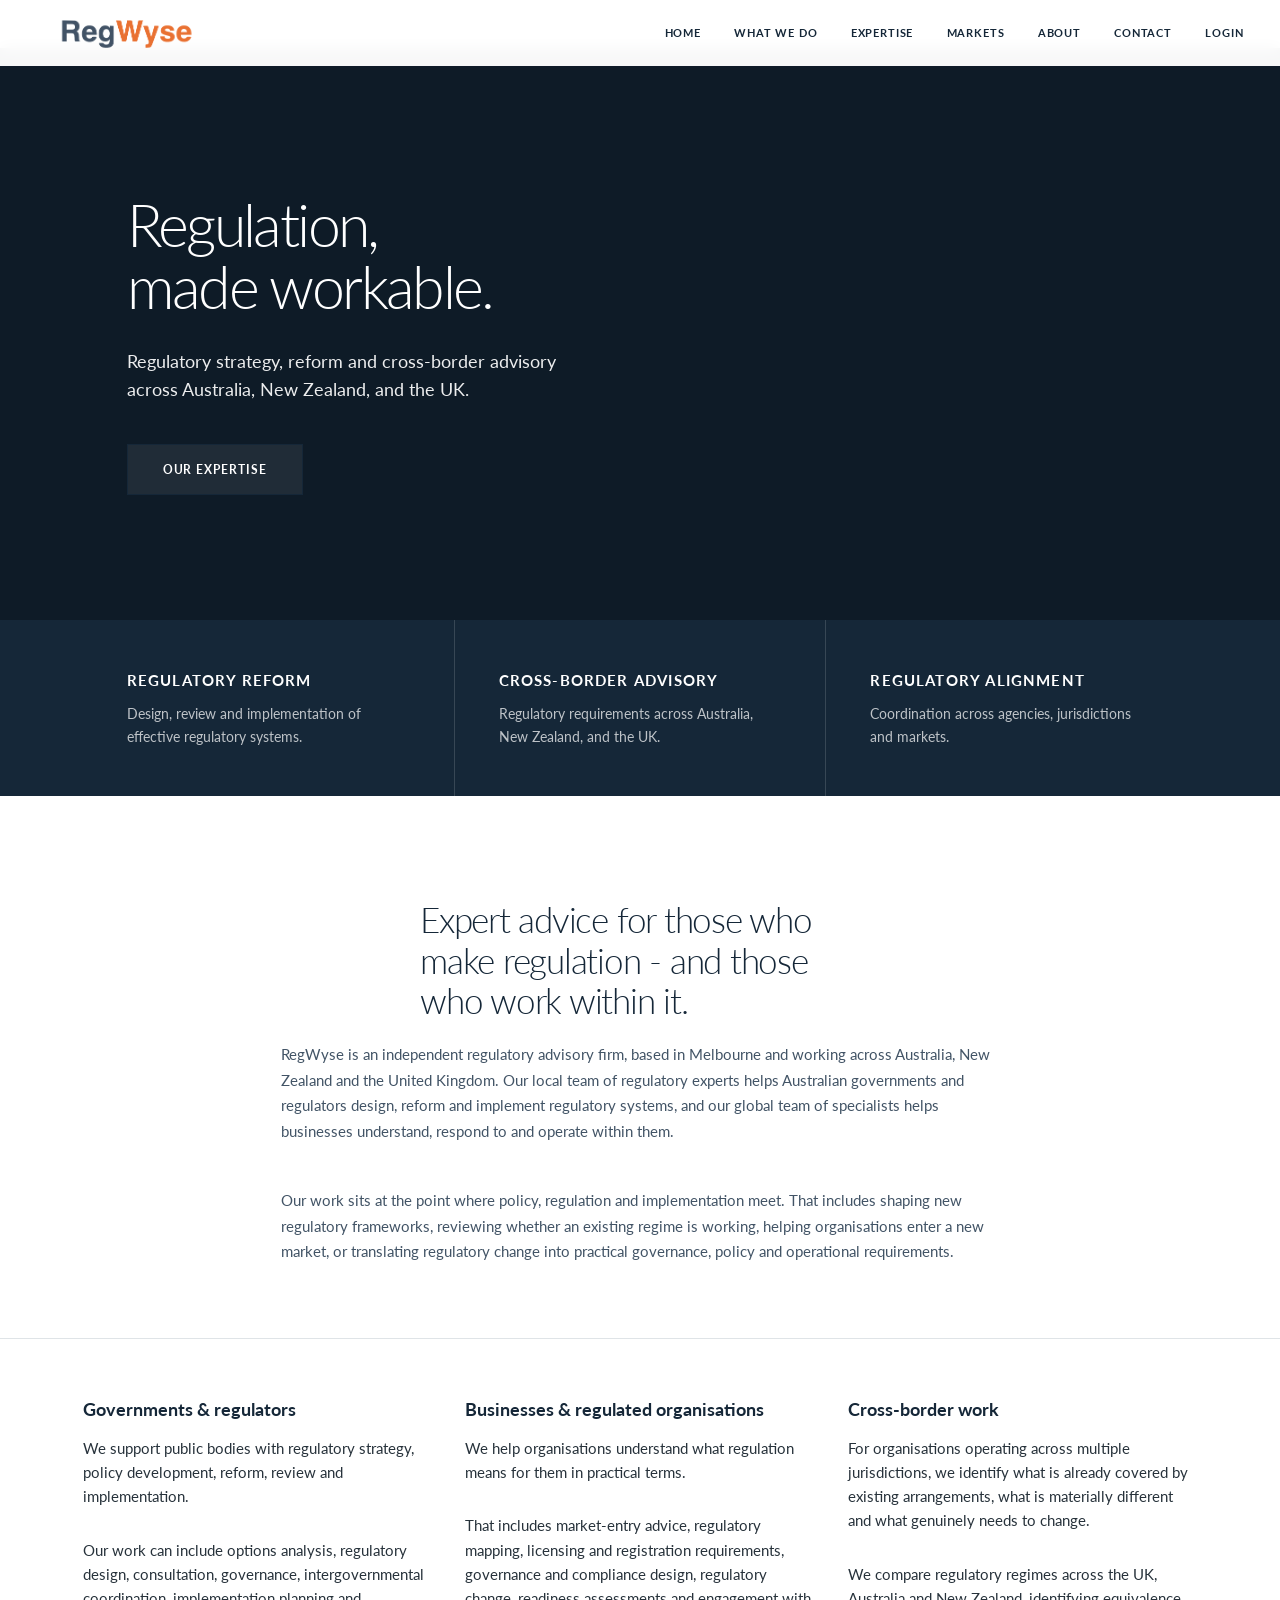
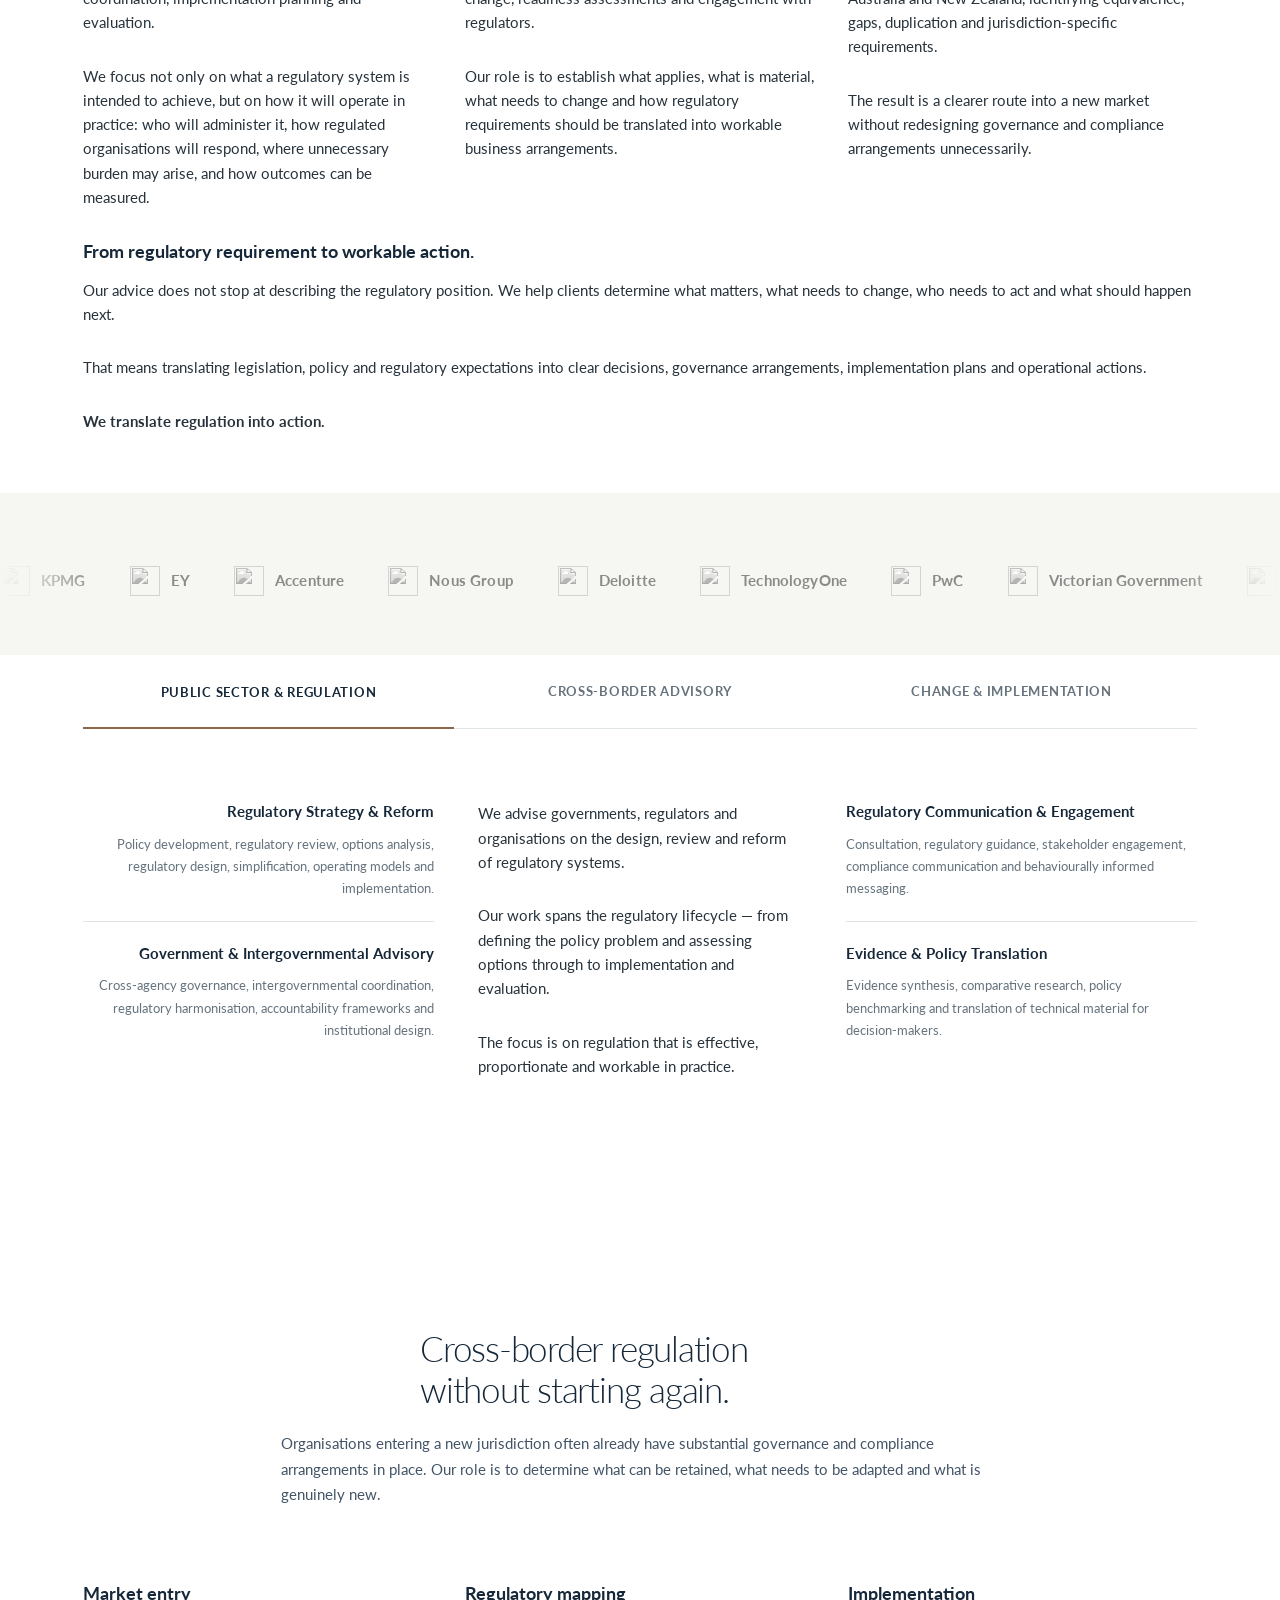
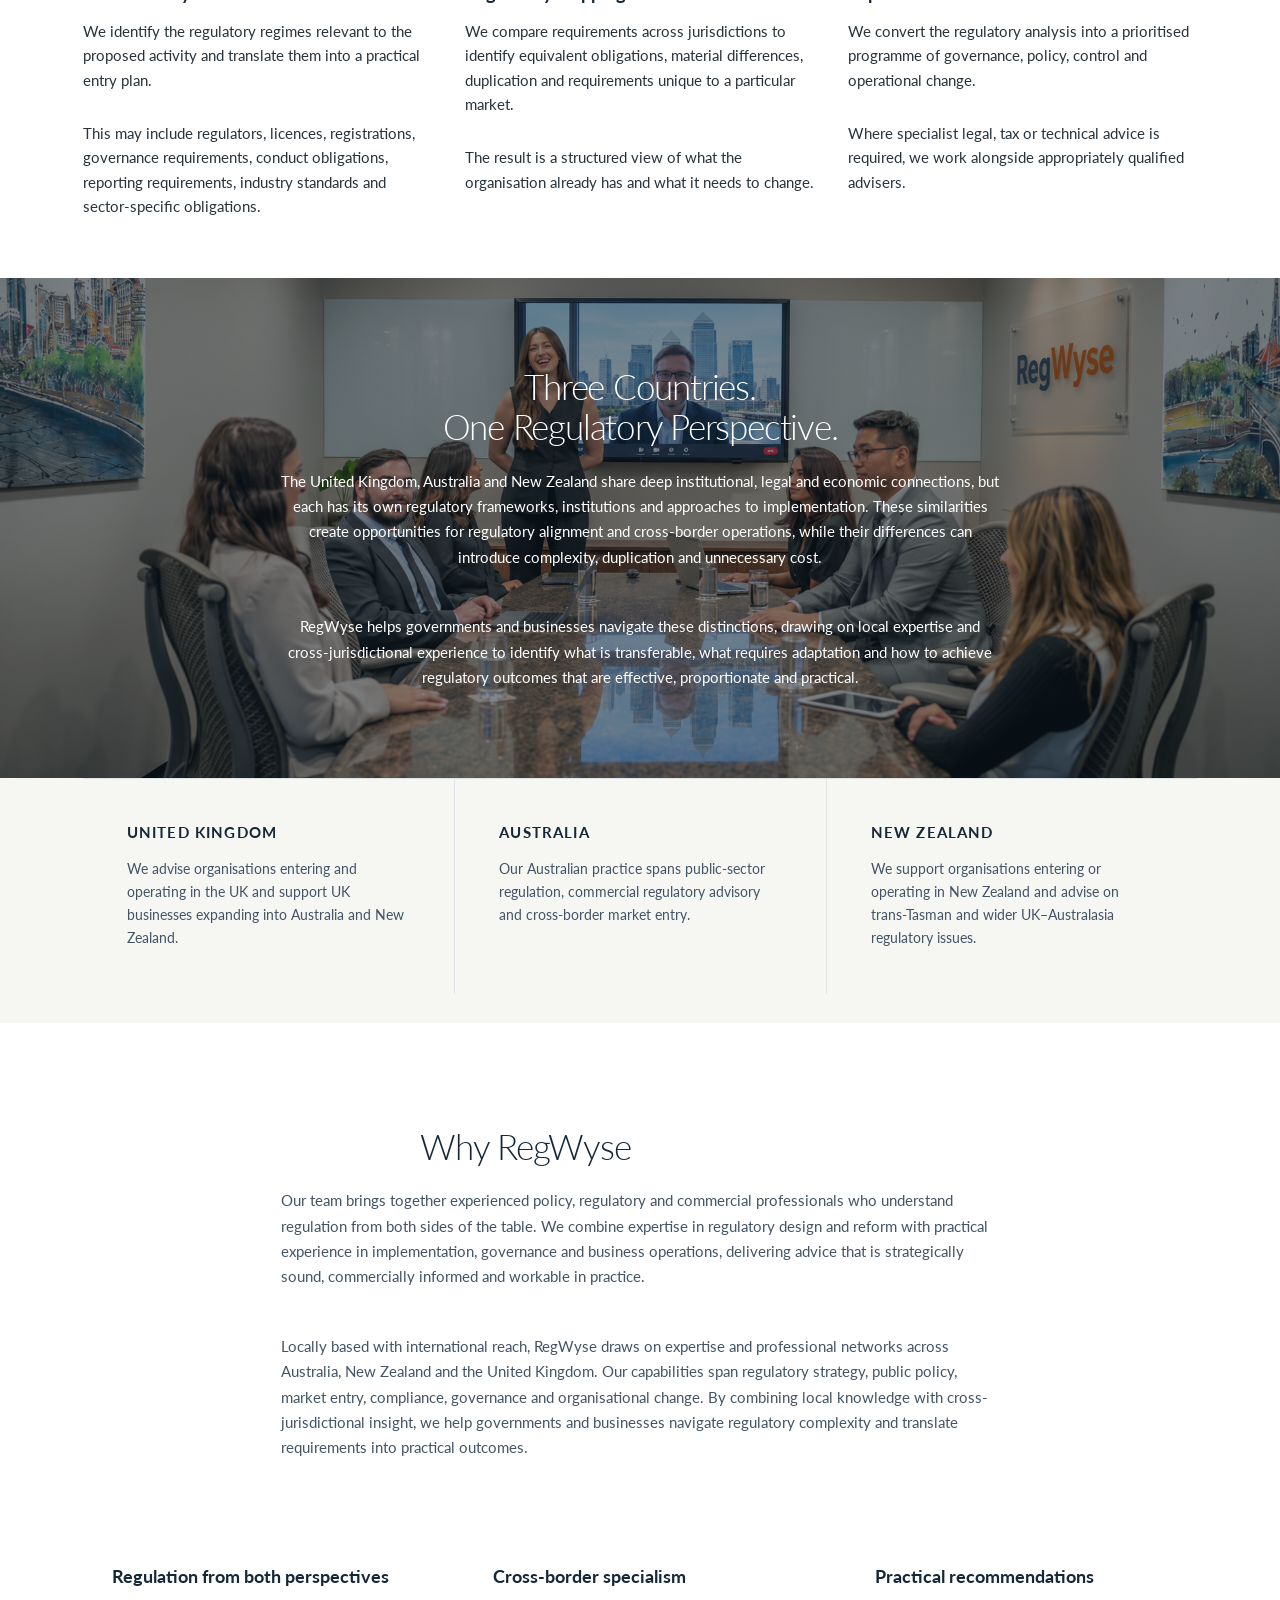
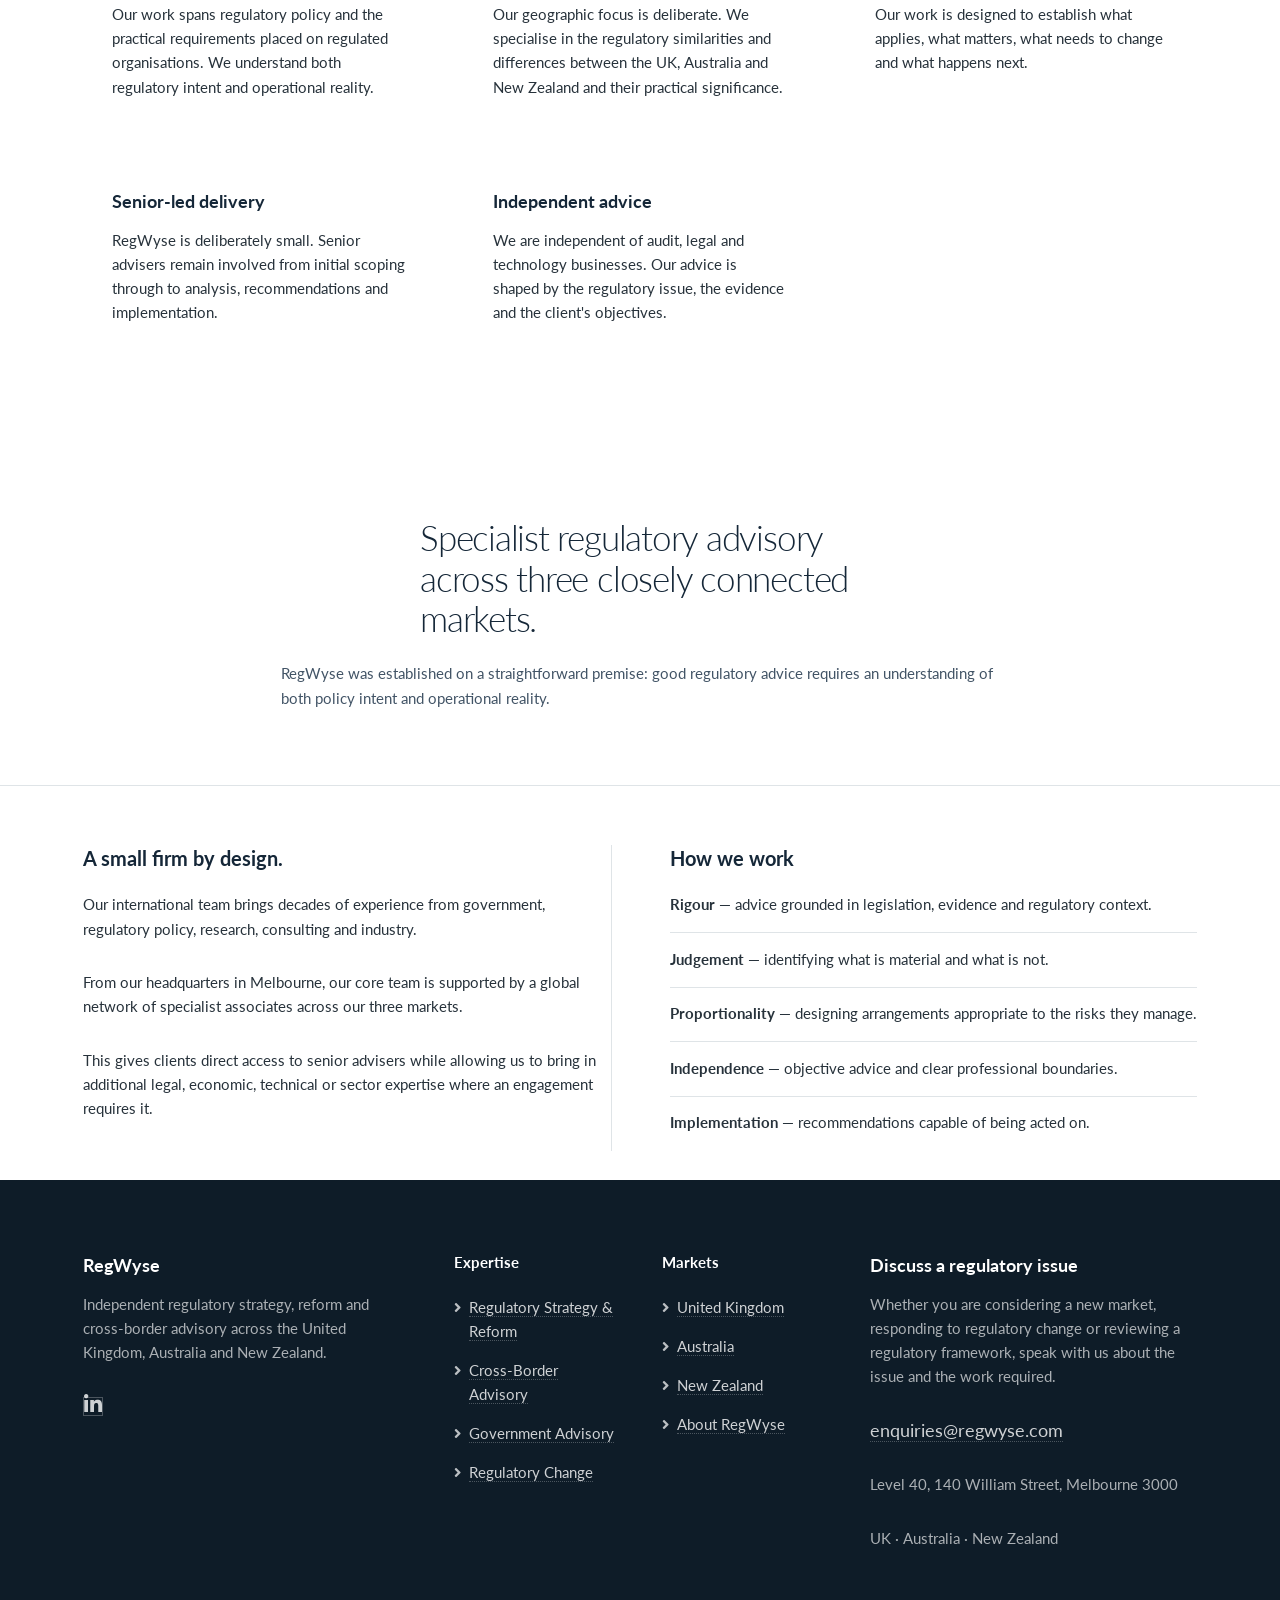
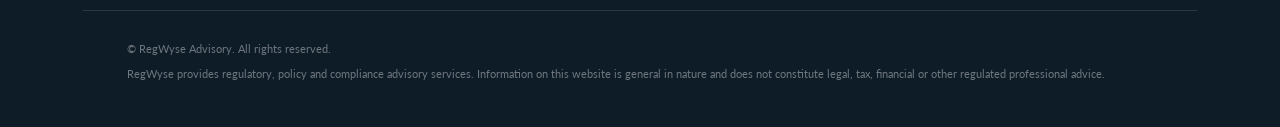
==== index.html @ 13fc2e84 "BG pic office meet, spacing, text" ====
<!DOCTYPE HTML>

<html lang="en-GB">
	<head>
		<title>RegWyse | Regulatory Strategy & Advisory</title>

		<meta charset="utf-8" />
		<meta name="viewport" content="width=device-width, initial-scale=1, user-scalable=no" />

		<meta
			name="description"
			content="RegWyse is an independent regulatory advisory firm specialising in regulatory strategy, reform and cross-border advisory across the UK, Australia and New Zealand."
		/>

		<meta name="theme-color" content="#152738" />

		<link rel="stylesheet" href="assets/css/main.css" />
	</head>

	<body class="is-preload">

		<!-- Wrapper -->
		<div id="wrapper">

			<!-- Header -->
			<header id="header">

				<!-- Logo -->
				<div class="logo">
					<a href="#banner" class="scrolly" aria-label="RegWyse home">
						<img src="images/RegWyseLogoWhite.png" alt="RegWyse" />
					</a>
				</div>

				<!-- Navigation -->
				<nav id="nav">
					<ul>
						<li class="current">
							<a href="#banner" class="scrolly">Home</a>
						</li>

						<li>
							<a href="#what-we-do" class="scrolly">What we do</a>
						</li>

						<li>
							<a href="#expertise" class="scrolly">Expertise</a>
						</li>

						<li>
							<a href="#markets" class="scrolly">Markets</a>
						</li>

						<li>
							<a href="#about" class="scrolly">About</a>
						</li>

						<li>
							<a href="#footer" class="scrolly">Contact</a>
						</li>

						<li>
							<a href="#login-modal">Login</a>
						</li>
					</ul>
				</nav>

			</header>


			<!-- Banner -->
			<section id="banner">
				<video
					class="banner-video"
					autoplay
					muted
					loop
					playsinline
					preload="metadata"
				>
					<source src="assets/Video/banner2c.mp4" type="video/mp4" />
				</video>
				<div class="content primary">
					<header>
						<h1>
							Regulation,<br />
							made workable.
						</h1>

						<p>
							Regulatory strategy, reform and cross-border advisory<br>
							across Australia, New Zealand, and the UK.
						</p>
					</header>

					<ul class="actions">
						<li>
							<a href="#what-we-do" class="button large wide scrolly">
								Our expertise
							</a>
						</li>
					</ul>
				</div>


				<div class="content secondary">
					<div class="inner">

						<div class="features">

							<section>
								<h3>Regulatory Reform</h3>
								<p>
									Design, review and implementation of effective
									regulatory systems.
								</p>
							</section>

							<section>
								<h3>Cross-Border Advisory</h3>
								<p>
									Regulatory requirements across Australia, New Zealand, and the UK.
								</p>
							</section>

							<section>
								<h3>Regulatory Alignment</h3>
								<p>
									Coordination across agencies, jurisdictions
									and markets.
								</p>
							</section>

						</div>

					</div>
				</div>

			</section>


			<!-- What We Do -->
<section id="what-we-do" class="main">

	<header class="accent1">

		<h2>
			Expert advice for those who make regulation
			- and those who work within it.
		</h2>

		<p>
			RegWyse is an independent regulatory advisory firm, based in Melbourne and working
			across Australia, New Zealand and the United Kingdom.
		
			Our local team of regulatory experts helps Australian governments and regulators design, reform and implement
			regulatory systems, and our global team of specialists helps businesses understand, respond
			to and operate within them.
		</p>

		<p>
			Our work sits at the point where policy, regulation and
			implementation meet. That includes shaping new regulatory
			frameworks, reviewing whether an existing regime is working,
			helping organisations enter a new market, or translating
			regulatory change into practical governance, policy and
			operational requirements.
		</p>

	</header>


	<div class="inner">

		<div class="row gtr-150">

			<div class="col-4 col-12-medium">

				<h3>Governments &amp; regulators</h3>

				<p>
					We support public bodies with regulatory strategy,
					policy development, reform, review and implementation.
				</p>

				<p>
					Our work can include options analysis, regulatory design,
					consultation, governance, intergovernmental coordination,
					implementation planning and evaluation.
				</p>

				<p>
					We focus not only on what a regulatory system is intended
					to achieve, but on how it will operate in practice:
					who will administer it, how regulated organisations will
					respond, where unnecessary burden may arise, and how
					outcomes can be measured.
				</p>

			</div>


			<div class="col-4 col-12-medium">

				<h3>Businesses &amp; regulated organisations</h3>

				<p>
					We help organisations understand what regulation means
					for them in practical terms.
				</p>

				<p>
					That includes market-entry advice, regulatory mapping,
					licensing and registration requirements, governance and
					compliance design, regulatory change, readiness
					assessments and engagement with regulators.
				</p>

				<p>
					Our role is to establish what applies, what is material,
					what needs to change and how regulatory requirements
					should be translated into workable business arrangements.
				</p>

			</div>


			<div class="col-4 col-12-medium">

				<h3>Cross-border work</h3>

				<p>
					For organisations operating across multiple jurisdictions,
					we identify what is already covered by existing
					arrangements, what is materially different and what
					genuinely needs to change.
				</p>

				<p>
					We compare regulatory regimes across the UK, Australia
					and New Zealand, identifying equivalence, gaps,
					duplication and jurisdiction-specific requirements.
				</p>

				<p>
					The result is a clearer route into a new market without
					redesigning governance and compliance arrangements
					unnecessarily.
				</p>

			</div>

		</div>


		<div class="row">

			<div class="col-12">

				<h3>From regulatory requirement to workable action.</h3>

				<p>
					Our advice does not stop at describing the regulatory
					position. We help clients determine what matters, what
					needs to change, who needs to act and what should happen
					next.
				</p>

				<p>
					That means translating legislation, policy and regulatory
					expectations into clear decisions, governance arrangements,
					implementation plans and operational actions.
				</p>

				<p>
					<strong>We translate regulation into action.</strong>
				</p>

			</div>

		</div>

	</div>
<!-- Organisations Carousel -->
<section id="organisations" class="rw-organisations">

    <div class="rw-organisations-inner">


        <div class="rw-carousel" aria-label="Illustrative organisations across regulated markets">

            <div class="rw-carousel-track">

                <div class="rw-carousel-group">

                    <a href="https://kpmg.com/au/en.html" target="_blank" rel="noopener noreferrer">
                        <img src="https://www.google.com/s2/favicons?domain=kpmg.com&sz=64" alt="">
                        <span>KPMG</span>
                    </a>

                    <a href="https://www.ey.com/en_au" target="_blank" rel="noopener noreferrer">
                        <img src="https://www.google.com/s2/favicons?domain=ey.com&sz=64" alt="">
                        <span>EY</span>
                    </a>

                    <a href="https://www.accenture.com/au-en" target="_blank" rel="noopener noreferrer">
                        <img src="https://www.google.com/s2/favicons?domain=accenture.com&sz=64" alt="">
                        <span>Accenture</span>
                    </a>

                    <a href="https://nousgroup.com/" target="_blank" rel="noopener noreferrer">
                        <img src="https://www.google.com/s2/favicons?domain=nousgroup.com&sz=64" alt="">
                        <span>Nous Group</span>
                    </a>

                    <a href="https://www.deloitte.com/au/en.html" target="_blank" rel="noopener noreferrer">
                        <img src="https://www.google.com/s2/favicons?domain=deloitte.com&sz=64" alt="">
                        <span>Deloitte</span>
                    </a>

                    <a href="https://www.technologyonecorp.com/" target="_blank" rel="noopener noreferrer">
                        <img src="https://www.google.com/s2/favicons?domain=technologyonecorp.com&sz=64" alt="">
                        <span>TechnologyOne</span>
                    </a>

                    <a href="https://www.pwc.com.au/" target="_blank" rel="noopener noreferrer">
                        <img src="https://www.google.com/s2/favicons?domain=pwc.com&sz=64" alt="">
                        <span>PwC</span>
                    </a>

                    <a href="https://www.vic.gov.au/" target="_blank" rel="noopener noreferrer">
                        <img src="https://www.google.com/s2/favicons?domain=vic.gov.au&sz=64" alt="">
                        <span>Victorian Government</span>
                    </a>

                    <a href="https://www.nsw.gov.au/" target="_blank" rel="noopener noreferrer">
                        <img src="https://www.google.com/s2/favicons?domain=nsw.gov.au&sz=64" alt="">
                        <span>NSW Government</span>
                    </a>

                    <a href="https://www.beca.com/" target="_blank" rel="noopener noreferrer">
                        <img src="https://www.google.com/s2/favicons?domain=beca.com&sz=64" alt="">
                        <span>Beca</span>
                    </a>

                    <a href="https://www.aurecongroup.com/" target="_blank" rel="noopener noreferrer">
                        <img src="https://www.google.com/s2/favicons?domain=aurecongroup.com&sz=64" alt="">
                        <span>Aurecon</span>
                    </a>

                    <a href="https://www.ghd.com/" target="_blank" rel="noopener noreferrer">
                        <img src="https://www.google.com/s2/favicons?domain=ghd.com&sz=64" alt="">
                        <span>GHD</span>
                    </a>

					<a href="https://www.qld.gov.au/" target="_blank" rel="noopener noreferrer">
                        <img src="https://www.google.com/s2/favicons?domain=qld.gov.au&sz=64" alt="">
                        <span>Queensland Government</span>
                    </a>

                    <a href="https://datacom.com/" target="_blank" rel="noopener noreferrer">
                        <img src="https://www.google.com/s2/favicons?domain=datacom.com&sz=64" alt="">
                        <span>Datacom</span>
                    </a>

                    <a href="https://www.xero.com/" target="_blank" rel="noopener noreferrer">
                        <img src="https://www.google.com/s2/favicons?domain=xero.com&sz=64" alt="">
                        <span>Xero</span>
                    </a>

                    <a href="https://www.wisetechglobal.com/" target="_blank" rel="noopener noreferrer">
                        <img src="https://www.google.com/s2/favicons?domain=wisetechglobal.com&sz=64" alt="">
                        <span>WiseTech Global</span>
                    </a>

                    <a href="https://www.atlassian.com/" target="_blank" rel="noopener noreferrer">
                        <img src="https://www.google.com/s2/favicons?domain=atlassian.com&sz=64" alt="">
                        <span>Atlassian</span>
                    </a>

                    <a href="https://www.canva.com/" target="_blank" rel="noopener noreferrer">
                        <img src="https://www.google.com/s2/favicons?domain=canva.com&sz=64" alt="">
                        <span>Canva</span>
                    </a>

                    <a href="https://www.seek.com.au/" target="_blank" rel="noopener noreferrer">
                        <img src="https://www.google.com/s2/favicons?domain=seek.com.au&sz=64" alt="">
                        <span>SEEK</span>
                    </a>

                    <a href="https://www.airwallex.com/" target="_blank" rel="noopener noreferrer">
                        <img src="https://www.google.com/s2/favicons?domain=airwallex.com&sz=64" alt="">
                        <span>Airwallex</span>
                    </a>

                </div>

            </div>

        </div>

       

    </div>

</section>
				<!-- Expertise tabs -->
				<ul id="expertise" class="tabs">

					<li>

						<h3>
							Public Sector
							<span class="extra">&amp; Regulation</span>
						</h3>

						<div class="spotlight">

							<ul>

								<li>
									<h4>Regulatory Strategy &amp; Reform</h4>

									<p>
										Policy development, regulatory review,
										options analysis, regulatory design,
										simplification, operating models and
										implementation.
									</p>
								</li>

								<li>
									<h4>Government &amp; Intergovernmental Advisory</h4>

									<p>
										Cross-agency governance, intergovernmental
										coordination, regulatory harmonisation,
										accountability frameworks and institutional
										design.
									</p>
								</li>

							</ul>


							<div class="content">

								<h3>Better regulation starts with better design.</h3>

								<p>
									We advise governments, regulators and organisations
									on the design, review and reform of regulatory
									systems.
								</p>

								<p>
									Our work spans the regulatory lifecycle — from
									defining the policy problem and assessing options
									through to implementation and evaluation.
								</p>

								<p>
									The focus is on regulation that is effective,
									proportionate and workable in practice.
								</p>

							</div>


							<ul>

								<li>
									<h4>Regulatory Communication &amp; Engagement</h4>

									<p>
										Consultation, regulatory guidance, stakeholder
										engagement, compliance communication and
										behaviourally informed messaging.
									</p>
								</li>

								<li>
									<h4>Evidence &amp; Policy Translation</h4>

									<p>
										Evidence synthesis, comparative research,
										policy benchmarking and translation of
										technical material for decision-makers.
									</p>
								</li>

							</ul>

						</div>

					</li>


					<li>

						<h3>
							Cross-Border
							<span class="extra">Advisory</span>
						</h3>

						<div class="spotlight">

							<ul>

								<li>
									<h4>Market Entry</h4>

									<p>
										Assessment of applicable regulatory regimes,
										regulators, licences, registrations,
										governance requirements and operational
										obligations.
									</p>
								</li>

								<li>
									<h4>Regulatory Mapping</h4>

									<p>
										Comparison of requirements across jurisdictions
										to identify equivalence, material differences
										and unnecessary duplication.
									</p>
								</li>

							</ul>


							<div class="content">

								<h3>Three markets. One view.</h3>

								<p>
									We advise organisations entering or operating
									across the UK, Australia and New Zealand.
								</p>

								<p>
									Rather than examining each jurisdiction in
									isolation, we assess how existing arrangements
									translate and identify what genuinely needs
									to change.
								</p>

								<p>
									<strong>
										What is already covered. What is different.
										What needs to be done.
									</strong>
								</p>

							</div>


							<ul>

								<li>
									<h4>Regulatory Gap Analysis</h4>

									<p>
										Assessment of existing governance, policies,
										systems and controls against new or changed
										regulatory requirements.
									</p>
								</li>

								<li>
									<h4>Compliance &amp; Governance Design</h4>

									<p>
										Proportionate governance, policies, controls,
										monitoring, reporting and accountability
										arrangements.
									</p>
								</li>

							</ul>

						</div>

					</li>


					<li>

						<h3>
							Change
							<span class="extra">&amp; Implementation</span>
						</h3>

						<div class="spotlight">

							<ul>

								<li>
									<h4>Regulatory Change</h4>

									<p>
										Horizon scanning, impact analysis, executive
										briefings, readiness reviews and implementation
										planning.
									</p>
								</li>

								<li>
									<h4>Licensing &amp; Regulatory Readiness</h4>

									<p>
										Preparation for licensing, registration or
										approval, including governance review and
										coordination of implementation workstreams.
									</p>
								</li>

							</ul>


							<div class="content">

								<h3>From requirement to implementation.</h3>

								<p>
									Good regulatory advice does not stop at describing
									the regulatory position.
								</p>

								<p>
									We work with clients to determine what matters,
									establish priorities and translate regulatory
									requirements into governance, policy, process
									and operational change.
								</p>

							</div>


							<ul>

								<li>
									<h4>Regulator &amp; Stakeholder Engagement</h4>

									<p>
										Engagement strategy, meeting preparation,
										regulatory submissions, consultation responses
										and briefing materials.
									</p>
								</li>

								<li>
									<h4>Facilitation &amp; Co-design</h4>

									<p>
										Structured workshops, stakeholder roundtables,
										implementation planning and cross-agency
										processes for difficult regulatory problems.
									</p>
								</li>

							</ul>

						</div>

					</li>

				</ul>

			</section>


			<!-- Cross-Border Detail -->
			<section id="cross-border" class="main alt">

				<header>

					<h2>Cross-border regulation without starting again.</h2>

					<p>
						Organisations entering a new jurisdiction often already have
						substantial governance and compliance arrangements in place.
						Our role is to determine what can be retained, what needs to
						be adapted and what is genuinely new.
					</p>

				</header>


				<div class="inner">

					<div class="row gtr-150">

						<div class="col-4 col-12-medium">

							<h3>Market entry</h3>

							<p>
								We identify the regulatory regimes relevant to the
								proposed activity and translate them into a practical
								entry plan.
							</p>

							<p>
								This may include regulators, licences, registrations,
								governance requirements, conduct obligations,
								reporting requirements, industry standards and
								sector-specific obligations.
							</p>

						</div>


						<div class="col-4 col-12-medium">

							<h3>Regulatory mapping</h3>

							<p>
								We compare requirements across jurisdictions to
								identify equivalent obligations, material differences,
								duplication and requirements unique to a particular
								market.
							</p>

							<p>
								The result is a structured view of what the organisation
								already has and what it needs to change.
							</p>

						</div>


						<div class="col-4 col-12-medium">

							<h3>Implementation</h3>

							<p>
								We convert the regulatory analysis into a prioritised
								programme of governance, policy, control and operational
								change.
							</p>

							<p>
								Where specialist legal, tax or technical advice is
								required, we work alongside appropriately qualified
								advisers.
							</p>

						</div>

					</div>

				</div>

			</section>


			<!-- Markets -->
			<section id="markets" class="main accent2">

				<header>

					<h2>Three Countries. <BR>One Regulatory Perspective.</h2>

					<p>
						The United Kingdom, Australia and New Zealand share deep institutional, legal and economic connections, but each has its own regulatory frameworks, institutions and approaches to implementation. These similarities create opportunities for regulatory alignment and cross-border operations, while their differences can introduce complexity, duplication and unnecessary cost. 
					</p>
					<p>
						RegWyse helps governments and businesses navigate these distinctions, drawing on local expertise and cross-jurisdictional experience to identify what is transferable, what requires adaptation and how to achieve regulatory outcomes that are effective, proportionate and practical.
					</p>

				</header>


				<div class="inner">

					<div class="features">

						<section>

							<h3>United Kingdom</h3>

							<p>
								We advise organisations entering and operating in
								the UK and support UK businesses expanding into
								Australia and New Zealand.
							</p>

						</section>


						<section>

							<h3>Australia</h3>

							<p>
								Our Australian practice spans public-sector regulation,
								commercial regulatory advisory and cross-border
								market entry.
							</p>

						</section>


						<section>

							<h3>New Zealand</h3>

							<p>
								We support organisations entering or operating in
								New Zealand and advise on trans-Tasman and wider
								UK–Australasia regulatory issues.
							</p>

						</section>

					</div>

				</div>

			</section>


			<!-- Why RegWyse -->
			<section id="why-regwyse" class="main alt">

				<header>

					<h2>Why RegWyse</h2>

					<p>
						Our team brings together experienced policy, regulatory and commercial professionals who understand regulation from both sides of the table. We combine expertise in regulatory design and reform with practical experience in implementation, governance and business operations, delivering advice that is strategically sound, commercially informed and workable in practice.
					</p>
					<p>
						Locally based with international reach, RegWyse draws on expertise and professional networks across Australia, New Zealand and the United Kingdom. Our capabilities span regulatory strategy, public policy, market entry, compliance, governance and organisational change. By combining local knowledge with cross-jurisdictional insight, we help governments and businesses navigate regulatory complexity and translate requirements into practical outcomes.
					</p>

				</header>


				<div class="inner">

					<div class="posts">

						<div>

							<article>
								<div class="content">

									<h3>Regulation from both perspectives</h3>

									<p>
										Our work spans regulatory policy and the
										practical requirements placed on regulated
										organisations. We understand both regulatory
										intent and operational reality.
									</p>

								</div>
							</article>


							<article>
								<div class="content">

									<h3>Senior-led delivery</h3>

									<p>
										RegWyse is deliberately small. Senior advisers
										remain involved from initial scoping through
										to analysis, recommendations and implementation.
									</p>

								</div>
							</article>

						</div>


						<div>

							<article>
								<div class="content">

									<h3>Cross-border specialism</h3>

									<p>
										Our geographic focus is deliberate. We
										specialise in the regulatory similarities and
										differences between the UK, Australia and
										New Zealand and their practical significance.
									</p>

								</div>
							</article>


							<article>
								<div class="content">

									<h3>Independent advice</h3>

									<p>
										We are independent of audit, legal and
										technology businesses. Our advice is shaped
										by the regulatory issue, the evidence and
										the client's objectives.
									</p>

								</div>
							</article>

						</div>


						<div>

							<article>
								<div class="content">

									<h3>Practical recommendations</h3>

									<p>
										Our work is designed to establish what applies,
										what matters, what needs to change and what
										happens next.
									</p>

								</div>
							</article>

						</div>

					</div>

				</div>

			</section>


			<!-- About -->
			<section id="about" class="main">

				<header class="accent1">

					<h2>
						Specialist regulatory advisory across three
						closely connected markets.
					</h2>

					<p>
						RegWyse was established on a straightforward premise:
						good regulatory advice requires an understanding of both
						policy intent and operational reality.
					</p>

				</header>


				<div class="inner">

					<div class="row">

						<div class="col-6 col-12-medium">

							<h3>A small firm by design.</h3>

							<p>
								Our international team brings decades of experience from government,
								regulatory policy, research, consulting and industry.
							</p>

							<p>
								From our headquarters in Melbourne, our core team is
								supported by a global network of specialist associates across our three
								markets.
							</p>

							<p>
								This gives clients direct access to senior advisers
								while allowing us to bring in additional legal,
								economic, technical or sector expertise where an
								engagement requires it.
							</p>

						</div>


						<div class="col-6 col-12-medium">

							<h3>How we work</h3>

							<ul>
								<li>
									<strong>Rigour</strong> — advice grounded in
									legislation, evidence and regulatory context.
								</li>

								<li>
									<strong>Judgement</strong> — identifying what
									is material and what is not.
								</li>

								<li>
									<strong>Proportionality</strong> — designing
									arrangements appropriate to the risks they manage.
								</li>

								<li>
									<strong>Independence</strong> — objective advice
									and clear professional boundaries.
								</li>

								<li>
									<strong>Implementation</strong> — recommendations
									capable of being acted on.
								</li>
							</ul>

						</div>

					</div>

				</div>

			</section>


		<div id="close-modal"></div>

<!-- Login Modal -->
<div id="login-modal" class="login-modal">

	<a
		href="#banner"
		class="login-modal__backdrop"
		aria-label="Close login"
	></a>

	<div
		class="login-modal__dialog"
		role="dialog"
		aria-modal="true"
		aria-labelledby="login-title"
	>

		<a
			href="#banner"
			class="login-modal__close"
			aria-label="Close login"
		>
			&times;
		</a>

		<h2 id="login-title">Client login</h2>

		<p>Access the RegWyse client portal.</p>

		<form action="#" method="post">

			<div class="field">
				<label for="login-email">Email address</label>

				<input
					type="email"
					id="login-email"
					name="email"
					autocomplete="email"
					required
				/>
			</div>

			<div class="field">
				<label for="login-password">Password</label>

				<input
					type="password"
					id="login-password"
					name="password"
					autocomplete="current-password"
					required
				/>
			</div>

			<ul class="actions">
				<li>
					<button type="submit" class="button primary">
						Log in
					</button>
				</li>
			</ul>

			<p class="login-modal__help">
				<a href="#">Forgotten your password?</a>
			</p>

		</form>

	</div>

</div>


			<!-- Contact / Footer -->
			<footer id="footer">

				<div class="inner">

					<section>

						<h3>RegWyse</h3>

						<p>
							Independent regulatory strategy, reform and cross-border
							advisory across the United Kingdom, Australia and
							New Zealand.
						</p>

						<ul class="icons">
							<li>
								<a href="#" class="icon brands fa-linkedin-in">
									<span class="label">LinkedIn</span>
								</a>
							</li>
						</ul>

					</section>


					<section class="narrow">

						<h4>Expertise</h4>

						<ul class="links">
							<li>
								<a href="#expertise">
									Regulatory Strategy &amp; Reform
								</a>
							</li>

							<li>
								<a href="#expertise">
									Cross-Border Advisory
								</a>
							</li>

							<li>
								<a href="#expertise">
									Government Advisory
								</a>
							</li>

							<li>
								<a href="#expertise">
									Regulatory Change
								</a>
							</li>
						</ul>

					</section>


					<section class="narrow">

						<h4>Markets</h4>

						<ul class="links">
							<li>
								<a href="#markets">United Kingdom</a>
							</li>

							<li>
								<a href="#markets">Australia</a>
							</li>

							<li>
								<a href="#markets">New Zealand</a>
							</li>

							<li>
								<a href="#about">About RegWyse</a>
							</li>
						</ul>

					</section>


					<section>

						<h3>Discuss a regulatory issue</h3>

						<p>
							Whether you are considering a new market, responding
							to regulatory change or reviewing a regulatory framework,
							speak with us about the issue and the work required.
						</p>

						<p>
							<a
								href="mailto:enquiries@regwyse.com"
								class="major"
							>
								enquiries@regwyse.com
							</a>
						</p>

						<p>
							Level 40, 140 William Street, Melbourne 3000<br />
						</p>
						<p>
							UK · Australia · New Zealand
						</p>

					</section>

				</div>


				<div class="copyright">

					<p>
						&copy; RegWyse Advisory. All rights reserved.
					</p>

					<p>
						RegWyse provides regulatory, policy and compliance advisory
						services. Information on this website is general in nature
						and does not constitute legal, tax, financial or other
						regulated professional advice.
					</p>

				</div>

			</footer>

		</div>


		<!-- Scripts -->
		<script src="assets/js/jquery.min.js"></script>
		<script src="assets/js/jquery.dropotron.min.js"></script>
		<script src="assets/js/jquery.selectorr.min.js"></script>
		<script src="assets/js/jquery.scrollex.min.js"></script>
		<script src="assets/js/jquery.scrolly.min.js"></script>
		<script src="assets/js/browser.min.js"></script>
		<script src="assets/js/breakpoints.min.js"></script>
		<script src="assets/js/util.js"></script>
		<script src="assets/js/main.js"></script>

		<script>
			(function () {
				'use strict';

				var modal = document.getElementById('login-modal');

				if (!modal) {
					console.error('RegWyse: login modal not found.');
					return;
				}

				function openLoginModal() {
					modal.classList.add('is-open');
					modal.setAttribute('aria-hidden', 'false');
					document.body.classList.add('login-modal-open');

					var email = document.getElementById('login-email');

					if (email) {
						window.setTimeout(function () {
							email.focus();
						}, 50);
					}
				}

				function closeLoginModal() {
					modal.classList.remove('is-open');
					modal.setAttribute('aria-hidden', 'true');
					document.body.classList.remove('login-modal-open');
				}

				document.addEventListener('click', function (event) {

					var openTrigger = event.target.closest('[data-login-open]');

					if (openTrigger) {
						event.preventDefault();
						openLoginModal();
						return;
					}

					var closeTrigger = event.target.closest('[data-login-close]');

					if (closeTrigger) {
						event.preventDefault();
						closeLoginModal();
					}

				});

				document.addEventListener('keydown', function (event) {
					if (
						event.key === 'Escape' &&
						modal.classList.contains('is-open')
					) {
						closeLoginModal();
					}
				});

			})();
		</script>
<script>
document.addEventListener('DOMContentLoaded', function () {

    const track = document.querySelector('.rw-carousel-track');
    const group = track?.querySelector('.rw-carousel-group');

    if (!track || !group) return;

    // Duplicate the list for seamless scrolling
    const clone = group.cloneNode(true);

    // Hide duplicate content from screen readers
    clone.setAttribute('aria-hidden', 'true');

    // Prevent keyboard focus on duplicate links
    clone.querySelectorAll('a').forEach(function (link) {
        link.setAttribute('tabindex', '-1');
    });

    track.appendChild(clone);

});
</script>
	</body>
</html>
---- assets/css/main.css ----
@import url(fontawesome-all.min.css);
@import url("https://fonts.googleapis.com/css?family=Lato:300,400,700,300i,400i,700i");

/*
	Hypothesis by Pixelarity
	pixelarity.com | hello@pixelarity.com
	License: pixelarity.com/license
*/

html, body, div, span, applet, object,
iframe, h1, h2, h3, h4, h5, h6, p, blockquote,
pre, a, abbr, acronym, address, big, cite,
code, del, dfn, em, img, ins, kbd, q, s, samp,
small, strike, strong, sub, sup, tt, var, b,
u, i, center, dl, dt, dd, ol, ul, li, fieldset,
form, label, legend, table, caption, tbody,
tfoot, thead, tr, th, td, article, aside,
canvas, details, embed, figure, figcaption,
footer, header, hgroup, menu, nav, output, ruby,
section, summary, time, mark, audio, video {
	margin: 0;
	padding: 0;
	border: 0;
	font-size: 100%;
	font: inherit;
	vertical-align: baseline;}

article, aside, details, figcaption, figure,
footer, header, hgroup, menu, nav, section {
	display: block;}

body {
	line-height: 1;
}

ol, ul {
	list-style: none;
}

blockquote, q {
	quotes: none;
}

	blockquote:before, blockquote:after, q:before, q:after {
		content: '';
		content: none;
	}

table {
	border-collapse: collapse;
	border-spacing: 0;
}

body {
	-webkit-text-size-adjust: none;
}

mark {
	background-color: transparent;
	color: inherit;
}

input::-moz-focus-inner {
	border: 0;
	padding: 0;
}

input, select, textarea {
	-moz-appearance: none;
	-webkit-appearance: none;
	-ms-appearance: none;
	appearance: none;
}

/* Basic */

	@-ms-viewport {
		width: device-width;
	}

	body {
		-ms-overflow-style: scrollbar;
	}

	@media screen and (max-width: 480px) {

		html, body {
			min-width: 320px;
		}

	}

	html {
		box-sizing: border-box;
	}

	*, *:before, *:after {
		box-sizing: inherit;
	}

	body {
		background: #ffffff;
	}

		body.is-preload *, body.is-preload *:before, body.is-preload *:after {
			-moz-animation: none !important;
			-webkit-animation: none !important;
			-ms-animation: none !important;
			animation: none !important;
			-moz-transition: none !important;
			-webkit-transition: none !important;
			-ms-transition: none !important;
			transition: none !important;
		}

/* Type */

	html {
		font-size: 15pt;
	}

		@media screen and (max-width: 1680px) {

			html {
				font-size: 12pt;
			}

		}

		@media screen and (max-width: 1280px) {

			html {
				font-size: 11pt;
			}

		}

		@media screen and (max-width: 980px) {

			html {
				font-size: 12pt;
			}

		}

		@media screen and (max-width: 736px) {

			html {
				font-size: 11pt;
			}

		}

		@media screen and (max-width: 360px) {

			html {
				font-size: 10pt;
			}

		}

	body {
		background-color: #ffffff;
		color: #3b3b3b;
	}

	body, input, select, textarea {
		font-family: "Lato", Arial, Helvetica, sans-serif;
		font-weight: 200;
		font-size: 1rem;
		line-height: 1.65;
	}

	a {
		-moz-transition: background-color 0.2s ease-in-out, border-bottom-color 0.2s ease-in-out, color 0.2s ease-in-out;
		-webkit-transition: background-color 0.2s ease-in-out, border-bottom-color 0.2s ease-in-out, color 0.2s ease-in-out;
		-ms-transition: background-color 0.2s ease-in-out, border-bottom-color 0.2s ease-in-out, color 0.2s ease-in-out;
		transition: background-color 0.2s ease-in-out, border-bottom-color 0.2s ease-in-out, color 0.2s ease-in-out;
		text-decoration: none;
		border-bottom: dotted 1px;
	}

		a strong {
			-moz-transition: color 0.2s ease-in-out;
			-webkit-transition: color 0.2s ease-in-out;
			-ms-transition: color 0.2s ease-in-out;
			transition: color 0.2s ease-in-out;
		}

		a:hover {
			text-decoration: none;
			border-bottom-color: transparent;
			color: #23b1ec !important;
		}

			a:hover strong {
				color: inherit;
			}

		a.major {
			font-size: 2.25rem;
			font-weight: 200;
			line-height: 1.3;
			margin: 0 0 1.5rem 0;
			letter-spacing: -0.025rem;
		}

		@media screen and (max-width: 736px) {

			a.major {
				font-size: 1.75rem;
				letter-spacing: 0;
			}

		}

	strong, b {
		font-weight: 400;
	}

	em, i {
		font-style: italic;
	}

	p {
		margin: 0 0 2rem 0;
	}

	h1, h2, h3, h4, h5, h6 {
		font-weight: 400;
		line-height: 1.5;
		margin: 0 0 1rem 0;
	}

		h1 a, h2 a, h3 a, h4 a, h5 a, h6 a {
			color: inherit;
			text-decoration: none;
		}

	h1 {
		font-size: 3.25rem;
		font-weight: 200;
		line-height: 1.3;
		margin: 0 0 3rem 0;
		letter-spacing: -0.05rem;
	}

	h2 {
		font-size: 2.25rem;
		font-weight: 200;
		line-height: 1.3;
		margin: 0 0 1.5rem 0;
		letter-spacing: -0.025rem;
	}

	h3 {
		font-size: 1.35rem;
	}

	h4 {
		font-size: 1.1rem;
		margin: 0 0 0.65rem 0;
	}

	h5 {
		font-size: 0.9rem;
	}

	h6 {
		font-size: 0.7rem;
	}

	@media screen and (max-width: 736px) {

		h1 {
			font-size: 2.25rem;
			letter-spacing: -0.025rem;
		}

			h1 br {
				display: none;
			}

		h2 {
			font-size: 1.5rem;
			letter-spacing: -0.0125rem;
		}

			h2 br {
				display: none;
			}

		h3 {
			font-size: 1.25rem;
		}

	}

	sub {
		font-size: 0.8rem;
		position: relative;
		top: 0.5rem;
	}

	sup {
		font-size: 0.8rem;
		position: relative;
		top: -0.5rem;
	}

	blockquote {
		border-left: solid 4px;
		font-style: italic;
		margin: 0 0 2rem 0;
		padding: 0.5rem 0 0.5rem 2rem;
	}

	code {
		border-radius: 0.5rem;
		border: solid 1px;
		font-family: "Courier New", monospace;
		font-size: 0.9rem;
		margin: 0 0.25rem;
		padding: 0.25rem 0.65rem;
	}

	pre {
		-webkit-overflow-scrolling: touch;
		font-family: "Courier New", monospace;
		font-size: 0.9rem;
		margin: 0 0 2rem 0;
	}

		pre code {
			display: block;
			line-height: 1.75;
			padding: 1rem 1.5rem;
			overflow-x: auto;
		}

	hr {
		border: 0;
		border-bottom: solid 1px;
		margin: 2rem 0;
	}

		hr.major {
			margin: 3rem 0;
		}

	.align-left {
		text-align: left;
	}

	.align-center {
		text-align: center;
	}

	.align-right {
		text-align: right;
	}

	input, select, textarea {
		color: #3b3b3b;
	}

	a {
		color: #3b3b3b;
	}

	strong, b {
		color: #3b3b3b;
	}

	h1, h2, h3, h4, h5, h6 {
		color: #3b3b3b;
	}

	blockquote {
		border-left-color: #eeeeee;
	}

	code {
		background: rgba(144, 144, 144, 0.075);
		border-color: #eeeeee;
	}

	hr {
		border-bottom-color: #eeeeee;
	}

/* Row */

	.row {
		display: flex;
		flex-wrap: wrap;
		box-sizing: border-box;
		align-items: stretch;
	}

		.row > * {
			box-sizing: border-box;
		}

		.row.gtr-uniform > * > :last-child {
			margin-bottom: 0;
		}

		.row.aln-left {
			justify-content: flex-start;
		}

		.row.aln-center {
			justify-content: center;
		}

		.row.aln-right {
			justify-content: flex-end;
		}

		.row.aln-top {
			align-items: flex-start;
		}

		.row.aln-middle {
			align-items: center;
		}

		.row.aln-bottom {
			align-items: flex-end;
		}

		.row > .imp {
			order: -1;
		}

		.row > .col-1 {
			width: 8.33333%;
		}

		.row > .off-1 {
			margin-left: 8.33333%;
		}

		.row > .col-2 {
			width: 16.66667%;
		}

		.row > .off-2 {
			margin-left: 16.66667%;
		}

		.row > .col-3 {
			width: 25%;
		}

		.row > .off-3 {
			margin-left: 25%;
		}

		.row > .col-4 {
			width: 33.33333%;
		}

		.row > .off-4 {
			margin-left: 33.33333%;
		}

		.row > .col-5 {
			width: 41.66667%;
		}

		.row > .off-5 {
			margin-left: 41.66667%;
		}

		.row > .col-6 {
			width: 50%;
		}

		.row > .off-6 {
			margin-left: 50%;
		}

		.row > .col-7 {
			width: 58.33333%;
		}

		.row > .off-7 {
			margin-left: 58.33333%;
		}

		.row > .col-8 {
			width: 66.66667%;
		}

		.row > .off-8 {
			margin-left: 66.66667%;
		}

		.row > .col-9 {
			width: 75%;
		}

		.row > .off-9 {
			margin-left: 75%;
		}

		.row > .col-10 {
			width: 83.33333%;
		}

		.row > .off-10 {
			margin-left: 83.33333%;
		}

		.row > .col-11 {
			width: 91.66667%;
		}

		.row > .off-11 {
			margin-left: 91.66667%;
		}

		.row > .col-12 {
			width: 100%;
		}

		.row > .off-12 {
			margin-left: 100%;
		}

		.row.gtr-0 {
			margin-top: 0;
			margin-left: 0rem;
		}

			.row.gtr-0 > * {
				padding: 0 0 0 0rem;
			}

			.row.gtr-0.gtr-uniform {
				margin-top: 0rem;
			}

				.row.gtr-0.gtr-uniform > * {
					padding-top: 0rem;
				}

		.row.gtr-25 {
			margin-top: 0;
			margin-left: -0.375rem;
		}

			.row.gtr-25 > * {
				padding: 0 0 0 0.375rem;
			}

			.row.gtr-25.gtr-uniform {
				margin-top: -0.375rem;
			}

				.row.gtr-25.gtr-uniform > * {
					padding-top: 0.375rem;
				}

		.row.gtr-50 {
			margin-top: 0;
			margin-left: -0.75rem;
		}

			.row.gtr-50 > * {
				padding: 0 0 0 0.75rem;
			}

			.row.gtr-50.gtr-uniform {
				margin-top: -0.75rem;
			}

				.row.gtr-50.gtr-uniform > * {
					padding-top: 0.75rem;
				}

		.row {
			margin-top: 0;
			margin-left: -1.5rem;
		}

			.row > * {
				padding: 0 0 0 1.5rem;
			}

			.row.gtr-uniform {
				margin-top: -1.5rem;
			}

				.row.gtr-uniform > * {
					padding-top: 1.5rem;
				}

		.row.gtr-150 {
			margin-top: 0;
			margin-left: -2.25rem;
		}

			.row.gtr-150 > * {
				padding: 0 0 0 2.25rem;
			}

			.row.gtr-150.gtr-uniform {
				margin-top: -2.25rem;
			}

				.row.gtr-150.gtr-uniform > * {
					padding-top: 2.25rem;
				}

		.row.gtr-200 {
			margin-top: 0;
			margin-left: -3rem;
		}

			.row.gtr-200 > * {
				padding: 0 0 0 3rem;
			}

			.row.gtr-200.gtr-uniform {
				margin-top: -3rem;
			}

				.row.gtr-200.gtr-uniform > * {
					padding-top: 3rem;
				}

		@media screen and (max-width: 1680px) {

			.row {
				display: flex;
				flex-wrap: wrap;
				box-sizing: border-box;
				align-items: stretch;
			}

				.row > * {
					box-sizing: border-box;
				}

				.row.gtr-uniform > * > :last-child {
					margin-bottom: 0;
				}

				.row.aln-left {
					justify-content: flex-start;
				}

				.row.aln-center {
					justify-content: center;
				}

				.row.aln-right {
					justify-content: flex-end;
				}

				.row.aln-top {
					align-items: flex-start;
				}

				.row.aln-middle {
					align-items: center;
				}

				.row.aln-bottom {
					align-items: flex-end;
				}

				.row > .imp-xlarge {
					order: -1;
				}

				.row > .col-1-xlarge {
					width: 8.33333%;
				}

				.row > .off-1-xlarge {
					margin-left: 8.33333%;
				}

				.row > .col-2-xlarge {
					width: 16.66667%;
				}

				.row > .off-2-xlarge {
					margin-left: 16.66667%;
				}

				.row > .col-3-xlarge {
					width: 25%;
				}

				.row > .off-3-xlarge {
					margin-left: 25%;
				}

				.row > .col-4-xlarge {
					width: 33.33333%;
				}

				.row > .off-4-xlarge {
					margin-left: 33.33333%;
				}

				.row > .col-5-xlarge {
					width: 41.66667%;
				}

				.row > .off-5-xlarge {
					margin-left: 41.66667%;
				}

				.row > .col-6-xlarge {
					width: 50%;
				}

				.row > .off-6-xlarge {
					margin-left: 50%;
				}

				.row > .col-7-xlarge {
					width: 58.33333%;
				}

				.row > .off-7-xlarge {
					margin-left: 58.33333%;
				}

				.row > .col-8-xlarge {
					width: 66.66667%;
				}

				.row > .off-8-xlarge {
					margin-left: 66.66667%;
				}

				.row > .col-9-xlarge {
					width: 75%;
				}

				.row > .off-9-xlarge {
					margin-left: 75%;
				}

				.row > .col-10-xlarge {
					width: 83.33333%;
				}

				.row > .off-10-xlarge {
					margin-left: 83.33333%;
				}

				.row > .col-11-xlarge {
					width: 91.66667%;
				}

				.row > .off-11-xlarge {
					margin-left: 91.66667%;
				}

				.row > .col-12-xlarge {
					width: 100%;
				}

				.row > .off-12-xlarge {
					margin-left: 100%;
				}

				.row.gtr-0 {
					margin-top: 0;
					margin-left: 0rem;
				}

					.row.gtr-0 > * {
						padding: 0 0 0 0rem;
					}

					.row.gtr-0.gtr-uniform {
						margin-top: 0rem;
					}

						.row.gtr-0.gtr-uniform > * {
							padding-top: 0rem;
						}

				.row.gtr-25 {
					margin-top: 0;
					margin-left: -0.375rem;
				}

					.row.gtr-25 > * {
						padding: 0 0 0 0.375rem;
					}

					.row.gtr-25.gtr-uniform {
						margin-top: -0.375rem;
					}

						.row.gtr-25.gtr-uniform > * {
							padding-top: 0.375rem;
						}

				.row.gtr-50 {
					margin-top: 0;
					margin-left: -0.75rem;
				}

					.row.gtr-50 > * {
						padding: 0 0 0 0.75rem;
					}

					.row.gtr-50.gtr-uniform {
						margin-top: -0.75rem;
					}

						.row.gtr-50.gtr-uniform > * {
							padding-top: 0.75rem;
						}

				.row {
					margin-top: 0;
					margin-left: -1.5rem;
				}

					.row > * {
						padding: 0 0 0 1.5rem;
					}

					.row.gtr-uniform {
						margin-top: -1.5rem;
					}

						.row.gtr-uniform > * {
							padding-top: 1.5rem;
						}

				.row.gtr-150 {
					margin-top: 0;
					margin-left: -2.25rem;
				}

					.row.gtr-150 > * {
						padding: 0 0 0 2.25rem;
					}

					.row.gtr-150.gtr-uniform {
						margin-top: -2.25rem;
					}

						.row.gtr-150.gtr-uniform > * {
							padding-top: 2.25rem;
						}

				.row.gtr-200 {
					margin-top: 0;
					margin-left: -3rem;
				}

					.row.gtr-200 > * {
						padding: 0 0 0 3rem;
					}

					.row.gtr-200.gtr-uniform {
						margin-top: -3rem;
					}

						.row.gtr-200.gtr-uniform > * {
							padding-top: 3rem;
						}

		}

		@media screen and (max-width: 1280px) {

			.row {
				display: flex;
				flex-wrap: wrap;
				box-sizing: border-box;
				align-items: stretch;
			}

				.row > * {
					box-sizing: border-box;
				}

				.row.gtr-uniform > * > :last-child {
					margin-bottom: 0;
				}

				.row.aln-left {
					justify-content: flex-start;
				}

				.row.aln-center {
					justify-content: center;
				}

				.row.aln-right {
					justify-content: flex-end;
				}

				.row.aln-top {
					align-items: flex-start;
				}

				.row.aln-middle {
					align-items: center;
				}

				.row.aln-bottom {
					align-items: flex-end;
				}

				.row > .imp-large {
					order: -1;
				}

				.row > .col-1-large {
					width: 8.33333%;
				}

				.row > .off-1-large {
					margin-left: 8.33333%;
				}

				.row > .col-2-large {
					width: 16.66667%;
				}

				.row > .off-2-large {
					margin-left: 16.66667%;
				}

				.row > .col-3-large {
					width: 25%;
				}

				.row > .off-3-large {
					margin-left: 25%;
				}

				.row > .col-4-large {
					width: 33.33333%;
				}

				.row > .off-4-large {
					margin-left: 33.33333%;
				}

				.row > .col-5-large {
					width: 41.66667%;
				}

				.row > .off-5-large {
					margin-left: 41.66667%;
				}

				.row > .col-6-large {
					width: 50%;
				}

				.row > .off-6-large {
					margin-left: 50%;
				}

				.row > .col-7-large {
					width: 58.33333%;
				}

				.row > .off-7-large {
					margin-left: 58.33333%;
				}

				.row > .col-8-large {
					width: 66.66667%;
				}

				.row > .off-8-large {
					margin-left: 66.66667%;
				}

				.row > .col-9-large {
					width: 75%;
				}

				.row > .off-9-large {
					margin-left: 75%;
				}

				.row > .col-10-large {
					width: 83.33333%;
				}

				.row > .off-10-large {
					margin-left: 83.33333%;
				}

				.row > .col-11-large {
					width: 91.66667%;
				}

				.row > .off-11-large {
					margin-left: 91.66667%;
				}

				.row > .col-12-large {
					width: 100%;
				}

				.row > .off-12-large {
					margin-left: 100%;
				}

				.row.gtr-0 {
					margin-top: 0;
					margin-left: 0rem;
				}

					.row.gtr-0 > * {
						padding: 0 0 0 0rem;
					}

					.row.gtr-0.gtr-uniform {
						margin-top: 0rem;
					}

						.row.gtr-0.gtr-uniform > * {
							padding-top: 0rem;
						}

				.row.gtr-25 {
					margin-top: 0;
					margin-left: -0.375rem;
				}

					.row.gtr-25 > * {
						padding: 0 0 0 0.375rem;
					}

					.row.gtr-25.gtr-uniform {
						margin-top: -0.375rem;
					}

						.row.gtr-25.gtr-uniform > * {
							padding-top: 0.375rem;
						}

				.row.gtr-50 {
					margin-top: 0;
					margin-left: -0.75rem;
				}

					.row.gtr-50 > * {
						padding: 0 0 0 0.75rem;
					}

					.row.gtr-50.gtr-uniform {
						margin-top: -0.75rem;
					}

						.row.gtr-50.gtr-uniform > * {
							padding-top: 0.75rem;
						}

				.row {
					margin-top: 0;
					margin-left: -1.5rem;
				}

					.row > * {
						padding: 0 0 0 1.5rem;
					}

					.row.gtr-uniform {
						margin-top: -1.5rem;
					}

						.row.gtr-uniform > * {
							padding-top: 1.5rem;
						}

				.row.gtr-150 {
					margin-top: 0;
					margin-left: -2.25rem;
				}

					.row.gtr-150 > * {
						padding: 0 0 0 2.25rem;
					}

					.row.gtr-150.gtr-uniform {
						margin-top: -2.25rem;
					}

						.row.gtr-150.gtr-uniform > * {
							padding-top: 2.25rem;
						}

				.row.gtr-200 {
					margin-top: 0;
					margin-left: -3rem;
				}

					.row.gtr-200 > * {
						padding: 0 0 0 3rem;
					}

					.row.gtr-200.gtr-uniform {
						margin-top: -3rem;
					}

						.row.gtr-200.gtr-uniform > * {
							padding-top: 3rem;
						}

		}

		@media screen and (max-width: 980px) {

			.row {
				display: flex;
				flex-wrap: wrap;
				box-sizing: border-box;
				align-items: stretch;
			}

				.row > * {
					box-sizing: border-box;
				}

				.row.gtr-uniform > * > :last-child {
					margin-bottom: 0;
				}

				.row.aln-left {
					justify-content: flex-start;
				}

				.row.aln-center {
					justify-content: center;
				}

				.row.aln-right {
					justify-content: flex-end;
				}

				.row.aln-top {
					align-items: flex-start;
				}

				.row.aln-middle {
					align-items: center;
				}

				.row.aln-bottom {
					align-items: flex-end;
				}

				.row > .imp-medium {
					order: -1;
				}

				.row > .col-1-medium {
					width: 8.33333%;
				}

				.row > .off-1-medium {
					margin-left: 8.33333%;
				}

				.row > .col-2-medium {
					width: 16.66667%;
				}

				.row > .off-2-medium {
					margin-left: 16.66667%;
				}

				.row > .col-3-medium {
					width: 25%;
				}

				.row > .off-3-medium {
					margin-left: 25%;
				}

				.row > .col-4-medium {
					width: 33.33333%;
				}

				.row > .off-4-medium {
					margin-left: 33.33333%;
				}

				.row > .col-5-medium {
					width: 41.66667%;
				}

				.row > .off-5-medium {
					margin-left: 41.66667%;
				}

				.row > .col-6-medium {
					width: 50%;
				}

				.row > .off-6-medium {
					margin-left: 50%;
				}

				.row > .col-7-medium {
					width: 58.33333%;
				}

				.row > .off-7-medium {
					margin-left: 58.33333%;
				}

				.row > .col-8-medium {
					width: 66.66667%;
				}

				.row > .off-8-medium {
					margin-left: 66.66667%;
				}

				.row > .col-9-medium {
					width: 75%;
				}

				.row > .off-9-medium {
					margin-left: 75%;
				}

				.row > .col-10-medium {
					width: 83.33333%;
				}

				.row > .off-10-medium {
					margin-left: 83.33333%;
				}

				.row > .col-11-medium {
					width: 91.66667%;
				}

				.row > .off-11-medium {
					margin-left: 91.66667%;
				}

				.row > .col-12-medium {
					width: 100%;
				}

				.row > .off-12-medium {
					margin-left: 100%;
				}

				.row.gtr-0 {
					margin-top: 0;
					margin-left: 0rem;
				}

					.row.gtr-0 > * {
						padding: 0 0 0 0rem;
					}

					.row.gtr-0.gtr-uniform {
						margin-top: 0rem;
					}

						.row.gtr-0.gtr-uniform > * {
							padding-top: 0rem;
						}

				.row.gtr-25 {
					margin-top: 0;
					margin-left: -0.375rem;
				}

					.row.gtr-25 > * {
						padding: 0 0 0 0.375rem;
					}

					.row.gtr-25.gtr-uniform {
						margin-top: -0.375rem;
					}

						.row.gtr-25.gtr-uniform > * {
							padding-top: 0.375rem;
						}

				.row.gtr-50 {
					margin-top: 0;
					margin-left: -0.75rem;
				}

					.row.gtr-50 > * {
						padding: 0 0 0 0.75rem;
					}

					.row.gtr-50.gtr-uniform {
						margin-top: -0.75rem;
					}

						.row.gtr-50.gtr-uniform > * {
							padding-top: 0.75rem;
						}

				.row {
					margin-top: 0;
					margin-left: -1.5rem;
				}

					.row > * {
						padding: 0 0 0 1.5rem;
					}

					.row.gtr-uniform {
						margin-top: -1.5rem;
					}

						.row.gtr-uniform > * {
							padding-top: 1.5rem;
						}

				.row.gtr-150 {
					margin-top: 0;
					margin-left: -2.25rem;
				}

					.row.gtr-150 > * {
						padding: 0 0 0 2.25rem;
					}

					.row.gtr-150.gtr-uniform {
						margin-top: -2.25rem;
					}

						.row.gtr-150.gtr-uniform > * {
							padding-top: 2.25rem;
						}

				.row.gtr-200 {
					margin-top: 0;
					margin-left: -3rem;
				}

					.row.gtr-200 > * {
						padding: 0 0 0 3rem;
					}

					.row.gtr-200.gtr-uniform {
						margin-top: -3rem;
					}

						.row.gtr-200.gtr-uniform > * {
							padding-top: 3rem;
						}

		}

		@media screen and (max-width: 736px) {

			.row {
				display: flex;
				flex-wrap: wrap;
				box-sizing: border-box;
				align-items: stretch;
			}

				.row > * {
					box-sizing: border-box;
				}

				.row.gtr-uniform > * > :last-child {
					margin-bottom: 0;
				}

				.row.aln-left {
					justify-content: flex-start;
				}

				.row.aln-center {
					justify-content: center;
				}

				.row.aln-right {
					justify-content: flex-end;
				}

				.row.aln-top {
					align-items: flex-start;
				}

				.row.aln-middle {
					align-items: center;
				}

				.row.aln-bottom {
					align-items: flex-end;
				}

				.row > .imp-small {
					order: -1;
				}

				.row > .col-1-small {
					width: 8.33333%;
				}

				.row > .off-1-small {
					margin-left: 8.33333%;
				}

				.row > .col-2-small {
					width: 16.66667%;
				}

				.row > .off-2-small {
					margin-left: 16.66667%;
				}

				.row > .col-3-small {
					width: 25%;
				}

				.row > .off-3-small {
					margin-left: 25%;
				}

				.row > .col-4-small {
					width: 33.33333%;
				}

				.row > .off-4-small {
					margin-left: 33.33333%;
				}

				.row > .col-5-small {
					width: 41.66667%;
				}

				.row > .off-5-small {
					margin-left: 41.66667%;
				}

				.row > .col-6-small {
					width: 50%;
				}

				.row > .off-6-small {
					margin-left: 50%;
				}

				.row > .col-7-small {
					width: 58.33333%;
				}

				.row > .off-7-small {
					margin-left: 58.33333%;
				}

				.row > .col-8-small {
					width: 66.66667%;
				}

				.row > .off-8-small {
					margin-left: 66.66667%;
				}

				.row > .col-9-small {
					width: 75%;
				}

				.row > .off-9-small {
					margin-left: 75%;
				}

				.row > .col-10-small {
					width: 83.33333%;
				}

				.row > .off-10-small {
					margin-left: 83.33333%;
				}

				.row > .col-11-small {
					width: 91.66667%;
				}

				.row > .off-11-small {
					margin-left: 91.66667%;
				}

				.row > .col-12-small {
					width: 100%;
				}

				.row > .off-12-small {
					margin-left: 100%;
				}

				.row.gtr-0 {
					margin-top: 0;
					margin-left: 0rem;
				}

					.row.gtr-0 > * {
						padding: 0 0 0 0rem;
					}

					.row.gtr-0.gtr-uniform {
						margin-top: 0rem;
					}

						.row.gtr-0.gtr-uniform > * {
							padding-top: 0rem;
						}

				.row.gtr-25 {
					margin-top: 0;
					margin-left: -0.375rem;
				}

					.row.gtr-25 > * {
						padding: 0 0 0 0.375rem;
					}

					.row.gtr-25.gtr-uniform {
						margin-top: -0.375rem;
					}

						.row.gtr-25.gtr-uniform > * {
							padding-top: 0.375rem;
						}

				.row.gtr-50 {
					margin-top: 0;
					margin-left: -0.75rem;
				}

					.row.gtr-50 > * {
						padding: 0 0 0 0.75rem;
					}

					.row.gtr-50.gtr-uniform {
						margin-top: -0.75rem;
					}

						.row.gtr-50.gtr-uniform > * {
							padding-top: 0.75rem;
						}

				.row {
					margin-top: 0;
					margin-left: -1.5rem;
				}

					.row > * {
						padding: 0 0 0 1.5rem;
					}

					.row.gtr-uniform {
						margin-top: -1.5rem;
					}

						.row.gtr-uniform > * {
							padding-top: 1.5rem;
						}

				.row.gtr-150 {
					margin-top: 0;
					margin-left: -2.25rem;
				}

					.row.gtr-150 > * {
						padding: 0 0 0 2.25rem;
					}

					.row.gtr-150.gtr-uniform {
						margin-top: -2.25rem;
					}

						.row.gtr-150.gtr-uniform > * {
							padding-top: 2.25rem;
						}

				.row.gtr-200 {
					margin-top: 0;
					margin-left: -3rem;
				}

					.row.gtr-200 > * {
						padding: 0 0 0 3rem;
					}

					.row.gtr-200.gtr-uniform {
						margin-top: -3rem;
					}

						.row.gtr-200.gtr-uniform > * {
							padding-top: 3rem;
						}

		}

		@media screen and (max-width: 480px) {

			.row {
				display: flex;
				flex-wrap: wrap;
				box-sizing: border-box;
				align-items: stretch;
			}

				.row > * {
					box-sizing: border-box;
				}

				.row.gtr-uniform > * > :last-child {
					margin-bottom: 0;
				}

				.row.aln-left {
					justify-content: flex-start;
				}

				.row.aln-center {
					justify-content: center;
				}

				.row.aln-right {
					justify-content: flex-end;
				}

				.row.aln-top {
					align-items: flex-start;
				}

				.row.aln-middle {
					align-items: center;
				}

				.row.aln-bottom {
					align-items: flex-end;
				}

				.row > .imp-xsmall {
					order: -1;
				}

				.row > .col-1-xsmall {
					width: 8.33333%;
				}

				.row > .off-1-xsmall {
					margin-left: 8.33333%;
				}

				.row > .col-2-xsmall {
					width: 16.66667%;
				}

				.row > .off-2-xsmall {
					margin-left: 16.66667%;
				}

				.row > .col-3-xsmall {
					width: 25%;
				}

				.row > .off-3-xsmall {
					margin-left: 25%;
				}

				.row > .col-4-xsmall {
					width: 33.33333%;
				}

				.row > .off-4-xsmall {
					margin-left: 33.33333%;
				}

				.row > .col-5-xsmall {
					width: 41.66667%;
				}

				.row > .off-5-xsmall {
					margin-left: 41.66667%;
				}

				.row > .col-6-xsmall {
					width: 50%;
				}

				.row > .off-6-xsmall {
					margin-left: 50%;
				}

				.row > .col-7-xsmall {
					width: 58.33333%;
				}

				.row > .off-7-xsmall {
					margin-left: 58.33333%;
				}

				.row > .col-8-xsmall {
					width: 66.66667%;
				}

				.row > .off-8-xsmall {
					margin-left: 66.66667%;
				}

				.row > .col-9-xsmall {
					width: 75%;
				}

				.row > .off-9-xsmall {
					margin-left: 75%;
				}

				.row > .col-10-xsmall {
					width: 83.33333%;
				}

				.row > .off-10-xsmall {
					margin-left: 83.33333%;
				}

				.row > .col-11-xsmall {
					width: 91.66667%;
				}

				.row > .off-11-xsmall {
					margin-left: 91.66667%;
				}

				.row > .col-12-xsmall {
					width: 100%;
				}

				.row > .off-12-xsmall {
					margin-left: 100%;
				}

				.row.gtr-0 {
					margin-top: 0;
					margin-left: 0rem;
				}

					.row.gtr-0 > * {
						padding: 0 0 0 0rem;
					}

					.row.gtr-0.gtr-uniform {
						margin-top: 0rem;
					}

						.row.gtr-0.gtr-uniform > * {
							padding-top: 0rem;
						}

				.row.gtr-25 {
					margin-top: 0;
					margin-left: -0.375rem;
				}

					.row.gtr-25 > * {
						padding: 0 0 0 0.375rem;
					}

					.row.gtr-25.gtr-uniform {
						margin-top: -0.375rem;
					}

						.row.gtr-25.gtr-uniform > * {
							padding-top: 0.375rem;
						}

				.row.gtr-50 {
					margin-top: 0;
					margin-left: -0.75rem;
				}

					.row.gtr-50 > * {
						padding: 0 0 0 0.75rem;
					}

					.row.gtr-50.gtr-uniform {
						margin-top: -0.75rem;
					}

						.row.gtr-50.gtr-uniform > * {
							padding-top: 0.75rem;
						}

				.row {
					margin-top: 0;
					margin-left: -1.5rem;
				}

					.row > * {
						padding: 0 0 0 1.5rem;
					}

					.row.gtr-uniform {
						margin-top: -1.5rem;
					}

						.row.gtr-uniform > * {
							padding-top: 1.5rem;
						}

				.row.gtr-150 {
					margin-top: 0;
					margin-left: -2.25rem;
				}

					.row.gtr-150 > * {
						padding: 0 0 0 2.25rem;
					}

					.row.gtr-150.gtr-uniform {
						margin-top: -2.25rem;
					}

						.row.gtr-150.gtr-uniform > * {
							padding-top: 2.25rem;
						}

				.row.gtr-200 {
					margin-top: 0;
					margin-left: -3rem;
				}

					.row.gtr-200 > * {
						padding: 0 0 0 3rem;
					}

					.row.gtr-200.gtr-uniform {
						margin-top: -3rem;
					}

						.row.gtr-200.gtr-uniform > * {
							padding-top: 3rem;
						}

		}

/* Box */

	.box {
		border-radius: 0.5rem;
		border: solid 1px;
		margin-bottom: 2rem;
		padding: 1.5rem;
	}

		.box > :last-child,
		.box > :last-child > :last-child,
		.box > :last-child > :last-child > :last-child {
			margin-bottom: 0;
		}

		.box.alt {
			border: 0;
			border-radius: 0;
			padding: 0;
		}

	.box {
		border-color: #eeeeee;
	}

/* Button */

	input[type="submit"],
	input[type="reset"],
	input[type="button"],
	button,
	.button {
		-moz-appearance: none;
		-webkit-appearance: none;
		-ms-appearance: none;
		appearance: none;
		-moz-transition: background-color 0.2s ease-in-out, color 0.2s ease-in-out;
		-webkit-transition: background-color 0.2s ease-in-out, color 0.2s ease-in-out;
		-ms-transition: background-color 0.2s ease-in-out, color 0.2s ease-in-out;
		transition: background-color 0.2s ease-in-out, color 0.2s ease-in-out;
		border-radius: 0.5rem;
		border: 0;
		cursor: pointer;
		display: inline-block;
		font-weight: 700;
		height: 2.75rem;
		line-height: 2.75rem;
		border-radius: 2.75rem;
		padding: 0 1.625rem;
		text-align: center;
		text-decoration: none;
		white-space: nowrap;
		font-size: 0.875rem;
		outline: 0;
	}

		input[type="submit"].icon:before,
		input[type="reset"].icon:before,
		input[type="button"].icon:before,
		button.icon:before,
		.button.icon:before {
			font-size: 0.8rem;
			line-height: 1.2rem;
			margin-right: 0.5rem;
		}

		input[type="submit"].fit,
		input[type="reset"].fit,
		input[type="button"].fit,
		button.fit,
		.button.fit {
			width: 100%;
		}

		input[type="submit"].small,
		input[type="reset"].small,
		input[type="button"].small,
		button.small,
		.button.small {
			font-size: 0.7rem;
			height: 2.0625rem;
			line-height: 2.0625rem;
			border-radius: 2.0625rem;
			padding: 0 1.25rem;
		}

		input[type="submit"].large,
		input[type="reset"].large,
		input[type="button"].large,
		button.large,
		.button.large {
			font-size: 1rem;
			height: 3.4375rem;
			line-height: 3.4375rem;
			border-radius: 3.4375rem;
			padding: 0 2rem;
		}

		input[type="submit"].wide,
		input[type="reset"].wide,
		input[type="button"].wide,
		button.wide,
		.button.wide {
			min-width: 12rem;
		}

		input[type="submit"].disabled, input[type="submit"]:disabled,
		input[type="reset"].disabled,
		input[type="reset"]:disabled,
		input[type="button"].disabled,
		input[type="button"]:disabled,
		button.disabled,
		button:disabled,
		.button.disabled,
		.button:disabled {
			pointer-events: none;
			opacity: 0.25;
		}

	input[type="submit"],
	input[type="reset"],
	input[type="button"],
	button,
	.button {
		background-color: transparent;
		box-shadow: inset 0 0 0 3px #23b1ec;
		color: #23b1ec !important;
	}

		input[type="submit"]:hover,
		input[type="reset"]:hover,
		input[type="button"]:hover,
		button:hover,
		.button:hover {
			background-color: rgba(35, 177, 236, 0.1);
		}

			input[type="submit"]:hover:active,
			input[type="reset"]:hover:active,
			input[type="button"]:hover:active,
			button:hover:active,
			.button:hover:active {
				background-color: rgba(35, 177, 236, 0.25);
			}

		input[type="submit"].primary,
		input[type="reset"].primary,
		input[type="button"].primary,
		button.primary,
		.button.primary {
			background-color: #23b1ec;
			box-shadow: none;
			color: #ffffff !important;
		}

			input[type="submit"].primary:hover,
			input[type="reset"].primary:hover,
			input[type="button"].primary:hover,
			button.primary:hover,
			.button.primary:hover {
				background-color: #49beef;
			}

			input[type="submit"].primary:active,
			input[type="reset"].primary:active,
			input[type="button"].primary:active,
			button.primary:active,
			.button.primary:active {
				background-color: #13a2dd;
			}

/* Form */

	form {
		margin: 0 0 2rem 0;
	}

	label {
		display: block;
		font-size: 0.9rem;
		font-weight: 400;
		margin: 0 0 1rem 0;
	}

	input[type="text"],
	input[type="password"],
	input[type="email"],
	select,
	textarea {
		-moz-appearance: none;
		-webkit-appearance: none;
		-ms-appearance: none;
		appearance: none;
		border-radius: 0.5rem;
		border: none;
		border: solid 1px;
		color: inherit;
		display: block;
		outline: 0;
		padding: 0 1rem;
		text-decoration: none;
		width: 100%;
	}

		input[type="text"]:invalid,
		input[type="password"]:invalid,
		input[type="email"]:invalid,
		select:invalid,
		textarea:invalid {
			box-shadow: none;
		}

	select {
		background-size: 1.25rem;
		background-repeat: no-repeat;
		background-position: calc(100% - 1rem) center;
		height: 2.75rem;
		padding-right: 2.75rem;
		text-overflow: ellipsis;
	}

		select:focus::-ms-value {
			background-color: transparent;
		}

		select::-ms-expand {
			display: none;
		}

	input[type="text"],
	input[type="password"],
	input[type="email"],
	select {
		height: 2.75rem;
	}

	textarea {
		padding: 0.75rem 1rem;
	}

	input[type="checkbox"],
	input[type="radio"] {
		-moz-appearance: none;
		-webkit-appearance: none;
		-ms-appearance: none;
		appearance: none;
		display: block;
		float: left;
		margin-right: -2rem;
		opacity: 0;
		width: 1rem;
		z-index: -1;
	}

		input[type="checkbox"] + label,
		input[type="radio"] + label {
			text-decoration: none;
			cursor: pointer;
			display: inline-block;
			font-size: 1rem;
			font-weight: 200;
			padding-left: 2.4rem;
			padding-right: 0.75rem;
			position: relative;
		}

			input[type="checkbox"] + label:before,
			input[type="radio"] + label:before {
				-moz-osx-font-smoothing: grayscale;
				-webkit-font-smoothing: antialiased;
				display: inline-block;
				font-style: normal;
				font-variant: normal;
				text-rendering: auto;
				line-height: 1;
				text-transform: none !important;
				font-family: 'Font Awesome 5 Free';
				font-weight: 900;
			}

			input[type="checkbox"] + label:before,
			input[type="radio"] + label:before {
				border-radius: 0.5rem;
				border: solid 1px;
				content: '';
				display: inline-block;
				font-size: 0.8rem;
				height: 1.65rem;
				left: 0;
				line-height: 1.58125rem;
				position: absolute;
				text-align: center;
				top: 0;
				width: 1.65rem;
			}

		input[type="checkbox"]:checked + label:before,
		input[type="radio"]:checked + label:before {
			content: '\f00c';
		}

	input[type="checkbox"] + label:before {
		border-radius: 0.5rem;
	}

	input[type="radio"] + label:before {
		border-radius: 100%;
	}

	::-webkit-input-placeholder {
		opacity: 1.0;
	}

	:-moz-placeholder {
		opacity: 1.0;
	}

	::-moz-placeholder {
		opacity: 1.0;
	}

	:-ms-input-placeholder {
		opacity: 1.0;
	}

	label {
		color: #3b3b3b;
	}

	input[type="text"],
	input[type="password"],
	input[type="email"],
	select,
	textarea {
		border-color: #eeeeee;
	}

		input[type="text"]:focus,
		input[type="password"]:focus,
		input[type="email"]:focus,
		select:focus,
		textarea:focus {
			border-color: #23b1ec;
			box-shadow: inset 0 0 0 1px #23b1ec;
		}

	select {
		background-image: url("data:image/svg+xml;charset=utf8,%3Csvg xmlns='http://www.w3.org/2000/svg' width='40' height='40' preserveAspectRatio='none' viewBox='0 0 40 40'%3E%3Cpath d='M9.4,12.3l10.4,10.4l10.4-10.4c0.2-0.2,0.5-0.4,0.9-0.4c0.3,0,0.6,0.1,0.9,0.4l3.3,3.3c0.2,0.2,0.4,0.5,0.4,0.9 c0,0.4-0.1,0.6-0.4,0.9L20.7,31.9c-0.2,0.2-0.5,0.4-0.9,0.4c-0.3,0-0.6-0.1-0.9-0.4L4.3,17.3c-0.2-0.2-0.4-0.5-0.4-0.9 c0-0.4,0.1-0.6,0.4-0.9l3.3-3.3c0.2-0.2,0.5-0.4,0.9-0.4S9.1,12.1,9.4,12.3z' fill='%23eeeeee' /%3E%3C/svg%3E");
	}

		select option {
			color: #3b3b3b;
			background: #ffffff;
		}

	input[type="checkbox"] + label,
	input[type="radio"] + label {
		color: #3b3b3b;
	}

		input[type="checkbox"] + label:before,
		input[type="radio"] + label:before {
			border-color: #eeeeee;
		}

	input[type="checkbox"]:checked + label:before,
	input[type="radio"]:checked + label:before {
		background-color: #23b1ec;
		border-color: #23b1ec;
		color: #ffffff;
	}

	input[type="checkbox"]:focus + label:before,
	input[type="radio"]:focus + label:before {
		border-color: #23b1ec;
		box-shadow: 0 0 0 1px #23b1ec;
	}

	::-webkit-input-placeholder {
		color: #acacac !important;
	}

	:-moz-placeholder {
		color: #acacac !important;
	}

	::-moz-placeholder {
		color: #acacac !important;
	}

	:-ms-input-placeholder {
		color: #acacac !important;
	}

	.formerize-placeholder {
		color: #acacac !important;
	}

/* Icon */

	.icon {
		text-decoration: none;
		border-bottom: none;
		position: relative;
	}

		.icon:before {
			-moz-osx-font-smoothing: grayscale;
			-webkit-font-smoothing: antialiased;
			display: inline-block;
			font-style: normal;
			font-variant: normal;
			text-rendering: auto;
			line-height: 1;
			text-transform: none !important;
			font-family: 'Font Awesome 5 Free';
			font-weight: 400;
		}

		.icon > .label {
			display: none;
		}

		.icon.solid:before {
			font-weight: 900;
		}

		.icon.brands:before {
			font-family: 'Font Awesome 5 Brands';
		}

		.icon.major {
			display: block;
			margin: 0 0 1.25rem 0;
		}

			.icon.major:before {
				display: inline-block;
				width: 4.5rem;
				height: 4.5rem;
				line-height: 4.5rem;
				border-radius: 4.5rem;
				font-size: 1.75rem;
				text-align: center;
			}

	.icon.major:before {
		box-shadow: inset 0 0 0 3px #23b1ec;
		color: #23b1ec;
	}

/* Image */

	.image {
		border: 0;
		display: inline-block;
		position: relative;
	}

		.image img {
			display: block;
		}

		.image.left, .image.right {
			max-width: 40%;
		}

			.image.left img, .image.right img {
				width: 100%;
			}

		.image.left {
			float: left;
			margin: 0 1.5rem 1rem 0;
			top: 0.25rem;
			max-width: 35%;
		}

		.image.right {
			float: right;
			margin: 0 0 1rem 1.5rem;
			top: 0.25rem;
			max-width: 35%;
		}

		.image.fit {
			display: block;
			margin: 0 0 2rem 0;
			width: 100%;
		}

			.image.fit img {
				width: 100%;
			}

		.image.main {
			display: block;
			margin: 0 0 3rem 0;
			width: 100%;
		}

			.image.main img {
				width: 100%;
			}

			@media screen and (max-width: 736px) {

				.image.main {
					margin: 0 0 2rem 0;
				}

			}

	a.image {
		overflow: hidden;
	}

		a.image img {
			-moz-transition: -moz-transform 0.2s ease-in-out;
			-webkit-transition: -webkit-transform 0.2s ease-in-out;
			-ms-transition: -ms-transform 0.2s ease-in-out;
			transition: transform 0.2s ease-in-out;
			width: 100%;
		}

		a.image:hover img {
			-moz-transform: scale(1.05);
			-webkit-transform: scale(1.05);
			-ms-transform: scale(1.05);
			transform: scale(1.05);
		}

/* List */

	ol {
		list-style: decimal;
		margin: 0 0 2rem 0;
		padding-left: 1.25rem;
	}

		ol li {
			padding-left: 0.25rem;
		}

	ul {
		list-style: disc;
		margin: 0 0 2rem 0;
		padding-left: 1rem;
	}

		ul li {
			padding-left: 0.5rem;
		}

		ul.alt {
			list-style: none;
			padding-left: 0;
		}

			ul.alt li {
				border-top: solid 1px;
				padding: 0.5rem 0;
			}

				ul.alt li:first-child {
					border-top: 0;
					padding-top: 0;
				}

	dl {
		margin: 0 0 2rem 0;
	}

		dl dt {
			display: block;
			font-weight: 400;
			margin: 0 0 1rem 0;
		}

		dl dd {
			margin-left: 2rem;
		}

	ul.alt li {
		border-top-color: #eeeeee;
	}

/* Actions */

	ul.actions {
		display: -moz-flex;
		display: -webkit-flex;
		display: -ms-flex;
		display: flex;
		cursor: default;
		list-style: none;
		margin-left: -1rem;
		padding-left: 0;
	}

		ul.actions li {
			padding: 0 0 0 1rem;
			vertical-align: middle;
		}

		ul.actions.special {
			-moz-justify-content: center;
			-webkit-justify-content: center;
			-ms-justify-content: center;
			justify-content: center;
			width: 100%;
			margin-left: 0;
		}

			ul.actions.special li:first-child {
				padding-left: 0;
			}

		ul.actions.stacked {
			-moz-flex-direction: column;
			-webkit-flex-direction: column;
			-ms-flex-direction: column;
			flex-direction: column;
			margin-left: 0;
		}

			ul.actions.stacked li {
				padding: 1.3rem 0 0 0;
			}

				ul.actions.stacked li:first-child {
					padding-top: 0;
				}

		ul.actions.fit {
			width: calc(100% + 1rem);
		}

			ul.actions.fit li {
				-moz-flex-grow: 1;
				-webkit-flex-grow: 1;
				-ms-flex-grow: 1;
				flex-grow: 1;
				-moz-flex-shrink: 1;
				-webkit-flex-shrink: 1;
				-ms-flex-shrink: 1;
				flex-shrink: 1;
				width: 100%;
			}

				ul.actions.fit li > * {
					width: 100%;
				}

			ul.actions.fit.stacked {
				width: 100%;
			}

/* Icons */

	ul.icons {
		cursor: default;
		list-style: none;
		padding-left: 0;
	}

		ul.icons li {
			display: inline-block;
			padding: 0 1.25rem 0 0;
		}

			ul.icons li:last-child {
				padding-right: 0;
			}

			ul.icons li .icon:before {
				font-size: 1.4rem;
			}

/* Links */

	ul.links {
		list-style: none;
		padding-left: 0;
	}

		ul.links li {
			text-decoration: none;
			margin-top: 1rem;
			position: relative;
			padding-left: 1rem;
		}

			ul.links li:before {
				-moz-osx-font-smoothing: grayscale;
				-webkit-font-smoothing: antialiased;
				display: inline-block;
				font-style: normal;
				font-variant: normal;
				text-rendering: auto;
				line-height: 1;
				text-transform: none !important;
				font-family: 'Font Awesome 5 Free';
				font-weight: 900;
			}

			ul.links li:before {
				content: '\f105';
				position: absolute;
				top: 0;
				left: 0;
				line-height: inherit;
			}

			ul.links li:first-child {
				margin-top: 0;
			}

/* Section/Article */

	section.special, article.special {
		text-align: center;
	}

	header h1 + p {
		font-size: 1.5rem;
		margin: -2rem 0 4rem 0;
	}

	header h2 + p {
		font-size: 1.25rem;
		margin: 0 0 3rem 0;
	}

	@media screen and (max-width: 736px) {

		header h1 + p {
			font-size: 1.25rem;
		}

		header h2 + p {
			font-size: 1rem;
		}

	}

/* Table */

	.table-wrapper {
		-webkit-overflow-scrolling: touch;
		overflow-x: auto;
	}

	table {
		margin: 0 0 2rem 0;
		width: 100%;
	}

		table tbody tr {
			border: solid 1px;
			border-left: 0;
			border-right: 0;
		}

		table td {
			padding: 0.75rem 0.75rem;
		}

		table th {
			font-size: 0.9rem;
			font-weight: 400;
			padding: 0 0.75rem 0.75rem 0.75rem;
			text-align: left;
		}

		table thead {
			border-bottom: solid 2px;
		}

		table tfoot {
			border-top: solid 2px;
		}

		table.alt {
			border-collapse: separate;
		}

			table.alt tbody tr td {
				border: solid 1px;
				border-left-width: 0;
				border-top-width: 0;
			}

				table.alt tbody tr td:first-child {
					border-left-width: 1px;
				}

			table.alt tbody tr:first-child td {
				border-top-width: 1px;
			}

			table.alt thead {
				border-bottom: 0;
			}

			table.alt tfoot {
				border-top: 0;
			}

	table tbody tr {
		border-color: #eeeeee;
	}

		table tbody tr:nth-child(2n + 1) {
			background-color: rgba(144, 144, 144, 0.075);
		}

	table th {
		color: #3b3b3b;
	}

	table thead {
		border-bottom-color: #eeeeee;
	}

	table tfoot {
		border-top-color: #eeeeee;
	}

	table.alt tbody tr td {
		border-color: #eeeeee;
	}

/* Spotlight */

	.spotlight {
		display: -moz-flex;
		display: -webkit-flex;
		display: -ms-flex;
		display: flex;
		-moz-align-items: center;
		-webkit-align-items: center;
		-ms-align-items: center;
		align-items: center;
		margin: 0 0 2rem 0;
	}

		.spotlight > * {
			-moz-flex-grow: 1;
			-webkit-flex-grow: 1;
			-ms-flex-grow: 1;
			flex-grow: 1;
			-moz-flex-shrink: 1;
			-webkit-flex-shrink: 1;
			-ms-flex-shrink: 1;
			flex-shrink: 1;
			width: 100%;
		}

		.spotlight > ul {
			list-style: none;
			margin: 0;
			padding: 0;
		}

			.spotlight > ul > li {
				border-top: solid 1px #eeeeee;
				margin: 2rem 0 0 0;
				padding: 2rem 0 0 0;
			}

				.spotlight > ul > li > :last-child {
					margin-bottom: 0;
				}

				.spotlight > ul > li:first-child {
					border-top: 0;
					margin-top: 0;
					padding-top: 0;
				}

			.spotlight > ul:first-child {
				text-align: right;
			}

			.spotlight > ul:last-child {
				text-align: left;
			}

		.spotlight > .image {
			margin: 0 4rem;
		}

			.spotlight > .image img {
				border-radius: 100%;
				width: 100%;
			}

		@media screen and (max-width: 980px) {

			.spotlight {
				-moz-flex-wrap: wrap;
				-webkit-flex-wrap: wrap;
				-ms-flex-wrap: wrap;
				flex-wrap: wrap;
			}

				.spotlight > ul {
					-moz-order: 2;
					-webkit-order: 2;
					-ms-order: 2;
					order: 2;
					width: calc(50% - 1rem);
				}

					.spotlight > ul:first-child {
						text-align: center;
						margin-right: 1rem;
					}

					.spotlight > ul:last-child {
						text-align: center;
						margin-left: 1rem;
					}

				.spotlight > .image {
					-moz-order: 1;
					-webkit-order: 1;
					-ms-order: 1;
					order: 1;
					margin: 0 0 3rem 0;
					width: 100%;
				}

					.spotlight > .image img {
						width: 18rem;
						margin-left: auto;
						margin-right: auto;
					}

		}

		@media screen and (max-width: 736px) {

			.spotlight > .image {
				margin: 0 0 2rem 0;
			}

				.spotlight > .image img {
					width: 14rem;
				}

		}

		@media screen and (max-width: 480px) {

			.spotlight > ul {
				width: 100%;
			}

				.spotlight > ul > li:first-child {
					border-top: solid 1px #eeeeee;
					margin-top: 2rem;
					padding-top: 2rem;
				}

				.spotlight > ul:first-child {
					margin-right: 0;
				}

					.spotlight > ul:first-child > li:first-child {
						border-top: 0;
						margin-top: 0;
						padding-top: 0;
					}

				.spotlight > ul:last-child {
					margin-left: 0;
				}

		}

/* Posts */

	.posts {
		display: -moz-flex;
		display: -webkit-flex;
		display: -ms-flex;
		display: flex;
		-moz-flex-wrap: wrap;
		-webkit-flex-wrap: wrap;
		-ms-flex-wrap: wrap;
		flex-wrap: wrap;
		-moz-align-items: -moz-stretch;
		-webkit-align-items: -webkit-stretch;
		-ms-align-items: -ms-stretch;
		align-items: stretch;
		margin: 0 0 2rem 0;
	}

		.posts > * {
			-moz-flex-shrink: 1;
			-webkit-flex-shrink: 1;
			-ms-flex-shrink: 1;
			flex-shrink: 1;
			-moz-flex-grow: 0;
			-webkit-flex-grow: 0;
			-ms-flex-grow: 0;
			flex-grow: 0;
		}

		.posts > * {
			width: 33.33333%;
		}

		.posts > * {
			padding: 1.5rem;
			width: calc(33.33333% + 1rem);
		}

		.posts > :nth-child(-n + 3) {
			padding-top: 0;
		}

		.posts > :nth-last-child(-n + 3) {
			padding-bottom: 0;
		}

		.posts > :nth-child(3n + 1) {
			padding-left: 0;
		}

		.posts > :nth-child(3n) {
			padding-right: 0;
		}

		.posts > :nth-child(3n + 1),
		.posts > :nth-child(3n) {
			width: calc(33.33333% + -0.5rem);
		}

		.posts > div > article {
			background-color: #ffffff;
			margin: 0 0 3rem 0;
		}

			.posts > div > article > .image {
				width: 100%;
			}

				.posts > div > article > .image img {
					width: 100%;
				}

			.posts > div > article > .content {
				padding: 2rem 2rem 0.1rem 2rem ;
			}

			.posts > div > article:last-child {
				margin-bottom: 0;
			}

		@media screen and (max-width: 1280px) {

			.posts {
				display: -moz-flex;
				display: -webkit-flex;
				display: -ms-flex;
				display: flex;
				-moz-flex-wrap: wrap;
				-webkit-flex-wrap: wrap;
				-ms-flex-wrap: wrap;
				flex-wrap: wrap;
				-moz-align-items: -moz-stretch;
				-webkit-align-items: -webkit-stretch;
				-ms-align-items: -ms-stretch;
				align-items: stretch;
			}

				.posts > * {
					-moz-flex-shrink: 1;
					-webkit-flex-shrink: 1;
					-ms-flex-shrink: 1;
					flex-shrink: 1;
					-moz-flex-grow: 0;
					-webkit-flex-grow: 0;
					-ms-flex-grow: 0;
					flex-grow: 0;
				}

				.posts > * {
					width: 33.33333%;
				}

				.posts > * {
					padding: 1rem;
					width: calc(33.33333% + 0.66667rem);
				}

				.posts > :nth-child(-n + 3) {
					padding-top: 0;
				}

				.posts > :nth-last-child(-n + 3) {
					padding-bottom: 0;
				}

				.posts > :nth-child(3n + 1) {
					padding-left: 0;
				}

				.posts > :nth-child(3n) {
					padding-right: 0;
				}

				.posts > :nth-child(3n + 1),
				.posts > :nth-child(3n) {
					width: calc(33.33333% + -0.33333rem);
				}

				.posts > div > article {
					margin: 0 0 2rem 0;
				}

		}

		@media screen and (max-width: 980px) {

			.posts {
				display: -moz-flex;
				display: -webkit-flex;
				display: -ms-flex;
				display: flex;
				-moz-flex-wrap: wrap;
				-webkit-flex-wrap: wrap;
				-ms-flex-wrap: wrap;
				flex-wrap: wrap;
				-moz-align-items: -moz-stretch;
				-webkit-align-items: -webkit-stretch;
				-ms-align-items: -ms-stretch;
				align-items: stretch;
				text-align: center;
			}

				.posts > * {
					-moz-flex-shrink: 1;
					-webkit-flex-shrink: 1;
					-ms-flex-shrink: 1;
					flex-shrink: 1;
					-moz-flex-grow: 0;
					-webkit-flex-grow: 0;
					-ms-flex-grow: 0;
					flex-grow: 0;
				}

				.posts > * {
					width: 100%;
				}

				.posts > * {
					padding: 1rem;
					width: calc(100% + 2rem);
				}

				.posts > :nth-child(-n + 1) {
					padding-top: 0;
				}

				.posts > :nth-last-child(-n + 1) {
					padding-bottom: 0;
				}

				.posts > :nth-child(1n + 1) {
					padding-left: 0;
				}

				.posts > :nth-child(1n) {
					padding-right: 0;
				}

				.posts > :nth-child(1n + 1),
				.posts > :nth-child(1n) {
					width: calc(100% + 1rem);
				}

				.posts ul.actions {
					-moz-justify-content: center;
					-webkit-justify-content: center;
					-ms-justify-content: center;
					justify-content: center;
					width: 100%;
					margin-left: 0;
				}

					.posts ul.actions li:first-child {
						padding-left: 0;
					}

				.posts > div > article {
					margin: 0 auto 2rem auto;
					max-width: 30rem;
				}

					.posts > div > article:last-child {
						margin-bottom: 2rem;
					}

				.posts > div:last-child > article:last-child {
					margin-bottom: 0;
				}

		}

		@media screen and (max-width: 736px) {

			.posts {
				display: -moz-flex;
				display: -webkit-flex;
				display: -ms-flex;
				display: flex;
				-moz-flex-wrap: wrap;
				-webkit-flex-wrap: wrap;
				-ms-flex-wrap: wrap;
				flex-wrap: wrap;
				-moz-align-items: -moz-stretch;
				-webkit-align-items: -webkit-stretch;
				-ms-align-items: -ms-stretch;
				align-items: stretch;
			}

				.posts > * {
					-moz-flex-shrink: 1;
					-webkit-flex-shrink: 1;
					-ms-flex-shrink: 1;
					flex-shrink: 1;
					-moz-flex-grow: 0;
					-webkit-flex-grow: 0;
					-ms-flex-grow: 0;
					flex-grow: 0;
				}

				.posts > * {
					width: 100%;
				}

				.posts > * {
					padding: 0.75rem;
					width: calc(100% + 1.5rem);
				}

				.posts > :nth-child(-n + 1) {
					padding-top: 0;
				}

				.posts > :nth-last-child(-n + 1) {
					padding-bottom: 0;
				}

				.posts > :nth-child(1n + 1) {
					padding-left: 0;
				}

				.posts > :nth-child(1n) {
					padding-right: 0;
				}

				.posts > :nth-child(1n + 1),
				.posts > :nth-child(1n) {
					width: calc(100% + 0.75rem);
				}

				.posts > div > article {
					margin: 0 auto 1.5rem auto;
					max-width: 22rem;
				}

					.posts > div > article:last-child {
						margin-bottom: 1.5rem;
					}

				.posts > div:last-child > article:last-child {
					margin-bottom: 0;
				}

		}

/* Header */

	@-moz-keyframes reveal-header {
		0% {
			top: -4em;
			opacity: 0;
		}

		100% {
			top: 0;
			opacity: 1;
		}
	}

	@-webkit-keyframes reveal-header {
		0% {
			top: -4em;
			opacity: 0;
		}

		100% {
			top: 0;
			opacity: 1;
		}
	}

	@-ms-keyframes reveal-header {
		0% {
			top: -4em;
			opacity: 0;
		}

		100% {
			top: 0;
			opacity: 1;
		}
	}

	@keyframes reveal-header {
		0% {
			top: -4em;
			opacity: 0;
		}

		100% {
			top: 0;
			opacity: 1;
		}
	}

	body {
		padding-top: 3.25rem;
	}

		@media screen and (max-width: 736px) {

			body {
				padding-top: 44px;
			}

		}

	#header {
		position: fixed;
		top: 0;
		left: 0;
		width: 100%;
		height: 3.25rem;
		line-height: 3.25rem;
		background-color: #ffffff;
		box-shadow: 0 0 0.5rem 0 rgba(0, 0, 0, 0.125);
		cursor: default;
		z-index: 10000;
	}

		#header a {
			display: block;
			height: inherit;
			line-height: inherit;
			border-bottom: 0;
		}

		#header > .logo {
			position: absolute;
			left: 1rem;
		}

			#header > .logo strong {
				font-weight: 700;
			}

		#header > nav {
			position: absolute;
			right: 0;
		}

			#header > nav > ul {
				list-style: none;
				padding: 0;
				margin: 0;
			}

				#header > nav > ul > li {
					position: relative;
					display: inline-block;
					margin: 0 1.5rem;
					padding: 0;
				}

					#header > nav > ul > li > a {
						overflow: hidden;
					}

						#header > nav > ul > li > a.icon:before {
							float: right;
							margin-left: 0.75rem;
							line-height: inherit;
							color: #acacac;
						}

						#header > nav > ul > li > a.icon:hover:before {
							color: inherit;
						}

					#header > nav > ul > li > ul {
						display: none;
					}

					#header > nav > ul > li.current:after {
						content: '';
						display: block;
						position: absolute;
						bottom: 0;
						left: 0;
						width: 100%;
						height: 3px;
						background-color: #23b1ec;
					}

					#header > nav > ul > li.current > a {
						font-weight: 400;
					}

					#header > nav > ul > li.active > a {
						color: #23b1ec;
					}

			.dropotron {
				background-color: #ffffff;
				border-radius: 0.5rem;
				box-shadow: 0 0.075rem 0.75rem 0 rgba(0, 0, 0, 0.125);
				list-style-type: none;
				margin: -0.5rem 0 0 1px;
				min-width: 10rem;
				padding: 0.5rem 0;
			}

				.dropotron.level-0 {
					margin-top: 1.125rem;
					margin-left: 0;
				}

					.dropotron.level-0:before {
						-moz-transform: rotate(45deg);
						-webkit-transform: rotate(45deg);
						-ms-transform: rotate(45deg);
						transform: rotate(45deg);
						background-color: #ffffff;
						box-shadow: -2px -2px 3px -1px rgba(0, 0, 0, 0.1);
						content: '';
						position: absolute;
						top: -0.375rem;
						right: 2rem;
						width: 0.75rem;
						height: 0.75rem;
					}

				.dropotron li {
					border-top: solid 1px #eeeeee;
					padding: 0;
					position: relative;
				}

					.dropotron li:first-child {
						border-top: none;
					}

					.dropotron li.active > a {
						color: #23b1ec;
					}

				.dropotron a {
					color: #3b3b3b;
					padding: 0.5rem 1rem;
					text-decoration: none !important;
					border: 0;
				}

					.dropotron a:active, .dropotron a:hover, .dropotron a:focus {
						color: #23b1ec;
					}

		#header.reveal {
			-moz-animation: reveal-header 0.5s ease;
			-webkit-animation: reveal-header 0.5s ease;
			-ms-animation: reveal-header 0.5s ease;
			animation: reveal-header 0.5s ease;
		}

		#header.alt {
			-moz-animation: none;
			-webkit-animation: none;
			-ms-animation: none;
			animation: none;
			box-shadow: none;
			background-color: transparent;
			position: absolute;
		}

			#header.alt > .logo {
				top: 1rem;
				left: 2rem;
			}

			#header.alt > nav {
				top: 1rem;
				right: 1rem;
			}

			#header.alt > .navPanelToggle {
				top: 1rem;
				right: 1rem;
			}

		#header > .navPanelToggle {
			-moz-transition: background-color 0.2s ease-in-out, color 0.2s ease-in-out, top 0.2s ease-in-out, right 0.2s ease-in-out;
			-webkit-transition: background-color 0.2s ease-in-out, color 0.2s ease-in-out, top 0.2s ease-in-out, right 0.2s ease-in-out;
			-ms-transition: background-color 0.2s ease-in-out, color 0.2s ease-in-out, top 0.2s ease-in-out, right 0.2s ease-in-out;
			transition: background-color 0.2s ease-in-out, color 0.2s ease-in-out, top 0.2s ease-in-out, right 0.2s ease-in-out;
			text-decoration: none;
			display: none;
			position: absolute;
			top: 0;
			right: 0;
			height: inherit;
			line-height: inherit;
			padding: 0 1rem;
			outline: 0;
		}

			#header > .navPanelToggle:before {
				-moz-osx-font-smoothing: grayscale;
				-webkit-font-smoothing: antialiased;
				display: inline-block;
				font-style: normal;
				font-variant: normal;
				text-rendering: auto;
				line-height: 1;
				text-transform: none !important;
				font-family: 'Font Awesome 5 Free';
				font-weight: 900;
			}

			#header > .navPanelToggle:before {
				content: '\f0c9';
				line-height: inherit;
				margin: 0 0 0 0.625rem;
				float: right;
			}

		@media screen and (max-width: 980px) {

			#header > nav {
				display: none;
			}

			#header > .navPanelToggle {
				display: block;
			}

		}

		@media screen and (max-width: 736px) {

			#header {
				height: 44px;
				line-height: 44px;
			}

				#header > .logo {
					left: 1rem;
				}

					#header > .logo .extra {
						display: none;
					}

		}

		@media screen and (max-width: 480px) {

			#header.alt > .logo {
				top: 0;
				left: 1rem;
			}

			#header.alt > .navPanelToggle {
				top: 0;
				right: 0;
			}

		}

/* Banner */

	#banner {
		position: relative;
		cursor: default;
	}

		#banner:after {
			-moz-transition: opacity 3s ease-in-out;
			-webkit-transition: opacity 3s ease-in-out;
			-ms-transition: opacity 3s ease-in-out;
			transition: opacity 3s ease-in-out;
			-moz-transition-delay: 0.5s;
			-webkit-transition-delay: 0.5s;
			-ms-transition-delay: 0.5s;
			transition-delay: 0.5s;
			content: '';
			position: absolute;
			top: 0;
			left: 0;
			width: 100%;
			height: 100%;
			background-color: #f7f7f7;
			opacity: 0.5;
		}

		#banner video {
			-moz-object-fit: cover;
			-webkit-object-fit: cover;
			-ms-object-fit: cover;
			object-fit: cover;
			-moz-object-position: center;
			-webkit-object-position: center;
			-ms-object-position: center;
			object-position: center;
			position: fixed;
			top: 0;
			left: 0;
			width: 100vw;
			height: 100vh;
			overflow: hidden;
			z-index: -1;
		}

		#banner header p {
			margin-bottom: 2rem;
		}

		#banner .content {
			padding: 11rem 0 5.5rem 0 ;
			text-align: center;
			position: relative;
			z-index: 1;
		}

			#banner .content.primary {
				-moz-transition: -moz-transform 0.75s ease-out, opacity 1.25s ease;
				-webkit-transition: -webkit-transform 0.75s ease-out, opacity 1.25s ease;
				-ms-transition: -ms-transform 0.75s ease-out, opacity 1.25s ease;
				transition: transform 0.75s ease-out, opacity 1.25s ease;
			}

			#banner .content.secondary {
				padding: 4.5rem 0 2.5rem 0 ;
				background-color: rgba(255, 255, 255, 0.85);
			}

		#banner .features {
			display: -moz-flex;
			display: -webkit-flex;
			display: -ms-flex;
			display: flex;
		}

			#banner .features > section {
				padding: 0 2rem;
			}

		#header + #banner {
			margin-top: -3.25rem;
		}

		body.is-preload #banner:after {
			opacity: 1;
		}

		body.is-preload #banner .content.primary {
			-moz-transform: translateY(0.5rem);
			-webkit-transform: translateY(0.5rem);
			-ms-transform: translateY(0.5rem);
			transform: translateY(0.5rem);
			opacity: 0;
		}

		@media screen and (max-width: 1280px) {

			#banner .content {
				padding: 8.5rem 0 3rem 0 ;
			}

				#banner .content.secondary {
					padding: 3rem 0 1rem 0 ;
				}

		}

		@media screen and (max-width: 980px) {

			#banner .content {
				padding: 11.5rem 0 6rem 0 ;
			}

				#banner .content.secondary {
					padding: 3rem 0 1rem 0 ;
				}

			#banner .features > section {
				padding: 0 1rem;
			}

		}

		@media screen and (max-width: 736px) {

			#banner .content {
				padding: 6.5rem 1.5rem 1rem 1.5rem ;
			}

				#banner .content.secondary {
					padding: 2.25rem 0 0.25rem 0 ;
				}

			#banner .features > section {
				padding: 0 0.5rem;
			}

		}

		@media screen and (max-width: 480px) {

			#banner .content {
				padding: 9.5rem 1.5rem 4rem 1.5rem ;
			}

				#banner .content.secondary {
					padding: 3rem 0 1rem 0 ;
				}

			#banner .features {
				display: block;
			}

				#banner .features > section {
					border-top: solid 1px #eeeeee;
					margin: 2rem 0 0 0;
					padding: 2rem 1rem 0 1rem;
				}

					#banner .features > section:first-child {
						border-top: 0;
						margin-top: 0;
						padding-top: 0;
					}

		}

/* Wrapper */

	.inner {
		margin: 0 auto;
		width: 68rem;
		max-width: calc(100% - 6rem);
	}

	@-moz-keyframes tab-title {
		0% {
			-moz-transform: translateY(0.325rem);
			-webkit-transform: translateY(0.325rem);
			-ms-transform: translateY(0.325rem);
			transform: translateY(0.325rem);
		}

		100% {
			-moz-transform: translateY(1px);
			-webkit-transform: translateY(1px);
			-ms-transform: translateY(1px);
			transform: translateY(1px);
		}
	}

	@-webkit-keyframes tab-title {
		0% {
			-moz-transform: translateY(0.325rem);
			-webkit-transform: translateY(0.325rem);
			-ms-transform: translateY(0.325rem);
			transform: translateY(0.325rem);
		}

		100% {
			-moz-transform: translateY(1px);
			-webkit-transform: translateY(1px);
			-ms-transform: translateY(1px);
			transform: translateY(1px);
		}
	}

	@-ms-keyframes tab-title {
		0% {
			-moz-transform: translateY(0.325rem);
			-webkit-transform: translateY(0.325rem);
			-ms-transform: translateY(0.325rem);
			transform: translateY(0.325rem);
		}

		100% {
			-moz-transform: translateY(1px);
			-webkit-transform: translateY(1px);
			-ms-transform: translateY(1px);
			transform: translateY(1px);
		}
	}

	@keyframes tab-title {
		0% {
			-moz-transform: translateY(0.325rem);
			-webkit-transform: translateY(0.325rem);
			-ms-transform: translateY(0.325rem);
			transform: translateY(0.325rem);
		}

		100% {
			-moz-transform: translateY(1px);
			-webkit-transform: translateY(1px);
			-ms-transform: translateY(1px);
			transform: translateY(1px);
		}
	}

	#wrapper > .main {
		background-color: #ffffff;
	}

		#wrapper > .main > header {
			padding: 6rem 0 4rem 0 ;
			text-align: center;
			cursor: default;
		}

			#wrapper > .main > header > * {
				width: 42.5rem;
				max-width: calc(100% - 6rem);
				margin-left: auto;
				margin-right: auto;
			}

			#wrapper > .main > header > :last-child {
				margin-bottom: 2rem;
			}

			#wrapper > .main > header.accent1 {
				background-color: #23b1ec;
				color: rgba(255, 255, 255, 0.75);
			}

				#wrapper > .main > header.accent1 input, #wrapper > .main > header.accent1 select, #wrapper > .main > header.accent1 textarea {
					color: #ffffff;
				}

				#wrapper > .main > header.accent1 a {
					color: #23b1ec;
				}

				#wrapper > .main > header.accent1 strong, #wrapper > .main > header.accent1 b {
					color: #ffffff;
				}

				#wrapper > .main > header.accent1 h1, #wrapper > .main > header.accent1 h2, #wrapper > .main > header.accent1 h3, #wrapper > .main > header.accent1 h4, #wrapper > .main > header.accent1 h5, #wrapper > .main > header.accent1 h6 {
					color: #ffffff;
				}

				#wrapper > .main > header.accent1 blockquote {
					border-left-color: rgba(255, 255, 255, 0.25);
				}

				#wrapper > .main > header.accent1 code {
					background: rgba(255, 255, 255, 0.075);
					border-color: rgba(255, 255, 255, 0.25);
				}

				#wrapper > .main > header.accent1 hr {
					border-bottom-color: rgba(255, 255, 255, 0.25);
				}

				#wrapper > .main > header.accent1 .box {
					border-color: rgba(255, 255, 255, 0.25);
				}

				#wrapper > .main > header.accent1 input[type="submit"],
				#wrapper > .main > header.accent1 input[type="reset"],
				#wrapper > .main > header.accent1 input[type="button"],
				#wrapper > .main > header.accent1 button,
				#wrapper > .main > header.accent1 .button {
					background-color: transparent;
					box-shadow: inset 0 0 0 3px #ffffff;
					color: #ffffff !important;
				}

					#wrapper > .main > header.accent1 input[type="submit"]:hover,
					#wrapper > .main > header.accent1 input[type="reset"]:hover,
					#wrapper > .main > header.accent1 input[type="button"]:hover,
					#wrapper > .main > header.accent1 button:hover,
					#wrapper > .main > header.accent1 .button:hover {
						background-color: rgba(255, 255, 255, 0.1);
					}

						#wrapper > .main > header.accent1 input[type="submit"]:hover:active,
						#wrapper > .main > header.accent1 input[type="reset"]:hover:active,
						#wrapper > .main > header.accent1 input[type="button"]:hover:active,
						#wrapper > .main > header.accent1 button:hover:active,
						#wrapper > .main > header.accent1 .button:hover:active {
							background-color: rgba(255, 255, 255, 0.25);
						}

					#wrapper > .main > header.accent1 input[type="submit"].primary,
					#wrapper > .main > header.accent1 input[type="reset"].primary,
					#wrapper > .main > header.accent1 input[type="button"].primary,
					#wrapper > .main > header.accent1 button.primary,
					#wrapper > .main > header.accent1 .button.primary {
						background-color: #ffffff;
						box-shadow: none;
						color: #23b1ec !important;
					}

						#wrapper > .main > header.accent1 input[type="submit"].primary:hover,
						#wrapper > .main > header.accent1 input[type="reset"].primary:hover,
						#wrapper > .main > header.accent1 input[type="button"].primary:hover,
						#wrapper > .main > header.accent1 button.primary:hover,
						#wrapper > .main > header.accent1 .button.primary:hover {
							background-color: rgba(255, 255, 255, 0.9);
						}

						#wrapper > .main > header.accent1 input[type="submit"].primary:active,
						#wrapper > .main > header.accent1 input[type="reset"].primary:active,
						#wrapper > .main > header.accent1 input[type="button"].primary:active,
						#wrapper > .main > header.accent1 button.primary:active,
						#wrapper > .main > header.accent1 .button.primary:active {
							background-color: rgba(255, 255, 255, 0.75);
						}

				#wrapper > .main > header.accent1 label {
					color: #ffffff;
				}

				#wrapper > .main > header.accent1 input[type="text"],
				#wrapper > .main > header.accent1 input[type="password"],
				#wrapper > .main > header.accent1 input[type="email"],
				#wrapper > .main > header.accent1 select,
				#wrapper > .main > header.accent1 textarea {
					border-color: rgba(255, 255, 255, 0.25);
				}

					#wrapper > .main > header.accent1 input[type="text"]:focus,
					#wrapper > .main > header.accent1 input[type="password"]:focus,
					#wrapper > .main > header.accent1 input[type="email"]:focus,
					#wrapper > .main > header.accent1 select:focus,
					#wrapper > .main > header.accent1 textarea:focus {
						border-color: #ffffff;
						box-shadow: inset 0 0 0 1px #ffffff;
					}

				#wrapper > .main > header.accent1 select {
					background-image: url("data:image/svg+xml;charset=utf8,%3Csvg xmlns='http://www.w3.org/2000/svg' width='40' height='40' preserveAspectRatio='none' viewBox='0 0 40 40'%3E%3Cpath d='M9.4,12.3l10.4,10.4l10.4-10.4c0.2-0.2,0.5-0.4,0.9-0.4c0.3,0,0.6,0.1,0.9,0.4l3.3,3.3c0.2,0.2,0.4,0.5,0.4,0.9 c0,0.4-0.1,0.6-0.4,0.9L20.7,31.9c-0.2,0.2-0.5,0.4-0.9,0.4c-0.3,0-0.6-0.1-0.9-0.4L4.3,17.3c-0.2-0.2-0.4-0.5-0.4-0.9 c0-0.4,0.1-0.6,0.4-0.9l3.3-3.3c0.2-0.2,0.5-0.4,0.9-0.4S9.1,12.1,9.4,12.3z' fill='rgba(255, 255, 255, 0.25)' /%3E%3C/svg%3E");
				}

					#wrapper > .main > header.accent1 select option {
						color: #ffffff;
						background: #23b1ec;
					}

				#wrapper > .main > header.accent1 input[type="checkbox"] + label,
				#wrapper > .main > header.accent1 input[type="radio"] + label {
					color: rgba(255, 255, 255, 0.75);
				}

					#wrapper > .main > header.accent1 input[type="checkbox"] + label:before,
					#wrapper > .main > header.accent1 input[type="radio"] + label:before {
						border-color: rgba(255, 255, 255, 0.25);
					}

				#wrapper > .main > header.accent1 input[type="checkbox"]:checked + label:before,
				#wrapper > .main > header.accent1 input[type="radio"]:checked + label:before {
					background-color: #ffffff;
					border-color: #ffffff;
					color: #23b1ec;
				}

				#wrapper > .main > header.accent1 input[type="checkbox"]:focus + label:before,
				#wrapper > .main > header.accent1 input[type="radio"]:focus + label:before {
					border-color: #ffffff;
					box-shadow: 0 0 0 1px #ffffff;
				}

				#wrapper > .main > header.accent1 ::-webkit-input-placeholder {
					color: rgba(255, 255, 255, 0.5) !important;
				}

				#wrapper > .main > header.accent1 :-moz-placeholder {
					color: rgba(255, 255, 255, 0.5) !important;
				}

				#wrapper > .main > header.accent1 ::-moz-placeholder {
					color: rgba(255, 255, 255, 0.5) !important;
				}

				#wrapper > .main > header.accent1 :-ms-input-placeholder {
					color: rgba(255, 255, 255, 0.5) !important;
				}

				#wrapper > .main > header.accent1 .formerize-placeholder {
					color: rgba(255, 255, 255, 0.5) !important;
				}

				#wrapper > .main > header.accent1 .icon.major:before {
					box-shadow: inset 0 0 0 3px #ffffff;
					color: #ffffff;
				}

				#wrapper > .main > header.accent1 ul.alt li {
					border-top-color: rgba(255, 255, 255, 0.25);
				}

				#wrapper > .main > header.accent1 table tbody tr {
					border-color: rgba(255, 255, 255, 0.25);
				}

					#wrapper > .main > header.accent1 table tbody tr:nth-child(2n + 1) {
						background-color: rgba(255, 255, 255, 0.075);
					}

				#wrapper > .main > header.accent1 table th {
					color: #ffffff;
				}

				#wrapper > .main > header.accent1 table thead {
					border-bottom-color: rgba(255, 255, 255, 0.25);
				}

				#wrapper > .main > header.accent1 table tfoot {
					border-top-color: rgba(255, 255, 255, 0.25);
				}

				#wrapper > .main > header.accent1 table.alt tbody tr td {
					border-color: rgba(255, 255, 255, 0.25);
				}

				#wrapper > .main > header.accent1 + .inner {
					padding-top: 6rem;
				}

				#wrapper > .main > header.accent1 + .tabs > .titles {
					background-color: #23b1ec;
				}

					#wrapper > .main > header.accent1 + .tabs > .titles:before {
						background-color: #23b1ec;
					}

					#wrapper > .main > header.accent1 + .tabs > .titles > .title {
						color: #ffffff;
					}

						#wrapper > .main > header.accent1 + .tabs > .titles > .title.active {
							color: #23b1ec;
							background-color: #ffffff;
							box-shadow: none;
						}

			#wrapper > .main > header.accent2 {
				background-color: #80bb2d;
				color: rgba(255, 255, 255, 0.75);
			}

				#wrapper > .main > header.accent2 input, #wrapper > .main > header.accent2 select, #wrapper > .main > header.accent2 textarea {
					color: #ffffff;
				}

				#wrapper > .main > header.accent2 a {
					color: #23b1ec;
				}

				#wrapper > .main > header.accent2 strong, #wrapper > .main > header.accent2 b {
					color: #ffffff;
				}

				#wrapper > .main > header.accent2 h1, #wrapper > .main > header.accent2 h2, #wrapper > .main > header.accent2 h3, #wrapper > .main > header.accent2 h4, #wrapper > .main > header.accent2 h5, #wrapper > .main > header.accent2 h6 {
					color: #ffffff;
				}

				#wrapper > .main > header.accent2 blockquote {
					border-left-color: rgba(255, 255, 255, 0.25);
				}

				#wrapper > .main > header.accent2 code {
					background: rgba(255, 255, 255, 0.075);
					border-color: rgba(255, 255, 255, 0.25);
				}

				#wrapper > .main > header.accent2 hr {
					border-bottom-color: rgba(255, 255, 255, 0.25);
				}

				#wrapper > .main > header.accent2 .box {
					border-color: rgba(255, 255, 255, 0.25);
				}

				#wrapper > .main > header.accent2 input[type="submit"],
				#wrapper > .main > header.accent2 input[type="reset"],
				#wrapper > .main > header.accent2 input[type="button"],
				#wrapper > .main > header.accent2 button,
				#wrapper > .main > header.accent2 .button {
					background-color: transparent;
					box-shadow: inset 0 0 0 3px #ffffff;
					color: #ffffff !important;
				}

					#wrapper > .main > header.accent2 input[type="submit"]:hover,
					#wrapper > .main > header.accent2 input[type="reset"]:hover,
					#wrapper > .main > header.accent2 input[type="button"]:hover,
					#wrapper > .main > header.accent2 button:hover,
					#wrapper > .main > header.accent2 .button:hover {
						background-color: rgba(255, 255, 255, 0.1);
					}

						#wrapper > .main > header.accent2 input[type="submit"]:hover:active,
						#wrapper > .main > header.accent2 input[type="reset"]:hover:active,
						#wrapper > .main > header.accent2 input[type="button"]:hover:active,
						#wrapper > .main > header.accent2 button:hover:active,
						#wrapper > .main > header.accent2 .button:hover:active {
							background-color: rgba(255, 255, 255, 0.25);
						}

					#wrapper > .main > header.accent2 input[type="submit"].primary,
					#wrapper > .main > header.accent2 input[type="reset"].primary,
					#wrapper > .main > header.accent2 input[type="button"].primary,
					#wrapper > .main > header.accent2 button.primary,
					#wrapper > .main > header.accent2 .button.primary {
						background-color: #ffffff;
						box-shadow: none;
						color: #80bb2d !important;
					}

						#wrapper > .main > header.accent2 input[type="submit"].primary:hover,
						#wrapper > .main > header.accent2 input[type="reset"].primary:hover,
						#wrapper > .main > header.accent2 input[type="button"].primary:hover,
						#wrapper > .main > header.accent2 button.primary:hover,
						#wrapper > .main > header.accent2 .button.primary:hover {
							background-color: rgba(255, 255, 255, 0.9);
						}

						#wrapper > .main > header.accent2 input[type="submit"].primary:active,
						#wrapper > .main > header.accent2 input[type="reset"].primary:active,
						#wrapper > .main > header.accent2 input[type="button"].primary:active,
						#wrapper > .main > header.accent2 button.primary:active,
						#wrapper > .main > header.accent2 .button.primary:active {
							background-color: rgba(255, 255, 255, 0.75);
						}

				#wrapper > .main > header.accent2 label {
					color: #ffffff;
				}

				#wrapper > .main > header.accent2 input[type="text"],
				#wrapper > .main > header.accent2 input[type="password"],
				#wrapper > .main > header.accent2 input[type="email"],
				#wrapper > .main > header.accent2 select,
				#wrapper > .main > header.accent2 textarea {
					border-color: rgba(255, 255, 255, 0.25);
				}

					#wrapper > .main > header.accent2 input[type="text"]:focus,
					#wrapper > .main > header.accent2 input[type="password"]:focus,
					#wrapper > .main > header.accent2 input[type="email"]:focus,
					#wrapper > .main > header.accent2 select:focus,
					#wrapper > .main > header.accent2 textarea:focus {
						border-color: #ffffff;
						box-shadow: inset 0 0 0 1px #ffffff;
					}

				#wrapper > .main > header.accent2 select {
					background-image: url("data:image/svg+xml;charset=utf8,%3Csvg xmlns='http://www.w3.org/2000/svg' width='40' height='40' preserveAspectRatio='none' viewBox='0 0 40 40'%3E%3Cpath d='M9.4,12.3l10.4,10.4l10.4-10.4c0.2-0.2,0.5-0.4,0.9-0.4c0.3,0,0.6,0.1,0.9,0.4l3.3,3.3c0.2,0.2,0.4,0.5,0.4,0.9 c0,0.4-0.1,0.6-0.4,0.9L20.7,31.9c-0.2,0.2-0.5,0.4-0.9,0.4c-0.3,0-0.6-0.1-0.9-0.4L4.3,17.3c-0.2-0.2-0.4-0.5-0.4-0.9 c0-0.4,0.1-0.6,0.4-0.9l3.3-3.3c0.2-0.2,0.5-0.4,0.9-0.4S9.1,12.1,9.4,12.3z' fill='rgba(255, 255, 255, 0.25)' /%3E%3C/svg%3E");
				}

					#wrapper > .main > header.accent2 select option {
						color: #ffffff;
						background: #80bb2d;
					}

				#wrapper > .main > header.accent2 input[type="checkbox"] + label,
				#wrapper > .main > header.accent2 input[type="radio"] + label {
					color: rgba(255, 255, 255, 0.75);
				}

					#wrapper > .main > header.accent2 input[type="checkbox"] + label:before,
					#wrapper > .main > header.accent2 input[type="radio"] + label:before {
						border-color: rgba(255, 255, 255, 0.25);
					}

				#wrapper > .main > header.accent2 input[type="checkbox"]:checked + label:before,
				#wrapper > .main > header.accent2 input[type="radio"]:checked + label:before {
					background-color: #ffffff;
					border-color: #ffffff;
					color: #80bb2d;
				}

				#wrapper > .main > header.accent2 input[type="checkbox"]:focus + label:before,
				#wrapper > .main > header.accent2 input[type="radio"]:focus + label:before {
					border-color: #ffffff;
					box-shadow: 0 0 0 1px #ffffff;
				}

				#wrapper > .main > header.accent2 ::-webkit-input-placeholder {
					color: rgba(255, 255, 255, 0.5) !important;
				}

				#wrapper > .main > header.accent2 :-moz-placeholder {
					color: rgba(255, 255, 255, 0.5) !important;
				}

				#wrapper > .main > header.accent2 ::-moz-placeholder {
					color: rgba(255, 255, 255, 0.5) !important;
				}

				#wrapper > .main > header.accent2 :-ms-input-placeholder {
					color: rgba(255, 255, 255, 0.5) !important;
				}

				#wrapper > .main > header.accent2 .formerize-placeholder {
					color: rgba(255, 255, 255, 0.5) !important;
				}

				#wrapper > .main > header.accent2 .icon.major:before {
					box-shadow: inset 0 0 0 3px #ffffff;
					color: #ffffff;
				}

				#wrapper > .main > header.accent2 ul.alt li {
					border-top-color: rgba(255, 255, 255, 0.25);
				}

				#wrapper > .main > header.accent2 table tbody tr {
					border-color: rgba(255, 255, 255, 0.25);
				}

					#wrapper > .main > header.accent2 table tbody tr:nth-child(2n + 1) {
						background-color: rgba(255, 255, 255, 0.075);
					}

				#wrapper > .main > header.accent2 table th {
					color: #ffffff;
				}

				#wrapper > .main > header.accent2 table thead {
					border-bottom-color: rgba(255, 255, 255, 0.25);
				}

				#wrapper > .main > header.accent2 table tfoot {
					border-top-color: rgba(255, 255, 255, 0.25);
				}

				#wrapper > .main > header.accent2 table.alt tbody tr td {
					border-color: rgba(255, 255, 255, 0.25);
				}

				#wrapper > .main > header.accent2 + .inner {
					padding-top: 6rem;
				}

				#wrapper > .main > header.accent2 + .tabs > .titles:before {
					background-color: #80bb2d;
				}

				#wrapper > .main > header.accent2 + .tabs > .titles > .title {
					color: #ffffff;
				}

					#wrapper > .main > header.accent2 + .tabs > .titles > .title.active {
						color: #80bb2d;
						background-color: #ffffff;
						box-shadow: none;
					}

		#wrapper > .main > .inner {
			padding: 0rem 0 4rem 0 ;
		}

			#wrapper > .main > .inner > .image.main:last-child {
				margin-bottom: -4rem;
			}

			#wrapper > .main > .inner > .content {
				padding: 3rem 3rem 1rem 3rem ;
				background-color: #ffffff;
			}

				#wrapper > .main > .inner > .content > .image.main:first-child {
					margin-top: -3rem;
					margin-left: -3rem;
					width: calc(100% + 6rem);
				}

			#wrapper > .main > .inner.alt {
				padding: 3rem 0 !important;
			}

		#wrapper > .main > .tabs {
			width: 68rem;
			margin: -1.95rem auto 0 auto;
			max-width: calc(100% - 6rem);
		}

			#wrapper > .main > .tabs > .titles {
				display: -moz-flex;
				display: -webkit-flex;
				display: -ms-flex;
				display: flex;
				-moz-user-select: none;
				-webkit-user-select: none;
				-ms-user-select: none;
				user-select: none;
				list-style: none;
				padding: 0;
				margin: 0;
			}

				#wrapper > .main > .tabs > .titles:before {
					content: '';
					display: block;
					left: 0;
					width: 100%;
					height: 5.5rem;
					position: absolute;
					z-index: 0;
				}

				#wrapper > .main > .tabs > .titles > .title {
					-moz-transition-property: color, background-color, box-shadow;
					-webkit-transition-property: color, background-color, box-shadow;
					-ms-transition-property: color, background-color, box-shadow;
					transition-property: color, background-color, box-shadow;
					-moz-transition-duration: 0.2s;
					-webkit-transition-duration: 0.2s;
					-ms-transition-duration: 0.2s;
					transition-duration: 0.2s;
					-moz-flex-grow: 1;
					-webkit-flex-grow: 1;
					-ms-flex-grow: 1;
					flex-grow: 1;
					-moz-flex-shrink: 1;
					-webkit-flex-shrink: 1;
					-ms-flex-shrink: 1;
					flex-shrink: 1;
					padding: 0;
					width: 100%;
					text-align: center;
					height: 5.5rem;
					line-height: 5.5rem;
					font-weight: 400;
					font-size: 1.35rem;
					position: relative;
					z-index: 1;
				}

					#wrapper > .main > .tabs > .titles > .title.active {
						box-shadow: 0 3px 0 0 #23b1ec;
						-moz-animation: tab-title 0.5s ease forwards;
						-webkit-animation: tab-title 0.5s ease forwards;
						-ms-animation: tab-title 0.5s ease forwards;
						animation: tab-title 0.5s ease forwards;
					}

			#wrapper > .main > .tabs > .panels > .panel {
				padding: 6rem 0 4rem 0 ;
				-moz-transition: opacity 0.2s ease-in-out;
				-webkit-transition: opacity 0.2s ease-in-out;
				-ms-transition: opacity 0.2s ease-in-out;
				transition: opacity 0.2s ease-in-out;
				opacity: 0;
			}

				#wrapper > .main > .tabs > .panels > .panel.active {
					opacity: 1;
				}

		#wrapper > .main.accent1 {
			background-color: #23b1ec;
			color: rgba(255, 255, 255, 0.75);
		}

			#wrapper > .main.accent1 input, #wrapper > .main.accent1 select, #wrapper > .main.accent1 textarea {
				color: #ffffff;
			}

			#wrapper > .main.accent1 a {
				color: #23b1ec;
			}

			#wrapper > .main.accent1 strong, #wrapper > .main.accent1 b {
				color: #ffffff;
			}

			#wrapper > .main.accent1 h1, #wrapper > .main.accent1 h2, #wrapper > .main.accent1 h3, #wrapper > .main.accent1 h4, #wrapper > .main.accent1 h5, #wrapper > .main.accent1 h6 {
				color: #ffffff;
			}

			#wrapper > .main.accent1 blockquote {
				border-left-color: rgba(255, 255, 255, 0.25);
			}

			#wrapper > .main.accent1 code {
				background: rgba(255, 255, 255, 0.075);
				border-color: rgba(255, 255, 255, 0.25);
			}

			#wrapper > .main.accent1 hr {
				border-bottom-color: rgba(255, 255, 255, 0.25);
			}

			#wrapper > .main.accent1 .box {
				border-color: rgba(255, 255, 255, 0.25);
			}

			#wrapper > .main.accent1 input[type="submit"],
			#wrapper > .main.accent1 input[type="reset"],
			#wrapper > .main.accent1 input[type="button"],
			#wrapper > .main.accent1 button,
			#wrapper > .main.accent1 .button {
				background-color: transparent;
				box-shadow: inset 0 0 0 3px #ffffff;
				color: #ffffff !important;
			}

				#wrapper > .main.accent1 input[type="submit"]:hover,
				#wrapper > .main.accent1 input[type="reset"]:hover,
				#wrapper > .main.accent1 input[type="button"]:hover,
				#wrapper > .main.accent1 button:hover,
				#wrapper > .main.accent1 .button:hover {
					background-color: rgba(255, 255, 255, 0.1);
				}

					#wrapper > .main.accent1 input[type="submit"]:hover:active,
					#wrapper > .main.accent1 input[type="reset"]:hover:active,
					#wrapper > .main.accent1 input[type="button"]:hover:active,
					#wrapper > .main.accent1 button:hover:active,
					#wrapper > .main.accent1 .button:hover:active {
						background-color: rgba(255, 255, 255, 0.25);
					}

				#wrapper > .main.accent1 input[type="submit"].primary,
				#wrapper > .main.accent1 input[type="reset"].primary,
				#wrapper > .main.accent1 input[type="button"].primary,
				#wrapper > .main.accent1 button.primary,
				#wrapper > .main.accent1 .button.primary {
					background-color: #ffffff;
					box-shadow: none;
					color: #23b1ec !important;
				}

					#wrapper > .main.accent1 input[type="submit"].primary:hover,
					#wrapper > .main.accent1 input[type="reset"].primary:hover,
					#wrapper > .main.accent1 input[type="button"].primary:hover,
					#wrapper > .main.accent1 button.primary:hover,
					#wrapper > .main.accent1 .button.primary:hover {
						background-color: rgba(255, 255, 255, 0.9);
					}

					#wrapper > .main.accent1 input[type="submit"].primary:active,
					#wrapper > .main.accent1 input[type="reset"].primary:active,
					#wrapper > .main.accent1 input[type="button"].primary:active,
					#wrapper > .main.accent1 button.primary:active,
					#wrapper > .main.accent1 .button.primary:active {
						background-color: rgba(255, 255, 255, 0.75);
					}

			#wrapper > .main.accent1 label {
				color: #ffffff;
			}

			#wrapper > .main.accent1 input[type="text"],
			#wrapper > .main.accent1 input[type="password"],
			#wrapper > .main.accent1 input[type="email"],
			#wrapper > .main.accent1 select,
			#wrapper > .main.accent1 textarea {
				border-color: rgba(255, 255, 255, 0.25);
			}

				#wrapper > .main.accent1 input[type="text"]:focus,
				#wrapper > .main.accent1 input[type="password"]:focus,
				#wrapper > .main.accent1 input[type="email"]:focus,
				#wrapper > .main.accent1 select:focus,
				#wrapper > .main.accent1 textarea:focus {
					border-color: #ffffff;
					box-shadow: inset 0 0 0 1px #ffffff;
				}

			#wrapper > .main.accent1 select {
				background-image: url("data:image/svg+xml;charset=utf8,%3Csvg xmlns='http://www.w3.org/2000/svg' width='40' height='40' preserveAspectRatio='none' viewBox='0 0 40 40'%3E%3Cpath d='M9.4,12.3l10.4,10.4l10.4-10.4c0.2-0.2,0.5-0.4,0.9-0.4c0.3,0,0.6,0.1,0.9,0.4l3.3,3.3c0.2,0.2,0.4,0.5,0.4,0.9 c0,0.4-0.1,0.6-0.4,0.9L20.7,31.9c-0.2,0.2-0.5,0.4-0.9,0.4c-0.3,0-0.6-0.1-0.9-0.4L4.3,17.3c-0.2-0.2-0.4-0.5-0.4-0.9 c0-0.4,0.1-0.6,0.4-0.9l3.3-3.3c0.2-0.2,0.5-0.4,0.9-0.4S9.1,12.1,9.4,12.3z' fill='rgba(255, 255, 255, 0.25)' /%3E%3C/svg%3E");
			}

				#wrapper > .main.accent1 select option {
					color: #ffffff;
					background: #23b1ec;
				}

			#wrapper > .main.accent1 input[type="checkbox"] + label,
			#wrapper > .main.accent1 input[type="radio"] + label {
				color: rgba(255, 255, 255, 0.75);
			}

				#wrapper > .main.accent1 input[type="checkbox"] + label:before,
				#wrapper > .main.accent1 input[type="radio"] + label:before {
					border-color: rgba(255, 255, 255, 0.25);
				}

			#wrapper > .main.accent1 input[type="checkbox"]:checked + label:before,
			#wrapper > .main.accent1 input[type="radio"]:checked + label:before {
				background-color: #ffffff;
				border-color: #ffffff;
				color: #23b1ec;
			}

			#wrapper > .main.accent1 input[type="checkbox"]:focus + label:before,
			#wrapper > .main.accent1 input[type="radio"]:focus + label:before {
				border-color: #ffffff;
				box-shadow: 0 0 0 1px #ffffff;
			}

			#wrapper > .main.accent1 ::-webkit-input-placeholder {
				color: rgba(255, 255, 255, 0.5) !important;
			}

			#wrapper > .main.accent1 :-moz-placeholder {
				color: rgba(255, 255, 255, 0.5) !important;
			}

			#wrapper > .main.accent1 ::-moz-placeholder {
				color: rgba(255, 255, 255, 0.5) !important;
			}

			#wrapper > .main.accent1 :-ms-input-placeholder {
				color: rgba(255, 255, 255, 0.5) !important;
			}

			#wrapper > .main.accent1 .formerize-placeholder {
				color: rgba(255, 255, 255, 0.5) !important;
			}

			#wrapper > .main.accent1 .icon.major:before {
				box-shadow: inset 0 0 0 3px #ffffff;
				color: #ffffff;
			}

			#wrapper > .main.accent1 ul.alt li {
				border-top-color: rgba(255, 255, 255, 0.25);
			}

			#wrapper > .main.accent1 table tbody tr {
				border-color: rgba(255, 255, 255, 0.25);
			}

				#wrapper > .main.accent1 table tbody tr:nth-child(2n + 1) {
					background-color: rgba(255, 255, 255, 0.075);
				}

			#wrapper > .main.accent1 table th {
				color: #ffffff;
			}

			#wrapper > .main.accent1 table thead {
				border-bottom-color: rgba(255, 255, 255, 0.25);
			}

			#wrapper > .main.accent1 table tfoot {
				border-top-color: rgba(255, 255, 255, 0.25);
			}

			#wrapper > .main.accent1 table.alt tbody tr td {
				border-color: rgba(255, 255, 255, 0.25);
			}

			#wrapper > .main.accent1 > .tabs > .titles > .title.active {
				box-shadow: 0 3px 0 0 #ffffff;
			}

		#wrapper > .main.accent2 {
			background-color: #80bb2d;
			color: rgba(255, 255, 255, 0.75);
		}

			#wrapper > .main.accent2 input, #wrapper > .main.accent2 select, #wrapper > .main.accent2 textarea {
				color: #ffffff;
			}

			#wrapper > .main.accent2 a {
				color: #23b1ec;
			}

			#wrapper > .main.accent2 strong, #wrapper > .main.accent2 b {
				color: #ffffff;
			}

			#wrapper > .main.accent2 h1, #wrapper > .main.accent2 h2, #wrapper > .main.accent2 h3, #wrapper > .main.accent2 h4, #wrapper > .main.accent2 h5, #wrapper > .main.accent2 h6 {
				color: #ffffff;
			}

			#wrapper > .main.accent2 blockquote {
				border-left-color: rgba(255, 255, 255, 0.25);
			}

			#wrapper > .main.accent2 code {
				background: rgba(255, 255, 255, 0.075);
				border-color: rgba(255, 255, 255, 0.25);
			}

			#wrapper > .main.accent2 hr {
				border-bottom-color: rgba(255, 255, 255, 0.25);
			}

			#wrapper > .main.accent2 .box {
				border-color: rgba(255, 255, 255, 0.25);
			}

			#wrapper > .main.accent2 input[type="submit"],
			#wrapper > .main.accent2 input[type="reset"],
			#wrapper > .main.accent2 input[type="button"],
			#wrapper > .main.accent2 button,
			#wrapper > .main.accent2 .button {
				background-color: transparent;
				box-shadow: inset 0 0 0 3px #ffffff;
				color: #ffffff !important;
			}

				#wrapper > .main.accent2 input[type="submit"]:hover,
				#wrapper > .main.accent2 input[type="reset"]:hover,
				#wrapper > .main.accent2 input[type="button"]:hover,
				#wrapper > .main.accent2 button:hover,
				#wrapper > .main.accent2 .button:hover {
					background-color: rgba(255, 255, 255, 0.1);
				}

					#wrapper > .main.accent2 input[type="submit"]:hover:active,
					#wrapper > .main.accent2 input[type="reset"]:hover:active,
					#wrapper > .main.accent2 input[type="button"]:hover:active,
					#wrapper > .main.accent2 button:hover:active,
					#wrapper > .main.accent2 .button:hover:active {
						background-color: rgba(255, 255, 255, 0.25);
					}

				#wrapper > .main.accent2 input[type="submit"].primary,
				#wrapper > .main.accent2 input[type="reset"].primary,
				#wrapper > .main.accent2 input[type="button"].primary,
				#wrapper > .main.accent2 button.primary,
				#wrapper > .main.accent2 .button.primary {
					background-color: #ffffff;
					box-shadow: none;
					color: #80bb2d !important;
				}

					#wrapper > .main.accent2 input[type="submit"].primary:hover,
					#wrapper > .main.accent2 input[type="reset"].primary:hover,
					#wrapper > .main.accent2 input[type="button"].primary:hover,
					#wrapper > .main.accent2 button.primary:hover,
					#wrapper > .main.accent2 .button.primary:hover {
						background-color: rgba(255, 255, 255, 0.9);
					}

					#wrapper > .main.accent2 input[type="submit"].primary:active,
					#wrapper > .main.accent2 input[type="reset"].primary:active,
					#wrapper > .main.accent2 input[type="button"].primary:active,
					#wrapper > .main.accent2 button.primary:active,
					#wrapper > .main.accent2 .button.primary:active {
						background-color: rgba(255, 255, 255, 0.75);
					}

			#wrapper > .main.accent2 label {
				color: #ffffff;
			}

			#wrapper > .main.accent2 input[type="text"],
			#wrapper > .main.accent2 input[type="password"],
			#wrapper > .main.accent2 input[type="email"],
			#wrapper > .main.accent2 select,
			#wrapper > .main.accent2 textarea {
				border-color: rgba(255, 255, 255, 0.25);
			}

				#wrapper > .main.accent2 input[type="text"]:focus,
				#wrapper > .main.accent2 input[type="password"]:focus,
				#wrapper > .main.accent2 input[type="email"]:focus,
				#wrapper > .main.accent2 select:focus,
				#wrapper > .main.accent2 textarea:focus {
					border-color: #ffffff;
					box-shadow: inset 0 0 0 1px #ffffff;
				}

			#wrapper > .main.accent2 select {
				background-image: url("data:image/svg+xml;charset=utf8,%3Csvg xmlns='http://www.w3.org/2000/svg' width='40' height='40' preserveAspectRatio='none' viewBox='0 0 40 40'%3E%3Cpath d='M9.4,12.3l10.4,10.4l10.4-10.4c0.2-0.2,0.5-0.4,0.9-0.4c0.3,0,0.6,0.1,0.9,0.4l3.3,3.3c0.2,0.2,0.4,0.5,0.4,0.9 c0,0.4-0.1,0.6-0.4,0.9L20.7,31.9c-0.2,0.2-0.5,0.4-0.9,0.4c-0.3,0-0.6-0.1-0.9-0.4L4.3,17.3c-0.2-0.2-0.4-0.5-0.4-0.9 c0-0.4,0.1-0.6,0.4-0.9l3.3-3.3c0.2-0.2,0.5-0.4,0.9-0.4S9.1,12.1,9.4,12.3z' fill='rgba(255, 255, 255, 0.25)' /%3E%3C/svg%3E");
			}

				#wrapper > .main.accent2 select option {
					color: #ffffff;
					background: #80bb2d;
				}

			#wrapper > .main.accent2 input[type="checkbox"] + label,
			#wrapper > .main.accent2 input[type="radio"] + label {
				color: rgba(255, 255, 255, 0.75);
			}

				#wrapper > .main.accent2 input[type="checkbox"] + label:before,
				#wrapper > .main.accent2 input[type="radio"] + label:before {
					border-color: rgba(255, 255, 255, 0.25);
				}

			#wrapper > .main.accent2 input[type="checkbox"]:checked + label:before,
			#wrapper > .main.accent2 input[type="radio"]:checked + label:before {
				background-color: #ffffff;
				border-color: #ffffff;
				color: #80bb2d;
			}

			#wrapper > .main.accent2 input[type="checkbox"]:focus + label:before,
			#wrapper > .main.accent2 input[type="radio"]:focus + label:before {
				border-color: #ffffff;
				box-shadow: 0 0 0 1px #ffffff;
			}

			#wrapper > .main.accent2 ::-webkit-input-placeholder {
				color: rgba(255, 255, 255, 0.5) !important;
			}

			#wrapper > .main.accent2 :-moz-placeholder {
				color: rgba(255, 255, 255, 0.5) !important;
			}

			#wrapper > .main.accent2 ::-moz-placeholder {
				color: rgba(255, 255, 255, 0.5) !important;
			}

			#wrapper > .main.accent2 :-ms-input-placeholder {
				color: rgba(255, 255, 255, 0.5) !important;
			}

			#wrapper > .main.accent2 .formerize-placeholder {
				color: rgba(255, 255, 255, 0.5) !important;
			}

			#wrapper > .main.accent2 .icon.major:before {
				box-shadow: inset 0 0 0 3px #ffffff;
				color: #ffffff;
			}

			#wrapper > .main.accent2 ul.alt li {
				border-top-color: rgba(255, 255, 255, 0.25);
			}

			#wrapper > .main.accent2 table tbody tr {
				border-color: rgba(255, 255, 255, 0.25);
			}

				#wrapper > .main.accent2 table tbody tr:nth-child(2n + 1) {
					background-color: rgba(255, 255, 255, 0.075);
				}

			#wrapper > .main.accent2 table th {
				color: #ffffff;
			}

			#wrapper > .main.accent2 table thead {
				border-bottom-color: rgba(255, 255, 255, 0.25);
			}

			#wrapper > .main.accent2 table tfoot {
				border-top-color: rgba(255, 255, 255, 0.25);
			}

			#wrapper > .main.accent2 table.alt tbody tr td {
				border-color: rgba(255, 255, 255, 0.25);
			}

			#wrapper > .main.accent2 > .tabs > .titles > .title.active {
				box-shadow: 0 3px 0 0 #ffffff;
			}

		#wrapper > .main.alt {
			background-color: #f7f7f7;
		}

	@media screen and (max-width: 1280px) {

		.inner {
			max-width: calc(100% - 4rem);
		}

		#wrapper > .main > header {
			padding: 4rem 0 2rem 0 ;
		}

			#wrapper > .main > header > * {
				max-width: calc(100% - 4rem);
			}

			#wrapper > .main > header.accent1 + .inner {
				padding-top: 4rem;
			}

			#wrapper > .main > header.accent2 + .inner {
				padding-top: 4rem;
			}

			#wrapper > .main > header.alt {
				background-color: #f7f7f7;
			}

		#wrapper > .main > .inner {
			padding: 0rem 0 2rem 0 ;
		}

			#wrapper > .main > .inner > .image.main:last-child {
				margin-bottom: -2rem;
			}

			#wrapper > .main > .inner > .content {
				padding: 2rem 2rem 0.1rem 2rem ;
			}

				#wrapper > .main > .inner > .content > .image.main:first-child {
					margin-top: -2rem;
					margin-left: -2rem;
					width: calc(100% + 4rem);
				}

			#wrapper > .main > .inner.alt {
				padding: 2rem 0 !important;
			}

		#wrapper > .main > .tabs {
			margin: -1.3rem auto 0 auto;
			max-width: calc(100% - 4rem);
		}

			#wrapper > .main > .tabs > .panels > .panel {
				padding: 4rem 0 2rem 0 ;
			}

	}

	@media screen and (max-width: 980px) {

		.inner {
			max-width: calc(100% - 4rem);
		}

		#wrapper > .main > header {
			padding: 4rem 0 2rem 0 ;
		}

			#wrapper > .main > header > * {
				max-width: calc(100% - 4rem);
			}

			#wrapper > .main > header.accent1 + .inner {
				padding-top: 4rem;
			}

			#wrapper > .main > header.accent2 + .inner {
				padding-top: 4rem;
			}

			#wrapper > .main > header.alt {
				background-color: #f7f7f7;
			}

		#wrapper > .main > .inner {
			padding: 0rem 0 2rem 0 ;
		}

			#wrapper > .main > .inner > .image.main:last-child {
				margin-bottom: -2rem;
			}

			#wrapper > .main > .inner > .content {
				padding: 2rem 2rem 0.1rem 2rem ;
			}

				#wrapper > .main > .inner > .content > .image.main:first-child {
					margin-top: -2rem;
					margin-left: -2rem;
					width: calc(100% + 4rem);
				}

			#wrapper > .main > .inner.alt {
				padding: 2rem 0 !important;
			}

		#wrapper > .main > .tabs {
			margin: -1.3rem auto 0 auto;
			max-width: calc(100% - 4rem);
		}

			#wrapper > .main > .tabs > .titles:before {
				height: 4.125rem;
			}

			#wrapper > .main > .tabs > .titles > .title {
				height: 4.125rem;
				line-height: 4.125rem;
				font-size: 1.25rem;
			}

			#wrapper > .main > .tabs > .panels > .panel {
				padding: 4rem 0 2rem 0 ;
			}

	}

	@media screen and (max-width: 736px) {

		.inner {
			max-width: calc(100% - 3rem);
		}

		#wrapper > .main > header {
			padding: 3rem 0 1rem 0 ;
		}

			#wrapper > .main > header > * {
				max-width: calc(100% - 3rem);
			}

			#wrapper > .main > header.accent1 + .inner {
				padding-top: 3rem;
			}

			#wrapper > .main > header.accent2 + .inner {
				padding-top: 3rem;
			}

			#wrapper > .main > header.alt {
				background-color: #f7f7f7;
			}

		#wrapper > .main > .inner {
			padding: 0rem 0 1rem 0 ;
		}

			#wrapper > .main > .inner > .image.main:last-child {
				margin-bottom: -1rem;
			}

			#wrapper > .main > .inner > .content {
				padding: 1.5rem 1.5rem 0.1rem 1.5rem ;
			}

				#wrapper > .main > .inner > .content > .image.main:first-child {
					margin-top: -1.5rem;
					margin-left: -1.5rem;
					width: calc(100% + 3rem);
				}

			#wrapper > .main > .inner.alt {
				padding: 1.5rem 0 !important;
			}

		#wrapper > .main > .tabs {
			margin: -0.9375rem auto 0 auto;
			max-width: calc(100% - 3rem);
		}

			#wrapper > .main > .tabs > .titles:before {
				height: 3.4375rem;
			}

			#wrapper > .main > .tabs > .titles > .title {
				height: 3.4375rem;
				line-height: 3.4375rem;
				font-size: 1rem;
				letter-spacing: 0;
			}

				#wrapper > .main > .tabs > .titles > .title .extra {
					display: none;
				}

			#wrapper > .main > .tabs > .panels > .panel {
				padding: 3rem 0 1rem 0 ;
			}

	}

	@media screen and (max-width: 480px) {

		#wrapper > .main > .tabs > .titles {
			-moz-justify-content: center;
			-webkit-justify-content: center;
			-ms-justify-content: center;
			justify-content: center;
		}

			#wrapper > .main > .tabs > .titles > .title {
				width: auto;
				-moz-flex-grow: 0;
				-webkit-flex-grow: 0;
				-ms-flex-grow: 0;
				flex-grow: 0;
				-moz-flex-shrink: 0;
				-webkit-flex-shrink: 0;
				-ms-flex-shrink: 0;
				flex-shrink: 0;
				padding: 0 1.5rem;
			}

	}

/* Footer */

	#footer {
		padding: 6rem 0 4rem 0 ;
		background-color: #ffffff;
	}

		#footer > .inner {
			display: -moz-flex;
			display: -webkit-flex;
			display: -ms-flex;
			display: flex;
		}

			#footer > .inner h4 {
				margin: 0 0 1.5rem 0;
			}

			#footer > .inner > * {
				-moz-flex-grow: 1;
				-webkit-flex-grow: 1;
				-ms-flex-grow: 1;
				flex-grow: 1;
				-moz-flex-shrink: 1;
				-webkit-flex-shrink: 1;
				-ms-flex-shrink: 1;
				flex-shrink: 1;
				width: 30%;
				margin: 0 1rem;
			}

				#footer > .inner > * > :last-child {
					margin-bottom: 0;
				}

				#footer > .inner > *.narrow {
					width: 15%;
				}

			#footer > .inner > :first-child {
				margin-left: 0;
			}

			#footer > .inner > :last-child {
				margin-right: 0;
			}

		#footer .copyright {
			color: #acacac;
			margin-top: 4.5rem;
			text-align: center;
		}

		@media screen and (max-width: 1280px) {

			#footer {
				padding: 4rem 0 2rem 0 ;
			}

				#footer .copyright {
					margin-top: 3rem;
				}

		}

		@media screen and (max-width: 980px) {

			#footer {
				padding: 4rem 0 2rem 0 ;
				text-align: center;
			}

				#footer > .inner {
					-moz-flex-wrap: wrap;
					-webkit-flex-wrap: wrap;
					-ms-flex-wrap: wrap;
					flex-wrap: wrap;
				}

					#footer > .inner ul.links li {
						padding-left: 0;
					}

						#footer > .inner ul.links li:before {
							display: none;
						}

					#footer > .inner > * {
						width: 100%;
						margin: 0 0 3rem 0;
					}

						#footer > .inner > *.narrow {
							width: 50%;
						}

				#footer .copyright {
					margin-top: 3rem;
				}

		}

		@media screen and (max-width: 736px) {

			#footer {
				padding: 3rem 0 1rem 0 ;
			}

				#footer > .inner > * {
					margin: 0 0 2.25rem 0;
				}

				#footer .copyright {
					margin-top: 2.25rem;
				}

		}

		@media screen and (max-width: 480px) {

			#footer > .inner > * {
				border-bottom: solid 1px #eeeeee;
				padding-bottom: 2.25rem;
			}

				#footer > .inner > *.narrow {
					width: 100%;
				}

				#footer > .inner > *:last-child {
					border-bottom: 0;
					padding-bottom: 0;
				}

		}

/* Nav Panel */

	#wrapper {
		-moz-transition: opacity 0.5s ease;
		-webkit-transition: opacity 0.5s ease;
		-ms-transition: opacity 0.5s ease;
		transition: opacity 0.5s ease;
	}

	#navPanel {
		-moz-transform: translateX(100%);
		-webkit-transform: translateX(100%);
		-ms-transform: translateX(100%);
		transform: translateX(100%);
		-moz-transition: -moz-transform 0.5s ease, box-shadow 0.5s ease, visibility 0.5s;
		-webkit-transition: -webkit-transform 0.5s ease, box-shadow 0.5s ease, visibility 0.5s;
		-ms-transition: -ms-transform 0.5s ease, box-shadow 0.5s ease, visibility 0.5s;
		transition: transform 0.5s ease, box-shadow 0.5s ease, visibility 0.5s;
		-webkit-overflow-scrolling: touch;
		background: #23b1ec;
		box-shadow: none;
		color: rgba(255, 255, 255, 0.75);
		height: 100%;
		max-width: 80%;
		overflow-y: auto;
		position: fixed;
		right: 0;
		top: 0;
		visibility: hidden;
		width: 20em;
		z-index: 10002;
	}

		#navPanel nav {
			padding: 3em 2em;
		}

		#navPanel .link {
			-moz-transition: color 0.2s;
			-webkit-transition: color 0.2s;
			-ms-transition: color 0.2s;
			transition: color 0.2s;
			border-top: solid 1px rgba(255, 255, 255, 0.25);
			border-bottom: 0;
			color: inherit !important;
			display: block;
			padding: 0.75em 0;
			text-decoration: none;
		}

			#navPanel .link:first-child {
				border-top: 0;
			}

			#navPanel .link.depth-0 {
				color: #ffffff !important;
				font-weight: 400;
			}

			#navPanel .link:active, #navPanel .link:focus, #navPanel .link:hover {
				color: #ffffff !important;
			}

			#navPanel .link .indent-1 {
				display: inline-block;
				width: 1.25em;
			}

			#navPanel .link .indent-2 {
				display: inline-block;
				width: 2.5em;
			}

		#navPanel .close {
			text-decoration: none;
			-moz-transition: color 0.2s ease-in-out;
			-webkit-transition: color 0.2s ease-in-out;
			-ms-transition: color 0.2s ease-in-out;
			transition: color 0.2s ease-in-out;
			-webkit-tap-highlight-color: rgba(0, 0, 0, 0);
			border: 0;
			color: rgba(255, 255, 255, 0.5);
			cursor: pointer;
			display: block;
			height: 3.25em;
			line-height: 3.25em;
			padding-right: 1.25em;
			position: absolute;
			right: 0;
			text-align: right;
			top: 0;
			vertical-align: middle;
			width: 7em;
		}

			#navPanel .close:before {
				-moz-osx-font-smoothing: grayscale;
				-webkit-font-smoothing: antialiased;
				display: inline-block;
				font-style: normal;
				font-variant: normal;
				text-rendering: auto;
				line-height: 1;
				text-transform: none !important;
				font-family: 'Font Awesome 5 Free';
				font-weight: 900;
			}

			#navPanel .close:before {
				content: '\f00d';
				font-size: 1.25em;
			}

			#navPanel .close:hover {
				color: #ffffff !important;
			}

			@media screen and (max-width: 736px) {

				#navPanel .close {
					height: 4em;
					line-height: 4em;
				}

			}

		@media screen and (max-width: 736px) {

			#navPanel nav {
				padding: 2.5em 1.75em;
			}

		}

	body.is-navPanel-visible #wrapper {
		pointer-events: none;
		cursor: default;
		opacity: 0.25;
	}

	body.is-navPanel-visible #navPanel {
		-moz-transform: translateX(0);
		-webkit-transform: translateX(0);
		-ms-transform: translateX(0);
		transform: translateX(0);
		visibility: visible;
	}
	/* ============================================================
   REGWYSE
   Visual overrides for Pixelarity Hypothesis
   ============================================================ */

:root {
	--rw-navy: #152738;
	--rw-navy-dark: #0e1c28;
	--rw-slate: #425466;
	--rw-text: #27323b;
	--rw-muted: #66737d;
	--rw-border: #dfe4e7;
	--rw-paper: #f6f6f3;
	--rw-paper-alt: #eeefeb;
	--rw-white: #ffffff;
	--rw-accent: #8d6748;
}


/* ------------------------------------------------------------
   BASE
   ------------------------------------------------------------ */

html {
	scroll-behavior: smooth;
	scroll-padding-top: 5rem;
}

body {
	background: var(--rw-white);
	color: var(--rw-text);
}

body,
input,
select,
textarea {
	font-family: "Lato", Arial, Helvetica, sans-serif;
	font-weight: 400;
	line-height: 1.65;
}

p {
	color: var(--rw-text);
}

strong,
b {
	font-weight: 700;
	color: inherit;
}

h1,
h2,
h3,
h4,
h5,
h6 {
	color: var(--rw-navy);
	font-weight: 400;
}

h1 {
	font-size: 4rem;
	line-height: 1.05;
	letter-spacing: -0.045em;
	font-weight: 300;
}

h2 {
	font-size: 2.4rem;
	line-height: 1.15;
	letter-spacing: -0.035em;
	font-weight: 300;
}

h3 {
	font-size: 1.25rem;
	line-height: 1.35;
	font-weight: 700;
}

h4 {
	font-size: 1rem;
	line-height: 1.4;
	font-weight: 700;
}

a {
	color: var(--rw-navy);
	border-bottom-color: rgba(21, 39, 56, 0.25);
}

a:hover {
	color: var(--rw-accent) !important;
	border-bottom-color: transparent;
}


/* ------------------------------------------------------------
   BUTTONS
   ------------------------------------------------------------ */

input[type="submit"],
input[type="reset"],
input[type="button"],
button,
.button {
	border-radius: 0;
	box-shadow: inset 0 0 0 1px var(--rw-navy);
	color: var(--rw-navy) !important;
	font-size: 0.8rem;
	font-weight: 700;
	letter-spacing: 0.08em;
	text-transform: uppercase;
	height: 3.25rem;
	line-height: 3.25rem;
	padding: 0 1.8rem;
}

input[type="submit"]:hover,
input[type="reset"]:hover,
input[type="button"]:hover,
button:hover,
.button:hover {
	background: var(--rw-navy);
	color: var(--rw-white) !important;
}

.button.large {
	border-radius: 0;
	height: 3.5rem;
	line-height: 3.5rem;
	padding: 0 2.1rem;
	font-size: 0.8rem;
}


/* ------------------------------------------------------------
   HEADER / NAVIGATION
   ------------------------------------------------------------ */

#header,
#header.alt {
	position: fixed;
	top: 0;
	left: 0;
	width: 100%;
	height: 4.5rem;
	line-height: 4.5rem;
	background: rgba(255, 255, 255, 0.97);
	box-shadow: 0 1px 0 rgba(21, 39, 56, 0.12);
	backdrop-filter: blur(8px);
	-webkit-backdrop-filter: blur(8px);
	z-index: 10000;
}

#header.alt > .logo,
#header > .logo {
	top: 0;
	left: 2.5rem;
}

#header.alt > nav,
#header > nav {
	top: 0;
	right: 1.5rem;
}

#header > .logo a {
	color: var(--rw-navy);
	letter-spacing: 0;
}

#header > .logo strong {
	font-size: 1.3rem;
	font-weight: 700;
	letter-spacing: -0.025em;
}

#header > .logo .extra {
	color: var(--rw-muted);
	font-size: 0.72rem;
	font-weight: 400;
	letter-spacing: 0.08em;
	margin-left: 0.6rem;
	text-transform: uppercase;
}

#header > nav > ul > li {
	margin: 0 1rem;
}

#header > nav > ul > li > a {
	color: var(--rw-navy);
	font-size: 0.75rem;
	font-weight: 700;
	letter-spacing: 0.075em;
	text-transform: uppercase;
}

#header > nav > ul > li.current:after {
	display: none;
}

#header > nav > ul > li.current > a {
	font-weight: 700;
}

#header > nav > ul > li > a:hover,
#header > nav > ul > li.active > a {
	color: var(--rw-accent) !important;
}


/* ------------------------------------------------------------
   HERO
   ------------------------------------------------------------ */

#header + #banner {
	margin-top: 0;
}

#banner {
	background: var(--rw-paper);
	min-height: auto;
	overflow: hidden;
}

#banner:after {
	display: none;
}

#banner video {
	display: none !important;
}

#banner .content.primary {
	padding: 12rem 3rem 8rem;
	text-align: left;
	max-width: 76rem;
	margin: 0 auto;
}

#banner .content.primary header {
	max-width: 60rem;
}

#banner .content.primary h1 {
	max-width: 15ch;
	margin-bottom: 2rem;
	color: var(--rw-navy);
}

#banner .content.primary header p {
	max-width: 42rem;
	margin: 0 0 2.75rem;
	font-size: 1.25rem;
	line-height: 1.55;
	color: var(--rw-slate);
}

#banner .actions.special {
	text-align: left;
}

#banner .content.secondary {
	background: var(--rw-navy);
	padding: 0;
}

#banner .content.secondary > .inner {
	max-width: 76rem;
	margin: 0 auto;
}

#banner .features {
	display: flex;
	align-items: stretch;
}

#banner .features > section {
	flex: 1;
	padding: 3.5rem 3rem 3.25rem;
	text-align: left;
	border-left: 1px solid rgba(255, 255, 255, 0.15);
}

#banner .features > section:first-child {
	border-left: 0;
}

#banner .features .icon {
	display: none;
}

#banner .features h3 {
	color: var(--rw-white);
	margin-bottom: 0.8rem;
	font-size: 1rem;
	text-transform: uppercase;
	letter-spacing: 0.08em;
}

#banner .features p {
	color: rgba(255, 255, 255, 0.72);
	font-size: 0.95rem;
	line-height: 1.65;
	margin-bottom: 0;
}


/* ------------------------------------------------------------
   COMMON SECTION STRUCTURE
   ------------------------------------------------------------ */

.inner {
	width: 76rem;
	max-width: calc(100% - 6rem);
}

#wrapper > .main {
	background: var(--rw-white);
}

#wrapper > .main > header {
	padding: 7rem 3rem 5rem;
	text-align: left;
}

#wrapper > .main > header > * {
	width: 76rem;
	max-width: 100%;
	margin-left: auto;
	margin-right: auto;
}

#wrapper > .main > header h2 {
	max-width: 22ch;
	margin-left: auto;
	margin-right: auto;
}

#wrapper > .main > header p {
	max-width: 49rem;
	margin-left: auto;
	margin-right: auto;
	font-size: 1.05rem;
	color: var(--rw-slate);
}

#wrapper > .main > header > :last-child {
	margin-bottom: 0;
}


/* Replace Hypothesis cyan accent */
#wrapper > .main > header.accent1 {
	background: var(--rw-white);
	color: var(--rw-text);
	border-bottom: 1px solid var(--rw-border);
}

#wrapper > .main > header.accent1 h1,
#wrapper > .main > header.accent1 h2,
#wrapper > .main > header.accent1 h3,
#wrapper > .main > header.accent1 h4,
#wrapper > .main > header.accent1 h5,
#wrapper > .main > header.accent1 h6 {
	color: var(--rw-navy);
}

#wrapper > .main > header.accent1 p,
#wrapper > .main > header.accent1 strong,
#wrapper > .main > header.accent1 b {
	color: var(--rw-slate);
}


/* ------------------------------------------------------------
   EXPERTISE TABS
   ------------------------------------------------------------ */

#wrapper > .main > .tabs {
	width: 76rem;
	max-width: calc(100% - 6rem);
	margin: 0 auto;
}

#wrapper > .main > header.accent1 + .tabs > .titles,
#wrapper > .main > .tabs > .titles {
	background: var(--rw-white);
	border-bottom: 1px solid var(--rw-border);
}

#wrapper > .main > header.accent1 + .tabs > .titles:before,
#wrapper > .main > .tabs > .titles:before {
	background: transparent;
}

#wrapper > .main > .tabs > .titles > .title {
	height: 5rem;
	line-height: 5rem;
	color: var(--rw-muted) !important;
	font-size: 0.9rem;
	font-weight: 700;
	letter-spacing: 0.055em;
	text-transform: uppercase;
}

#wrapper > .main > .tabs > .titles > .title.active,
#wrapper > .main > header.accent1 + .tabs > .titles > .title.active {
	background: transparent;
	color: var(--rw-navy) !important;
	box-shadow: inset 0 -2px 0 var(--rw-accent);
}

#wrapper > .main > .tabs > .panels > .panel {
	padding: 5rem 0 6rem;
}


/* Spotlight used inside expertise */
.spotlight {
	align-items: flex-start;
}

.spotlight > ul {
	padding-top: 0;
}

.spotlight > ul li {
	border-top: 1px solid var(--rw-border);
	padding-top: 1.5rem;
	margin-top: 1.5rem;
}

.spotlight > ul li:first-child {
	margin-top: 0;
}

.spotlight h4 {
	color: var(--rw-navy);
}

.spotlight p {
	color: var(--rw-muted);
	font-size: 0.92rem;
}

.spotlight > .content {
	padding: 0 3rem;
}

.spotlight > .content h3 {
	font-size: 1.8rem;
	line-height: 1.25;
	font-weight: 300;
	color: var(--rw-navy);
	margin-bottom: 1.5rem;
}

.spotlight > .content p {
	font-size: 1rem;
	color: var(--rw-text);
}


/* ------------------------------------------------------------
   MARKETS
   ------------------------------------------------------------ */

#markets {
	background: var(--rw-paper);
}

#wrapper > .main.accent2 {
	background: var(--rw-paper);
	color: var(--rw-text);
}

#wrapper > .main.accent2 > header,
#wrapper > .main > header.accent2 {
	background: var(--rw-paper);
	color: var(--rw-text);
}

#wrapper > .main.accent2 h1,
#wrapper > .main.accent2 h2,
#wrapper > .main.accent2 h3,
#wrapper > .main.accent2 h4,
#wrapper > .main > header.accent2 h1,
#wrapper > .main > header.accent2 h2,
#wrapper > .main > header.accent2 h3 {
	color: var(--rw-navy);
}

#wrapper > .main.accent2 p,
#wrapper > .main > header.accent2 p {
	color: var(--rw-slate);
}

#markets > .inner {
	padding: 0 0 7rem;
}

#markets .features {
	display: grid;
	grid-template-columns: repeat(3, 1fr);
	border-top: 1px solid var(--rw-border);
}

#markets .features section {
	padding: 3rem;
	border-left: 1px solid var(--rw-border);
}

#markets .features section:first-child {
	border-left: 0;
}

#markets .features h3 {
	font-size: 1rem;
	letter-spacing: 0.08em;
	text-transform: uppercase;
}

#markets .features p {
	font-size: 0.95rem;
	margin-bottom: 0;
	color: var(--rw-muted);
}


/* ------------------------------------------------------------
   WHY REGWYSE
   ------------------------------------------------------------ */

#wrapper > .main.alt,
#three {
	background: var(--rw-white);
}

#three .posts {
	border-top: 1px solid var(--rw-border);
}

#three .posts article {
	background: transparent;
	border: 0;
	border-bottom: 1px solid var(--rw-border);
	box-shadow: none;
}

#three .posts article .content {
	padding: 2.5rem;
}

#three .posts article h3 {
	font-size: 1.15rem;
}

#three .posts article p {
	color: var(--rw-muted);
	margin-bottom: 0;
}


/* ------------------------------------------------------------
   ABOUT
   ------------------------------------------------------------ */

#about {
	background: var(--rw-paper);
}

#about > header.accent1 {
	background: var(--rw-navy);
	border: 0;
}

#about > header.accent1 h2 {
	color: var(--rw-white);
}

#about > header.accent1 p {
	color: rgba(255, 255, 255, 0.72);
}

#about > .inner {
	padding: 5.5rem 0 6rem;
}

#about .row {
	margin-left: -4rem;
}

#about .row > * {
	padding-left: 4rem;
}

#about .row > * + * {
	border-left: 1px solid var(--rw-border);
}

#about h3 {
	margin-bottom: 1.5rem;
	font-size: 1.35rem;
}

#about ul {
	list-style: none;
	margin: 0;
	padding: 0;
}

#about ul li {
	padding: 1rem 0;
	border-top: 1px solid var(--rw-border);
}

#about ul li:first-child {
	border-top: 0;
	padding-top: 0;
}


/* ------------------------------------------------------------
   FOOTER
   ------------------------------------------------------------ */

#footer {
	background: var(--rw-navy-dark);
	color: rgba(255, 255, 255, 0.72);
	padding: 5rem 0 2.5rem;
}

#footer h3,
#footer h4,
#footer strong,
#footer b {
	color: var(--rw-white);
}

#footer p {
	color: rgba(255, 255, 255, 0.65);
}

#footer a {
	color: rgba(255, 255, 255, 0.8);
	border-bottom-color: rgba(255, 255, 255, 0.25);
}

#footer a:hover {
	color: var(--rw-white) !important;
}

#footer > .inner {
	width: 76rem;
	max-width: calc(100% - 6rem);
}

#footer > .inner > * {
	margin: 0 1.5rem;
}

#footer ul.links li {
	border-color: rgba(255, 255, 255, 0.12);
}

#footer .icons a {
	border: 1px solid rgba(255, 255, 255, 0.25);
	border-radius: 0;
}

#footer .copyright {
	border-top: 1px solid rgba(255, 255, 255, 0.12);
	margin: 4rem auto 0;
	padding: 2rem 3rem 0;
	max-width: 76rem;
	color: rgba(255, 255, 255, 0.4);
	text-align: left;
}

#footer .copyright p {
	color: rgba(255, 255, 255, 0.4);
	font-size: 0.75rem;
	line-height: 1.6;
	margin-bottom: 0.5rem;
}

#footer a.major {
	font-size: 1.25rem;
	font-weight: 400;
	letter-spacing: 0;
}


/* ------------------------------------------------------------
   RESPONSIVE
   ------------------------------------------------------------ */

@media screen and (max-width: 1280px) {

	#banner .content.primary {
		padding: 10rem 3rem 6.5rem;
	}

	#header.alt > .logo,
	#header > .logo {
		left: 2rem;
	}

}


@media screen and (max-width: 980px) {

	#header,
	#header.alt {
		height: 4rem;
		line-height: 4rem;
	}

	#header.alt > .logo,
	#header > .logo {
		left: 1.5rem;
		top: 0;
	}

	#header > .logo .extra {
		display: none;
	}

	#banner .content.primary {
		padding: 9rem 2rem 5.5rem;
	}

	#banner .features > section {
		padding: 2.75rem 2rem;
	}

	#wrapper > .main > header {
		padding: 5rem 2rem 3.5rem;
	}

	#markets .features section {
		padding: 2.25rem;
	}

	#about .row {
		margin-left: -2.5rem;
	}

	#about .row > * {
		padding-left: 2.5rem;
	}

}


@media screen and (max-width: 736px) {

	html {
		scroll-padding-top: 4rem;
	}

	h1 {
		font-size: 2.75rem;
	}

	h2 {
		font-size: 1.8rem;
	}

	.inner,
	#wrapper > .main > .tabs,
	#footer > .inner {
		max-width: calc(100% - 3rem);
	}

	#banner .content.primary {
		padding: 7.5rem 1.5rem 4.5rem;
	}

	#banner .content.primary header p {
		font-size: 1.05rem;
	}

	#banner .features {
		display: block;
	}

	#banner .features > section {
		padding: 2rem 1.5rem;
		border-left: 0;
		border-top: 1px solid rgba(255, 255, 255, 0.15);
	}

	#banner .features > section:first-child {
		border-top: 0;
	}

	#wrapper > .main > header {
		padding: 4rem 1.5rem 3rem;
	}

	#wrapper > .main > .tabs {
		margin-top: 0;
	}

	#wrapper > .main > .tabs > .titles > .title {
		font-size: 0.75rem;
		letter-spacing: 0.03em;
	}

	.spotlight > .content {
		padding: 2rem 0;
	}

	#markets .features {
		display: block;
	}

	#markets .features section {
		padding: 2rem 0;
		border-left: 0;
		border-top: 1px solid var(--rw-border);
	}

	#about > .inner {
		padding: 4rem 0;
	}

	#about .row {
		margin-left: 0;
	}

	#about .row > * {
		padding-left: 0;
	}

	#about .row > * + * {
		border-left: 0;
		border-top: 1px solid var(--rw-border);
		margin-top: 2.5rem;
		padding-top: 2.5rem;
	}

	#footer {
		text-align: left;
	}

	#footer .copyright {
		padding-left: 1.5rem;
		padding-right: 1.5rem;
	}

}


@media screen and (max-width: 480px) {

	h1 {
		font-size: 2.4rem;
	}

	#header > .logo strong {
		font-size: 1.15rem;
	}

	#banner .content.primary {
		padding-top: 7rem;
	}

	#wrapper > .main > .tabs > .titles {
		display: block;
	}

	#wrapper > .main > .tabs > .titles > .title {
		height: 3.5rem;
		line-height: 3.5rem;
		text-align: left;
		border-bottom: 1px solid var(--rw-border);
	}

	#wrapper > .main > .tabs > .titles > .title.active {
		box-shadow: inset 3px 0 0 var(--rw-accent);
		padding-left: 1rem;
	}

}
/* ------------------------------------------------------------
   LOGIN MODAL
   ------------------------------------------------------------ */

.login-modal {
	position: fixed;
	inset: 0;
	z-index: 30000;

	display: flex;
	align-items: center;
	justify-content: center;

	padding: 2rem;

	opacity: 0;
	visibility: hidden;
	pointer-events: none;

	transition:
		opacity 0.2s ease,
		visibility 0.2s ease;
}

.login-modal:target {
	opacity: 1;
	visibility: visible;
	pointer-events: auto;
}

.login-modal__backdrop {
	position: absolute;
	inset: 0;
	display: block;
	background: rgba(14, 28, 40, 0.76);
	-webkit-backdrop-filter: blur(4px);
	backdrop-filter: blur(4px);
	border: 0;
}

.login-modal__dialog {
	position: relative;
	z-index: 1;
	width: 100%;
	max-width: 28rem;
	padding: 2.75rem;
	background: #ffffff;
	box-shadow: 0 1.5rem 4rem rgba(0, 0, 0, 0.25);
}

.login-modal__dialog h2 {
	margin: 0 3rem 0.75rem 0;
	color: var(--rw-navy);
}

.login-modal__dialog > p,
#login-panel > p,
#password-reset-panel > p {
	margin-bottom: 2rem;
	color: var(--rw-muted);
}

.login-modal__close {
	position: absolute;
	top: 1rem;
	right: 1rem;
	display: flex;
	align-items: center;
	justify-content: center;
	width: 2.5rem;
	height: 2.5rem;
	border: 0;
	color: var(--rw-navy) !important;
	font-family: Arial, Helvetica, sans-serif;
	font-size: 1.75rem;
	font-weight: 300;
	line-height: 1;
	text-decoration: none;
}

.login-modal__close:hover {
	background: var(--rw-paper);
	color: var(--rw-navy) !important;
}

.login-modal .field {
	margin-bottom: 1.5rem;
}

.login-modal .field label {
	margin-bottom: 0.5rem;
	color: var(--rw-navy);
	font-weight: 700;
}

.login-modal input[type="email"],
.login-modal input[type="password"] {
	border-radius: 0;
	border: 1px solid var(--rw-border);
	background: #ffffff;
}

.login-modal input[type="email"]:focus,
.login-modal input[type="password"]:focus {
	border-color: var(--rw-navy);
	box-shadow: 0 0 0 1px var(--rw-navy);
}

.login-modal .actions {
	margin-top: 2rem;
}

.login-modal button.primary {
	border-radius: 0;
	background: var(--rw-navy);
	color: #ffffff !important;
}

.login-modal button.primary:hover {
	background: var(--rw-navy-dark);
}

.login-modal button:disabled {
	opacity: 0.65;
	cursor: wait;
}

.login-modal__help {
	margin: 1.5rem 0 0;
	font-size: 0.85rem;
	text-align: center;
}

.login-modal__help a {
	color: var(--rw-navy);
	font-weight: 600;
}

.login-modal__help a:hover {
	color: var(--rw-accent) !important;
}

.login-message {
	margin: 0 0 1.5rem;
	padding: 0.9rem 1rem;
	font-size: 0.9rem;
	line-height: 1.5;
}

.login-message--error {
	background: #f7eeee;
	border-left: 3px solid #9f4d4d;
	color: #713838;
}

.login-message--success {
	background: #eef3ef;
	border-left: 3px solid #57745f;
	color: #405646;
}

.login-modal [hidden] {
	display: none !important;
}

@media screen and (max-width: 736px) {
	.login-modal {
		padding: 1.25rem;
	}

	.login-modal__dialog {
		padding: 2.25rem 1.75rem;
	}
}

@media screen and (max-width: 480px) {
	.login-modal {
		padding: 1rem;
	}

	.login-modal__dialog {
		padding: 2rem 1.5rem;
	}
}

/* RegWyse logo positioning */

#header > .logo,
#header.alt > .logo {
	top: 50%;
	left: 2.5rem;
	transform: translateY(-50%);
	height: auto;
	line-height: 1;
}

#header > .logo a,
#header.alt > .logo a {
	display: flex;
	align-items: center;
	height: auto;
	line-height: 1;
}

#header > .logo img,
#header.alt > .logo img {
	display: block;
	width: 180px;
	height: auto;
	max-height: 2.4rem;
	object-fit: contain;
}

@media screen and (max-width: 980px) {
	#header > .logo,
	#header.alt > .logo {
		left: 1.5rem;
	}

	#header > .logo img,
	#header.alt > .logo img {
		width: 160px;
		max-height: 2.1rem;
	}
}

@media screen and (max-width: 480px) {
	#header > .logo,
	#header.alt > .logo {
		left: 1rem;
	}

	#header > .logo img,
	#header.alt > .logo img {
		width: 145px;
		max-height: 1.9rem;
	}
}
/* ------------------------------------------------------------
   REGWYSE HERO VIDEO
   ------------------------------------------------------------ */

#banner {
	position: relative;
	background: var(--rw-navy-dark);
	overflow: hidden;
}

/* Video */

#banner video.banner-video {
	display: block !important;
	position: absolute;
	inset: 0;

	width: 100%;
	height: 100%;

	object-fit: cover;
	object-position: center;

	/* Unified RegWyse colour treatment */
	filter:
		saturate(0.7)
		contrast(1.08)
		brightness(0.72);

	z-index: 0;
}

/* Navy colour wash */

#banner:after {
	content: "";
	display: block !important;

	position: absolute;
	inset: 0;

	width: 100%;
	height: 100%;

	background: rgba(14, 28, 40, 0.52);
	opacity: 1;

	z-index: 1;
	pointer-events: none;
}

/* Keep all banner text above video + overlay */

#banner .content {
	position: relative;
	z-index: 2;
}

/* Ensure hero text is readable */

#banner .content.primary h1,
#banner .content.primary h2,
#banner .content.primary h3,
#banner .content.primary p {
	color: #ffffff;
}

#banner .content.primary header p {
	color: rgba(255, 255, 255, 0.92) !important;
}


#banner .content.primary .button {
	color: #ffffff !important;
	border-color: rgba(255, 255, 255, 0.85) !important;
	background: rgba(255, 255, 255, 0.08);
}

#banner .content.primary .button:hover {
	background: #ffffff;
	color: var(--rw-navy) !important;
	border-color: #ffffff !important;
}
/* ------------------------------------------------------------
   REGWYSE — REMOVE HERO LOAD FLICKER
   ------------------------------------------------------------ */

#banner:after {
	transition: none !important;
	transition-delay: 0s !important;
}

#banner .content.primary {
	transition: none !important;
	transform: none !important;
	opacity: 1 !important;
}

body.is-preload #banner:after {
	opacity: 1;
}

body.is-preload #banner .content.primary {
	transform: none !important;
	opacity: 1 !important;
}
/* ------------------------------------------------------------
   REGWYSE — ORGANISATIONS CAROUSEL
   ------------------------------------------------------------ */

.rw-organisations {
    background: #F6F6F3;
    padding: 5rem 0 4rem;
    overflow: hidden;
}

.rw-organisations-inner {
    max-width: 90rem;
    margin: 0 auto;
}

.rw-organisations-header {
    text-align: center;
    padding: 0 2rem;
    margin-bottom: 3rem;
}

.rw-organisations-header h2 {
    color: #152738;
    font-size: 1.8rem;
    margin-bottom: 1rem;
}

.rw-organisations-header p {
    color: #66737D;
    font-size: 1rem;
    margin-bottom: 0;
}

/* Carousel container */

.rw-carousel {
    position: relative;
    width: 100%;
    overflow: hidden;

    -webkit-mask-image: linear-gradient(
        to right,
        transparent,
        black 8%,
        black 92%,
        transparent
    );

    mask-image: linear-gradient(
        to right,
        transparent,
        black 8%,
        black 92%,
        transparent
    );
}

/* Moving track */

.rw-carousel-track {
    display: flex;
    width: max-content;
    align-items: center;
    animation: rw-scroll 85s linear infinite;
}

/* Each complete set of organisations */

.rw-carousel-group {
    display: flex;
    flex: 0 0 auto;
    align-items: center;
    gap: 3rem;
    padding-right: 3rem;
}

/* Individual organisation */

.rw-carousel-group a {
    display: inline-flex;
    align-items: center;
    gap: 0.75rem;
    flex: 0 0 auto;

    color: #425466;
    text-decoration: none;
    border-bottom: none;

    opacity: 0.65;
    filter: grayscale(100%);

    transition:
        opacity 0.25s ease,
        filter 0.25s ease;
}

.rw-carousel-group a:hover {
    opacity: 1;
    filter: grayscale(0%);
}

/* Organisation icon */

.rw-carousel-group img {
    display: block;
    width: 30px;
    height: 30px;
    object-fit: contain;
}

/* Organisation name */

.rw-carousel-group span {
    display: inline-block;
    font-size: 1.05rem;
    font-weight: 700;
    white-space: nowrap;
    letter-spacing: 0.01em;
}

/* Stop scrolling when interacting */

.rw-carousel:hover .rw-carousel-track,
.rw-carousel:focus-within .rw-carousel-track {
    animation-play-state: paused;
}

/* Continuous movement */

@keyframes rw-scroll {
    from {
        transform: translateX(0);
    }

    to {
        transform: translateX(-50%);
    }
}

/* Disclaimer */

.rw-organisations-disclaimer {
    max-width: 50rem;
    margin: 2.5rem auto 0;
    padding: 0 2rem;

    text-align: center;
    font-size: 0.75rem;
    line-height: 1.6;
    color: #89939A;
}

/* Mobile */

@media screen and (max-width: 736px) {

    .rw-organisations {
        padding: 3.5rem 0 3rem;
    }

    .rw-organisations-header h2 {
        font-size: 1.45rem;
    }

    .rw-carousel-group {
        gap: 2rem;
        padding-right: 2rem;
    }

    .rw-carousel-group img {
        width: 24px;
        height: 24px;
    }

    .rw-carousel-group span {
        font-size: 0.9rem;
    }

    .rw-carousel-track {
        animation-duration: 65s;
    }

}

/* Accessibility: reduce motion */

@media (prefers-reduced-motion: reduce) {

    .rw-carousel {
        overflow-x: auto;
        mask-image: none;
        -webkit-mask-image: none;
    }

    .rw-carousel-track {
        animation: none;
    }

}
/* Image behind UK · Australia · New Zealand */
#wrapper > #markets.main.accent2 > header {
    background:
        linear-gradient(
            rgba(14, 28, 40, 0.52),
            rgba(14, 28, 40, 0.52)
        ),
        url("../../images/RegWyse_meet.png")
        center center / cover no-repeat;

    padding: 6rem 3rem;
    text-align: center;
}

/* White text over photograph */
#wrapper > #markets.main.accent2 > header h2,
#wrapper > #markets.main.accent2 > header p {
    color: #ffffff !important;
}

/* Retain original styling below the photograph */
#wrapper > #markets.main.accent2 > .inner {
    background: var(--rw-paper);
}

/* Mobile */
@media screen and (max-width: 736px) {

    #wrapper > #markets.main.accent2 > header {
        padding: 4rem 1.5rem;
        background-position: center;
    }

}
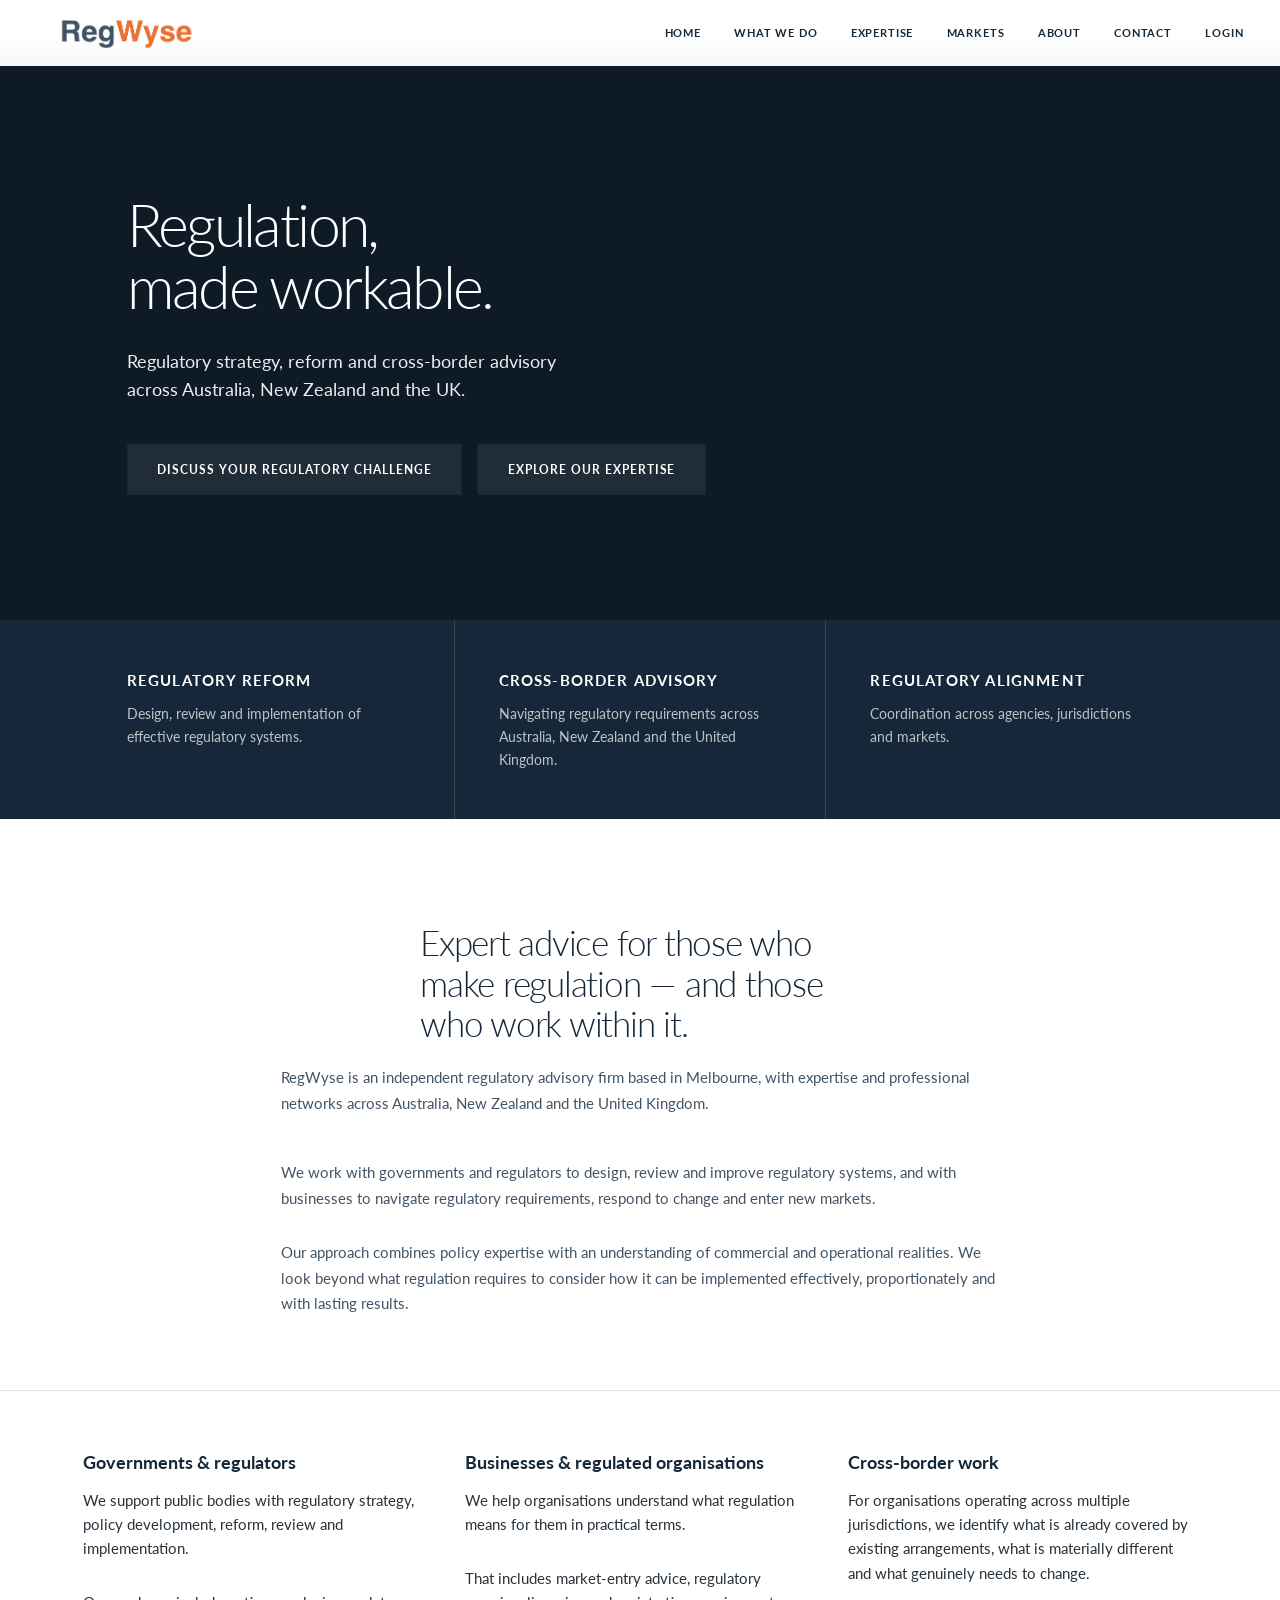
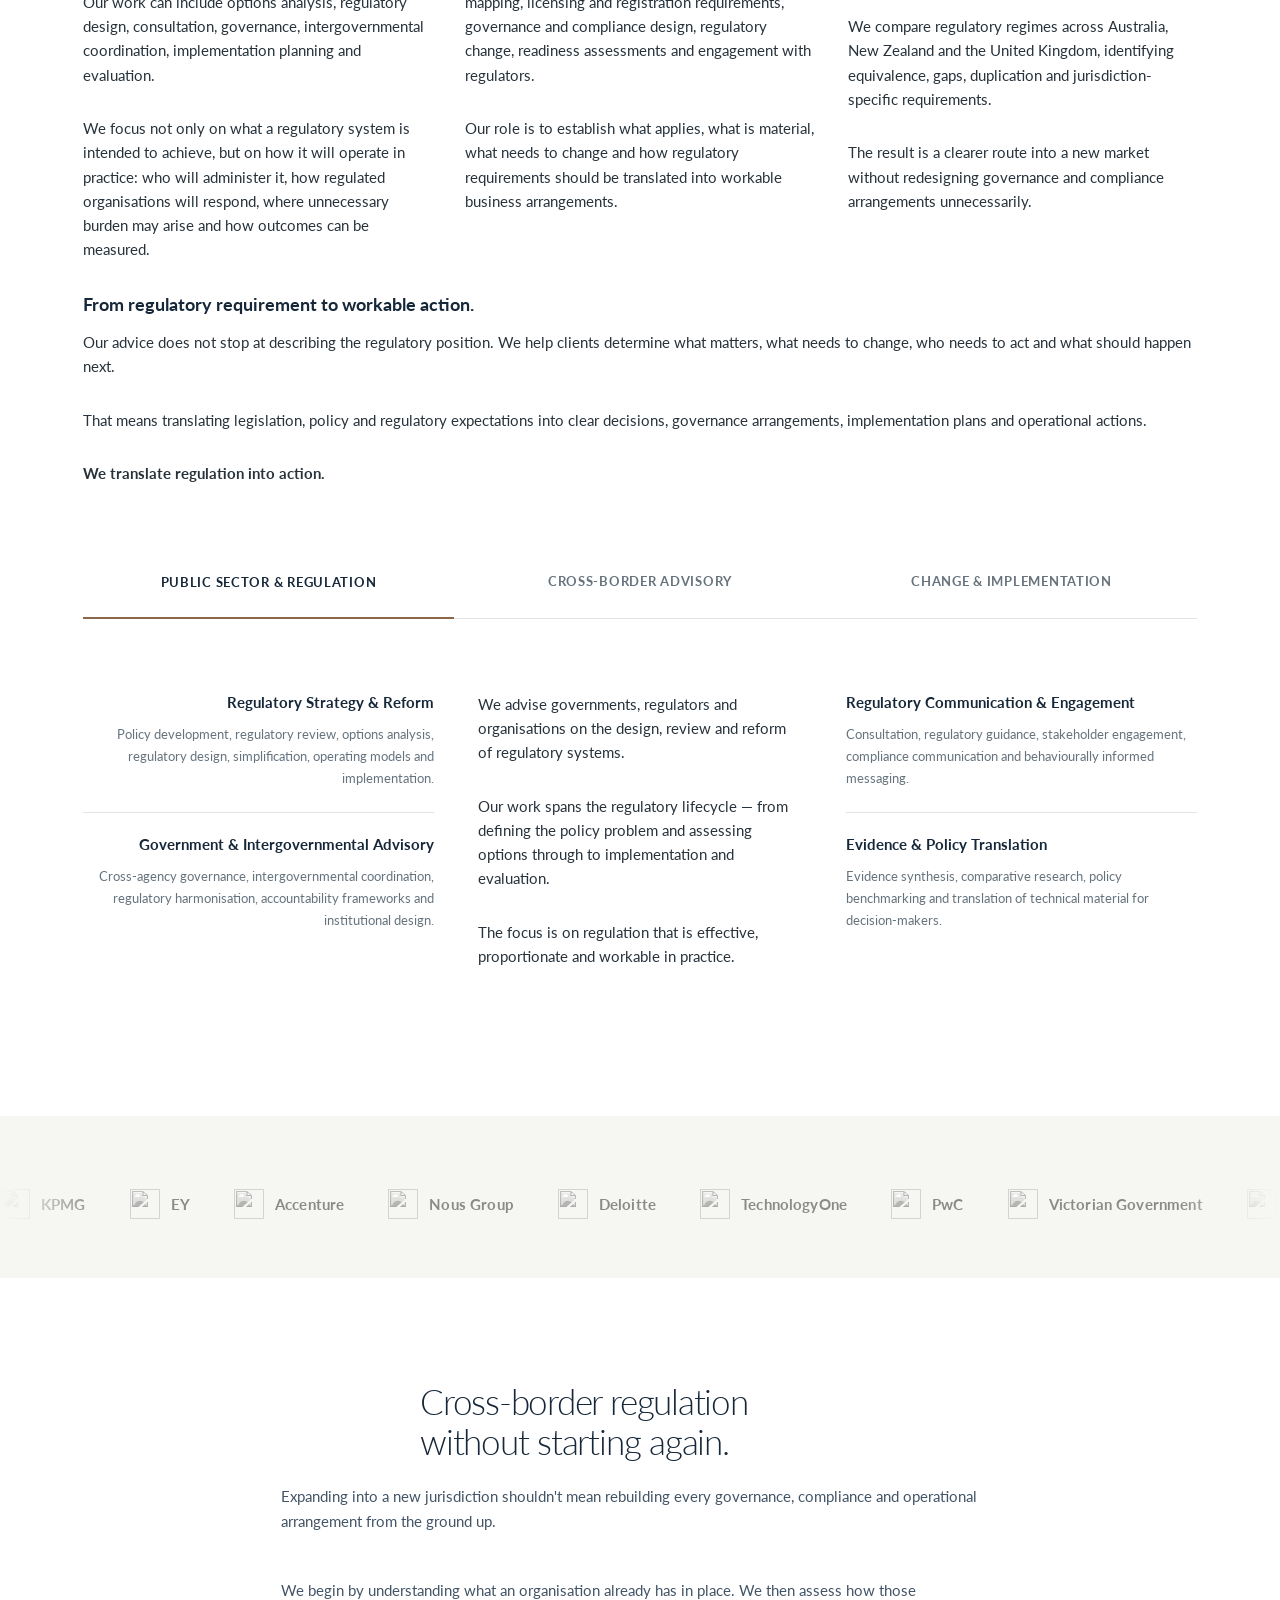
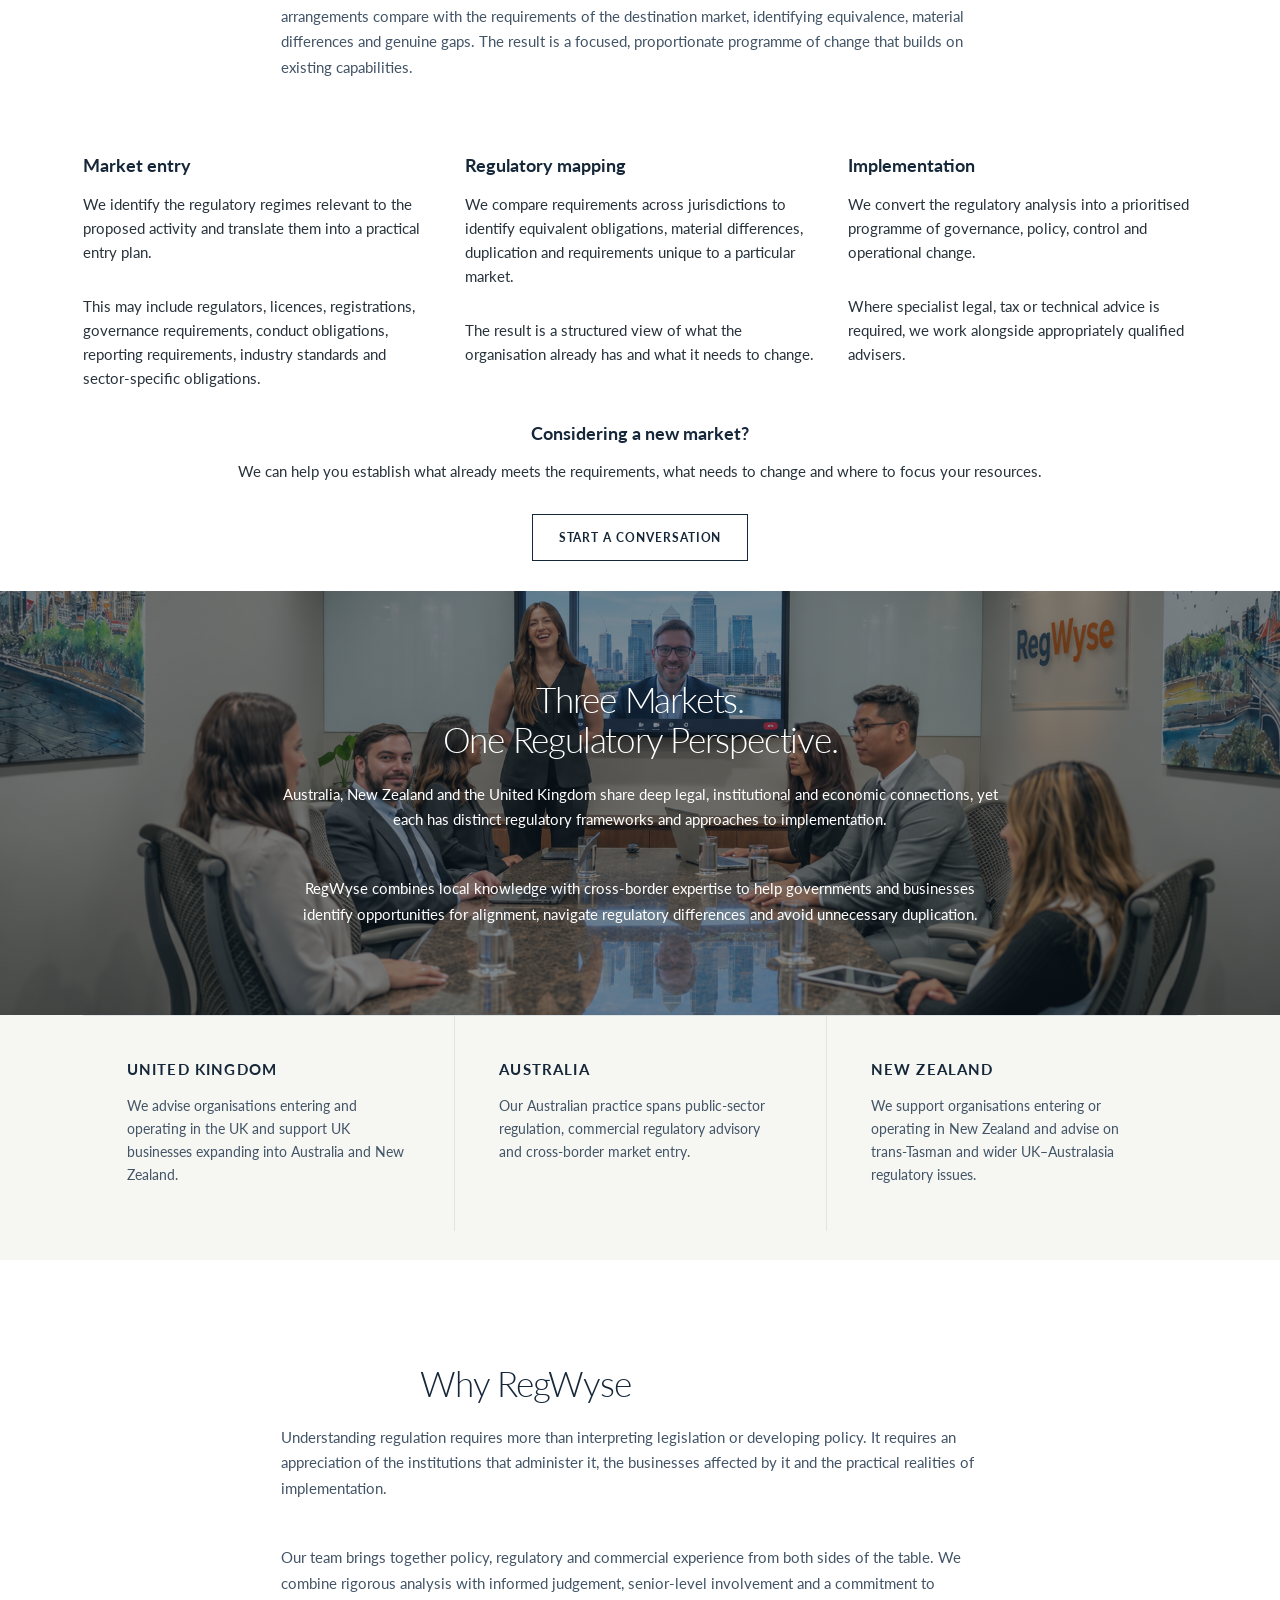
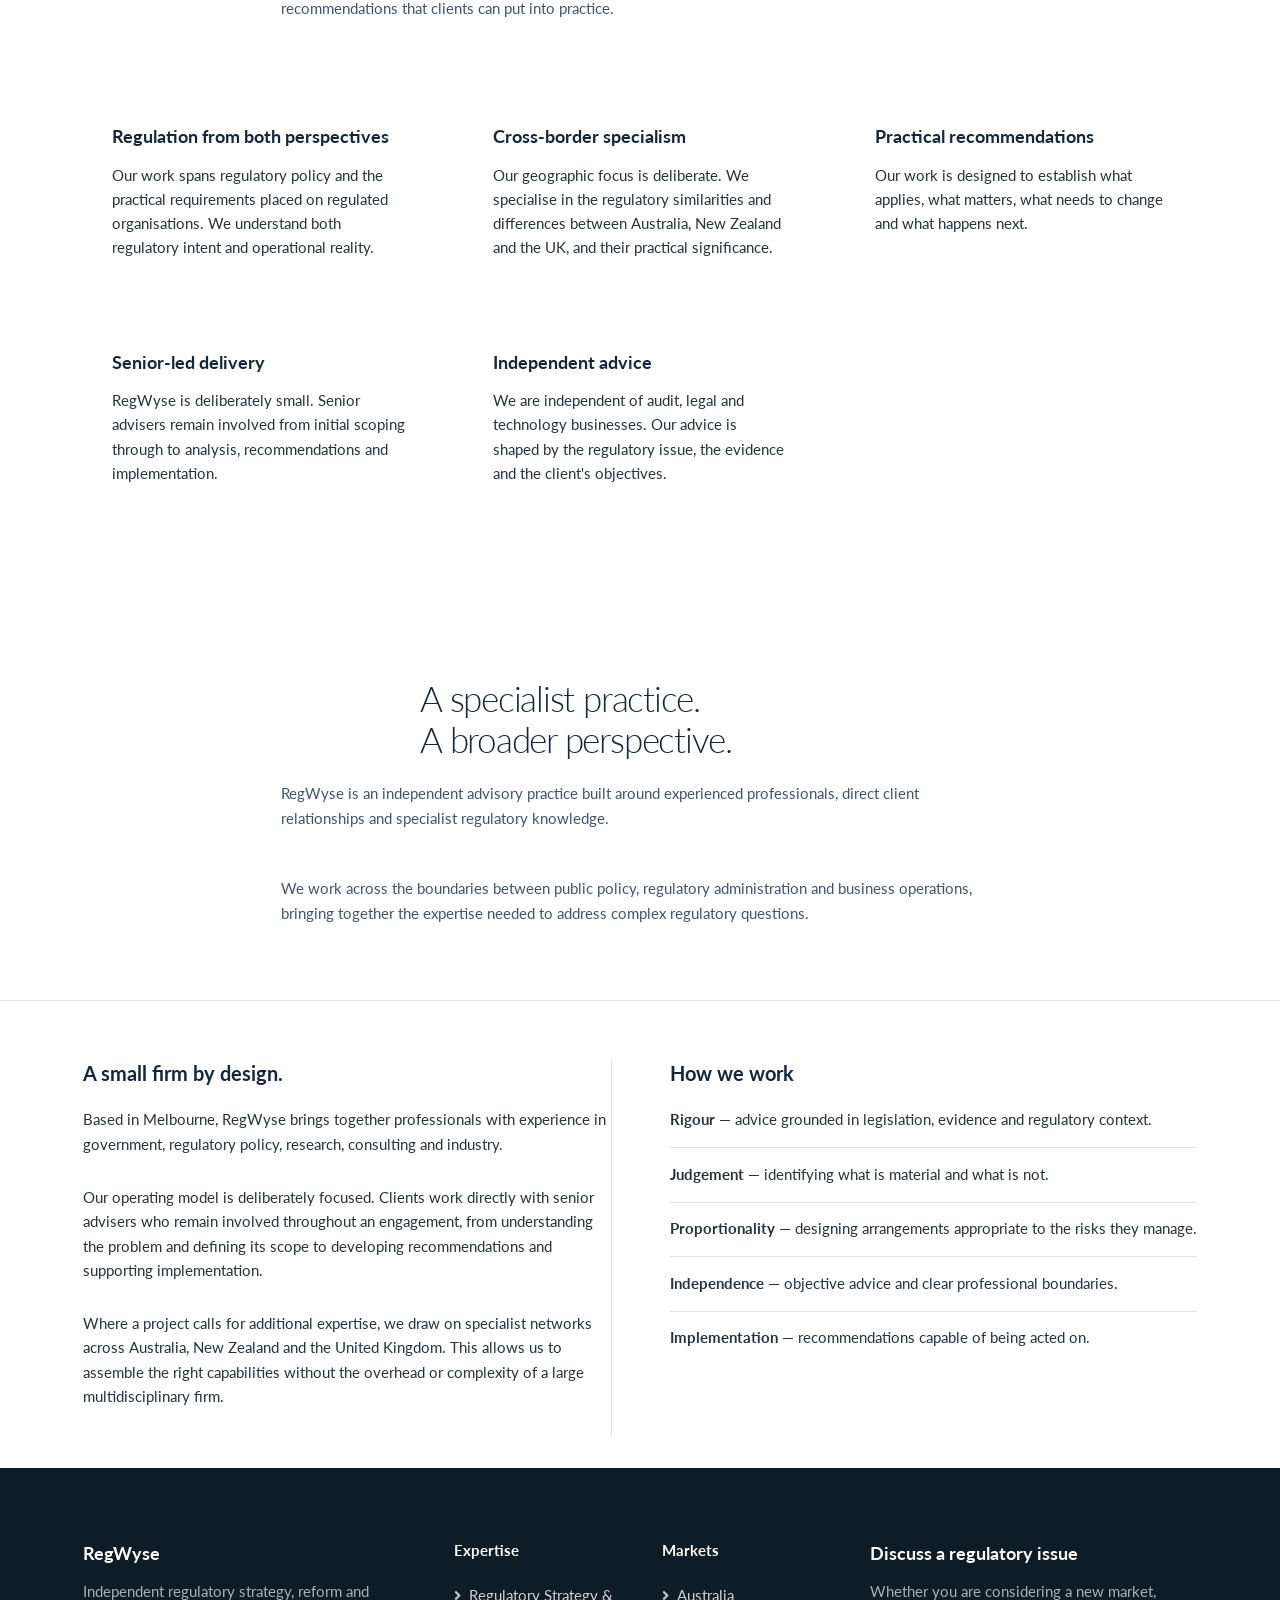
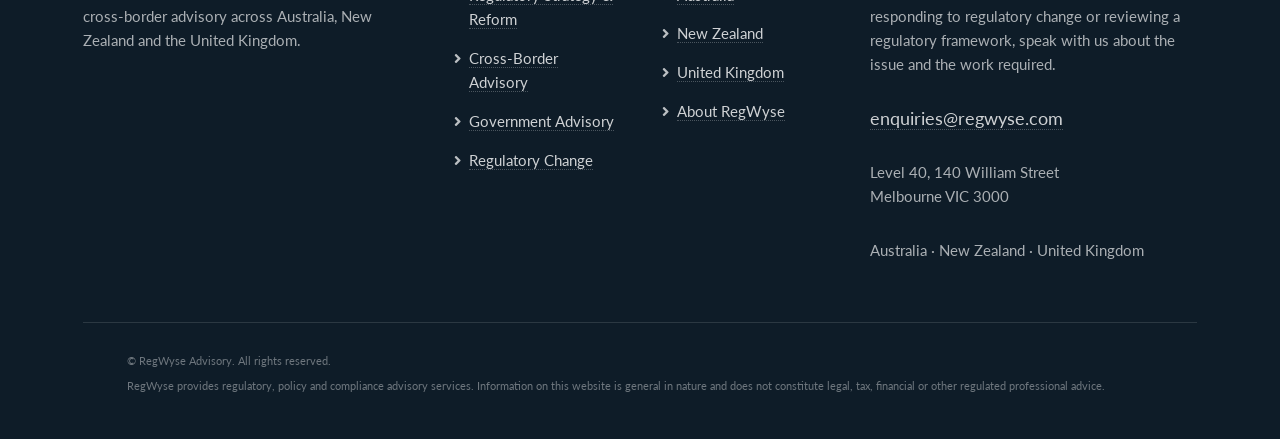
==== commit f3a55a8b: "significant text overhaul" ====
--- a/index.html
+++ b/index.html
@@ -1,1330 +1,1727 @@
 <!DOCTYPE HTML>
-
 <html lang="en-GB">
-	<head>
-		<title>RegWyse | Regulatory Strategy & Advisory</title>
-
-		<meta charset="utf-8" />
-		<meta name="viewport" content="width=device-width, initial-scale=1, user-scalable=no" />
-
-		<meta
-			name="description"
-			content="RegWyse is an independent regulatory advisory firm specialising in regulatory strategy, reform and cross-border advisory across the UK, Australia and New Zealand."
-		/>
-
-		<meta name="theme-color" content="#152738" />
-
-		<link rel="stylesheet" href="assets/css/main.css" />
-	</head>
-
-	<body class="is-preload">
-
-		<!-- Wrapper -->
-		<div id="wrapper">
-
-			<!-- Header -->
-			<header id="header">
-
-				<!-- Logo -->
-				<div class="logo">
-					<a href="#banner" class="scrolly" aria-label="RegWyse home">
-						<img src="images/RegWyseLogoWhite.png" alt="RegWyse" />
-					</a>
-				</div>
-
-				<!-- Navigation -->
-				<nav id="nav">
-					<ul>
-						<li class="current">
-							<a href="#banner" class="scrolly">Home</a>
-						</li>
-
-						<li>
-							<a href="#what-we-do" class="scrolly">What we do</a>
-						</li>
-
-						<li>
-							<a href="#expertise" class="scrolly">Expertise</a>
-						</li>
-
-						<li>
-							<a href="#markets" class="scrolly">Markets</a>
-						</li>
-
-						<li>
-							<a href="#about" class="scrolly">About</a>
-						</li>
-
-						<li>
-							<a href="#footer" class="scrolly">Contact</a>
-						</li>
-
-						<li>
-							<a href="#login-modal">Login</a>
-						</li>
-					</ul>
-				</nav>
-
-			</header>
-
-
-			<!-- Banner -->
-			<section id="banner">
-				<video
-					class="banner-video"
-					autoplay
-					muted
-					loop
-					playsinline
-					preload="metadata"
-				>
-					<source src="assets/Video/banner2c.mp4" type="video/mp4" />
-				</video>
-				<div class="content primary">
-					<header>
-						<h1>
-							Regulation,<br />
-							made workable.
-						</h1>
-
-						<p>
-							Regulatory strategy, reform and cross-border advisory<br>
-							across Australia, New Zealand, and the UK.
-						</p>
-					</header>
-
-					<ul class="actions">
-						<li>
-							<a href="#what-we-do" class="button large wide scrolly">
-								Our expertise
-							</a>
-						</li>
-					</ul>
-				</div>
-
-
-				<div class="content secondary">
-					<div class="inner">
-
-						<div class="features">
-
-							<section>
-								<h3>Regulatory Reform</h3>
-								<p>
-									Design, review and implementation of effective
-									regulatory systems.
-								</p>
-							</section>
-
-							<section>
-								<h3>Cross-Border Advisory</h3>
-								<p>
-									Regulatory requirements across Australia, New Zealand, and the UK.
-								</p>
-							</section>
-
-							<section>
-								<h3>Regulatory Alignment</h3>
-								<p>
-									Coordination across agencies, jurisdictions
-									and markets.
-								</p>
-							</section>
-
-						</div>
-
-					</div>
-				</div>
-
-			</section>
-
-
-			<!-- What We Do -->
-<section id="what-we-do" class="main">
-
-	<header class="accent1">
-
-		<h2>
-			Expert advice for those who make regulation
-			- and those who work within it.
-		</h2>
-
-		<p>
-			RegWyse is an independent regulatory advisory firm, based in Melbourne and working
-			across Australia, New Zealand and the United Kingdom.
-		
-			Our local team of regulatory experts helps Australian governments and regulators design, reform and implement
-			regulatory systems, and our global team of specialists helps businesses understand, respond
-			to and operate within them.
-		</p>
-
-		<p>
-			Our work sits at the point where policy, regulation and
-			implementation meet. That includes shaping new regulatory
-			frameworks, reviewing whether an existing regime is working,
-			helping organisations enter a new market, or translating
-			regulatory change into practical governance, policy and
-			operational requirements.
-		</p>
-
-	</header>
-
-
-	<div class="inner">
-
-		<div class="row gtr-150">
-
-			<div class="col-4 col-12-medium">
-
-				<h3>Governments &amp; regulators</h3>
-
-				<p>
-					We support public bodies with regulatory strategy,
-					policy development, reform, review and implementation.
-				</p>
-
-				<p>
-					Our work can include options analysis, regulatory design,
-					consultation, governance, intergovernmental coordination,
-					implementation planning and evaluation.
-				</p>
-
-				<p>
-					We focus not only on what a regulatory system is intended
-					to achieve, but on how it will operate in practice:
-					who will administer it, how regulated organisations will
-					respond, where unnecessary burden may arise, and how
-					outcomes can be measured.
-				</p>
-
-			</div>
-
-
-			<div class="col-4 col-12-medium">
-
-				<h3>Businesses &amp; regulated organisations</h3>
-
-				<p>
-					We help organisations understand what regulation means
-					for them in practical terms.
-				</p>
-
-				<p>
-					That includes market-entry advice, regulatory mapping,
-					licensing and registration requirements, governance and
-					compliance design, regulatory change, readiness
-					assessments and engagement with regulators.
-				</p>
-
-				<p>
-					Our role is to establish what applies, what is material,
-					what needs to change and how regulatory requirements
-					should be translated into workable business arrangements.
-				</p>
-
-			</div>
-
-
-			<div class="col-4 col-12-medium">
-
-				<h3>Cross-border work</h3>
-
-				<p>
-					For organisations operating across multiple jurisdictions,
-					we identify what is already covered by existing
-					arrangements, what is materially different and what
-					genuinely needs to change.
-				</p>
-
-				<p>
-					We compare regulatory regimes across the UK, Australia
-					and New Zealand, identifying equivalence, gaps,
-					duplication and jurisdiction-specific requirements.
-				</p>
-
-				<p>
-					The result is a clearer route into a new market without
-					redesigning governance and compliance arrangements
-					unnecessarily.
-				</p>
-
-			</div>
-
-		</div>
-
-
-		<div class="row">
-
-			<div class="col-12">
-
-				<h3>From regulatory requirement to workable action.</h3>
-
-				<p>
-					Our advice does not stop at describing the regulatory
-					position. We help clients determine what matters, what
-					needs to change, who needs to act and what should happen
-					next.
-				</p>
-
-				<p>
-					That means translating legislation, policy and regulatory
-					expectations into clear decisions, governance arrangements,
-					implementation plans and operational actions.
-				</p>
-
-				<p>
-					<strong>We translate regulation into action.</strong>
-				</p>
-
-			</div>
-
-		</div>
-
-	</div>
-<!-- Organisations Carousel -->
-<section id="organisations" class="rw-organisations">
-
-    <div class="rw-organisations-inner">
-
-
-        <div class="rw-carousel" aria-label="Illustrative organisations across regulated markets">
-
-            <div class="rw-carousel-track">
-
-                <div class="rw-carousel-group">
-
-                    <a href="https://kpmg.com/au/en.html" target="_blank" rel="noopener noreferrer">
-                        <img src="https://www.google.com/s2/favicons?domain=kpmg.com&sz=64" alt="">
-                        <span>KPMG</span>
+
+<head>
+    <title>RegWyse | Regulatory Strategy &amp; Advisory</title>
+
+    <meta charset="utf-8" />
+    <meta name="viewport" content="width=device-width, initial-scale=1" />
+
+    <meta
+        name="description"
+        content="RegWyse provides independent regulatory strategy, reform, implementation and cross-border advisory services across Australia, New Zealand and the United Kingdom."
+    />
+
+    <meta name="theme-color" content="#152738" />
+
+    <link rel="stylesheet" href="assets/css/main.css" />
+</head>
+
+<body class="is-preload">
+
+<div id="wrapper">
+
+    <!-- =========================================================
+         HEADER AND NAVIGATION
+         ========================================================= -->
+
+    <header id="header">
+
+        <div class="logo">
+            <a href="#banner" class="scrolly" aria-label="RegWyse home">
+                <img
+                    src="images/RegWyseLogoWhite.png"
+                    alt="RegWyse"
+                />
+            </a>
+        </div>
+
+        <nav id="nav">
+            <ul>
+                <li class="current">
+                    <a href="#banner" class="scrolly">Home</a>
+                </li>
+
+                <li>
+                    <a href="#what-we-do" class="scrolly">What we do</a>
+                </li>
+
+                <li>
+                    <a href="#expertise" class="scrolly">Expertise</a>
+                </li>
+
+                <li>
+                    <a href="#markets" class="scrolly">Markets</a>
+                </li>
+
+                <li>
+                    <a href="#about" class="scrolly">About</a>
+                </li>
+
+                <li>
+                    <a href="#footer" class="scrolly">Contact</a>
+                </li>
+
+                <li>
+                    <a href="#login-modal">Login</a>
+                </li>
+            </ul>
+        </nav>
+
+    </header>
+
+
+    <!-- =========================================================
+         HERO BANNER
+         ========================================================= -->
+
+    <section id="banner">
+
+        <video
+            class="banner-video"
+            autoplay
+            muted
+            loop
+            playsinline
+            preload="metadata"
+        >
+            <source
+                src="assets/Video/banner2c.mp4"
+                type="video/mp4"
+            />
+        </video>
+
+        <div class="content primary">
+
+            <header>
+
+                <h1>
+                    Regulation,<br />
+                    made workable.
+                </h1>
+
+                <p>
+                    Regulatory strategy, reform and cross-border advisory<br />
+                    across Australia, New Zealand and the UK.
+                </p>
+
+            </header>
+
+            <ul class="actions">
+
+                <li>
+                    <a
+                        href="#footer"
+                        class="button large wide scrolly"
+                    >
+                        Discuss your regulatory challenge
                     </a>
-
-                    <a href="https://www.ey.com/en_au" target="_blank" rel="noopener noreferrer">
-                        <img src="https://www.google.com/s2/favicons?domain=ey.com&sz=64" alt="">
-                        <span>EY</span>
+                </li>
+
+                <li>
+                    <a
+                        href="#expertise"
+                        class="button large wide scrolly"
+                    >
+                        Explore our expertise
                     </a>
-
-                    <a href="https://www.accenture.com/au-en" target="_blank" rel="noopener noreferrer">
-                        <img src="https://www.google.com/s2/favicons?domain=accenture.com&sz=64" alt="">
-                        <span>Accenture</span>
+                </li>
+
+            </ul>
+
+        </div>
+
+
+        <!-- Three headline capabilities -->
+
+        <div class="content secondary">
+
+            <div class="inner">
+
+                <div class="features">
+
+                    <section>
+                        <h3>Regulatory Reform</h3>
+                        <p>
+                            Design, review and implementation of effective
+                            regulatory systems.
+                        </p>
+                    </section>
+
+                    <section>
+                        <h3>Cross-Border Advisory</h3>
+                        <p>
+                            Navigating regulatory requirements across Australia,
+                            New Zealand and the United Kingdom.
+                        </p>
+                    </section>
+
+                    <section>
+                        <h3>Regulatory Alignment</h3>
+                        <p>
+                            Coordination across agencies, jurisdictions
+                            and markets.
+                        </p>
+                    </section>
+
+                </div>
+
+            </div>
+
+        </div>
+
+    </section>
+
+
+    <!-- =========================================================
+         WHAT WE DO
+         ========================================================= -->
+
+    <section id="what-we-do" class="main">
+
+        <header class="accent1">
+
+            <h2>
+                Expert advice for those who make regulation —
+                and those who work within it.
+            </h2>
+
+            <p>
+                RegWyse is an independent regulatory advisory firm based in
+                Melbourne, with expertise and professional networks across
+                Australia, New Zealand and the United Kingdom.
+            </p>
+
+            <p>
+                We work with governments and regulators to design, review
+                and improve regulatory systems, and with businesses to
+                navigate regulatory requirements, respond to change and
+                enter new markets.
+            </p>
+
+            <p>
+                Our approach combines policy expertise with an understanding
+                of commercial and operational realities. We look beyond
+                what regulation requires to consider how it can be
+                implemented effectively, proportionately and with
+                lasting results.
+            </p>
+
+        </header>
+
+
+        <div class="inner">
+
+            <div class="row gtr-150">
+
+                <!-- Governments -->
+
+                <div class="col-4 col-12-medium">
+
+                    <h3>Governments &amp; regulators</h3>
+
+                    <p>
+                        We support public bodies with regulatory strategy,
+                        policy development, reform, review and implementation.
+                    </p>
+
+                    <p>
+                        Our work can include options analysis, regulatory
+                        design, consultation, governance, intergovernmental
+                        coordination, implementation planning and evaluation.
+                    </p>
+
+                    <p>
+                        We focus not only on what a regulatory system is
+                        intended to achieve, but on how it will operate
+                        in practice: who will administer it, how regulated
+                        organisations will respond, where unnecessary burden
+                        may arise and how outcomes can be measured.
+                    </p>
+
+                </div>
+
+
+                <!-- Businesses -->
+
+                <div class="col-4 col-12-medium">
+
+                    <h3>Businesses &amp; regulated organisations</h3>
+
+                    <p>
+                        We help organisations understand what regulation
+                        means for them in practical terms.
+                    </p>
+
+                    <p>
+                        That includes market-entry advice, regulatory mapping,
+                        licensing and registration requirements, governance
+                        and compliance design, regulatory change, readiness
+                        assessments and engagement with regulators.
+                    </p>
+
+                    <p>
+                        Our role is to establish what applies, what is
+                        material, what needs to change and how regulatory
+                        requirements should be translated into workable
+                        business arrangements.
+                    </p>
+
+                </div>
+
+
+                <!-- Cross-border -->
+
+                <div class="col-4 col-12-medium">
+
+                    <h3>Cross-border work</h3>
+
+                    <p>
+                        For organisations operating across multiple
+                        jurisdictions, we identify what is already covered
+                        by existing arrangements, what is materially
+                        different and what genuinely needs to change.
+                    </p>
+
+                    <p>
+                        We compare regulatory regimes across Australia,
+                        New Zealand and the United Kingdom, identifying
+                        equivalence, gaps, duplication and
+                        jurisdiction-specific requirements.
+                    </p>
+
+                    <p>
+                        The result is a clearer route into a new market
+                        without redesigning governance and compliance
+                        arrangements unnecessarily.
+                    </p>
+
+                </div>
+
+            </div>
+
+
+            <!-- Practical delivery -->
+
+            <div class="row">
+
+                <div class="col-12">
+
+                    <h3>
+                        From regulatory requirement to workable action.
+                    </h3>
+
+                    <p>
+                        Our advice does not stop at describing the regulatory
+                        position. We help clients determine what matters,
+                        what needs to change, who needs to act and what
+                        should happen next.
+                    </p>
+
+                    <p>
+                        That means translating legislation, policy and
+                        regulatory expectations into clear decisions,
+                        governance arrangements, implementation plans
+                        and operational actions.
+                    </p>
+
+                    <p>
+                        <strong>
+                            We translate regulation into action.
+                        </strong>
+                    </p>
+
+                </div>
+
+            </div>
+
+        </div>
+
+
+        <!-- =====================================================
+             EXPERTISE TABS
+             These remain INSIDE the What We Do section.
+             ===================================================== -->
+
+        <ul id="expertise" class="tabs">
+
+            <!-- TAB ONE: PUBLIC SECTOR -->
+
+            <li>
+
+                <h3>
+                    Public Sector
+                    <span class="extra">&amp; Regulation</span>
+                </h3>
+
+                <div class="spotlight">
+
+                    <ul>
+
+                        <li>
+                            <h4>Regulatory Strategy &amp; Reform</h4>
+                            <p>
+                                Policy development, regulatory review,
+                                options analysis, regulatory design,
+                                simplification, operating models and
+                                implementation.
+                            </p>
+                        </li>
+
+                        <li>
+                            <h4>
+                                Government &amp; Intergovernmental Advisory
+                            </h4>
+                            <p>
+                                Cross-agency governance, intergovernmental
+                                coordination, regulatory harmonisation,
+                                accountability frameworks and
+                                institutional design.
+                            </p>
+                        </li>
+
+                    </ul>
+
+
+                    <div class="content">
+
+                        <h3>
+                            Better regulation starts with better design.
+                        </h3>
+
+                        <p>
+                            We advise governments, regulators and organisations
+                            on the design, review and reform of regulatory
+                            systems.
+                        </p>
+
+                        <p>
+                            Our work spans the regulatory lifecycle — from
+                            defining the policy problem and assessing options
+                            through to implementation and evaluation.
+                        </p>
+
+                        <p>
+                            The focus is on regulation that is effective,
+                            proportionate and workable in practice.
+                        </p>
+
+                    </div>
+
+
+                    <ul>
+
+                        <li>
+                            <h4>
+                                Regulatory Communication &amp; Engagement
+                            </h4>
+                            <p>
+                                Consultation, regulatory guidance,
+                                stakeholder engagement, compliance
+                                communication and behaviourally informed
+                                messaging.
+                            </p>
+                        </li>
+
+                        <li>
+                            <h4>Evidence &amp; Policy Translation</h4>
+                            <p>
+                                Evidence synthesis, comparative research,
+                                policy benchmarking and translation of
+                                technical material for decision-makers.
+                            </p>
+                        </li>
+
+                    </ul>
+
+                </div>
+
+            </li>
+
+
+            <!-- TAB TWO: CROSS-BORDER -->
+
+            <li>
+
+                <h3>
+                    Cross-Border
+                    <span class="extra">Advisory</span>
+                </h3>
+
+                <div class="spotlight">
+
+                    <ul>
+
+                        <li>
+                            <h4>Market Entry</h4>
+                            <p>
+                                Assessment of applicable regulatory regimes,
+                                regulators, licences, registrations,
+                                governance requirements and
+                                operational obligations.
+                            </p>
+                        </li>
+
+                        <li>
+                            <h4>Regulatory Mapping</h4>
+                            <p>
+                                Comparison of requirements across
+                                jurisdictions to identify equivalence,
+                                material differences and
+                                unnecessary duplication.
+                            </p>
+                        </li>
+
+                    </ul>
+
+
+                    <div class="content">
+
+                        <h3>Three markets. One view.</h3>
+
+                        <p>
+                            We advise organisations entering or operating
+                            across Australia, New Zealand and the
+                            United Kingdom.
+                        </p>
+
+                        <p>
+                            Rather than examining each jurisdiction in
+                            isolation, we assess how existing arrangements
+                            translate and identify what genuinely
+                            needs to change.
+                        </p>
+
+                        <p>
+                            <strong>
+                                What is already covered. What is different.
+                                What needs to be done.
+                            </strong>
+                        </p>
+
+                    </div>
+
+
+                    <ul>
+
+                        <li>
+                            <h4>Regulatory Gap Analysis</h4>
+                            <p>
+                                Assessment of existing governance, policies,
+                                systems and controls against new or changed
+                                regulatory requirements.
+                            </p>
+                        </li>
+
+                        <li>
+                            <h4>Compliance &amp; Governance Design</h4>
+                            <p>
+                                Proportionate governance, policies, controls,
+                                monitoring, reporting and accountability
+                                arrangements.
+                            </p>
+                        </li>
+
+                    </ul>
+
+                </div>
+
+            </li>
+
+
+            <!-- TAB THREE: IMPLEMENTATION -->
+
+            <li>
+
+                <h3>
+                    Change
+                    <span class="extra">&amp; Implementation</span>
+                </h3>
+
+                <div class="spotlight">
+
+                    <ul>
+
+                        <li>
+                            <h4>Regulatory Change</h4>
+                            <p>
+                                Horizon scanning, impact analysis, executive
+                                briefings, readiness reviews and
+                                implementation planning.
+                            </p>
+                        </li>
+
+                        <li>
+                            <h4>Licensing &amp; Regulatory Readiness</h4>
+                            <p>
+                                Preparation for licensing, registration or
+                                approval, including governance review and
+                                coordination of implementation workstreams.
+                            </p>
+                        </li>
+
+                    </ul>
+
+
+                    <div class="content">
+
+                        <h3>
+                            From requirement to implementation.
+                        </h3>
+
+                        <p>
+                            Good regulatory advice does not stop at
+                            describing the regulatory position.
+                        </p>
+
+                        <p>
+                            We work with clients to determine what matters,
+                            establish priorities and translate regulatory
+                            requirements into governance, policy, process
+                            and operational change.
+                        </p>
+
+                    </div>
+
+
+                    <ul>
+
+                        <li>
+                            <h4>
+                                Regulator &amp; Stakeholder Engagement
+                            </h4>
+                            <p>
+                                Engagement strategy, meeting preparation,
+                                regulatory submissions, consultation responses
+                                and briefing materials.
+                            </p>
+                        </li>
+
+                        <li>
+                            <h4>Facilitation &amp; Co-design</h4>
+                            <p>
+                                Structured workshops, stakeholder
+                                roundtables, implementation planning
+                                and cross-agency processes for difficult
+                                regulatory problems.
+                            </p>
+                        </li>
+
+                    </ul>
+
+                </div>
+
+            </li>
+
+        </ul>
+
+    </section>
+
+
+    <!-- =========================================================
+         ORGANISATIONS CAROUSEL
+         Now a separate section, outside What We Do.
+         ========================================================= -->
+
+    <section id="organisations" class="rw-organisations">
+
+        <div class="rw-organisations-inner">
+
+            <div
+                class="rw-carousel"
+                aria-label="Illustrative organisations across regulated markets"
+            >
+
+                <div class="rw-carousel-track">
+
+                    <div class="rw-carousel-group">
+
+                        <a href="https://kpmg.com/au/en.html" target="_blank" rel="noopener noreferrer">
+                            <img src="https://www.google.com/s2/favicons?domain=kpmg.com&amp;sz=64" alt="" />
+                            <span>KPMG</span>
+                        </a>
+
+                        <a href="https://www.ey.com/en_au" target="_blank" rel="noopener noreferrer">
+                            <img src="https://www.google.com/s2/favicons?domain=ey.com&amp;sz=64" alt="" />
+                            <span>EY</span>
+                        </a>
+
+                        <a href="https://www.accenture.com/au-en" target="_blank" rel="noopener noreferrer">
+                            <img src="https://www.google.com/s2/favicons?domain=accenture.com&amp;sz=64" alt="" />
+                            <span>Accenture</span>
+                        </a>
+
+                        <a href="https://nousgroup.com/" target="_blank" rel="noopener noreferrer">
+                            <img src="https://www.google.com/s2/favicons?domain=nousgroup.com&amp;sz=64" alt="" />
+                            <span>Nous Group</span>
+                        </a>
+
+                        <a href="https://www.deloitte.com/au/en.html" target="_blank" rel="noopener noreferrer">
+                            <img src="https://www.google.com/s2/favicons?domain=deloitte.com&amp;sz=64" alt="" />
+                            <span>Deloitte</span>
+                        </a>
+
+                        <a href="https://www.technologyonecorp.com/" target="_blank" rel="noopener noreferrer">
+                            <img src="https://www.google.com/s2/favicons?domain=technologyonecorp.com&amp;sz=64" alt="" />
+                            <span>TechnologyOne</span>
+                        </a>
+
+                        <a href="https://www.pwc.com.au/" target="_blank" rel="noopener noreferrer">
+                            <img src="https://www.google.com/s2/favicons?domain=pwc.com&amp;sz=64" alt="" />
+                            <span>PwC</span>
+                        </a>
+
+                        <a href="https://www.vic.gov.au/" target="_blank" rel="noopener noreferrer">
+                            <img src="https://www.google.com/s2/favicons?domain=vic.gov.au&amp;sz=64" alt="" />
+                            <span>Victorian Government</span>
+                        </a>
+
+                        <a href="https://www.nsw.gov.au/" target="_blank" rel="noopener noreferrer">
+                            <img src="https://www.google.com/s2/favicons?domain=nsw.gov.au&amp;sz=64" alt="" />
+                            <span>NSW Government</span>
+                        </a>
+
+                        <a href="https://www.beca.com/" target="_blank" rel="noopener noreferrer">
+                            <img src="https://www.google.com/s2/favicons?domain=beca.com&amp;sz=64" alt="" />
+                            <span>Beca</span>
+                        </a>
+
+                        <a href="https://www.aurecongroup.com/" target="_blank" rel="noopener noreferrer">
+                            <img src="https://www.google.com/s2/favicons?domain=aurecongroup.com&amp;sz=64" alt="" />
+                            <span>Aurecon</span>
+                        </a>
+
+                        <a href="https://www.ghd.com/" target="_blank" rel="noopener noreferrer">
+                            <img src="https://www.google.com/s2/favicons?domain=ghd.com&amp;sz=64" alt="" />
+                            <span>GHD</span>
+                        </a>
+
+                        <a href="https://www.qld.gov.au/" target="_blank" rel="noopener noreferrer">
+                            <img src="https://www.google.com/s2/favicons?domain=qld.gov.au&amp;sz=64" alt="" />
+                            <span>Queensland Government</span>
+                        </a>
+
+                        <a href="https://datacom.com/" target="_blank" rel="noopener noreferrer">
+                            <img src="https://www.google.com/s2/favicons?domain=datacom.com&amp;sz=64" alt="" />
+                            <span>Datacom</span>
+                        </a>
+
+                        <a href="https://www.xero.com/" target="_blank" rel="noopener noreferrer">
+                            <img src="https://www.google.com/s2/favicons?domain=xero.com&amp;sz=64" alt="" />
+                            <span>Xero</span>
+                        </a>
+
+                        <a href="https://www.wisetechglobal.com/" target="_blank" rel="noopener noreferrer">
+                            <img src="https://www.google.com/s2/favicons?domain=wisetechglobal.com&amp;sz=64" alt="" />
+                            <span>WiseTech Global</span>
+                        </a>
+
+                        <a href="https://www.atlassian.com/" target="_blank" rel="noopener noreferrer">
+                            <img src="https://www.google.com/s2/favicons?domain=atlassian.com&amp;sz=64" alt="" />
+                            <span>Atlassian</span>
+                        </a>
+
+                        <a href="https://www.canva.com/" target="_blank" rel="noopener noreferrer">
+                            <img src="https://www.google.com/s2/favicons?domain=canva.com&amp;sz=64" alt="" />
+                            <span>Canva</span>
+                        </a>
+
+                        <a href="https://www.seek.com.au/" target="_blank" rel="noopener noreferrer">
+                            <img src="https://www.google.com/s2/favicons?domain=seek.com.au&amp;sz=64" alt="" />
+                            <span>SEEK</span>
+                        </a>
+
+                        <a href="https://www.airwallex.com/" target="_blank" rel="noopener noreferrer">
+                            <img src="https://www.google.com/s2/favicons?domain=airwallex.com&amp;sz=64" alt="" />
+                            <span>Airwallex</span>
+                        </a>
+
+                    </div>
+
+                </div>
+
+            </div>
+
+        </div>
+
+    </section>
+
+
+    <!-- =========================================================
+         CROSS-BORDER ADVISORY
+         ========================================================= -->
+
+    <section id="cross-border" class="main alt">
+
+        <header>
+
+            <h2>
+                Cross-border regulation without starting again.
+            </h2>
+
+            <p>
+                Expanding into a new jurisdiction shouldn't mean
+                rebuilding every governance, compliance and operational
+                arrangement from the ground up.
+            </p>
+
+            <p>
+                We begin by understanding what an organisation already
+                has in place. We then assess how those arrangements
+                compare with the requirements of the destination market,
+                identifying equivalence, material differences and
+                genuine gaps. The result is a focused, proportionate
+                programme of change that builds on existing capabilities.
+            </p>
+
+        </header>
+
+
+        <div class="inner">
+
+            <div class="row gtr-150">
+
+                <!-- Market entry -->
+
+                <div class="col-4 col-12-medium">
+
+                    <h3>Market entry</h3>
+
+                    <p>
+                        We identify the regulatory regimes relevant to
+                        the proposed activity and translate them into
+                        a practical entry plan.
+                    </p>
+
+                    <p>
+                        This may include regulators, licences, registrations,
+                        governance requirements, conduct obligations,
+                        reporting requirements, industry standards and
+                        sector-specific obligations.
+                    </p>
+
+                </div>
+
+
+                <!-- Regulatory mapping -->
+
+                <div class="col-4 col-12-medium">
+
+                    <h3>Regulatory mapping</h3>
+
+                    <p>
+                        We compare requirements across jurisdictions
+                        to identify equivalent obligations, material
+                        differences, duplication and requirements
+                        unique to a particular market.
+                    </p>
+
+                    <p>
+                        The result is a structured view of what the
+                        organisation already has and what it needs
+                        to change.
+                    </p>
+
+                </div>
+
+
+                <!-- Implementation -->
+
+                <div class="col-4 col-12-medium">
+
+                    <h3>Implementation</h3>
+
+                    <p>
+                        We convert the regulatory analysis into a
+                        prioritised programme of governance, policy,
+                        control and operational change.
+                    </p>
+
+                    <p>
+                        Where specialist legal, tax or technical advice
+                        is required, we work alongside appropriately
+                        qualified advisers.
+                    </p>
+
+                </div>
+
+            </div>
+
+
+            <!-- Cross-border enquiry -->
+
+            <div class="row">
+
+                <div class="col-12 align-center">
+
+                    <h3>Considering a new market?</h3>
+
+                    <p>
+                        We can help you establish what already meets
+                        the requirements, what needs to change and
+                        where to focus your resources.
+                    </p>
+
+                    <a href="#footer" class="button scrolly">
+                        Start a conversation
                     </a>
 
-                    <a href="https://nousgroup.com/" target="_blank" rel="noopener noreferrer">
-                        <img src="https://www.google.com/s2/favicons?domain=nousgroup.com&sz=64" alt="">
-                        <span>Nous Group</span>
+                </div>
+
+            </div>
+
+        </div>
+
+    </section>
+
+
+    <!-- =========================================================
+         MARKETS
+         Photographic background is controlled by main.css.
+         ========================================================= -->
+
+    <section id="markets" class="main accent2">
+
+        <header>
+
+            <h2>
+                Three Markets.<br />
+                One Regulatory Perspective.
+            </h2>
+
+            <p>
+                Australia, New Zealand and the United Kingdom share
+                deep legal, institutional and economic connections,
+                yet each has distinct regulatory frameworks and
+                approaches to implementation.
+            </p>
+
+            <p>
+                RegWyse combines local knowledge with cross-border
+                expertise to help governments and businesses identify
+                opportunities for alignment, navigate regulatory
+                differences and avoid unnecessary duplication.
+            </p>
+
+        </header>
+
+
+        <div class="inner">
+
+            <div class="features">
+
+                <section>
+
+                    <h3>United Kingdom</h3>
+
+                    <p>
+                        We advise organisations entering and operating
+                        in the UK and support UK businesses expanding
+                        into Australia and New Zealand.
+                    </p>
+
+                </section>
+
+
+                <section>
+
+                    <h3>Australia</h3>
+
+                    <p>
+                        Our Australian practice spans public-sector
+                        regulation, commercial regulatory advisory
+                        and cross-border market entry.
+                    </p>
+
+                </section>
+
+
+                <section>
+
+                    <h3>New Zealand</h3>
+
+                    <p>
+                        We support organisations entering or operating
+                        in New Zealand and advise on trans-Tasman
+                        and wider UK–Australasia regulatory issues.
+                    </p>
+
+                </section>
+
+            </div>
+
+        </div>
+
+    </section>
+
+
+    <!-- =========================================================
+         WHY REGWYSE
+         ========================================================= -->
+
+    <section id="why-regwyse" class="main alt">
+
+        <header>
+
+            <h2>Why RegWyse</h2>
+
+            <p>
+                Understanding regulation requires more than interpreting
+                legislation or developing policy. It requires an
+                appreciation of the institutions that administer it,
+                the businesses affected by it and the practical
+                realities of implementation.
+            </p>
+
+            <p>
+                Our team brings together policy, regulatory and
+                commercial experience from both sides of the table.
+                We combine rigorous analysis with informed judgement,
+                senior-level involvement and a commitment to
+                recommendations that clients can put into practice.
+            </p>
+
+        </header>
+
+
+        <div class="inner">
+
+            <div class="posts">
+
+                <!-- Column one -->
+
+                <div>
+
+                    <article>
+
+                        <div class="content">
+
+                            <h3>Regulation from both perspectives</h3>
+
+                            <p>
+                                Our work spans regulatory policy and the
+                                practical requirements placed on regulated
+                                organisations. We understand both regulatory
+                                intent and operational reality.
+                            </p>
+
+                        </div>
+
+                    </article>
+
+
+                    <article>
+
+                        <div class="content">
+
+                            <h3>Senior-led delivery</h3>
+
+                            <p>
+                                RegWyse is deliberately small. Senior
+                                advisers remain involved from initial
+                                scoping through to analysis,
+                                recommendations and implementation.
+                            </p>
+
+                        </div>
+
+                    </article>
+
+                </div>
+
+
+                <!-- Column two -->
+
+                <div>
+
+                    <article>
+
+                        <div class="content">
+
+                            <h3>Cross-border specialism</h3>
+
+                            <p>
+                                Our geographic focus is deliberate.
+                                We specialise in the regulatory
+                                similarities and differences between
+                                Australia, New Zealand and the UK,
+                                and their practical significance.
+                            </p>
+
+                        </div>
+
+                    </article>
+
+
+                    <article>
+
+                        <div class="content">
+
+                            <h3>Independent advice</h3>
+
+                            <p>
+                                We are independent of audit, legal
+                                and technology businesses. Our advice
+                                is shaped by the regulatory issue,
+                                the evidence and the client's objectives.
+                            </p>
+
+                        </div>
+
+                    </article>
+
+                </div>
+
+
+                <!-- Column three -->
+
+                <div>
+
+                    <article>
+
+                        <div class="content">
+
+                            <h3>Practical recommendations</h3>
+
+                            <p>
+                                Our work is designed to establish
+                                what applies, what matters, what
+                                needs to change and what happens next.
+                            </p>
+
+                        </div>
+
+                    </article>
+
+                </div>
+
+            </div>
+
+        </div>
+
+    </section>
+
+
+    <!-- =========================================================
+         ABOUT REGWYSE
+         ========================================================= -->
+
+    <section id="about" class="main">
+
+        <header class="accent1">
+
+            <h2>
+                A specialist practice.<br />
+                A broader perspective.
+            </h2>
+
+            <p>
+                RegWyse is an independent advisory practice built
+                around experienced professionals, direct client
+                relationships and specialist regulatory knowledge.
+            </p>
+
+            <p>
+                We work across the boundaries between public policy,
+                regulatory administration and business operations,
+                bringing together the expertise needed to address
+                complex regulatory questions.
+            </p>
+
+        </header>
+
+
+        <div class="inner">
+
+            <div class="row">
+
+                <!-- A small firm by design -->
+
+                <div class="col-6 col-12-medium">
+
+                    <h3>A small firm by design.</h3>
+
+                    <p>
+                        Based in Melbourne, RegWyse brings together
+                        professionals with experience in government,
+                        regulatory policy, research, consulting
+                        and industry.
+                    </p>
+
+                    <p>
+                        Our operating model is deliberately focused.
+                        Clients work directly with senior advisers
+                        who remain involved throughout an engagement,
+                        from understanding the problem and defining
+                        its scope to developing recommendations
+                        and supporting implementation.
+                    </p>
+
+                    <p>
+                        Where a project calls for additional expertise,
+                        we draw on specialist networks across Australia,
+                        New Zealand and the United Kingdom. This allows
+                        us to assemble the right capabilities without
+                        the overhead or complexity of a large
+                        multidisciplinary firm.
+                    </p>
+
+                </div>
+
+
+                <!-- How we work -->
+
+                <div class="col-6 col-12-medium">
+
+                    <h3>How we work</h3>
+
+                    <ul>
+
+                        <li>
+                            <strong>Rigour</strong> — advice grounded
+                            in legislation, evidence and regulatory
+                            context.
+                        </li>
+
+                        <li>
+                            <strong>Judgement</strong> — identifying
+                            what is material and what is not.
+                        </li>
+
+                        <li>
+                            <strong>Proportionality</strong> —
+                            designing arrangements appropriate
+                            to the risks they manage.
+                        </li>
+
+                        <li>
+                            <strong>Independence</strong> —
+                            objective advice and clear
+                            professional boundaries.
+                        </li>
+
+                        <li>
+                            <strong>Implementation</strong> —
+                            recommendations capable of being
+                            acted on.
+                        </li>
+
+                    </ul>
+
+                </div>
+
+            </div>
+
+        </div>
+
+    </section>
+
+
+    <!-- =========================================================
+         CLIENT LOGIN MODAL
+         Front-end demonstration only.
+         Opening and closing use CSS :target.
+         ========================================================= -->
+
+    <div id="login-modal" class="login-modal">
+
+        <a
+            href="#banner"
+            class="login-modal__backdrop"
+            aria-label="Close login"
+        ></a>
+
+        <div
+            class="login-modal__dialog"
+            role="dialog"
+            aria-modal="true"
+            aria-labelledby="login-title"
+        >
+
+            <a
+                href="#banner"
+                class="login-modal__close"
+                aria-label="Close login"
+            >
+                &times;
+            </a>
+
+            <!-- Login panel -->
+
+            <div id="login-panel">
+
+                <h2 id="login-title">Client login</h2>
+
+                <p>Access the RegWyse client portal.</p>
+
+                <form id="login-form" action="#" method="post">
+
+                    <div class="field">
+
+                        <label for="login-email">
+                            Email address
+                        </label>
+
+                        <input
+                            type="email"
+                            id="login-email"
+                            name="email"
+                            autocomplete="email"
+                            required
+                        />
+
+                    </div>
+
+
+                    <div class="field">
+
+                        <label for="login-password">
+                            Password
+                        </label>
+
+                        <input
+                            type="password"
+                            id="login-password"
+                            name="password"
+                            autocomplete="current-password"
+                            required
+                        />
+
+                    </div>
+
+
+                    <p
+                        id="login-error"
+                        class="login-message login-message--error"
+                        role="alert"
+                        hidden
+                    >
+                        Invalid email address or password.
+                        Please check your details and try again.
+                    </p>
+
+
+                    <ul class="actions">
+
+                        <li>
+                            <button
+                                type="submit"
+                                id="login-submit"
+                                class="button primary"
+                            >
+                                Log in
+                            </button>
+                        </li>
+
+                    </ul>
+
+
+                    <p class="login-modal__help">
+
+                        <a href="#" id="forgot-password">
+                            Forgotten your password?
+                        </a>
+
+                    </p>
+
+                </form>
+
+            </div>
+
+
+            <!-- Password reset panel -->
+
+            <div id="reset-panel" hidden>
+
+                <h2>Password assistance</h2>
+
+                <p>
+                    Enter your email address to request
+                    a password reset.
+                </p>
+
+                <form id="reset-form" action="#" method="post">
+
+                    <div class="field">
+
+                        <label for="reset-email">
+                            Email address
+                        </label>
+
+                        <input
+                            type="email"
+                            id="reset-email"
+                            name="email"
+                            autocomplete="email"
+                            required
+                        />
+
+                    </div>
+
+
+                    <p
+                        id="reset-message"
+                        class="login-message login-message--success"
+                        role="status"
+                        hidden
+                    >
+                        If an account exists for this email address,
+                        password reset instructions will be sent.
+                    </p>
+
+
+                    <ul class="actions">
+
+                        <li>
+                            <button
+                                type="submit"
+                                id="reset-submit"
+                                class="button primary"
+                            >
+                                Send reset instructions
+                            </button>
+                        </li>
+
+                    </ul>
+
+
+                    <p class="login-modal__help">
+
+                        <a href="#" id="back-to-login">
+                            Back to login
+                        </a>
+
+                    </p>
+
+                </form>
+
+            </div>
+
+        </div>
+
+    </div>
+
+
+    <!-- =========================================================
+         FOOTER AND CONTACT
+         ========================================================= -->
+
+    <footer id="footer">
+
+        <div class="inner">
+
+            <!-- RegWyse -->
+
+            <section>
+
+                <h3>RegWyse</h3>
+
+                <p>
+                    Independent regulatory strategy, reform and
+                    cross-border advisory across Australia,
+                    New Zealand and the United Kingdom.
+                </p>
+
+            </section>
+
+
+            <!-- Expertise links -->
+
+            <section class="narrow">
+
+                <h4>Expertise</h4>
+
+                <ul class="links">
+
+                    <li>
+                        <a href="#expertise">
+                            Regulatory Strategy &amp; Reform
+                        </a>
+                    </li>
+
+                    <li>
+                        <a href="#expertise">
+                            Cross-Border Advisory
+                        </a>
+                    </li>
+
+                    <li>
+                        <a href="#expertise">
+                            Government Advisory
+                        </a>
+                    </li>
+
+                    <li>
+                        <a href="#expertise">
+                            Regulatory Change
+                        </a>
+                    </li>
+
+                </ul>
+
+            </section>
+
+
+            <!-- Markets links -->
+
+            <section class="narrow">
+
+                <h4>Markets</h4>
+
+                <ul class="links">
+
+                    <li>
+                        <a href="#markets">Australia</a>
+                    </li>
+
+                    <li>
+                        <a href="#markets">New Zealand</a>
+                    </li>
+
+                    <li>
+                        <a href="#markets">United Kingdom</a>
+                    </li>
+
+                    <li>
+                        <a href="#about">About RegWyse</a>
+                    </li>
+
+                </ul>
+
+            </section>
+
+
+            <!-- Contact -->
+
+            <section>
+
+                <h3>Discuss a regulatory issue</h3>
+
+                <p>
+                    Whether you are considering a new market,
+                    responding to regulatory change or reviewing
+                    a regulatory framework, speak with us about
+                    the issue and the work required.
+                </p>
+
+                <p>
+
+                    <a
+                        href="mailto:enquiries@regwyse.com"
+                        class="major"
+                    >
+                        enquiries@regwyse.com
                     </a>
 
-                    <a href="https://www.deloitte.com/au/en.html" target="_blank" rel="noopener noreferrer">
-                        <img src="https://www.google.com/s2/favicons?domain=deloitte.com&sz=64" alt="">
-                        <span>Deloitte</span>
-                    </a>
-
-                    <a href="https://www.technologyonecorp.com/" target="_blank" rel="noopener noreferrer">
-                        <img src="https://www.google.com/s2/favicons?domain=technologyonecorp.com&sz=64" alt="">
-                        <span>TechnologyOne</span>
-                    </a>
-
-                    <a href="https://www.pwc.com.au/" target="_blank" rel="noopener noreferrer">
-                        <img src="https://www.google.com/s2/favicons?domain=pwc.com&sz=64" alt="">
-                        <span>PwC</span>
-                    </a>
-
-                    <a href="https://www.vic.gov.au/" target="_blank" rel="noopener noreferrer">
-                        <img src="https://www.google.com/s2/favicons?domain=vic.gov.au&sz=64" alt="">
-                        <span>Victorian Government</span>
-                    </a>
-
-                    <a href="https://www.nsw.gov.au/" target="_blank" rel="noopener noreferrer">
-                        <img src="https://www.google.com/s2/favicons?domain=nsw.gov.au&sz=64" alt="">
-                        <span>NSW Government</span>
-                    </a>
-
-                    <a href="https://www.beca.com/" target="_blank" rel="noopener noreferrer">
-                        <img src="https://www.google.com/s2/favicons?domain=beca.com&sz=64" alt="">
-                        <span>Beca</span>
-                    </a>
-
-                    <a href="https://www.aurecongroup.com/" target="_blank" rel="noopener noreferrer">
-                        <img src="https://www.google.com/s2/favicons?domain=aurecongroup.com&sz=64" alt="">
-                        <span>Aurecon</span>
-                    </a>
-
-                    <a href="https://www.ghd.com/" target="_blank" rel="noopener noreferrer">
-                        <img src="https://www.google.com/s2/favicons?domain=ghd.com&sz=64" alt="">
-                        <span>GHD</span>
-                    </a>
-
-					<a href="https://www.qld.gov.au/" target="_blank" rel="noopener noreferrer">
-                        <img src="https://www.google.com/s2/favicons?domain=qld.gov.au&sz=64" alt="">
-                        <span>Queensland Government</span>
-                    </a>
-
-                    <a href="https://datacom.com/" target="_blank" rel="noopener noreferrer">
-                        <img src="https://www.google.com/s2/favicons?domain=datacom.com&sz=64" alt="">
-                        <span>Datacom</span>
-                    </a>
-
-                    <a href="https://www.xero.com/" target="_blank" rel="noopener noreferrer">
-                        <img src="https://www.google.com/s2/favicons?domain=xero.com&sz=64" alt="">
-                        <span>Xero</span>
-                    </a>
-
-                    <a href="https://www.wisetechglobal.com/" target="_blank" rel="noopener noreferrer">
-                        <img src="https://www.google.com/s2/favicons?domain=wisetechglobal.com&sz=64" alt="">
-                        <span>WiseTech Global</span>
-                    </a>
-
-                    <a href="https://www.atlassian.com/" target="_blank" rel="noopener noreferrer">
-                        <img src="https://www.google.com/s2/favicons?domain=atlassian.com&sz=64" alt="">
-                        <span>Atlassian</span>
-                    </a>
-
-                    <a href="https://www.canva.com/" target="_blank" rel="noopener noreferrer">
-                        <img src="https://www.google.com/s2/favicons?domain=canva.com&sz=64" alt="">
-                        <span>Canva</span>
-                    </a>
-
-                    <a href="https://www.seek.com.au/" target="_blank" rel="noopener noreferrer">
-                        <img src="https://www.google.com/s2/favicons?domain=seek.com.au&sz=64" alt="">
-                        <span>SEEK</span>
-                    </a>
-
-                    <a href="https://www.airwallex.com/" target="_blank" rel="noopener noreferrer">
-                        <img src="https://www.google.com/s2/favicons?domain=airwallex.com&sz=64" alt="">
-                        <span>Airwallex</span>
-                    </a>
-
-                </div>
-
-            </div>
+                </p>
+
+                <p>
+                    Level 40, 140 William Street<br />
+                    Melbourne VIC 3000
+                </p>
+
+                <p>
+                    Australia · New Zealand · United Kingdom
+                </p>
+
+            </section>
 
         </div>
 
-       
-
-    </div>
-
-</section>
-				<!-- Expertise tabs -->
-				<ul id="expertise" class="tabs">
-
-					<li>
-
-						<h3>
-							Public Sector
-							<span class="extra">&amp; Regulation</span>
-						</h3>
-
-						<div class="spotlight">
-
-							<ul>
-
-								<li>
-									<h4>Regulatory Strategy &amp; Reform</h4>
-
-									<p>
-										Policy development, regulatory review,
-										options analysis, regulatory design,
-										simplification, operating models and
-										implementation.
-									</p>
-								</li>
-
-								<li>
-									<h4>Government &amp; Intergovernmental Advisory</h4>
-
-									<p>
-										Cross-agency governance, intergovernmental
-										coordination, regulatory harmonisation,
-										accountability frameworks and institutional
-										design.
-									</p>
-								</li>
-
-							</ul>
-
-
-							<div class="content">
-
-								<h3>Better regulation starts with better design.</h3>
-
-								<p>
-									We advise governments, regulators and organisations
-									on the design, review and reform of regulatory
-									systems.
-								</p>
-
-								<p>
-									Our work spans the regulatory lifecycle — from
-									defining the policy problem and assessing options
-									through to implementation and evaluation.
-								</p>
-
-								<p>
-									The focus is on regulation that is effective,
-									proportionate and workable in practice.
-								</p>
-
-							</div>
-
-
-							<ul>
-
-								<li>
-									<h4>Regulatory Communication &amp; Engagement</h4>
-
-									<p>
-										Consultation, regulatory guidance, stakeholder
-										engagement, compliance communication and
-										behaviourally informed messaging.
-									</p>
-								</li>
-
-								<li>
-									<h4>Evidence &amp; Policy Translation</h4>
-
-									<p>
-										Evidence synthesis, comparative research,
-										policy benchmarking and translation of
-										technical material for decision-makers.
-									</p>
-								</li>
-
-							</ul>
-
-						</div>
-
-					</li>
-
-
-					<li>
-
-						<h3>
-							Cross-Border
-							<span class="extra">Advisory</span>
-						</h3>
-
-						<div class="spotlight">
-
-							<ul>
-
-								<li>
-									<h4>Market Entry</h4>
-
-									<p>
-										Assessment of applicable regulatory regimes,
-										regulators, licences, registrations,
-										governance requirements and operational
-										obligations.
-									</p>
-								</li>
-
-								<li>
-									<h4>Regulatory Mapping</h4>
-
-									<p>
-										Comparison of requirements across jurisdictions
-										to identify equivalence, material differences
-										and unnecessary duplication.
-									</p>
-								</li>
-
-							</ul>
-
-
-							<div class="content">
-
-								<h3>Three markets. One view.</h3>
-
-								<p>
-									We advise organisations entering or operating
-									across the UK, Australia and New Zealand.
-								</p>
-
-								<p>
-									Rather than examining each jurisdiction in
-									isolation, we assess how existing arrangements
-									translate and identify what genuinely needs
-									to change.
-								</p>
-
-								<p>
-									<strong>
-										What is already covered. What is different.
-										What needs to be done.
-									</strong>
-								</p>
-
-							</div>
-
-
-							<ul>
-
-								<li>
-									<h4>Regulatory Gap Analysis</h4>
-
-									<p>
-										Assessment of existing governance, policies,
-										systems and controls against new or changed
-										regulatory requirements.
-									</p>
-								</li>
-
-								<li>
-									<h4>Compliance &amp; Governance Design</h4>
-
-									<p>
-										Proportionate governance, policies, controls,
-										monitoring, reporting and accountability
-										arrangements.
-									</p>
-								</li>
-
-							</ul>
-
-						</div>
-
-					</li>
-
-
-					<li>
-
-						<h3>
-							Change
-							<span class="extra">&amp; Implementation</span>
-						</h3>
-
-						<div class="spotlight">
-
-							<ul>
-
-								<li>
-									<h4>Regulatory Change</h4>
-
-									<p>
-										Horizon scanning, impact analysis, executive
-										briefings, readiness reviews and implementation
-										planning.
-									</p>
-								</li>
-
-								<li>
-									<h4>Licensing &amp; Regulatory Readiness</h4>
-
-									<p>
-										Preparation for licensing, registration or
-										approval, including governance review and
-										coordination of implementation workstreams.
-									</p>
-								</li>
-
-							</ul>
-
-
-							<div class="content">
-
-								<h3>From requirement to implementation.</h3>
-
-								<p>
-									Good regulatory advice does not stop at describing
-									the regulatory position.
-								</p>
-
-								<p>
-									We work with clients to determine what matters,
-									establish priorities and translate regulatory
-									requirements into governance, policy, process
-									and operational change.
-								</p>
-
-							</div>
-
-
-							<ul>
-
-								<li>
-									<h4>Regulator &amp; Stakeholder Engagement</h4>
-
-									<p>
-										Engagement strategy, meeting preparation,
-										regulatory submissions, consultation responses
-										and briefing materials.
-									</p>
-								</li>
-
-								<li>
-									<h4>Facilitation &amp; Co-design</h4>
-
-									<p>
-										Structured workshops, stakeholder roundtables,
-										implementation planning and cross-agency
-										processes for difficult regulatory problems.
-									</p>
-								</li>
-
-							</ul>
-
-						</div>
-
-					</li>
-
-				</ul>
-
-			</section>
-
-
-			<!-- Cross-Border Detail -->
-			<section id="cross-border" class="main alt">
-
-				<header>
-
-					<h2>Cross-border regulation without starting again.</h2>
-
-					<p>
-						Organisations entering a new jurisdiction often already have
-						substantial governance and compliance arrangements in place.
-						Our role is to determine what can be retained, what needs to
-						be adapted and what is genuinely new.
-					</p>
-
-				</header>
-
-
-				<div class="inner">
-
-					<div class="row gtr-150">
-
-						<div class="col-4 col-12-medium">
-
-							<h3>Market entry</h3>
-
-							<p>
-								We identify the regulatory regimes relevant to the
-								proposed activity and translate them into a practical
-								entry plan.
-							</p>
-
-							<p>
-								This may include regulators, licences, registrations,
-								governance requirements, conduct obligations,
-								reporting requirements, industry standards and
-								sector-specific obligations.
-							</p>
-
-						</div>
-
-
-						<div class="col-4 col-12-medium">
-
-							<h3>Regulatory mapping</h3>
-
-							<p>
-								We compare requirements across jurisdictions to
-								identify equivalent obligations, material differences,
-								duplication and requirements unique to a particular
-								market.
-							</p>
-
-							<p>
-								The result is a structured view of what the organisation
-								already has and what it needs to change.
-							</p>
-
-						</div>
-
-
-						<div class="col-4 col-12-medium">
-
-							<h3>Implementation</h3>
-
-							<p>
-								We convert the regulatory analysis into a prioritised
-								programme of governance, policy, control and operational
-								change.
-							</p>
-
-							<p>
-								Where specialist legal, tax or technical advice is
-								required, we work alongside appropriately qualified
-								advisers.
-							</p>
-
-						</div>
-
-					</div>
-
-				</div>
-
-			</section>
-
-
-			<!-- Markets -->
-			<section id="markets" class="main accent2">
-
-				<header>
-
-					<h2>Three Countries. <BR>One Regulatory Perspective.</h2>
-
-					<p>
-						The United Kingdom, Australia and New Zealand share deep institutional, legal and economic connections, but each has its own regulatory frameworks, institutions and approaches to implementation. These similarities create opportunities for regulatory alignment and cross-border operations, while their differences can introduce complexity, duplication and unnecessary cost. 
-					</p>
-					<p>
-						RegWyse helps governments and businesses navigate these distinctions, drawing on local expertise and cross-jurisdictional experience to identify what is transferable, what requires adaptation and how to achieve regulatory outcomes that are effective, proportionate and practical.
-					</p>
-
-				</header>
-
-
-				<div class="inner">
-
-					<div class="features">
-
-						<section>
-
-							<h3>United Kingdom</h3>
-
-							<p>
-								We advise organisations entering and operating in
-								the UK and support UK businesses expanding into
-								Australia and New Zealand.
-							</p>
-
-						</section>
-
-
-						<section>
-
-							<h3>Australia</h3>
-
-							<p>
-								Our Australian practice spans public-sector regulation,
-								commercial regulatory advisory and cross-border
-								market entry.
-							</p>
-
-						</section>
-
-
-						<section>
-
-							<h3>New Zealand</h3>
-
-							<p>
-								We support organisations entering or operating in
-								New Zealand and advise on trans-Tasman and wider
-								UK–Australasia regulatory issues.
-							</p>
-
-						</section>
-
-					</div>
-
-				</div>
-
-			</section>
-
-
-			<!-- Why RegWyse -->
-			<section id="why-regwyse" class="main alt">
-
-				<header>
-
-					<h2>Why RegWyse</h2>
-
-					<p>
-						Our team brings together experienced policy, regulatory and commercial professionals who understand regulation from both sides of the table. We combine expertise in regulatory design and reform with practical experience in implementation, governance and business operations, delivering advice that is strategically sound, commercially informed and workable in practice.
-					</p>
-					<p>
-						Locally based with international reach, RegWyse draws on expertise and professional networks across Australia, New Zealand and the United Kingdom. Our capabilities span regulatory strategy, public policy, market entry, compliance, governance and organisational change. By combining local knowledge with cross-jurisdictional insight, we help governments and businesses navigate regulatory complexity and translate requirements into practical outcomes.
-					</p>
-
-				</header>
-
-
-				<div class="inner">
-
-					<div class="posts">
-
-						<div>
-
-							<article>
-								<div class="content">
-
-									<h3>Regulation from both perspectives</h3>
-
-									<p>
-										Our work spans regulatory policy and the
-										practical requirements placed on regulated
-										organisations. We understand both regulatory
-										intent and operational reality.
-									</p>
-
-								</div>
-							</article>
-
-
-							<article>
-								<div class="content">
-
-									<h3>Senior-led delivery</h3>
-
-									<p>
-										RegWyse is deliberately small. Senior advisers
-										remain involved from initial scoping through
-										to analysis, recommendations and implementation.
-									</p>
-
-								</div>
-							</article>
-
-						</div>
-
-
-						<div>
-
-							<article>
-								<div class="content">
-
-									<h3>Cross-border specialism</h3>
-
-									<p>
-										Our geographic focus is deliberate. We
-										specialise in the regulatory similarities and
-										differences between the UK, Australia and
-										New Zealand and their practical significance.
-									</p>
-
-								</div>
-							</article>
-
-
-							<article>
-								<div class="content">
-
-									<h3>Independent advice</h3>
-
-									<p>
-										We are independent of audit, legal and
-										technology businesses. Our advice is shaped
-										by the regulatory issue, the evidence and
-										the client's objectives.
-									</p>
-
-								</div>
-							</article>
-
-						</div>
-
-
-						<div>
-
-							<article>
-								<div class="content">
-
-									<h3>Practical recommendations</h3>
-
-									<p>
-										Our work is designed to establish what applies,
-										what matters, what needs to change and what
-										happens next.
-									</p>
-
-								</div>
-							</article>
-
-						</div>
-
-					</div>
-
-				</div>
-
-			</section>
-
-
-			<!-- About -->
-			<section id="about" class="main">
-
-				<header class="accent1">
-
-					<h2>
-						Specialist regulatory advisory across three
-						closely connected markets.
-					</h2>
-
-					<p>
-						RegWyse was established on a straightforward premise:
-						good regulatory advice requires an understanding of both
-						policy intent and operational reality.
-					</p>
-
-				</header>
-
-
-				<div class="inner">
-
-					<div class="row">
-
-						<div class="col-6 col-12-medium">
-
-							<h3>A small firm by design.</h3>
-
-							<p>
-								Our international team brings decades of experience from government,
-								regulatory policy, research, consulting and industry.
-							</p>
-
-							<p>
-								From our headquarters in Melbourne, our core team is
-								supported by a global network of specialist associates across our three
-								markets.
-							</p>
-
-							<p>
-								This gives clients direct access to senior advisers
-								while allowing us to bring in additional legal,
-								economic, technical or sector expertise where an
-								engagement requires it.
-							</p>
-
-						</div>
-
-
-						<div class="col-6 col-12-medium">
-
-							<h3>How we work</h3>
-
-							<ul>
-								<li>
-									<strong>Rigour</strong> — advice grounded in
-									legislation, evidence and regulatory context.
-								</li>
-
-								<li>
-									<strong>Judgement</strong> — identifying what
-									is material and what is not.
-								</li>
-
-								<li>
-									<strong>Proportionality</strong> — designing
-									arrangements appropriate to the risks they manage.
-								</li>
-
-								<li>
-									<strong>Independence</strong> — objective advice
-									and clear professional boundaries.
-								</li>
-
-								<li>
-									<strong>Implementation</strong> — recommendations
-									capable of being acted on.
-								</li>
-							</ul>
-
-						</div>
-
-					</div>
-
-				</div>
-
-			</section>
-
-
-		<div id="close-modal"></div>
-
-<!-- Login Modal -->
-<div id="login-modal" class="login-modal">
-
-	<a
-		href="#banner"
-		class="login-modal__backdrop"
-		aria-label="Close login"
-	></a>
-
-	<div
-		class="login-modal__dialog"
-		role="dialog"
-		aria-modal="true"
-		aria-labelledby="login-title"
-	>
-
-		<a
-			href="#banner"
-			class="login-modal__close"
-			aria-label="Close login"
-		>
-			&times;
-		</a>
-
-		<h2 id="login-title">Client login</h2>
-
-		<p>Access the RegWyse client portal.</p>
-
-		<form action="#" method="post">
-
-			<div class="field">
-				<label for="login-email">Email address</label>
-
-				<input
-					type="email"
-					id="login-email"
-					name="email"
-					autocomplete="email"
-					required
-				/>
-			</div>
-
-			<div class="field">
-				<label for="login-password">Password</label>
-
-				<input
-					type="password"
-					id="login-password"
-					name="password"
-					autocomplete="current-password"
-					required
-				/>
-			</div>
-
-			<ul class="actions">
-				<li>
-					<button type="submit" class="button primary">
-						Log in
-					</button>
-				</li>
-			</ul>
-
-			<p class="login-modal__help">
-				<a href="#">Forgotten your password?</a>
-			</p>
-
-		</form>
-
-	</div>
+
+        <div class="copyright">
+
+            <p>
+                &copy; RegWyse Advisory. All rights reserved.
+            </p>
+
+            <p>
+                RegWyse provides regulatory, policy and compliance
+                advisory services. Information on this website is
+                general in nature and does not constitute legal,
+                tax, financial or other regulated professional advice.
+            </p>
+
+        </div>
+
+    </footer>
 
 </div>
 
 
-			<!-- Contact / Footer -->
-			<footer id="footer">
-
-				<div class="inner">
-
-					<section>
-
-						<h3>RegWyse</h3>
-
-						<p>
-							Independent regulatory strategy, reform and cross-border
-							advisory across the United Kingdom, Australia and
-							New Zealand.
-						</p>
-
-						<ul class="icons">
-							<li>
-								<a href="#" class="icon brands fa-linkedin-in">
-									<span class="label">LinkedIn</span>
-								</a>
-							</li>
-						</ul>
-
-					</section>
-
-
-					<section class="narrow">
-
-						<h4>Expertise</h4>
-
-						<ul class="links">
-							<li>
-								<a href="#expertise">
-									Regulatory Strategy &amp; Reform
-								</a>
-							</li>
-
-							<li>
-								<a href="#expertise">
-									Cross-Border Advisory
-								</a>
-							</li>
-
-							<li>
-								<a href="#expertise">
-									Government Advisory
-								</a>
-							</li>
-
-							<li>
-								<a href="#expertise">
-									Regulatory Change
-								</a>
-							</li>
-						</ul>
-
-					</section>
-
-
-					<section class="narrow">
-
-						<h4>Markets</h4>
-
-						<ul class="links">
-							<li>
-								<a href="#markets">United Kingdom</a>
-							</li>
-
-							<li>
-								<a href="#markets">Australia</a>
-							</li>
-
-							<li>
-								<a href="#markets">New Zealand</a>
-							</li>
-
-							<li>
-								<a href="#about">About RegWyse</a>
-							</li>
-						</ul>
-
-					</section>
-
-
-					<section>
-
-						<h3>Discuss a regulatory issue</h3>
-
-						<p>
-							Whether you are considering a new market, responding
-							to regulatory change or reviewing a regulatory framework,
-							speak with us about the issue and the work required.
-						</p>
-
-						<p>
-							<a
-								href="mailto:enquiries@regwyse.com"
-								class="major"
-							>
-								enquiries@regwyse.com
-							</a>
-						</p>
-
-						<p>
-							Level 40, 140 William Street, Melbourne 3000<br />
-						</p>
-						<p>
-							UK · Australia · New Zealand
-						</p>
-
-					</section>
-
-				</div>
-
-
-				<div class="copyright">
-
-					<p>
-						&copy; RegWyse Advisory. All rights reserved.
-					</p>
-
-					<p>
-						RegWyse provides regulatory, policy and compliance advisory
-						services. Information on this website is general in nature
-						and does not constitute legal, tax, financial or other
-						regulated professional advice.
-					</p>
-
-				</div>
-
-			</footer>
-
-		</div>
-
-
-		<!-- Scripts -->
-		<script src="assets/js/jquery.min.js"></script>
-		<script src="assets/js/jquery.dropotron.min.js"></script>
-		<script src="assets/js/jquery.selectorr.min.js"></script>
-		<script src="assets/js/jquery.scrollex.min.js"></script>
-		<script src="assets/js/jquery.scrolly.min.js"></script>
-		<script src="assets/js/browser.min.js"></script>
-		<script src="assets/js/breakpoints.min.js"></script>
-		<script src="assets/js/util.js"></script>
-		<script src="assets/js/main.js"></script>
-
-		<script>
-			(function () {
-				'use strict';
-
-				var modal = document.getElementById('login-modal');
-
-				if (!modal) {
-					console.error('RegWyse: login modal not found.');
-					return;
-				}
-
-				function openLoginModal() {
-					modal.classList.add('is-open');
-					modal.setAttribute('aria-hidden', 'false');
-					document.body.classList.add('login-modal-open');
-
-					var email = document.getElementById('login-email');
-
-					if (email) {
-						window.setTimeout(function () {
-							email.focus();
-						}, 50);
-					}
-				}
-
-				function closeLoginModal() {
-					modal.classList.remove('is-open');
-					modal.setAttribute('aria-hidden', 'true');
-					document.body.classList.remove('login-modal-open');
-				}
-
-				document.addEventListener('click', function (event) {
-
-					var openTrigger = event.target.closest('[data-login-open]');
-
-					if (openTrigger) {
-						event.preventDefault();
-						openLoginModal();
-						return;
-					}
-
-					var closeTrigger = event.target.closest('[data-login-close]');
-
-					if (closeTrigger) {
-						event.preventDefault();
-						closeLoginModal();
-					}
-
-				});
-
-				document.addEventListener('keydown', function (event) {
-					if (
-						event.key === 'Escape' &&
-						modal.classList.contains('is-open')
-					) {
-						closeLoginModal();
-					}
-				});
-
-			})();
-		</script>
+<!-- =========================================================
+     HYPOTHESIS SCRIPTS
+     ========================================================= -->
+
+<script src="assets/js/jquery.min.js"></script>
+<script src="assets/js/jquery.dropotron.min.js"></script>
+<script src="assets/js/jquery.selectorr.min.js"></script>
+<script src="assets/js/jquery.scrollex.min.js"></script>
+<script src="assets/js/jquery.scrolly.min.js"></script>
+<script src="assets/js/browser.min.js"></script>
+<script src="assets/js/breakpoints.min.js"></script>
+<script src="assets/js/util.js"></script>
+<script src="assets/js/main.js"></script>
+
+
+<!-- =========================================================
+     LOGIN AND PASSWORD RESET DEMONSTRATION
+     No actual authentication or emails are sent.
+     ========================================================= -->
+
 <script>
 document.addEventListener('DOMContentLoaded', function () {
 
+    'use strict';
+
+    const modal = document.getElementById('login-modal');
+
+    if (!modal) return;
+
+    const loginPanel = document.getElementById('login-panel');
+    const resetPanel = document.getElementById('reset-panel');
+
+    const loginForm = document.getElementById('login-form');
+    const resetForm = document.getElementById('reset-form');
+
+    const loginEmail = document.getElementById('login-email');
+    const loginPassword = document.getElementById('login-password');
+
+    const resetEmail = document.getElementById('reset-email');
+
+    const loginSubmit = document.getElementById('login-submit');
+    const resetSubmit = document.getElementById('reset-submit');
+
+    const loginError = document.getElementById('login-error');
+    const resetMessage = document.getElementById('reset-message');
+
+    const forgotPassword = document.getElementById('forgot-password');
+    const backToLogin = document.getElementById('back-to-login');
+
+
+    // Simulated login
+
+    loginForm.addEventListener('submit', function (event) {
+
+        event.preventDefault();
+
+        loginError.hidden = true;
+
+        loginSubmit.disabled = true;
+        loginSubmit.textContent = 'Checking...';
+
+        window.setTimeout(function () {
+
+            loginSubmit.disabled = false;
+            loginSubmit.textContent = 'Log in';
+
+            loginError.hidden = false;
+
+            loginPassword.value = '';
+            loginPassword.focus();
+
+        }, 1200);
+
+    });
+
+
+    // Switch to password reset
+
+    forgotPassword.addEventListener('click', function (event) {
+
+        event.preventDefault();
+
+        resetEmail.value = loginEmail.value;
+
+        loginPanel.hidden = true;
+        resetPanel.hidden = false;
+
+        resetMessage.hidden = true;
+
+        resetEmail.focus();
+
+    });
+
+
+    // Simulated password reset
+
+    resetForm.addEventListener('submit', function (event) {
+
+        event.preventDefault();
+
+        resetMessage.hidden = true;
+
+        resetSubmit.disabled = true;
+        resetSubmit.textContent = 'Sending...';
+
+        window.setTimeout(function () {
+
+            resetSubmit.disabled = false;
+            resetSubmit.textContent = 'Send reset instructions';
+
+            resetMessage.hidden = false;
+
+        }, 1200);
+
+    });
+
+
+    // Return to login
+
+    backToLogin.addEventListener('click', function (event) {
+
+        event.preventDefault();
+
+        resetPanel.hidden = true;
+        loginPanel.hidden = false;
+
+        loginError.hidden = true;
+
+        loginEmail.focus();
+
+    });
+
+
+    // Escape key closes modal
+
+    document.addEventListener('keydown', function (event) {
+
+        if (
+            event.key === 'Escape' &&
+            window.location.hash === '#login-modal'
+        ) {
+            window.location.hash = '#banner';
+        }
+
+    });
+
+});
+</script>
+
+
+<!-- =========================================================
+     ORGANISATIONS CAROUSEL
+     ========================================================= -->
+
+<script>
+document.addEventListener('DOMContentLoaded', function () {
+
     const track = document.querySelector('.rw-carousel-track');
-    const group = track?.querySelector('.rw-carousel-group');
+
+    const group = track
+        ? track.querySelector('.rw-carousel-group')
+        : null;
 
     if (!track || !group) return;
 
-    // Duplicate the list for seamless scrolling
+    // Duplicate for seamless scrolling
+
     const clone = group.cloneNode(true);
 
-    // Hide duplicate content from screen readers
     clone.setAttribute('aria-hidden', 'true');
 
-    // Prevent keyboard focus on duplicate links
+    // Keep duplicate links out of keyboard navigation
+
     clone.querySelectorAll('a').forEach(function (link) {
         link.setAttribute('tabindex', '-1');
     });
@@ -1333,5 +1730,6 @@
 
 });
 </script>
-	</body>
+
+</body>
 </html>
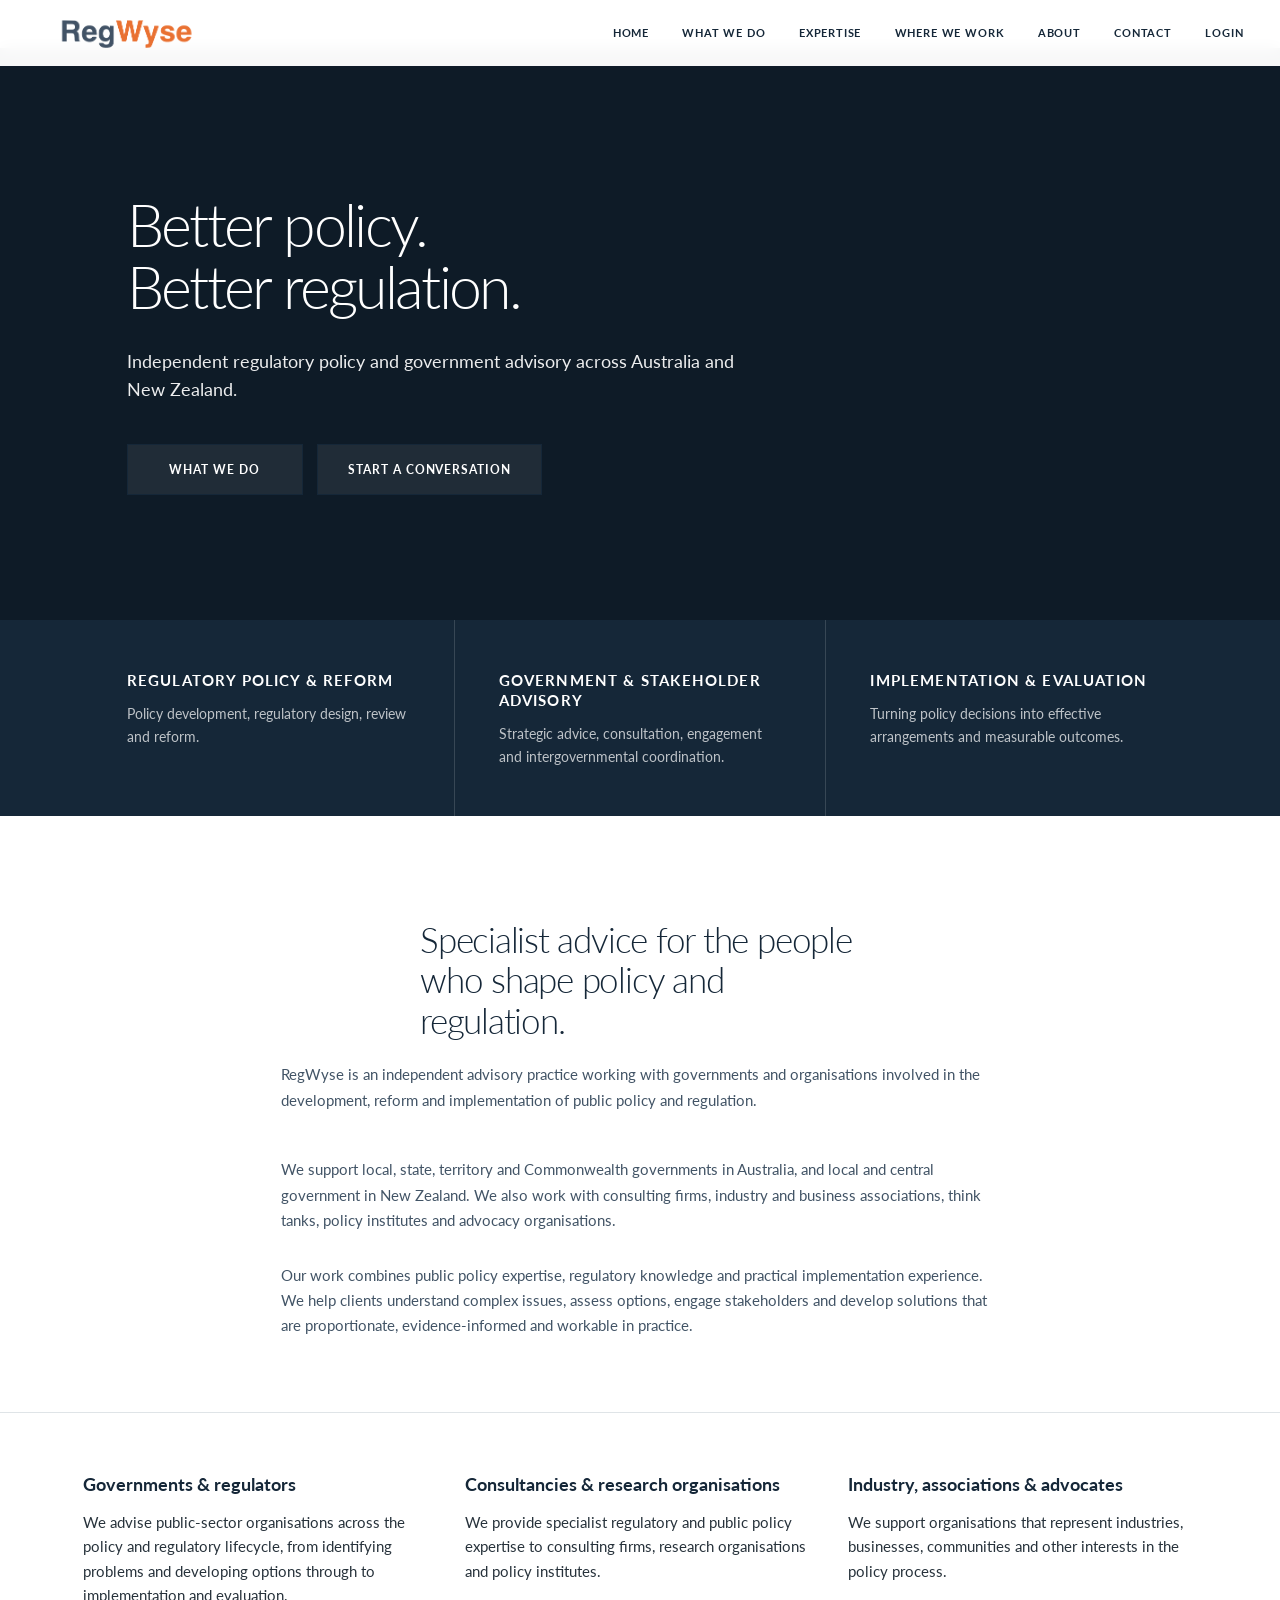
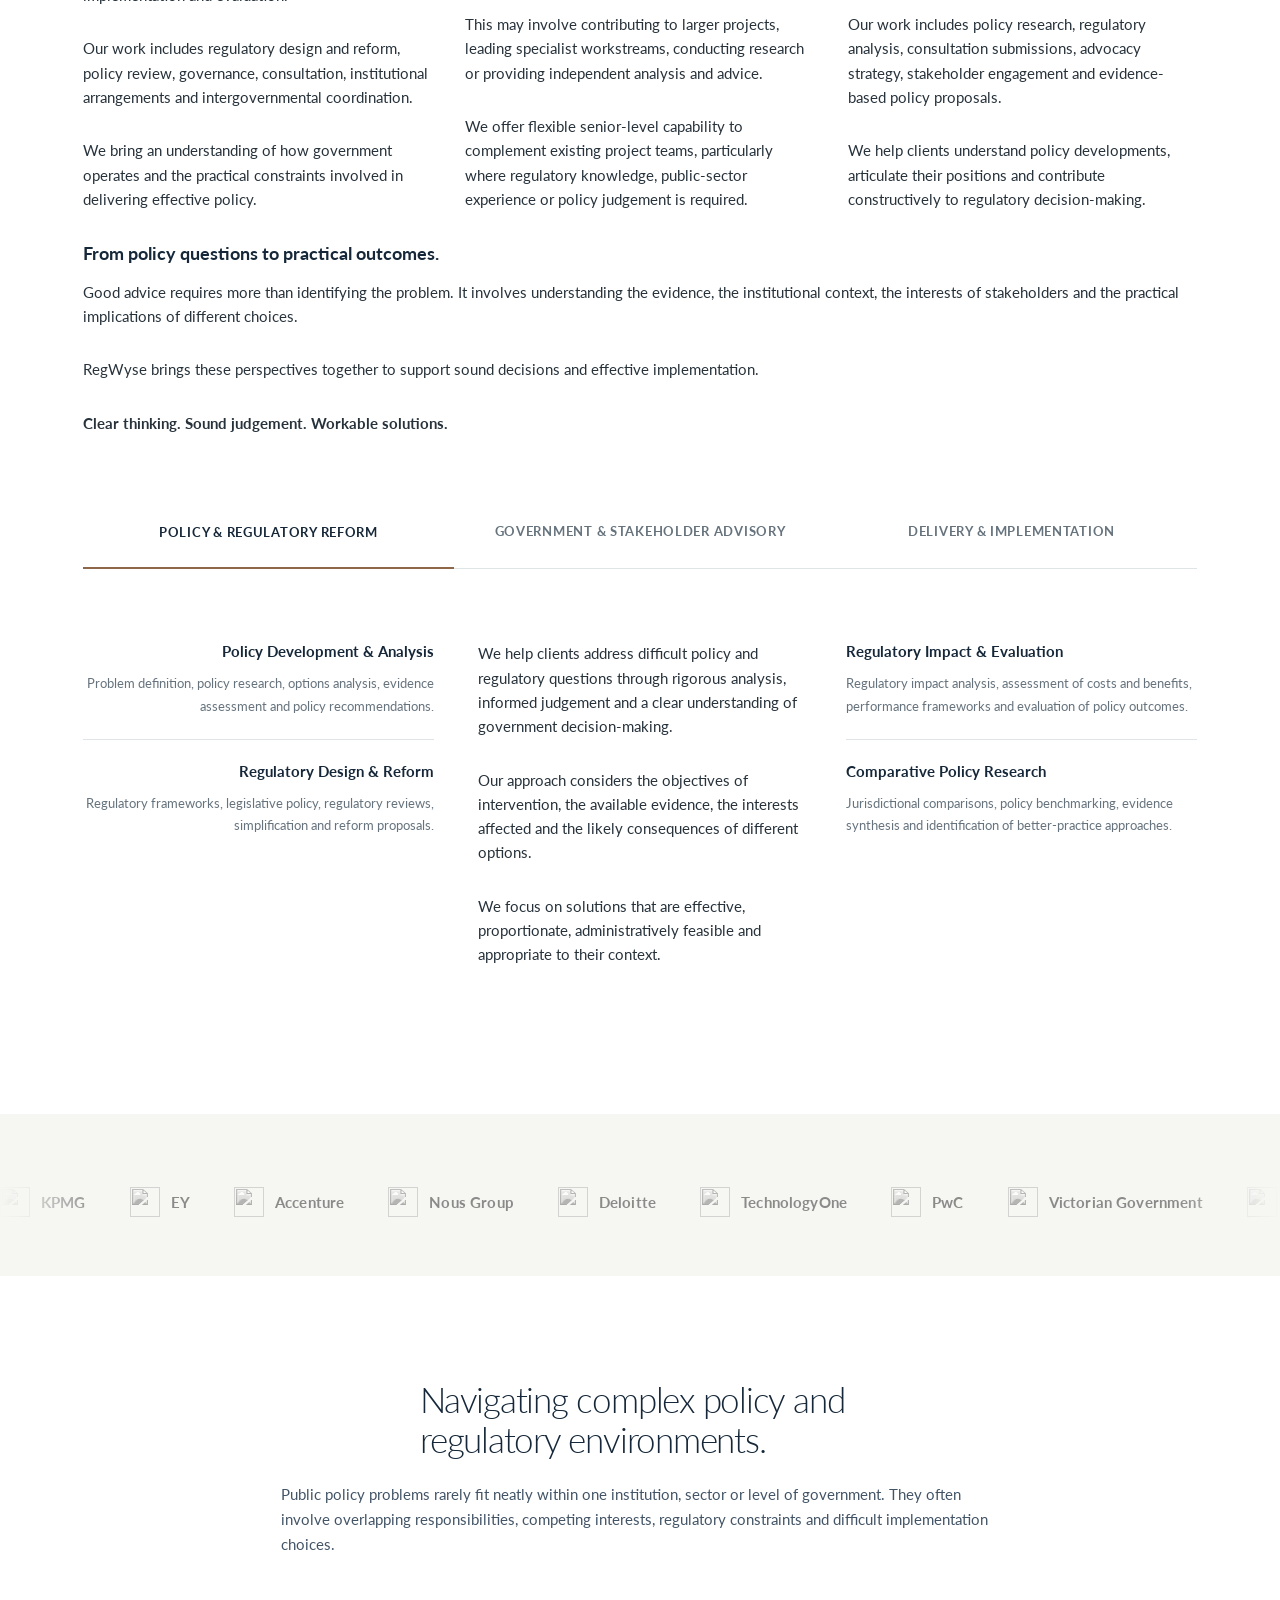
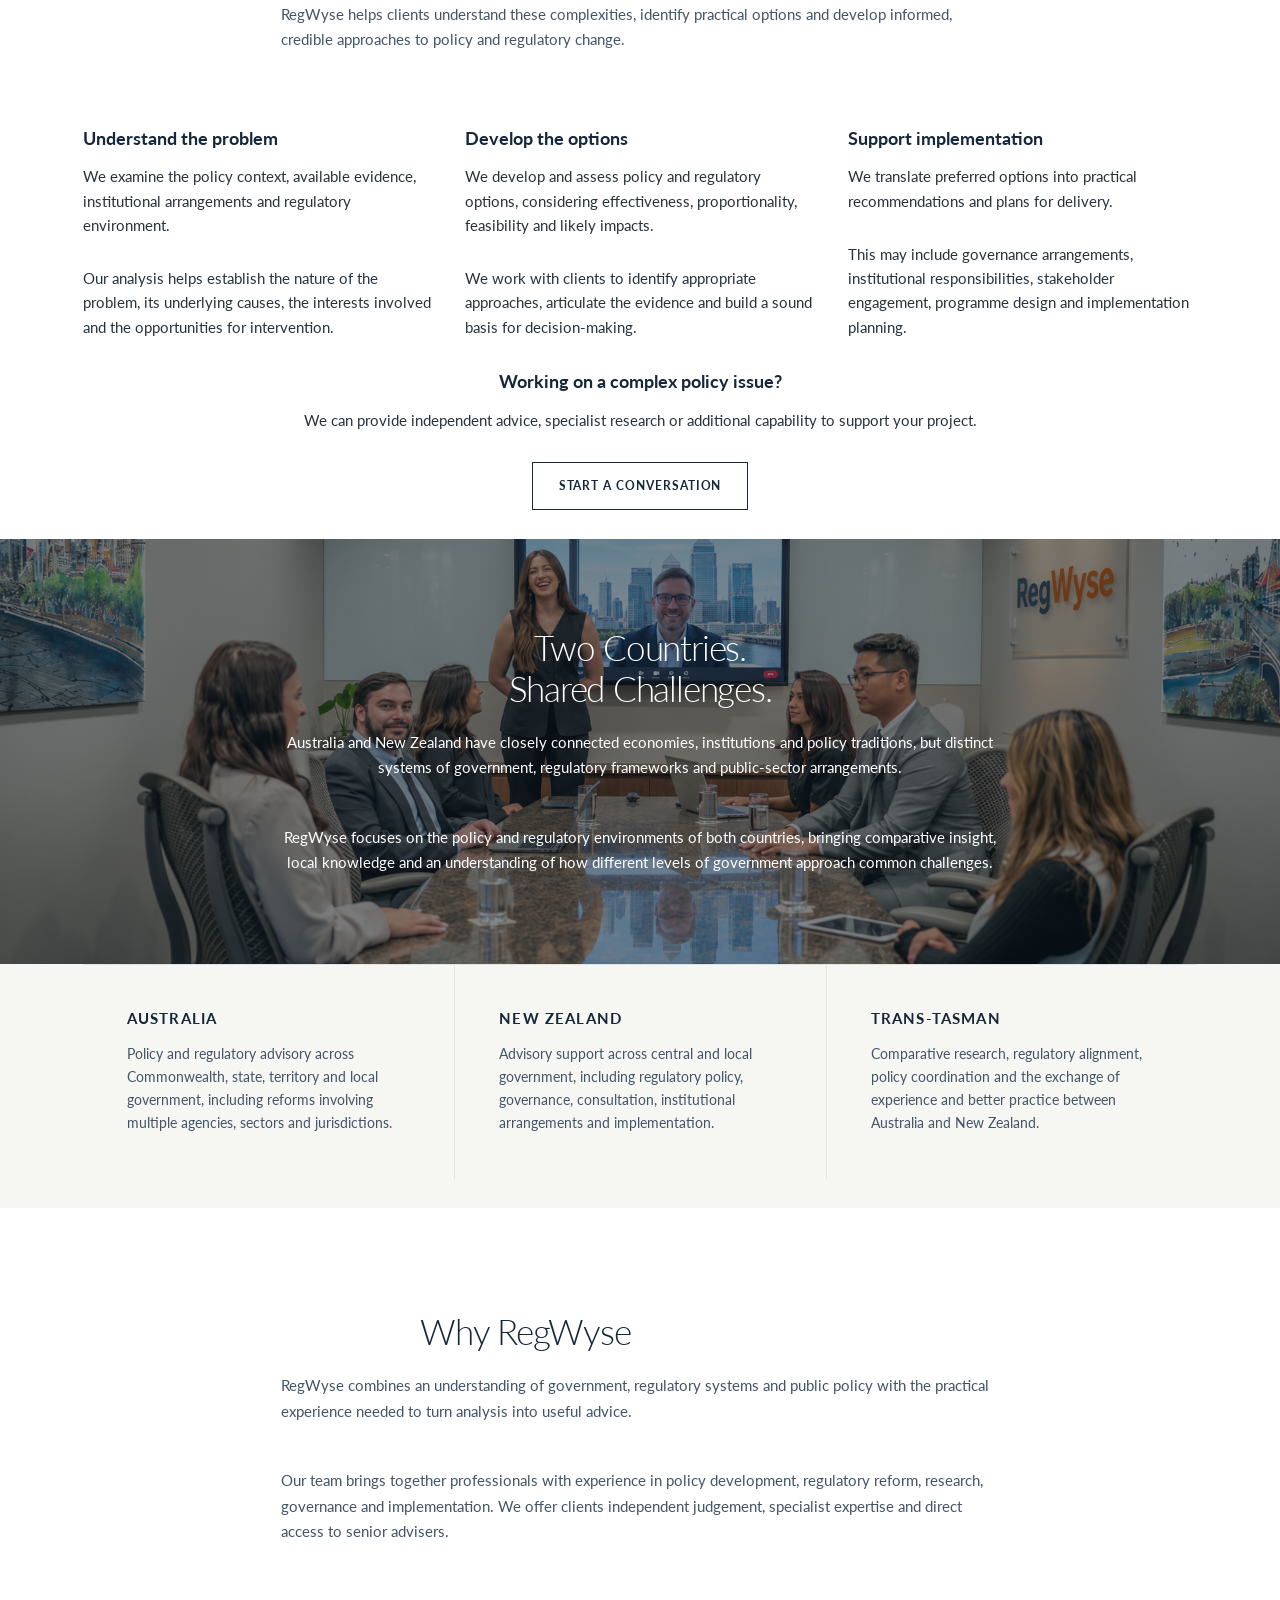
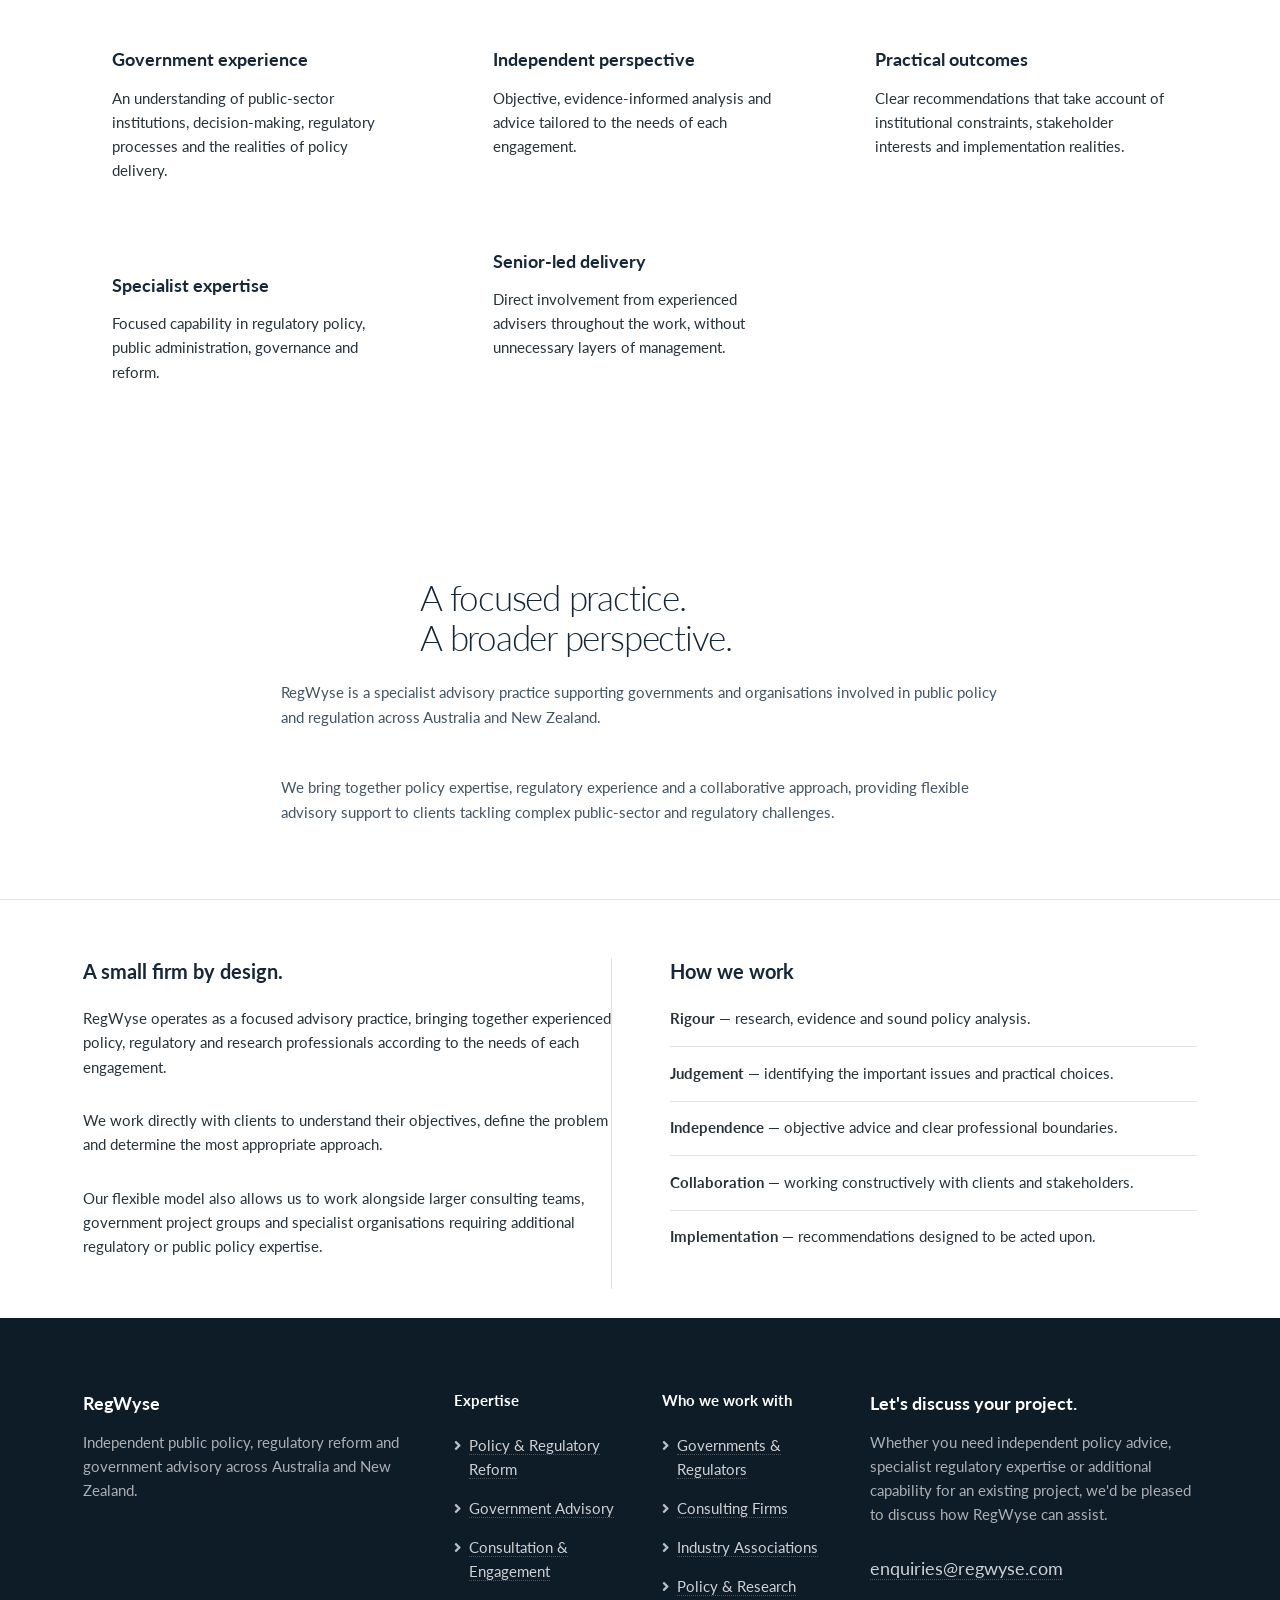
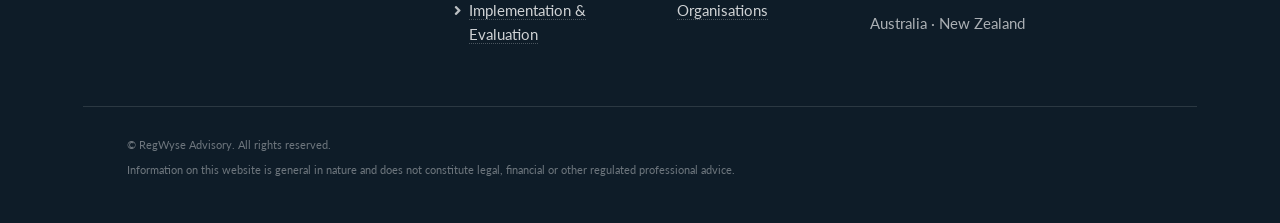
==== commit 200ab863: "New Au focus" ====
--- a/index.html
+++ b/index.html
@@ -1,15 +1,16 @@
+
 <!DOCTYPE HTML>
 <html lang="en-GB">
 
 <head>
-    <title>RegWyse | Regulatory Strategy &amp; Advisory</title>
+    <title>RegWyse | Regulatory Policy & Government Advisory</title>
 
     <meta charset="utf-8" />
     <meta name="viewport" content="width=device-width, initial-scale=1" />
 
     <meta
         name="description"
-        content="RegWyse provides independent regulatory strategy, reform, implementation and cross-border advisory services across Australia, New Zealand and the United Kingdom."
+        content="RegWyse is an independent regulatory policy and government advisory practice serving Australia and New Zealand. Specialist advice on policy, regulatory reform, consultation, governance and implementation."
     />
 
     <meta name="theme-color" content="#152738" />
@@ -22,17 +23,14 @@
 <div id="wrapper">
 
     <!-- =========================================================
-         HEADER AND NAVIGATION
+         HEADER
          ========================================================= -->
 
     <header id="header">
 
         <div class="logo">
             <a href="#banner" class="scrolly" aria-label="RegWyse home">
-                <img
-                    src="images/RegWyseLogoWhite.png"
-                    alt="RegWyse"
-                />
+                <img src="images/RegWyseLogoWhite.png" alt="RegWyse" />
             </a>
         </div>
 
@@ -41,27 +39,21 @@
                 <li class="current">
                     <a href="#banner" class="scrolly">Home</a>
                 </li>
-
                 <li>
                     <a href="#what-we-do" class="scrolly">What we do</a>
                 </li>
-
                 <li>
                     <a href="#expertise" class="scrolly">Expertise</a>
                 </li>
-
                 <li>
-                    <a href="#markets" class="scrolly">Markets</a>
+                    <a href="#markets" class="scrolly">Where we work</a>
                 </li>
-
                 <li>
                     <a href="#about" class="scrolly">About</a>
                 </li>
-
                 <li>
                     <a href="#footer" class="scrolly">Contact</a>
                 </li>
-
                 <li>
                     <a href="#login-modal">Login</a>
                 </li>
@@ -72,7 +64,7 @@
 
 
     <!-- =========================================================
-         HERO BANNER
+         HERO
          ========================================================= -->
 
     <section id="banner">
@@ -85,55 +77,39 @@
             playsinline
             preload="metadata"
         >
-            <source
-                src="assets/Video/banner2c.mp4"
-                type="video/mp4"
-            />
+            <source src="assets/Video/banner2c.mp4" type="video/mp4" />
         </video>
 
         <div class="content primary">
 
             <header>
-
                 <h1>
-                    Regulation,<br />
-                    made workable.
+                    Better policy.<br />
+                    Better regulation.
                 </h1>
 
                 <p>
-                    Regulatory strategy, reform and cross-border advisory<br />
-                    across Australia, New Zealand and the UK.
+                    Independent regulatory policy and government advisory
+                    across Australia and New Zealand.
                 </p>
-
             </header>
 
             <ul class="actions">
-
                 <li>
-                    <a
-                        href="#footer"
-                        class="button large wide scrolly"
-                    >
-                        Discuss your regulatory challenge
+                    <a href="#what-we-do" class="button large wide scrolly">
+                        What we do
                     </a>
                 </li>
-
                 <li>
-                    <a
-                        href="#expertise"
-                        class="button large wide scrolly"
-                    >
-                        Explore our expertise
+                    <a href="#footer" class="button large wide scrolly">
+                        Start a conversation
                     </a>
                 </li>
-
             </ul>
 
         </div>
 
 
-        <!-- Three headline capabilities -->
-
         <div class="content secondary">
 
             <div class="inner">
@@ -141,26 +117,26 @@
                 <div class="features">
 
                     <section>
-                        <h3>Regulatory Reform</h3>
+                        <h3>Regulatory Policy &amp; Reform</h3>
                         <p>
-                            Design, review and implementation of effective
-                            regulatory systems.
+                            Policy development, regulatory design, review
+                            and reform.
                         </p>
                     </section>
 
                     <section>
-                        <h3>Cross-Border Advisory</h3>
+                        <h3>Government &amp; Stakeholder Advisory</h3>
                         <p>
-                            Navigating regulatory requirements across Australia,
-                            New Zealand and the United Kingdom.
+                            Strategic advice, consultation, engagement
+                            and intergovernmental coordination.
                         </p>
                     </section>
 
                     <section>
-                        <h3>Regulatory Alignment</h3>
+                        <h3>Implementation &amp; Evaluation</h3>
                         <p>
-                            Coordination across agencies, jurisdictions
-                            and markets.
+                            Turning policy decisions into effective
+                            arrangements and measurable outcomes.
                         </p>
                     </section>
 
@@ -182,29 +158,32 @@
         <header class="accent1">
 
             <h2>
-                Expert advice for those who make regulation —
-                and those who work within it.
+                Specialist advice for the people
+                who shape policy and regulation.
             </h2>
 
             <p>
-                RegWyse is an independent regulatory advisory firm based in
-                Melbourne, with expertise and professional networks across
-                Australia, New Zealand and the United Kingdom.
+                RegWyse is an independent advisory practice working
+                with governments and organisations involved in the
+                development, reform and implementation of public policy
+                and regulation.
             </p>
 
             <p>
-                We work with governments and regulators to design, review
-                and improve regulatory systems, and with businesses to
-                navigate regulatory requirements, respond to change and
-                enter new markets.
+                We support local, state, territory and Commonwealth
+                governments in Australia, and local and central
+                government in New Zealand. We also work with consulting
+                firms, industry and business associations, think tanks,
+                policy institutes and advocacy organisations.
             </p>
 
             <p>
-                Our approach combines policy expertise with an understanding
-                of commercial and operational realities. We look beyond
-                what regulation requires to consider how it can be
-                implemented effectively, proportionately and with
-                lasting results.
+                Our work combines public policy expertise, regulatory
+                knowledge and practical implementation experience.
+                We help clients understand complex issues, assess
+                options, engage stakeholders and develop solutions
+                that are proportionate, evidence-informed and
+                workable in practice.
             </p>
 
         </header>
@@ -221,79 +200,81 @@
                     <h3>Governments &amp; regulators</h3>
 
                     <p>
-                        We support public bodies with regulatory strategy,
-                        policy development, reform, review and implementation.
-                    </p>
-
-                    <p>
-                        Our work can include options analysis, regulatory
-                        design, consultation, governance, intergovernmental
-                        coordination, implementation planning and evaluation.
-                    </p>
-
-                    <p>
-                        We focus not only on what a regulatory system is
-                        intended to achieve, but on how it will operate
-                        in practice: who will administer it, how regulated
-                        organisations will respond, where unnecessary burden
-                        may arise and how outcomes can be measured.
-                    </p>
-
-                </div>
-
-
-                <!-- Businesses -->
+                        We advise public-sector organisations across
+                        the policy and regulatory lifecycle, from
+                        identifying problems and developing options
+                        through to implementation and evaluation.
+                    </p>
+
+                    <p>
+                        Our work includes regulatory design and reform,
+                        policy review, governance, consultation,
+                        institutional arrangements and
+                        intergovernmental coordination.
+                    </p>
+
+                    <p>
+                        We bring an understanding of how government
+                        operates and the practical constraints
+                        involved in delivering effective policy.
+                    </p>
+
+                </div>
+
+
+                <!-- Consultancies -->
 
                 <div class="col-4 col-12-medium">
 
-                    <h3>Businesses &amp; regulated organisations</h3>
-
-                    <p>
-                        We help organisations understand what regulation
-                        means for them in practical terms.
-                    </p>
-
-                    <p>
-                        That includes market-entry advice, regulatory mapping,
-                        licensing and registration requirements, governance
-                        and compliance design, regulatory change, readiness
-                        assessments and engagement with regulators.
-                    </p>
-
-                    <p>
-                        Our role is to establish what applies, what is
-                        material, what needs to change and how regulatory
-                        requirements should be translated into workable
-                        business arrangements.
-                    </p>
-
-                </div>
-
-
-                <!-- Cross-border -->
+                    <h3>Consultancies &amp; research organisations</h3>
+
+                    <p>
+                        We provide specialist regulatory and public
+                        policy expertise to consulting firms,
+                        research organisations and policy institutes.
+                    </p>
+
+                    <p>
+                        This may involve contributing to larger
+                        projects, leading specialist workstreams,
+                        conducting research or providing independent
+                        analysis and advice.
+                    </p>
+
+                    <p>
+                        We offer flexible senior-level capability
+                        to complement existing project teams,
+                        particularly where regulatory knowledge,
+                        public-sector experience or policy judgement
+                        is required.
+                    </p>
+
+                </div>
+
+
+                <!-- Associations -->
 
                 <div class="col-4 col-12-medium">
 
-                    <h3>Cross-border work</h3>
-
-                    <p>
-                        For organisations operating across multiple
-                        jurisdictions, we identify what is already covered
-                        by existing arrangements, what is materially
-                        different and what genuinely needs to change.
-                    </p>
-
-                    <p>
-                        We compare regulatory regimes across Australia,
-                        New Zealand and the United Kingdom, identifying
-                        equivalence, gaps, duplication and
-                        jurisdiction-specific requirements.
-                    </p>
-
-                    <p>
-                        The result is a clearer route into a new market
-                        without redesigning governance and compliance
-                        arrangements unnecessarily.
+                    <h3>Industry, associations &amp; advocates</h3>
+
+                    <p>
+                        We support organisations that represent
+                        industries, businesses, communities and
+                        other interests in the policy process.
+                    </p>
+
+                    <p>
+                        Our work includes policy research, regulatory
+                        analysis, consultation submissions, advocacy
+                        strategy, stakeholder engagement and
+                        evidence-based policy proposals.
+                    </p>
+
+                    <p>
+                        We help clients understand policy developments,
+                        articulate their positions and contribute
+                        constructively to regulatory decision-making.
                     </p>
 
                 </div>
@@ -301,33 +282,32 @@
             </div>
 
 
-            <!-- Practical delivery -->
-
             <div class="row">
 
                 <div class="col-12">
 
                     <h3>
-                        From regulatory requirement to workable action.
+                        From policy questions to practical outcomes.
                     </h3>
 
                     <p>
-                        Our advice does not stop at describing the regulatory
-                        position. We help clients determine what matters,
-                        what needs to change, who needs to act and what
-                        should happen next.
-                    </p>
-
-                    <p>
-                        That means translating legislation, policy and
-                        regulatory expectations into clear decisions,
-                        governance arrangements, implementation plans
-                        and operational actions.
+                        Good advice requires more than identifying
+                        the problem. It involves understanding the
+                        evidence, the institutional context, the
+                        interests of stakeholders and the practical
+                        implications of different choices.
+                    </p>
+
+                    <p>
+                        RegWyse brings these perspectives together
+                        to support sound decisions and effective
+                        implementation.
                     </p>
 
                     <p>
                         <strong>
-                            We translate regulation into action.
+                            Clear thinking. Sound judgement.
+                            Workable solutions.
                         </strong>
                     </p>
 
@@ -340,18 +320,17 @@
 
         <!-- =====================================================
              EXPERTISE TABS
-             These remain INSIDE the What We Do section.
              ===================================================== -->
 
         <ul id="expertise" class="tabs">
 
-            <!-- TAB ONE: PUBLIC SECTOR -->
+            <!-- TAB ONE -->
 
             <li>
 
                 <h3>
-                    Public Sector
-                    <span class="extra">&amp; Regulation</span>
+                    Policy
+                    <span class="extra">&amp; Regulatory Reform</span>
                 </h3>
 
                 <div class="spotlight">
@@ -359,24 +338,20 @@
                     <ul>
 
                         <li>
-                            <h4>Regulatory Strategy &amp; Reform</h4>
+                            <h4>Policy Development &amp; Analysis</h4>
                             <p>
-                                Policy development, regulatory review,
-                                options analysis, regulatory design,
-                                simplification, operating models and
-                                implementation.
+                                Problem definition, policy research,
+                                options analysis, evidence assessment
+                                and policy recommendations.
                             </p>
                         </li>
 
                         <li>
-                            <h4>
-                                Government &amp; Intergovernmental Advisory
-                            </h4>
+                            <h4>Regulatory Design &amp; Reform</h4>
                             <p>
-                                Cross-agency governance, intergovernmental
-                                coordination, regulatory harmonisation,
-                                accountability frameworks and
-                                institutional design.
+                                Regulatory frameworks, legislative
+                                policy, regulatory reviews,
+                                simplification and reform proposals.
                             </p>
                         </li>
 
@@ -386,24 +361,29 @@
                     <div class="content">
 
                         <h3>
-                            Better regulation starts with better design.
+                            Better regulation begins with
+                            better policy.
                         </h3>
 
                         <p>
-                            We advise governments, regulators and organisations
-                            on the design, review and reform of regulatory
-                            systems.
+                            We help clients address difficult policy
+                            and regulatory questions through rigorous
+                            analysis, informed judgement and a
+                            clear understanding of government
+                            decision-making.
                         </p>
 
                         <p>
-                            Our work spans the regulatory lifecycle — from
-                            defining the policy problem and assessing options
-                            through to implementation and evaluation.
+                            Our approach considers the objectives of
+                            intervention, the available evidence,
+                            the interests affected and the likely
+                            consequences of different options.
                         </p>
 
                         <p>
-                            The focus is on regulation that is effective,
-                            proportionate and workable in practice.
+                            We focus on solutions that are effective,
+                            proportionate, administratively feasible
+                            and appropriate to their context.
                         </p>
 
                     </div>
@@ -412,23 +392,22 @@
                     <ul>
 
                         <li>
-                            <h4>
-                                Regulatory Communication &amp; Engagement
-                            </h4>
+                            <h4>Regulatory Impact &amp; Evaluation</h4>
                             <p>
-                                Consultation, regulatory guidance,
-                                stakeholder engagement, compliance
-                                communication and behaviourally informed
-                                messaging.
+                                Regulatory impact analysis,
+                                assessment of costs and benefits,
+                                performance frameworks and
+                                evaluation of policy outcomes.
                             </p>
                         </li>
 
                         <li>
-                            <h4>Evidence &amp; Policy Translation</h4>
+                            <h4>Comparative Policy Research</h4>
                             <p>
-                                Evidence synthesis, comparative research,
-                                policy benchmarking and translation of
-                                technical material for decision-makers.
+                                Jurisdictional comparisons,
+                                policy benchmarking, evidence
+                                synthesis and identification of
+                                better-practice approaches.
                             </p>
                         </li>
 
@@ -439,13 +418,13 @@
             </li>
 
 
-            <!-- TAB TWO: CROSS-BORDER -->
+            <!-- TAB TWO -->
 
             <li>
 
                 <h3>
-                    Cross-Border
-                    <span class="extra">Advisory</span>
+                    Government
+                    <span class="extra">&amp; Stakeholder Advisory</span>
                 </h3>
 
                 <div class="spotlight">
@@ -453,22 +432,22 @@
                     <ul>
 
                         <li>
-                            <h4>Market Entry</h4>
+                            <h4>Intergovernmental Advisory</h4>
                             <p>
-                                Assessment of applicable regulatory regimes,
-                                regulators, licences, registrations,
-                                governance requirements and
-                                operational obligations.
+                                Federal, state, territory and local
+                                government coordination, policy
+                                alignment and cross-jurisdictional
+                                regulatory issues.
                             </p>
                         </li>
 
                         <li>
-                            <h4>Regulatory Mapping</h4>
+                            <h4>Consultation &amp; Engagement</h4>
                             <p>
-                                Comparison of requirements across
-                                jurisdictions to identify equivalence,
-                                material differences and
-                                unnecessary duplication.
+                                Consultation design, stakeholder
+                                mapping, engagement strategies,
+                                workshops and facilitated
+                                policy discussions.
                             </p>
                         </li>
 
@@ -477,26 +456,31 @@
 
                     <div class="content">
 
-                        <h3>Three markets. One view.</h3>
+                        <h3>
+                            Navigating the policy environment.
+                        </h3>
 
                         <p>
-                            We advise organisations entering or operating
-                            across Australia, New Zealand and the
-                            United Kingdom.
+                            Public policy rarely involves a single
+                            organisation or perspective. Effective
+                            outcomes depend on understanding
+                            institutions, interests, processes
+                            and the wider political and
+                            regulatory environment.
                         </p>
 
                         <p>
-                            Rather than examining each jurisdiction in
-                            isolation, we assess how existing arrangements
-                            translate and identify what genuinely
-                            needs to change.
+                            We help clients engage with government,
+                            coordinate across agencies and
+                            jurisdictions, and contribute
+                            effectively to policy development.
                         </p>
 
                         <p>
-                            <strong>
-                                What is already covered. What is different.
-                                What needs to be done.
-                            </strong>
+                            Our advice is designed to be
+                            evidence-informed, constructive
+                            and sensitive to the realities
+                            of public-sector decision-making.
                         </p>
 
                     </div>
@@ -505,20 +489,22 @@
                     <ul>
 
                         <li>
-                            <h4>Regulatory Gap Analysis</h4>
+                            <h4>Policy Submissions &amp; Advocacy</h4>
                             <p>
-                                Assessment of existing governance, policies,
-                                systems and controls against new or changed
-                                regulatory requirements.
+                                Consultation responses, policy
+                                positions, regulatory submissions,
+                                briefing papers and advocacy
+                                strategies.
                             </p>
                         </li>
 
                         <li>
-                            <h4>Compliance &amp; Governance Design</h4>
+                            <h4>Institutional &amp; Governance Advice</h4>
                             <p>
-                                Proportionate governance, policies, controls,
-                                monitoring, reporting and accountability
-                                arrangements.
+                                Governance structures, roles and
+                                responsibilities, accountability
+                                arrangements and institutional
+                                design.
                             </p>
                         </li>
 
@@ -529,12 +515,12 @@
             </li>
 
 
-            <!-- TAB THREE: IMPLEMENTATION -->
+            <!-- TAB THREE -->
 
             <li>
 
                 <h3>
-                    Change
+                    Delivery
                     <span class="extra">&amp; Implementation</span>
                 </h3>
 
@@ -543,20 +529,22 @@
                     <ul>
 
                         <li>
-                            <h4>Regulatory Change</h4>
+                            <h4>Implementation Planning</h4>
                             <p>
-                                Horizon scanning, impact analysis, executive
-                                briefings, readiness reviews and
-                                implementation planning.
+                                Translating policy decisions into
+                                delivery plans, operational
+                                arrangements, governance and
+                                implementation workstreams.
                             </p>
                         </li>
 
                         <li>
-                            <h4>Licensing &amp; Regulatory Readiness</h4>
+                            <h4>Regulatory Operating Models</h4>
                             <p>
-                                Preparation for licensing, registration or
-                                approval, including governance review and
-                                coordination of implementation workstreams.
+                                Regulatory administration,
+                                institutional capabilities,
+                                responsibilities, processes
+                                and operating arrangements.
                             </p>
                         </li>
 
@@ -566,44 +554,50 @@
                     <div class="content">
 
                         <h3>
-                            From requirement to implementation.
+                            Turning policy into practice.
                         </h3>
 
                         <p>
-                            Good regulatory advice does not stop at
-                            describing the regulatory position.
+                            The success of public policy depends
+                            on what happens after decisions
+                            have been made.
                         </p>
 
                         <p>
-                            We work with clients to determine what matters,
-                            establish priorities and translate regulatory
-                            requirements into governance, policy, process
-                            and operational change.
+                            We help organisations translate policy
+                            and regulatory objectives into practical
+                            arrangements for implementation,
+                            administration and oversight.
                         </p>
 
+                        <p>
+                            Our focus is on ensuring that
+                            recommendations can be delivered,
+                            responsibilities are clear and
+                            outcomes can be assessed.
+                        </p>
+
                     </div>
 
 
                     <ul>
 
                         <li>
-                            <h4>
-                                Regulator &amp; Stakeholder Engagement
-                            </h4>
+                            <h4>Organisational Change</h4>
                             <p>
-                                Engagement strategy, meeting preparation,
-                                regulatory submissions, consultation responses
-                                and briefing materials.
+                                Change assessment, readiness,
+                                stakeholder communication,
+                                transition planning and
+                                implementation support.
                             </p>
                         </li>
 
                         <li>
-                            <h4>Facilitation &amp; Co-design</h4>
+                            <h4>Performance &amp; Evaluation</h4>
                             <p>
-                                Structured workshops, stakeholder
-                                roundtables, implementation planning
-                                and cross-agency processes for difficult
-                                regulatory problems.
+                                Programme evaluation, monitoring
+                                frameworks, performance measures
+                                and continuous improvement.
                             </p>
                         </li>
 
@@ -620,7 +614,7 @@
 
     <!-- =========================================================
          ORGANISATIONS CAROUSEL
-         Now a separate section, outside What We Do.
+         Retained as an illustrative concept element.
          ========================================================= -->
 
     <section id="organisations" class="rw-organisations">
@@ -629,7 +623,7 @@
 
             <div
                 class="rw-carousel"
-                aria-label="Illustrative organisations across regulated markets"
+                aria-label="Illustrative organisations across government and industry"
             >
 
                 <div class="rw-carousel-track">
@@ -681,6 +675,11 @@
                             <span>NSW Government</span>
                         </a>
 
+                        <a href="https://www.qld.gov.au/" target="_blank" rel="noopener noreferrer">
+                            <img src="https://www.google.com/s2/favicons?domain=qld.gov.au&amp;sz=64" alt="" />
+                            <span>Queensland Government</span>
+                        </a>
+
                         <a href="https://www.beca.com/" target="_blank" rel="noopener noreferrer">
                             <img src="https://www.google.com/s2/favicons?domain=beca.com&amp;sz=64" alt="" />
                             <span>Beca</span>
@@ -696,11 +695,6 @@
                             <span>GHD</span>
                         </a>
 
-                        <a href="https://www.qld.gov.au/" target="_blank" rel="noopener noreferrer">
-                            <img src="https://www.google.com/s2/favicons?domain=qld.gov.au&amp;sz=64" alt="" />
-                            <span>Queensland Government</span>
-                        </a>
-
                         <a href="https://datacom.com/" target="_blank" rel="noopener noreferrer">
                             <img src="https://www.google.com/s2/favicons?domain=datacom.com&amp;sz=64" alt="" />
                             <span>Datacom</span>
@@ -748,7 +742,8 @@
 
 
     <!-- =========================================================
-         CROSS-BORDER ADVISORY
+         PUBLIC POLICY ADVISORY
+         Replaces the former cross-border market-entry focus.
          ========================================================= -->
 
     <section id="cross-border" class="main alt">
@@ -756,22 +751,22 @@
         <header>
 
             <h2>
-                Cross-border regulation without starting again.
+                Navigating complex policy
+                and regulatory environments.
             </h2>
 
             <p>
-                Expanding into a new jurisdiction shouldn't mean
-                rebuilding every governance, compliance and operational
-                arrangement from the ground up.
+                Public policy problems rarely fit neatly within
+                one institution, sector or level of government.
+                They often involve overlapping responsibilities,
+                competing interests, regulatory constraints
+                and difficult implementation choices.
             </p>
 
             <p>
-                We begin by understanding what an organisation already
-                has in place. We then assess how those arrangements
-                compare with the requirements of the destination market,
-                identifying equivalence, material differences and
-                genuine gaps. The result is a focused, proportionate
-                programme of change that builds on existing capabilities.
+                RegWyse helps clients understand these complexities,
+                identify practical options and develop informed,
+                credible approaches to policy and regulatory change.
             </p>
 
         </header>
@@ -781,66 +776,62 @@
 
             <div class="row gtr-150">
 
-                <!-- Market entry -->
-
                 <div class="col-4 col-12-medium">
 
-                    <h3>Market entry</h3>
-
-                    <p>
-                        We identify the regulatory regimes relevant to
-                        the proposed activity and translate them into
-                        a practical entry plan.
-                    </p>
-
-                    <p>
-                        This may include regulators, licences, registrations,
-                        governance requirements, conduct obligations,
-                        reporting requirements, industry standards and
-                        sector-specific obligations.
-                    </p>
-
-                </div>
-
-
-                <!-- Regulatory mapping -->
+                    <h3>Understand the problem</h3>
+
+                    <p>
+                        We examine the policy context, available
+                        evidence, institutional arrangements
+                        and regulatory environment.
+                    </p>
+
+                    <p>
+                        Our analysis helps establish the nature
+                        of the problem, its underlying causes,
+                        the interests involved and the
+                        opportunities for intervention.
+                    </p>
+
+                </div>
+
 
                 <div class="col-4 col-12-medium">
 
-                    <h3>Regulatory mapping</h3>
-
-                    <p>
-                        We compare requirements across jurisdictions
-                        to identify equivalent obligations, material
-                        differences, duplication and requirements
-                        unique to a particular market.
-                    </p>
-
-                    <p>
-                        The result is a structured view of what the
-                        organisation already has and what it needs
-                        to change.
-                    </p>
-
-                </div>
-
-
-                <!-- Implementation -->
+                    <h3>Develop the options</h3>
+
+                    <p>
+                        We develop and assess policy and regulatory
+                        options, considering effectiveness,
+                        proportionality, feasibility and
+                        likely impacts.
+                    </p>
+
+                    <p>
+                        We work with clients to identify
+                        appropriate approaches, articulate
+                        the evidence and build a sound
+                        basis for decision-making.
+                    </p>
+
+                </div>
+
 
                 <div class="col-4 col-12-medium">
 
-                    <h3>Implementation</h3>
-
-                    <p>
-                        We convert the regulatory analysis into a
-                        prioritised programme of governance, policy,
-                        control and operational change.
-                    </p>
-
-                    <p>
-                        Where specialist legal, tax or technical advice
-                        is required, we work alongside appropriately
-                        qualified advisers.
+                    <h3>Support implementation</h3>
+
+                    <p>
+                        We translate preferred options into
+                        practical recommendations and plans
+                        for delivery.
+                    </p>
+
+                    <p>
+                        This may include governance arrangements,
+                        institutional responsibilities, stakeholder
+                        engagement, programme design and
+                        implementation planning.
                     </p>
 
                 </div>
@@ -848,18 +839,16 @@
             </div>
 
 
-            <!-- Cross-border enquiry -->
-
             <div class="row">
 
                 <div class="col-12 align-center">
 
-                    <h3>Considering a new market?</h3>
-
-                    <p>
-                        We can help you establish what already meets
-                        the requirements, what needs to change and
-                        where to focus your resources.
+                    <h3>Working on a complex policy issue?</h3>
+
+                    <p>
+                        We can provide independent advice,
+                        specialist research or additional
+                        capability to support your project.
                     </p>
 
                     <a href="#footer" class="button scrolly">
@@ -876,8 +865,8 @@
 
 
     <!-- =========================================================
-         MARKETS
-         Photographic background is controlled by main.css.
+         AUSTRALIA & NEW ZEALAND
+         Retains the existing #markets identifier for CSS.
          ========================================================= -->
 
     <section id="markets" class="main accent2">
@@ -885,22 +874,23 @@
         <header>
 
             <h2>
-                Three Markets.<br />
-                One Regulatory Perspective.
+                Two Countries.<br />
+                Shared Challenges.
             </h2>
 
             <p>
-                Australia, New Zealand and the United Kingdom share
-                deep legal, institutional and economic connections,
-                yet each has distinct regulatory frameworks and
-                approaches to implementation.
+                Australia and New Zealand have closely connected
+                economies, institutions and policy traditions,
+                but distinct systems of government, regulatory
+                frameworks and public-sector arrangements.
             </p>
 
             <p>
-                RegWyse combines local knowledge with cross-border
-                expertise to help governments and businesses identify
-                opportunities for alignment, navigate regulatory
-                differences and avoid unnecessary duplication.
+                RegWyse focuses on the policy and regulatory
+                environments of both countries, bringing
+                comparative insight, local knowledge and an
+                understanding of how different levels of
+                government approach common challenges.
             </p>
 
         </header>
@@ -912,12 +902,14 @@
 
                 <section>
 
-                    <h3>United Kingdom</h3>
-
-                    <p>
-                        We advise organisations entering and operating
-                        in the UK and support UK businesses expanding
-                        into Australia and New Zealand.
+                    <h3>Australia</h3>
+
+                    <p>
+                        Policy and regulatory advisory across
+                        Commonwealth, state, territory and
+                        local government, including reforms
+                        involving multiple agencies, sectors
+                        and jurisdictions.
                     </p>
 
                 </section>
@@ -925,12 +917,13 @@
 
                 <section>
 
-                    <h3>Australia</h3>
-
-                    <p>
-                        Our Australian practice spans public-sector
-                        regulation, commercial regulatory advisory
-                        and cross-border market entry.
+                    <h3>New Zealand</h3>
+
+                    <p>
+                        Advisory support across central and local
+                        government, including regulatory policy,
+                        governance, consultation, institutional
+                        arrangements and implementation.
                     </p>
 
                 </section>
@@ -938,12 +931,13 @@
 
                 <section>
 
-                    <h3>New Zealand</h3>
-
-                    <p>
-                        We support organisations entering or operating
-                        in New Zealand and advise on trans-Tasman
-                        and wider UK–Australasia regulatory issues.
+                    <h3>Trans-Tasman</h3>
+
+                    <p>
+                        Comparative research, regulatory alignment,
+                        policy coordination and the exchange of
+                        experience and better practice between
+                        Australia and New Zealand.
                     </p>
 
                 </section>
@@ -966,19 +960,19 @@
             <h2>Why RegWyse</h2>
 
             <p>
-                Understanding regulation requires more than interpreting
-                legislation or developing policy. It requires an
-                appreciation of the institutions that administer it,
-                the businesses affected by it and the practical
-                realities of implementation.
+                RegWyse combines an understanding of government,
+                regulatory systems and public policy with the
+                practical experience needed to turn analysis
+                into useful advice.
             </p>
 
             <p>
-                Our team brings together policy, regulatory and
-                commercial experience from both sides of the table.
-                We combine rigorous analysis with informed judgement,
-                senior-level involvement and a commitment to
-                recommendations that clients can put into practice.
+                Our team brings together professionals with
+                experience in policy development, regulatory
+                reform, research, governance and implementation.
+                We offer clients independent judgement,
+                specialist expertise and direct access
+                to senior advisers.
             </p>
 
         </header>
@@ -988,111 +982,93 @@
 
             <div class="posts">
 
-                <!-- Column one -->
-
                 <div>
 
                     <article>
-
                         <div class="content">
 
-                            <h3>Regulation from both perspectives</h3>
+                            <h3>Government experience</h3>
 
                             <p>
-                                Our work spans regulatory policy and the
-                                practical requirements placed on regulated
-                                organisations. We understand both regulatory
-                                intent and operational reality.
+                                An understanding of public-sector
+                                institutions, decision-making,
+                                regulatory processes and the
+                                realities of policy delivery.
                             </p>
 
                         </div>
-
                     </article>
 
 
                     <article>
-
                         <div class="content">
 
+                            <h3>Specialist expertise</h3>
+
+                            <p>
+                                Focused capability in regulatory
+                                policy, public administration,
+                                governance and reform.
+                            </p>
+
+                        </div>
+                    </article>
+
+                </div>
+
+
+                <div>
+
+                    <article>
+                        <div class="content">
+
+                            <h3>Independent perspective</h3>
+
+                            <p>
+                                Objective, evidence-informed
+                                analysis and advice tailored
+                                to the needs of each engagement.
+                            </p>
+
+                        </div>
+                    </article>
+
+
+                    <article>
+                        <div class="content">
+
                             <h3>Senior-led delivery</h3>
 
                             <p>
-                                RegWyse is deliberately small. Senior
-                                advisers remain involved from initial
-                                scoping through to analysis,
-                                recommendations and implementation.
+                                Direct involvement from experienced
+                                advisers throughout the work,
+                                without unnecessary layers
+                                of management.
                             </p>
 
                         </div>
-
                     </article>
 
                 </div>
 
 
-                <!-- Column two -->
-
                 <div>
 
                     <article>
-
                         <div class="content">
 
-                            <h3>Cross-border specialism</h3>
+                            <h3>Practical outcomes</h3>
 
                             <p>
-                                Our geographic focus is deliberate.
-                                We specialise in the regulatory
-                                similarities and differences between
-                                Australia, New Zealand and the UK,
-                                and their practical significance.
+                                Clear recommendations that take
+                                account of institutional constraints,
+                                stakeholder interests and
+                                implementation realities.
                             </p>
 
                         </div>
-
                     </article>
 
-
-                    <article>
-
-                        <div class="content">
-
-                            <h3>Independent advice</h3>
-
-                            <p>
-                                We are independent of audit, legal
-                                and technology businesses. Our advice
-                                is shaped by the regulatory issue,
-                                the evidence and the client's objectives.
-                            </p>
-
-                        </div>
-
-                    </article>
-
-                </div>
-
-
-                <!-- Column three -->
-
-                <div>
-
-                    <article>
-
-                        <div class="content">
-
-                            <h3>Practical recommendations</h3>
-
-                            <p>
-                                Our work is designed to establish
-                                what applies, what matters, what
-                                needs to change and what happens next.
-                            </p>
-
-                        </div>
-
-                    </article>
-
                 </div>
 
             </div>
@@ -1103,7 +1079,7 @@
 
 
     <!-- =========================================================
-         ABOUT REGWYSE
+         ABOUT
          ========================================================= -->
 
     <section id="about" class="main">
@@ -1111,21 +1087,23 @@
         <header class="accent1">
 
             <h2>
-                A specialist practice.<br />
+                A focused practice.<br />
                 A broader perspective.
             </h2>
 
             <p>
-                RegWyse is an independent advisory practice built
-                around experienced professionals, direct client
-                relationships and specialist regulatory knowledge.
+                RegWyse is a specialist advisory practice
+                supporting governments and organisations
+                involved in public policy and regulation
+                across Australia and New Zealand.
             </p>
 
             <p>
-                We work across the boundaries between public policy,
-                regulatory administration and business operations,
-                bringing together the expertise needed to address
-                complex regulatory questions.
+                We bring together policy expertise, regulatory
+                experience and a collaborative approach,
+                providing flexible advisory support to
+                clients tackling complex public-sector
+                and regulatory challenges.
             </p>
 
         </header>
@@ -1135,41 +1113,35 @@
 
             <div class="row">
 
-                <!-- A small firm by design -->
-
                 <div class="col-6 col-12-medium">
 
                     <h3>A small firm by design.</h3>
 
                     <p>
-                        Based in Melbourne, RegWyse brings together
-                        professionals with experience in government,
-                        regulatory policy, research, consulting
-                        and industry.
-                    </p>
-
-                    <p>
-                        Our operating model is deliberately focused.
-                        Clients work directly with senior advisers
-                        who remain involved throughout an engagement,
-                        from understanding the problem and defining
-                        its scope to developing recommendations
-                        and supporting implementation.
-                    </p>
-
-                    <p>
-                        Where a project calls for additional expertise,
-                        we draw on specialist networks across Australia,
-                        New Zealand and the United Kingdom. This allows
-                        us to assemble the right capabilities without
-                        the overhead or complexity of a large
-                        multidisciplinary firm.
-                    </p>
-
-                </div>
-
-
-                <!-- How we work -->
+                        RegWyse operates as a focused advisory
+                        practice, bringing together experienced
+                        policy, regulatory and research
+                        professionals according to the
+                        needs of each engagement.
+                    </p>
+
+                    <p>
+                        We work directly with clients to
+                        understand their objectives, define
+                        the problem and determine the most
+                        appropriate approach.
+                    </p>
+
+                    <p>
+                        Our flexible model also allows us to
+                        work alongside larger consulting teams,
+                        government project groups and specialist
+                        organisations requiring additional
+                        regulatory or public policy expertise.
+                    </p>
+
+                </div>
+
 
                 <div class="col-6 col-12-medium">
 
@@ -1178,20 +1150,15 @@
                     <ul>
 
                         <li>
-                            <strong>Rigour</strong> — advice grounded
-                            in legislation, evidence and regulatory
-                            context.
-                        </li>
-
-                        <li>
-                            <strong>Judgement</strong> — identifying
-                            what is material and what is not.
-                        </li>
-
-                        <li>
-                            <strong>Proportionality</strong> —
-                            designing arrangements appropriate
-                            to the risks they manage.
+                            <strong>Rigour</strong> —
+                            research, evidence and
+                            sound policy analysis.
+                        </li>
+
+                        <li>
+                            <strong>Judgement</strong> —
+                            identifying the important
+                            issues and practical choices.
                         </li>
 
                         <li>
@@ -1201,9 +1168,15 @@
                         </li>
 
                         <li>
+                            <strong>Collaboration</strong> —
+                            working constructively with
+                            clients and stakeholders.
+                        </li>
+
+                        <li>
                             <strong>Implementation</strong> —
-                            recommendations capable of being
-                            acted on.
+                            recommendations designed
+                            to be acted upon.
                         </li>
 
                     </ul>
@@ -1218,9 +1191,8 @@
 
 
     <!-- =========================================================
-         CLIENT LOGIN MODAL
+         LOGIN MODAL
          Front-end demonstration only.
-         Opening and closing use CSS :target.
          ========================================================= -->
 
     <div id="login-modal" class="login-modal">
@@ -1246,7 +1218,6 @@
                 &times;
             </a>
 
-            <!-- Login panel -->
 
             <div id="login-panel">
 
@@ -1257,7 +1228,6 @@
                 <form id="login-form" action="#" method="post">
 
                     <div class="field">
-
                         <label for="login-email">
                             Email address
                         </label>
@@ -1269,12 +1239,10 @@
                             autocomplete="email"
                             required
                         />
-
                     </div>
 
 
                     <div class="field">
-
                         <label for="login-password">
                             Password
                         </label>
@@ -1286,7 +1254,6 @@
                             autocomplete="current-password"
                             required
                         />
-
                     </div>
 
 
@@ -1302,7 +1269,6 @@
 
 
                     <ul class="actions">
-
                         <li>
                             <button
                                 type="submit"
@@ -1312,24 +1278,19 @@
                                 Log in
                             </button>
                         </li>
-
                     </ul>
 
 
                     <p class="login-modal__help">
-
                         <a href="#" id="forgot-password">
                             Forgotten your password?
                         </a>
-
                     </p>
 
                 </form>
 
             </div>
 
-
-            <!-- Password reset panel -->
 
             <div id="reset-panel" hidden>
 
@@ -1343,7 +1304,6 @@
                 <form id="reset-form" action="#" method="post">
 
                     <div class="field">
-
                         <label for="reset-email">
                             Email address
                         </label>
@@ -1355,7 +1315,6 @@
                             autocomplete="email"
                             required
                         />
-
                     </div>
 
 
@@ -1371,7 +1330,6 @@
 
 
                     <ul class="actions">
-
                         <li>
                             <button
                                 type="submit"
@@ -1381,16 +1339,13 @@
                                 Send reset instructions
                             </button>
                         </li>
-
                     </ul>
 
 
                     <p class="login-modal__help">
-
                         <a href="#" id="back-to-login">
                             Back to login
                         </a>
-
                     </p>
 
                 </form>
@@ -1403,29 +1358,25 @@
 
 
     <!-- =========================================================
-         FOOTER AND CONTACT
+         FOOTER
          ========================================================= -->
 
     <footer id="footer">
 
         <div class="inner">
 
-            <!-- RegWyse -->
-
             <section>
 
                 <h3>RegWyse</h3>
 
                 <p>
-                    Independent regulatory strategy, reform and
-                    cross-border advisory across Australia,
-                    New Zealand and the United Kingdom.
+                    Independent public policy, regulatory
+                    reform and government advisory
+                    across Australia and New Zealand.
                 </p>
 
             </section>
 
-
-            <!-- Expertise links -->
 
             <section class="narrow">
 
@@ -1435,13 +1386,7 @@
 
                     <li>
                         <a href="#expertise">
-                            Regulatory Strategy &amp; Reform
-                        </a>
-                    </li>
-
-                    <li>
-                        <a href="#expertise">
-                            Cross-Border Advisory
+                            Policy &amp; Regulatory Reform
                         </a>
                     </li>
 
@@ -1453,37 +1398,49 @@
 
                     <li>
                         <a href="#expertise">
-                            Regulatory Change
+                            Consultation &amp; Engagement
                         </a>
                     </li>
 
+                    <li>
+                        <a href="#expertise">
+                            Implementation &amp; Evaluation
+                        </a>
+                    </li>
+
                 </ul>
 
             </section>
 
 
-            <!-- Markets links -->
-
             <section class="narrow">
 
-                <h4>Markets</h4>
+                <h4>Who we work with</h4>
 
                 <ul class="links">
 
                     <li>
-                        <a href="#markets">Australia</a>
+                        <a href="#what-we-do">
+                            Governments &amp; Regulators
+                        </a>
                     </li>
 
                     <li>
-                        <a href="#markets">New Zealand</a>
+                        <a href="#what-we-do">
+                            Consulting Firms
+                        </a>
                     </li>
 
                     <li>
-                        <a href="#markets">United Kingdom</a>
+                        <a href="#what-we-do">
+                            Industry Associations
+                        </a>
                     </li>
 
                     <li>
-                        <a href="#about">About RegWyse</a>
+                        <a href="#what-we-do">
+                            Policy &amp; Research Organisations
+                        </a>
                     </li>
 
                 </ul>
@@ -1491,37 +1448,28 @@
             </section>
 
 
-            <!-- Contact -->
-
             <section>
 
-                <h3>Discuss a regulatory issue</h3>
+                <h3>Let's discuss your project.</h3>
 
                 <p>
-                    Whether you are considering a new market,
-                    responding to regulatory change or reviewing
-                    a regulatory framework, speak with us about
-                    the issue and the work required.
+                    Whether you need independent policy advice,
+                    specialist regulatory expertise or additional
+                    capability for an existing project, we'd be
+                    pleased to discuss how RegWyse can assist.
                 </p>
 
                 <p>
-
                     <a
                         href="mailto:enquiries@regwyse.com"
                         class="major"
                     >
                         enquiries@regwyse.com
                     </a>
-
                 </p>
 
                 <p>
-                    Level 40, 140 William Street<br />
-                    Melbourne VIC 3000
-                </p>
-
-                <p>
-                    Australia · New Zealand · United Kingdom
+                    Australia · New Zealand
                 </p>
 
             </section>
@@ -1536,10 +1484,9 @@
             </p>
 
             <p>
-                RegWyse provides regulatory, policy and compliance
-                advisory services. Information on this website is
-                general in nature and does not constitute legal,
-                tax, financial or other regulated professional advice.
+                Information on this website is general in nature
+                and does not constitute legal, financial
+                or other regulated professional advice.
             </p>
 
         </div>
@@ -1565,8 +1512,7 @@
 
 
 <!-- =========================================================
-     LOGIN AND PASSWORD RESET DEMONSTRATION
-     No actual authentication or emails are sent.
+     LOGIN DEMONSTRATION
      ========================================================= -->
 
 <script>
@@ -1575,7 +1521,6 @@
     'use strict';
 
     const modal = document.getElementById('login-modal');
-
     if (!modal) return;
 
     const loginPanel = document.getElementById('login-panel');
@@ -1586,7 +1531,6 @@
 
     const loginEmail = document.getElementById('login-email');
     const loginPassword = document.getElementById('login-password');
-
     const resetEmail = document.getElementById('reset-email');
 
     const loginSubmit = document.getElementById('login-submit');
@@ -1599,14 +1543,11 @@
     const backToLogin = document.getElementById('back-to-login');
 
 
-    // Simulated login
-
     loginForm.addEventListener('submit', function (event) {
 
         event.preventDefault();
 
         loginError.hidden = true;
-
         loginSubmit.disabled = true;
         loginSubmit.textContent = 'Checking...';
 
@@ -1614,7 +1555,6 @@
 
             loginSubmit.disabled = false;
             loginSubmit.textContent = 'Log in';
-
             loginError.hidden = false;
 
             loginPassword.value = '';
@@ -1625,8 +1565,6 @@
     });
 
 
-    // Switch to password reset
-
     forgotPassword.addEventListener('click', function (event) {
 
         event.preventDefault();
@@ -1635,7 +1573,6 @@
 
         loginPanel.hidden = true;
         resetPanel.hidden = false;
-
         resetMessage.hidden = true;
 
         resetEmail.focus();
@@ -1643,14 +1580,11 @@
     });
 
 
-    // Simulated password reset
-
     resetForm.addEventListener('submit', function (event) {
 
         event.preventDefault();
 
         resetMessage.hidden = true;
-
         resetSubmit.disabled = true;
         resetSubmit.textContent = 'Sending...';
 
@@ -1658,15 +1592,12 @@
 
             resetSubmit.disabled = false;
             resetSubmit.textContent = 'Send reset instructions';
-
             resetMessage.hidden = false;
 
         }, 1200);
 
     });
 
-
-    // Return to login
 
     backToLogin.addEventListener('click', function (event) {
 
@@ -1674,15 +1605,12 @@
 
         resetPanel.hidden = true;
         loginPanel.hidden = false;
-
         loginError.hidden = true;
 
         loginEmail.focus();
 
     });
 
-
-    // Escape key closes modal
 
     document.addEventListener('keydown', function (event) {
 
@@ -1714,13 +1642,9 @@
 
     if (!track || !group) return;
 
-    // Duplicate for seamless scrolling
-
     const clone = group.cloneNode(true);
 
     clone.setAttribute('aria-hidden', 'true');
-
-    // Keep duplicate links out of keyboard navigation
 
     clone.querySelectorAll('a').forEach(function (link) {
         link.setAttribute('tabindex', '-1');
@@ -1732,4 +1656,4 @@
 </script>
 
 </body>
-</html>+</html>
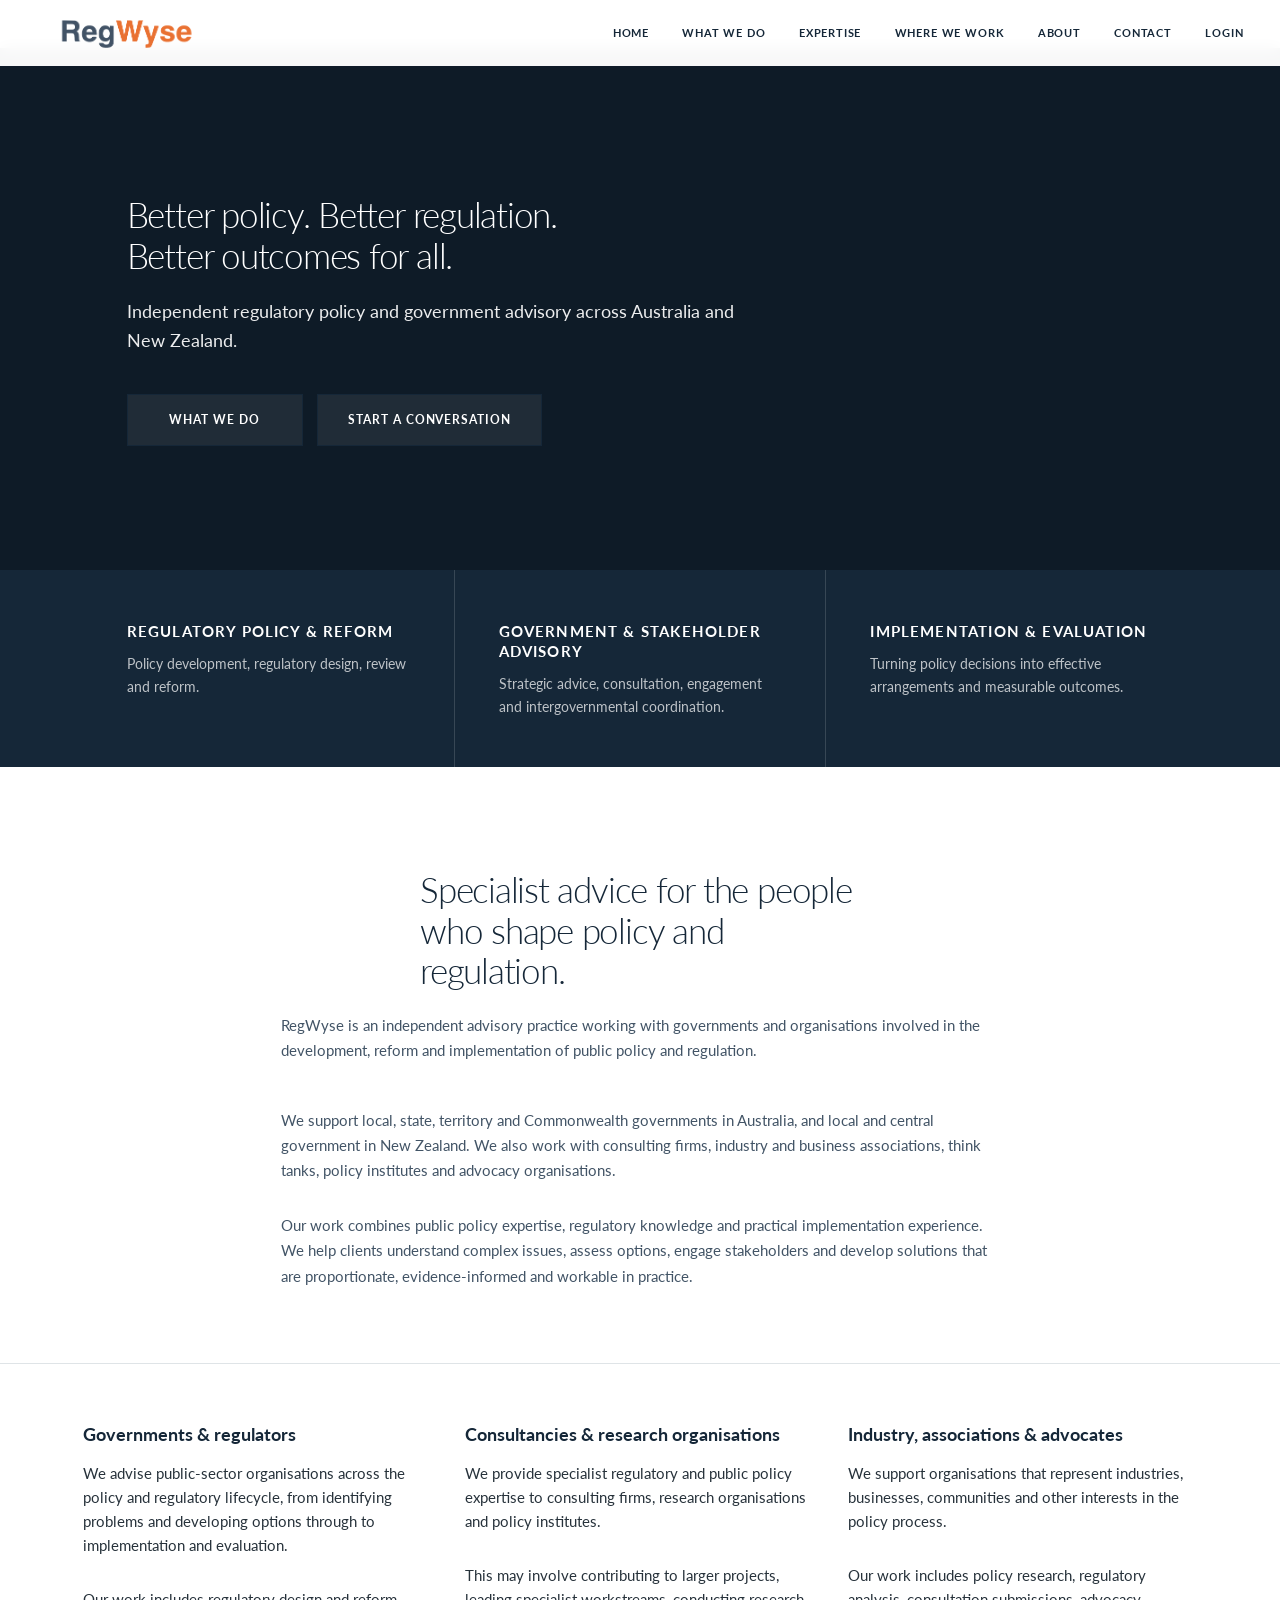
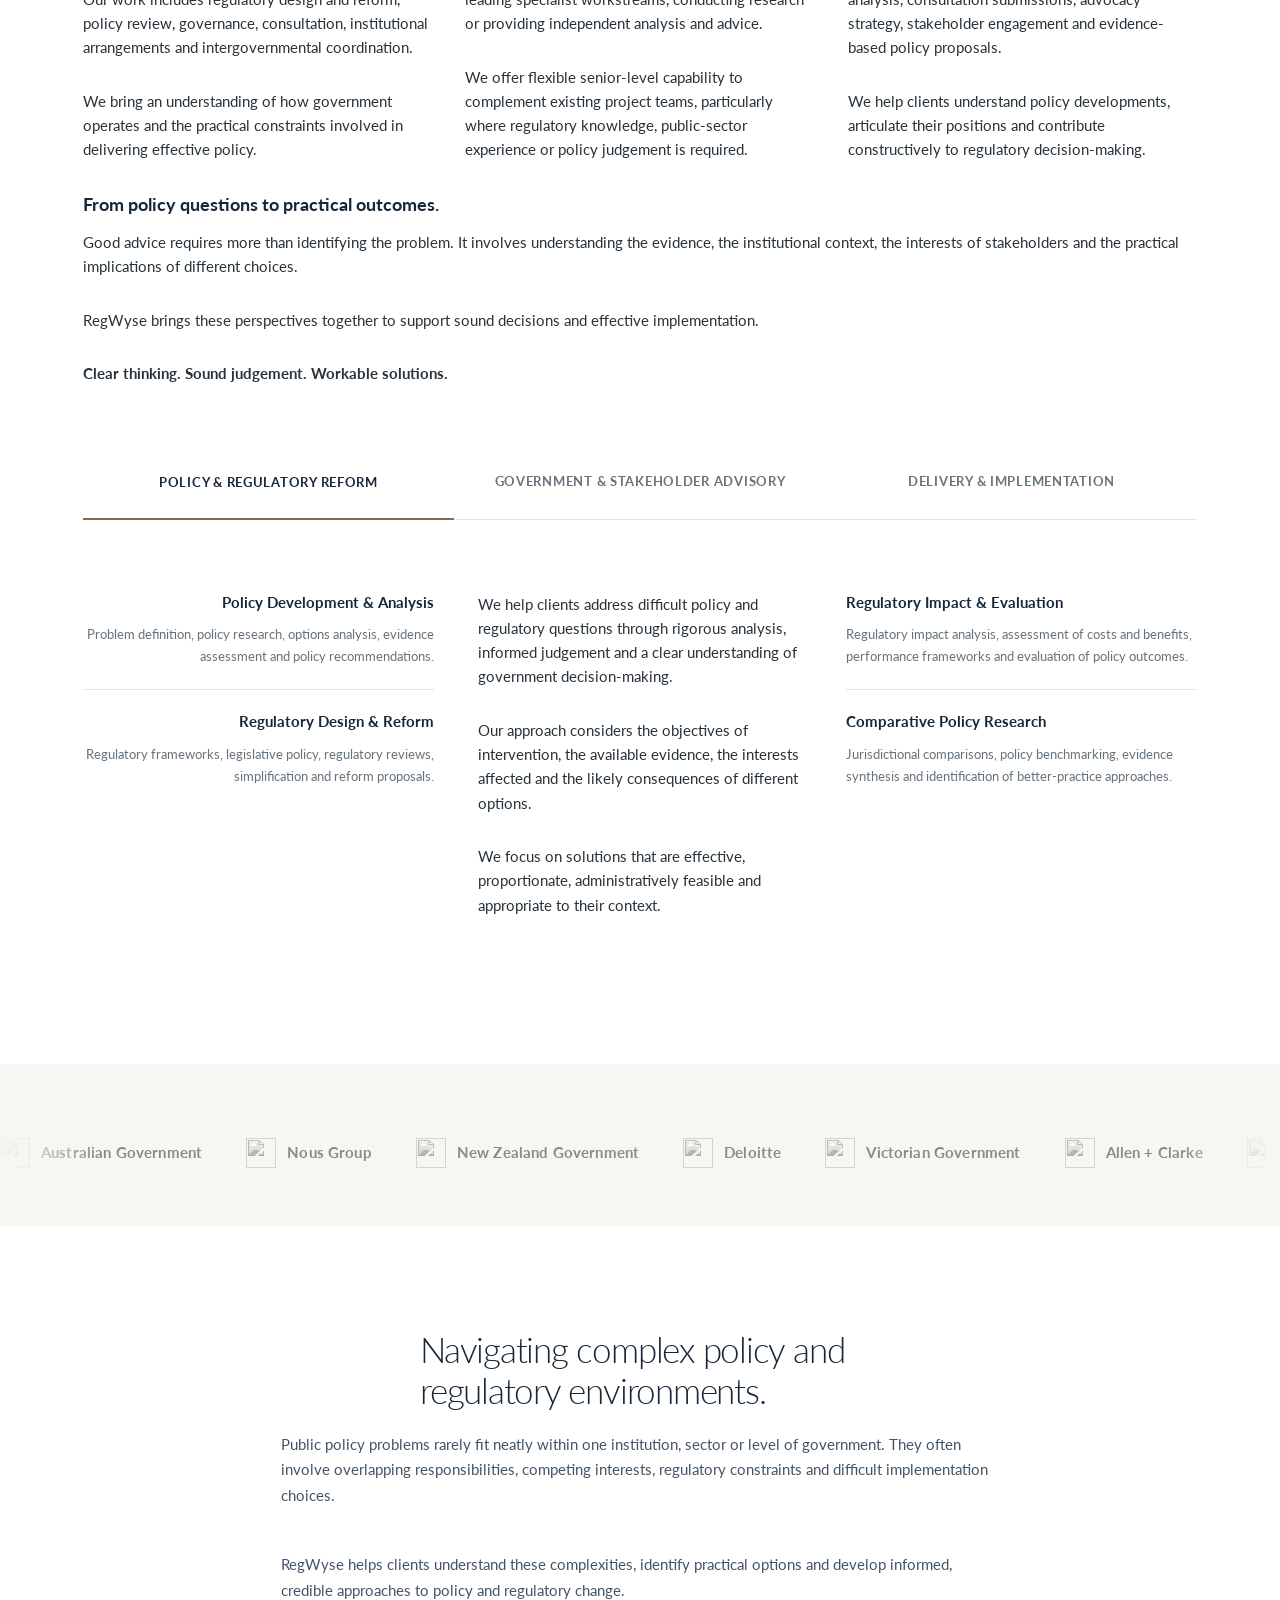
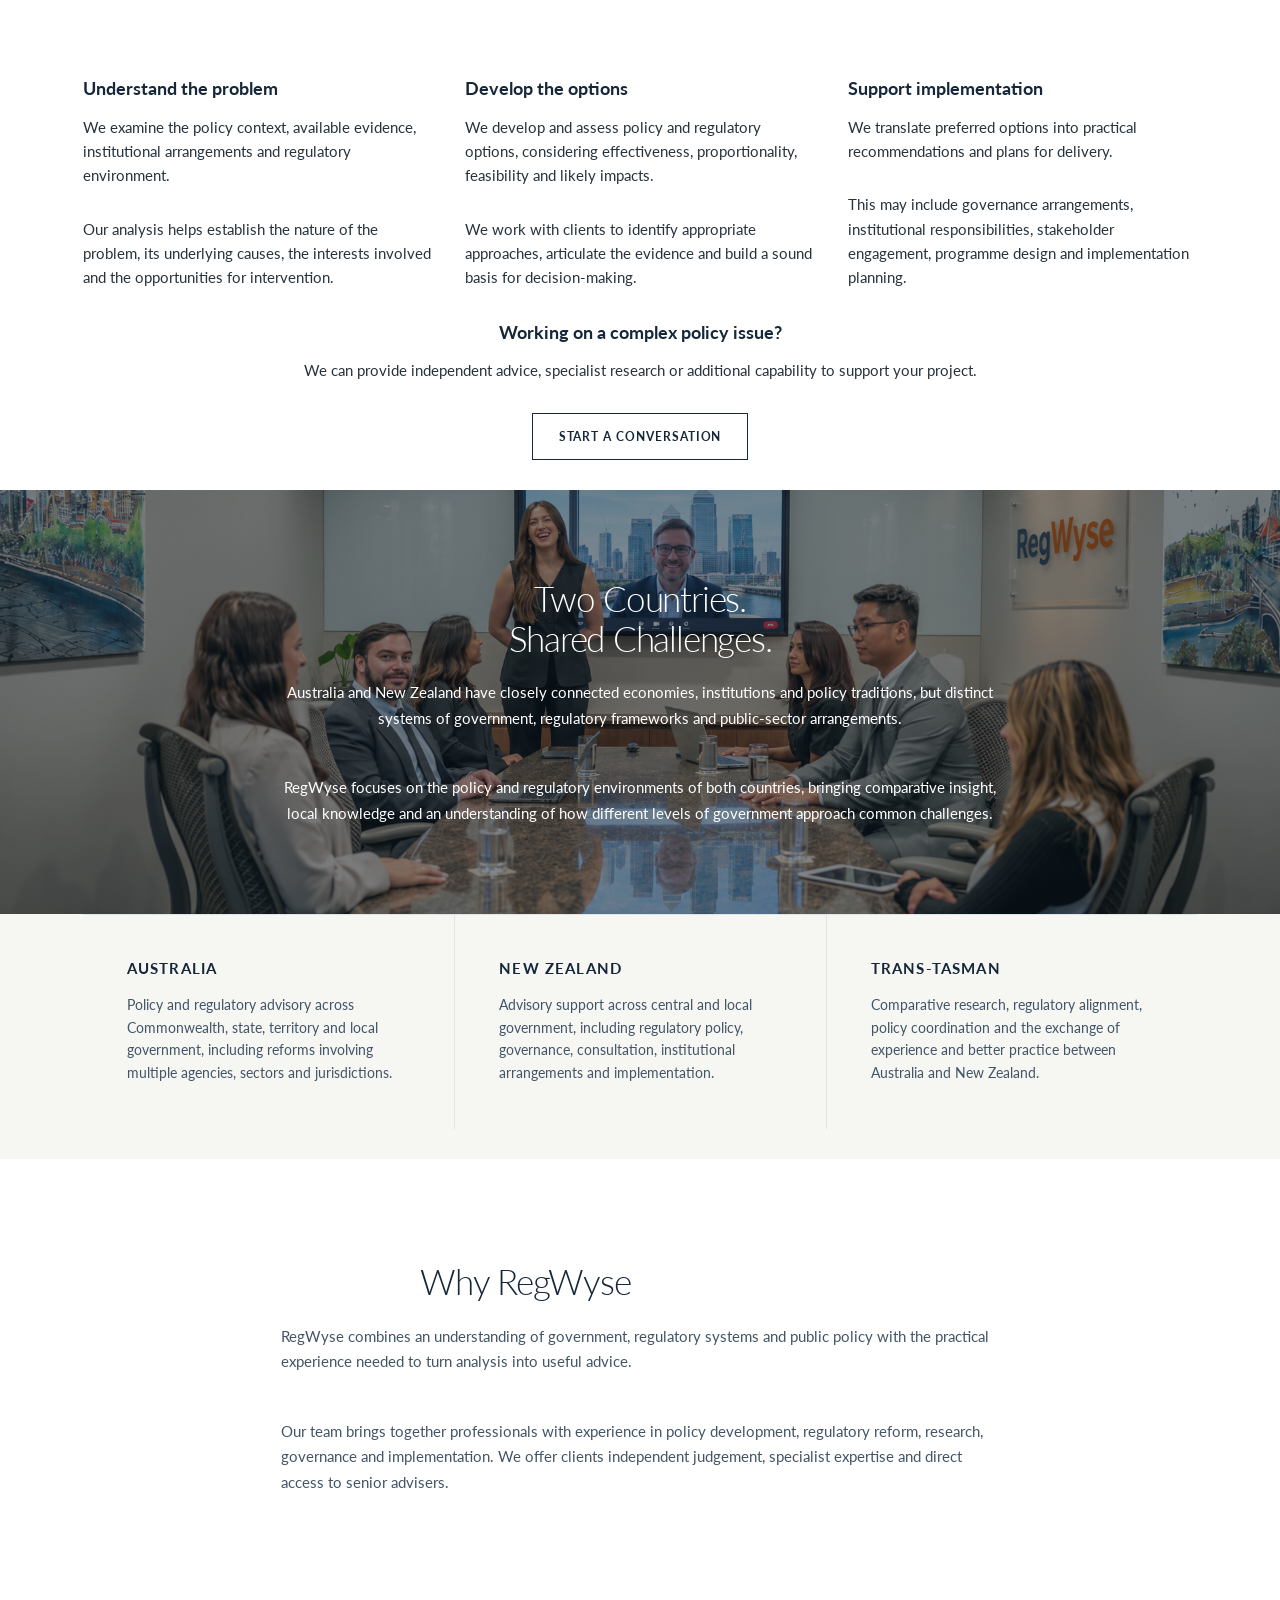
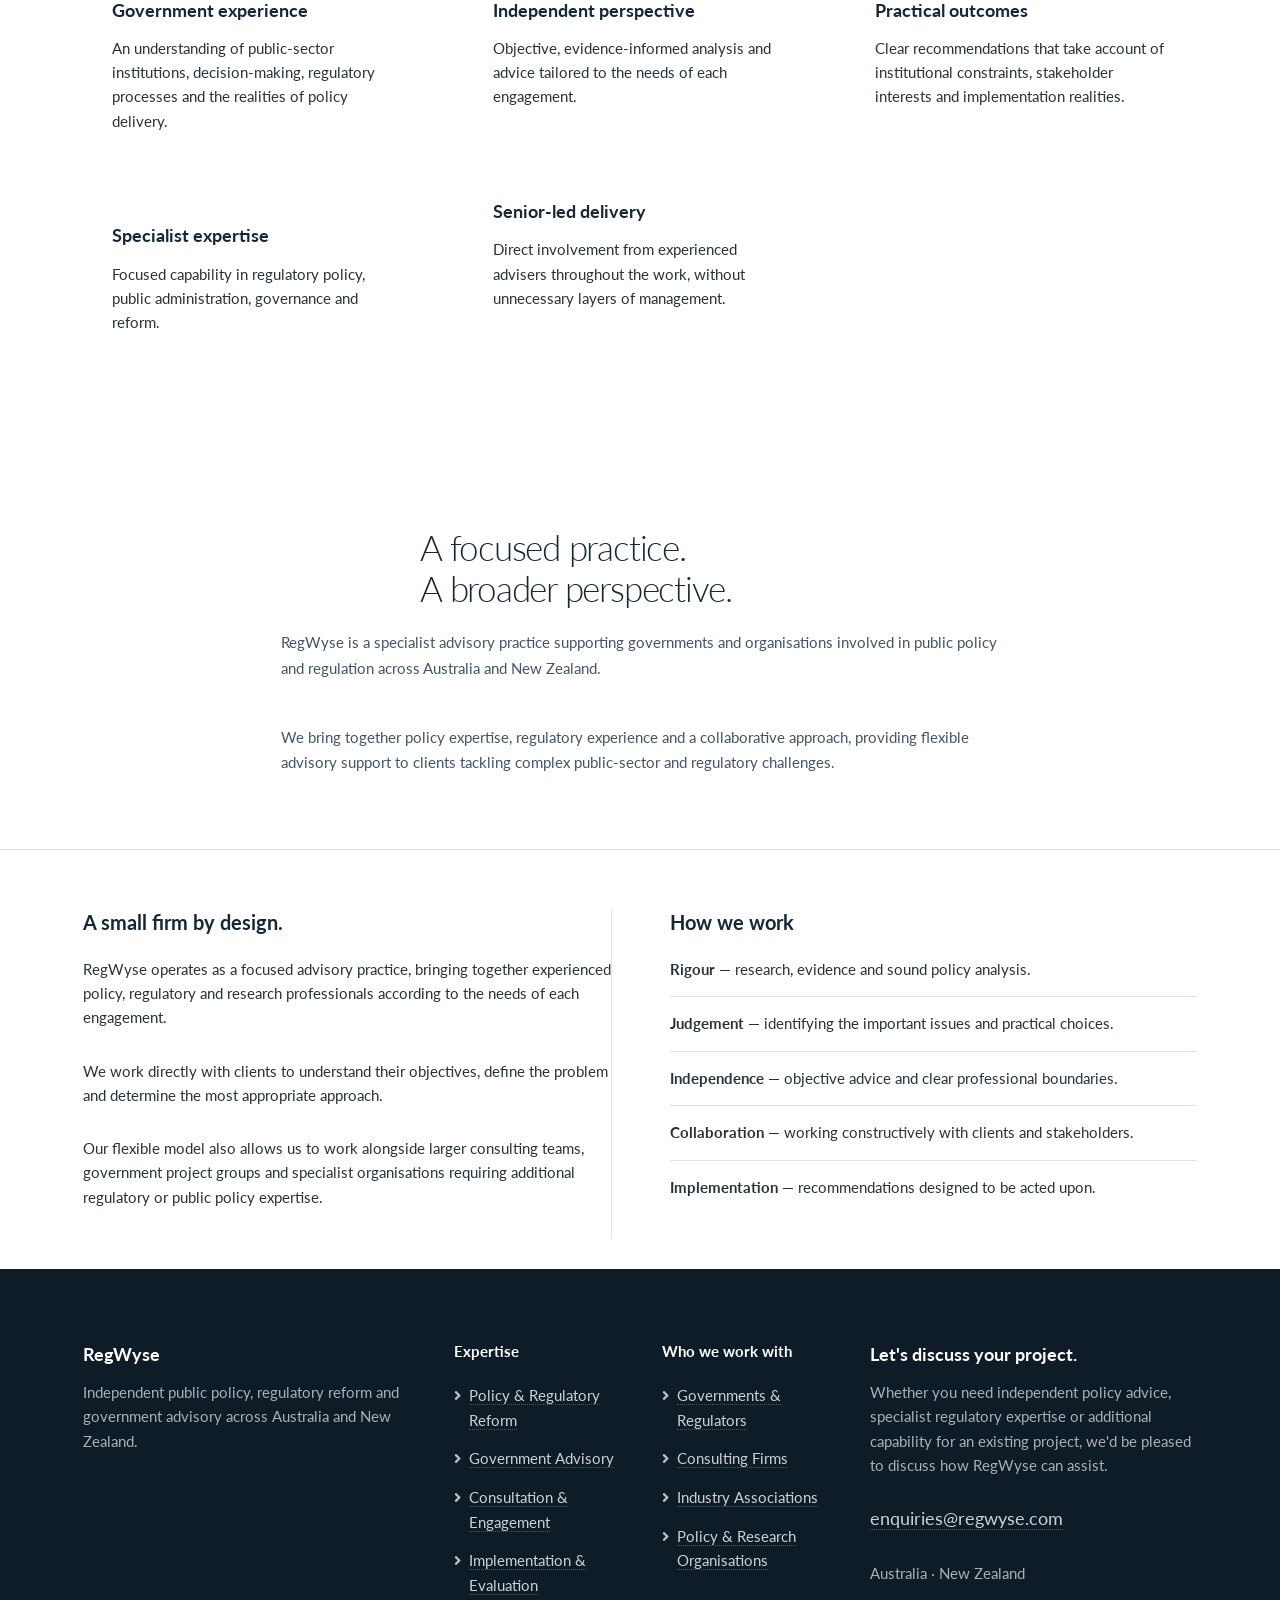
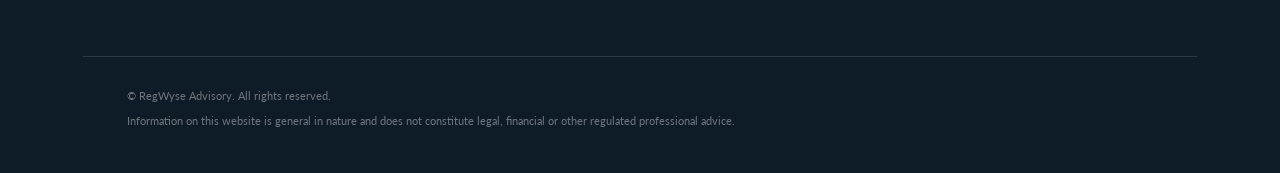
==== commit 704af767: "New Carousel" ====
--- a/index.html
+++ b/index.html
@@ -83,10 +83,10 @@
         <div class="content primary">
 
             <header>
-                <h1>
-                    Better policy.<br />
-                    Better regulation.
-                </h1>
+                <h2>
+                    Better policy. Better regulation.<br />
+                    Better outcomes for all.
+                </h2>
 
                 <p>
                     Independent regulatory policy and government advisory
@@ -628,109 +628,131 @@
 
                 <div class="rw-carousel-track">
 
-                    <div class="rw-carousel-group">
-
-                        <a href="https://kpmg.com/au/en.html" target="_blank" rel="noopener noreferrer">
-                            <img src="https://www.google.com/s2/favicons?domain=kpmg.com&amp;sz=64" alt="" />
-                            <span>KPMG</span>
-                        </a>
-
-                        <a href="https://www.ey.com/en_au" target="_blank" rel="noopener noreferrer">
-                            <img src="https://www.google.com/s2/favicons?domain=ey.com&amp;sz=64" alt="" />
-                            <span>EY</span>
-                        </a>
-
-                        <a href="https://www.accenture.com/au-en" target="_blank" rel="noopener noreferrer">
-                            <img src="https://www.google.com/s2/favicons?domain=accenture.com&amp;sz=64" alt="" />
-                            <span>Accenture</span>
-                        </a>
-
-                        <a href="https://nousgroup.com/" target="_blank" rel="noopener noreferrer">
-                            <img src="https://www.google.com/s2/favicons?domain=nousgroup.com&amp;sz=64" alt="" />
-                            <span>Nous Group</span>
-                        </a>
-
-                        <a href="https://www.deloitte.com/au/en.html" target="_blank" rel="noopener noreferrer">
-                            <img src="https://www.google.com/s2/favicons?domain=deloitte.com&amp;sz=64" alt="" />
-                            <span>Deloitte</span>
-                        </a>
-
-                        <a href="https://www.technologyonecorp.com/" target="_blank" rel="noopener noreferrer">
-                            <img src="https://www.google.com/s2/favicons?domain=technologyonecorp.com&amp;sz=64" alt="" />
-                            <span>TechnologyOne</span>
-                        </a>
-
-                        <a href="https://www.pwc.com.au/" target="_blank" rel="noopener noreferrer">
-                            <img src="https://www.google.com/s2/favicons?domain=pwc.com&amp;sz=64" alt="" />
-                            <span>PwC</span>
-                        </a>
-
-                        <a href="https://www.vic.gov.au/" target="_blank" rel="noopener noreferrer">
-                            <img src="https://www.google.com/s2/favicons?domain=vic.gov.au&amp;sz=64" alt="" />
-                            <span>Victorian Government</span>
-                        </a>
-
-                        <a href="https://www.nsw.gov.au/" target="_blank" rel="noopener noreferrer">
-                            <img src="https://www.google.com/s2/favicons?domain=nsw.gov.au&amp;sz=64" alt="" />
-                            <span>NSW Government</span>
-                        </a>
-
-                        <a href="https://www.qld.gov.au/" target="_blank" rel="noopener noreferrer">
-                            <img src="https://www.google.com/s2/favicons?domain=qld.gov.au&amp;sz=64" alt="" />
-                            <span>Queensland Government</span>
-                        </a>
-
-                        <a href="https://www.beca.com/" target="_blank" rel="noopener noreferrer">
-                            <img src="https://www.google.com/s2/favicons?domain=beca.com&amp;sz=64" alt="" />
-                            <span>Beca</span>
-                        </a>
-
-                        <a href="https://www.aurecongroup.com/" target="_blank" rel="noopener noreferrer">
-                            <img src="https://www.google.com/s2/favicons?domain=aurecongroup.com&amp;sz=64" alt="" />
-                            <span>Aurecon</span>
-                        </a>
-
-                        <a href="https://www.ghd.com/" target="_blank" rel="noopener noreferrer">
-                            <img src="https://www.google.com/s2/favicons?domain=ghd.com&amp;sz=64" alt="" />
-                            <span>GHD</span>
-                        </a>
-
-                        <a href="https://datacom.com/" target="_blank" rel="noopener noreferrer">
-                            <img src="https://www.google.com/s2/favicons?domain=datacom.com&amp;sz=64" alt="" />
-                            <span>Datacom</span>
-                        </a>
-
-                        <a href="https://www.xero.com/" target="_blank" rel="noopener noreferrer">
-                            <img src="https://www.google.com/s2/favicons?domain=xero.com&amp;sz=64" alt="" />
-                            <span>Xero</span>
-                        </a>
-
-                        <a href="https://www.wisetechglobal.com/" target="_blank" rel="noopener noreferrer">
-                            <img src="https://www.google.com/s2/favicons?domain=wisetechglobal.com&amp;sz=64" alt="" />
-                            <span>WiseTech Global</span>
-                        </a>
-
-                        <a href="https://www.atlassian.com/" target="_blank" rel="noopener noreferrer">
-                            <img src="https://www.google.com/s2/favicons?domain=atlassian.com&amp;sz=64" alt="" />
-                            <span>Atlassian</span>
-                        </a>
-
-                        <a href="https://www.canva.com/" target="_blank" rel="noopener noreferrer">
-                            <img src="https://www.google.com/s2/favicons?domain=canva.com&amp;sz=64" alt="" />
-                            <span>Canva</span>
-                        </a>
-
-                        <a href="https://www.seek.com.au/" target="_blank" rel="noopener noreferrer">
-                            <img src="https://www.google.com/s2/favicons?domain=seek.com.au&amp;sz=64" alt="" />
-                            <span>SEEK</span>
-                        </a>
-
-                        <a href="https://www.airwallex.com/" target="_blank" rel="noopener noreferrer">
-                            <img src="https://www.google.com/s2/favicons?domain=airwallex.com&amp;sz=64" alt="" />
-                            <span>Airwallex</span>
-                        </a>
-
-                    </div>
+                    
+				<div class="rw-carousel-group">
+
+					<a href="https://www.australia.gov.au/" target="_blank" rel="noopener noreferrer">
+						<img src="https://www.google.com/s2/favicons?domain=australia.gov.au&amp;sz=64" alt="" />
+						<span>Australian Government</span>
+					</a>
+
+					<a href="https://nousgroup.com/" target="_blank" rel="noopener noreferrer">
+						<img src="https://www.google.com/s2/favicons?domain=nousgroup.com&amp;sz=64" alt="" />
+						<span>Nous Group</span>
+					</a>
+
+					<a href="https://www.govt.nz/" target="_blank" rel="noopener noreferrer">
+						<img src="https://www.google.com/s2/favicons?domain=govt.nz&amp;sz=64" alt="" />
+						<span>New Zealand Government</span>
+					</a>
+
+					<a href="https://www.deloitte.com/au/en.html" target="_blank" rel="noopener noreferrer">
+						<img src="https://www.google.com/s2/favicons?domain=deloitte.com&amp;sz=64" alt="" />
+						<span>Deloitte</span>
+					</a>
+
+					<a href="https://www.vic.gov.au/" target="_blank" rel="noopener noreferrer">
+						<img src="https://www.google.com/s2/favicons?domain=vic.gov.au&amp;sz=64" alt="" />
+						<span>Victorian Government</span>
+					</a>
+
+					<a href="https://www.allenandclarke.co.nz/" target="_blank" rel="noopener noreferrer">
+						<img src="https://www.google.com/s2/favicons?domain=allenandclarke.co.nz&amp;sz=64" alt="" />
+						<span>Allen + Clarke</span>
+					</a>
+
+					<a href="https://www.nsw.gov.au/" target="_blank" rel="noopener noreferrer">
+						<img src="https://www.google.com/s2/favicons?domain=nsw.gov.au&amp;sz=64" alt="" />
+						<span>NSW Government</span>
+					</a>
+
+					<a href="https://kpmg.com/au/en.html" target="_blank" rel="noopener noreferrer">
+						<img src="https://www.google.com/s2/favicons?domain=kpmg.com&amp;sz=64" alt="" />
+						<span>KPMG</span>
+					</a>
+
+					<a href="https://www.regulation.govt.nz/" target="_blank" rel="noopener noreferrer">
+						<img src="https://www.google.com/s2/favicons?domain=regulation.govt.nz&amp;sz=64" alt="" />
+						<span>NZ Ministry for Regulation</span>
+					</a>
+
+					<a href="https://www.qld.gov.au/" target="_blank" rel="noopener noreferrer">
+						<img src="https://www.google.com/s2/favicons?domain=qld.gov.au&amp;sz=64" alt="" />
+						<span>Queensland Government</span>
+					</a>
+
+					<a href="https://www.saperegroup.com/" target="_blank" rel="noopener noreferrer">
+						<img src="https://www.google.com/s2/favicons?domain=saperegroup.com&amp;sz=64" alt="" />
+						<span>Sapere Research Group</span>
+					</a>
+
+					<a href="https://www.wa.gov.au/" target="_blank" rel="noopener noreferrer">
+						<img src="https://www.google.com/s2/favicons?domain=wa.gov.au&amp;sz=64" alt="" />
+						<span>WA Government</span>
+					</a>
+
+					<a href="https://www.ey.com/en_au" target="_blank" rel="noopener noreferrer">
+						<img src="https://www.google.com/s2/favicons?domain=ey.com&amp;sz=64" alt="" />
+						<span>EY</span>
+					</a>
+
+					<a href="https://www.sa.gov.au/" target="_blank" rel="noopener noreferrer">
+						<img src="https://www.google.com/s2/favicons?domain=sa.gov.au&amp;sz=64" alt="" />
+						<span>SA Government</span>
+					</a>
+
+					<a href="https://www.castalia-advisors.com/" target="_blank" rel="noopener noreferrer">
+						<img src="https://www.google.com/s2/favicons?domain=castalia-advisors.com&amp;sz=64" alt="" />
+						<span>Castalia</span>
+					</a>
+
+					<a href="https://www.act.gov.au/" target="_blank" rel="noopener noreferrer">
+						<img src="https://www.google.com/s2/favicons?domain=act.gov.au&amp;sz=64" alt="" />
+						<span>ACT Government</span>
+					</a>
+
+					<a href="https://www.pwc.com.au/" target="_blank" rel="noopener noreferrer">
+						<img src="https://www.google.com/s2/favicons?domain=pwc.com.au&amp;sz=64" alt="" />
+						<span>PwC</span>
+					</a>
+
+					<a href="https://www.nt.gov.au/" target="_blank" rel="noopener noreferrer">
+						<img src="https://www.google.com/s2/favicons?domain=nt.gov.au&amp;sz=64" alt="" />
+						<span>NT Government</span>
+					</a>
+
+					<a href="https://www.martinjenkins.co.nz/" target="_blank" rel="noopener noreferrer">
+						<img src="https://www.google.com/s2/favicons?domain=martinjenkins.co.nz&amp;sz=64" alt="" />
+						<span>MartinJenkins</span>
+					</a>
+
+					<a href="https://www.tas.gov.au/" target="_blank" rel="noopener noreferrer">
+						<img src="https://www.google.com/s2/favicons?domain=tas.gov.au&amp;sz=64" alt="" />
+						<span>Tasmanian Government</span>
+					</a>
+
+					<a href="https://www.accenture.com/au-en" target="_blank" rel="noopener noreferrer">
+						<img src="https://www.google.com/s2/favicons?domain=accenture.com&amp;sz=64" alt="" />
+						<span>Accenture</span>
+					</a>
+
+					<a href="https://www.treasury.govt.nz/" target="_blank" rel="noopener noreferrer">
+						<img src="https://www.google.com/s2/favicons?domain=treasury.govt.nz&amp;sz=64" alt="" />
+						<span>NZ Treasury</span>
+					</a>
+
+					<a href="https://www.sgsep.com.au/" target="_blank" rel="noopener noreferrer">
+						<img src="https://www.google.com/s2/favicons?domain=sgsep.com.au&amp;sz=64" alt="" />
+						<span>SGS Economics &amp; Planning</span>
+					</a>
+
+					<a href="https://www.publicservice.govt.nz/" target="_blank" rel="noopener noreferrer">
+						<img src="https://www.google.com/s2/favicons?domain=publicservice.govt.nz&amp;sz=64" alt="" />
+						<span>NZ Public Service Commission</span>
+					</a>
+
+				</div>
+
 
                 </div>
 
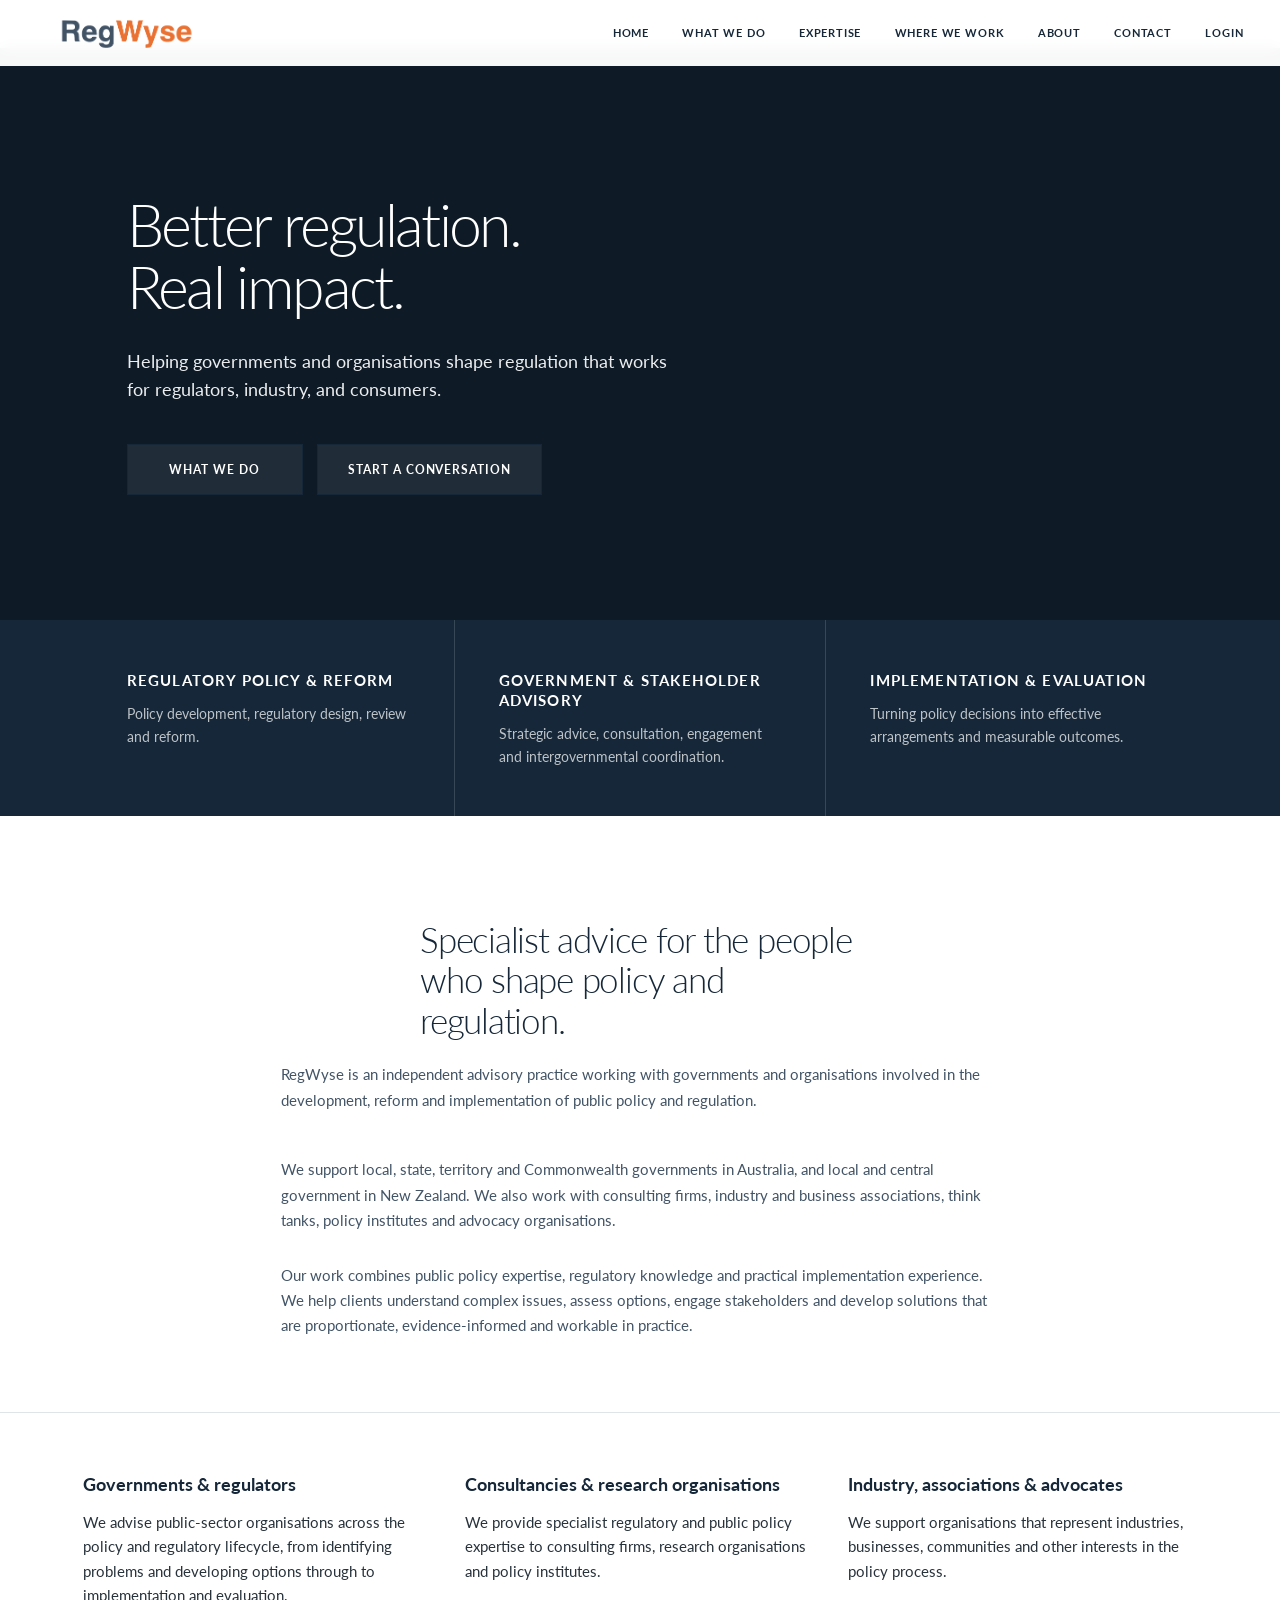
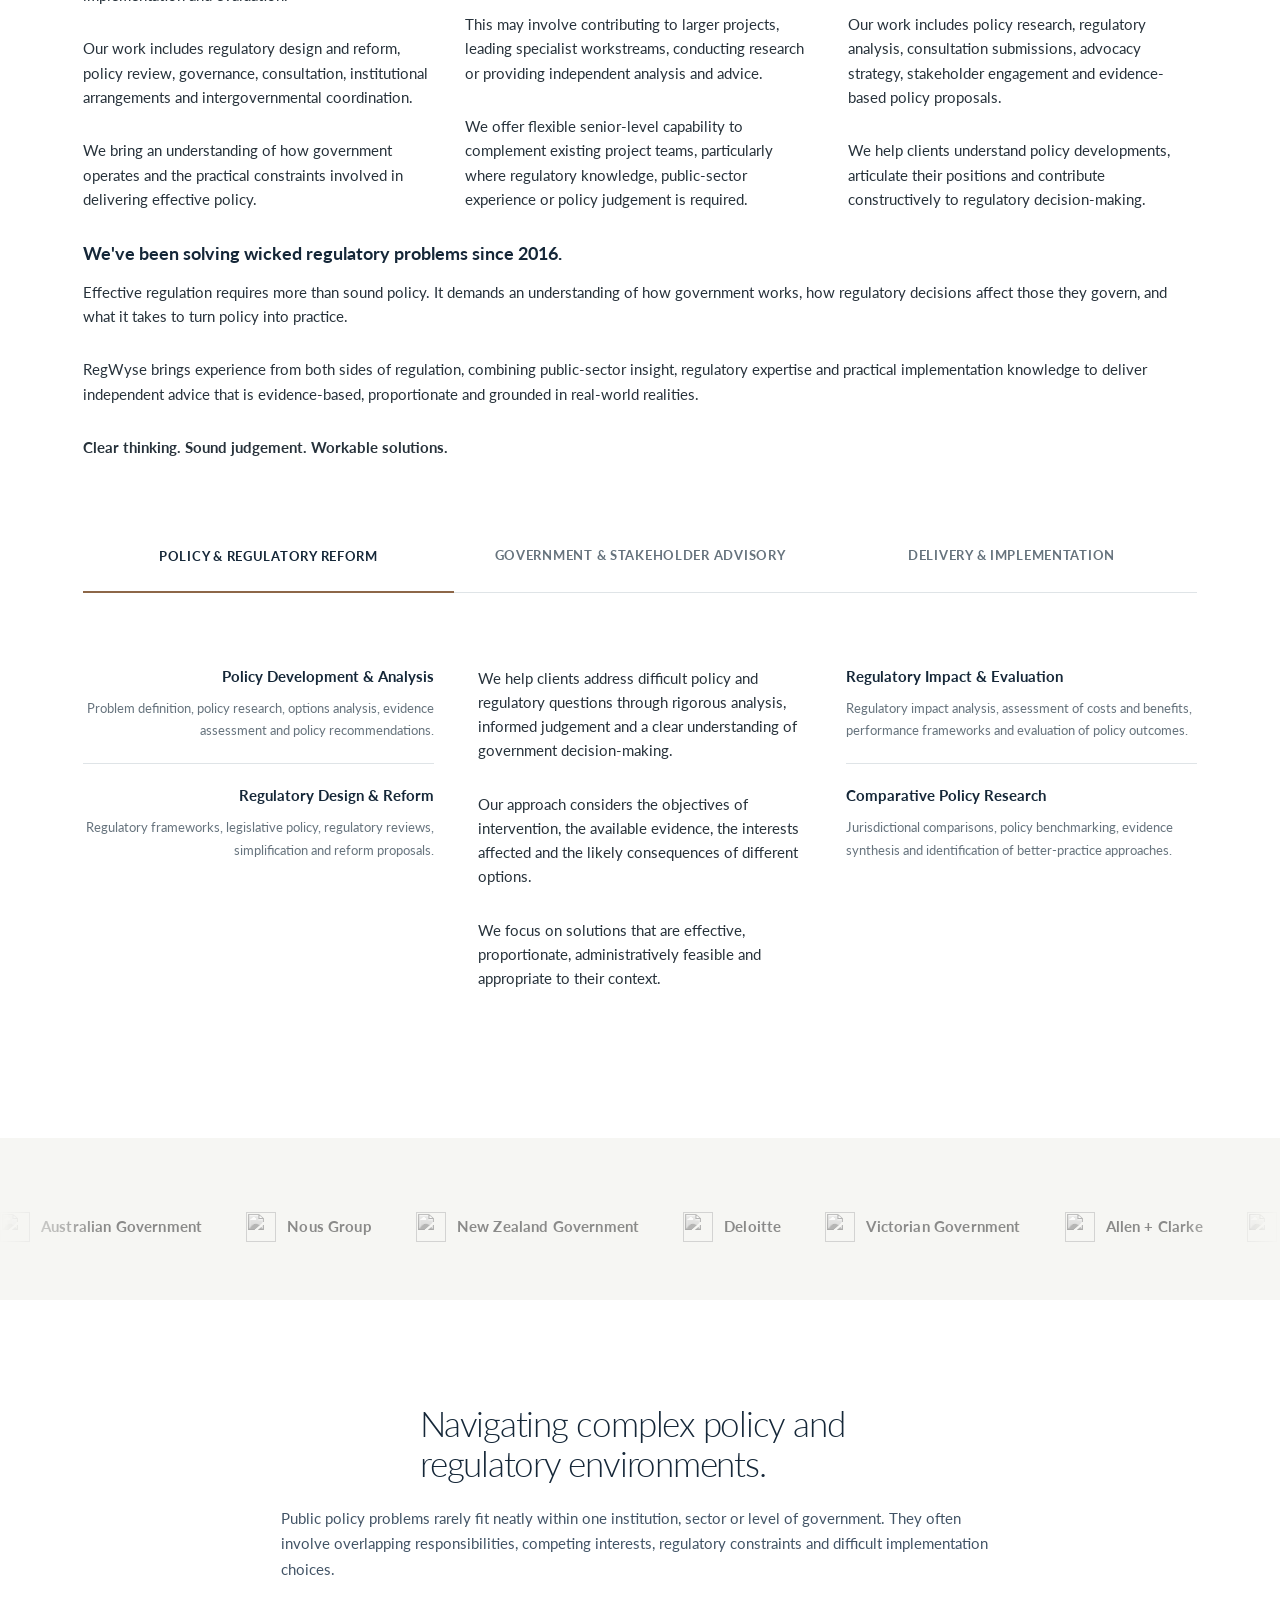
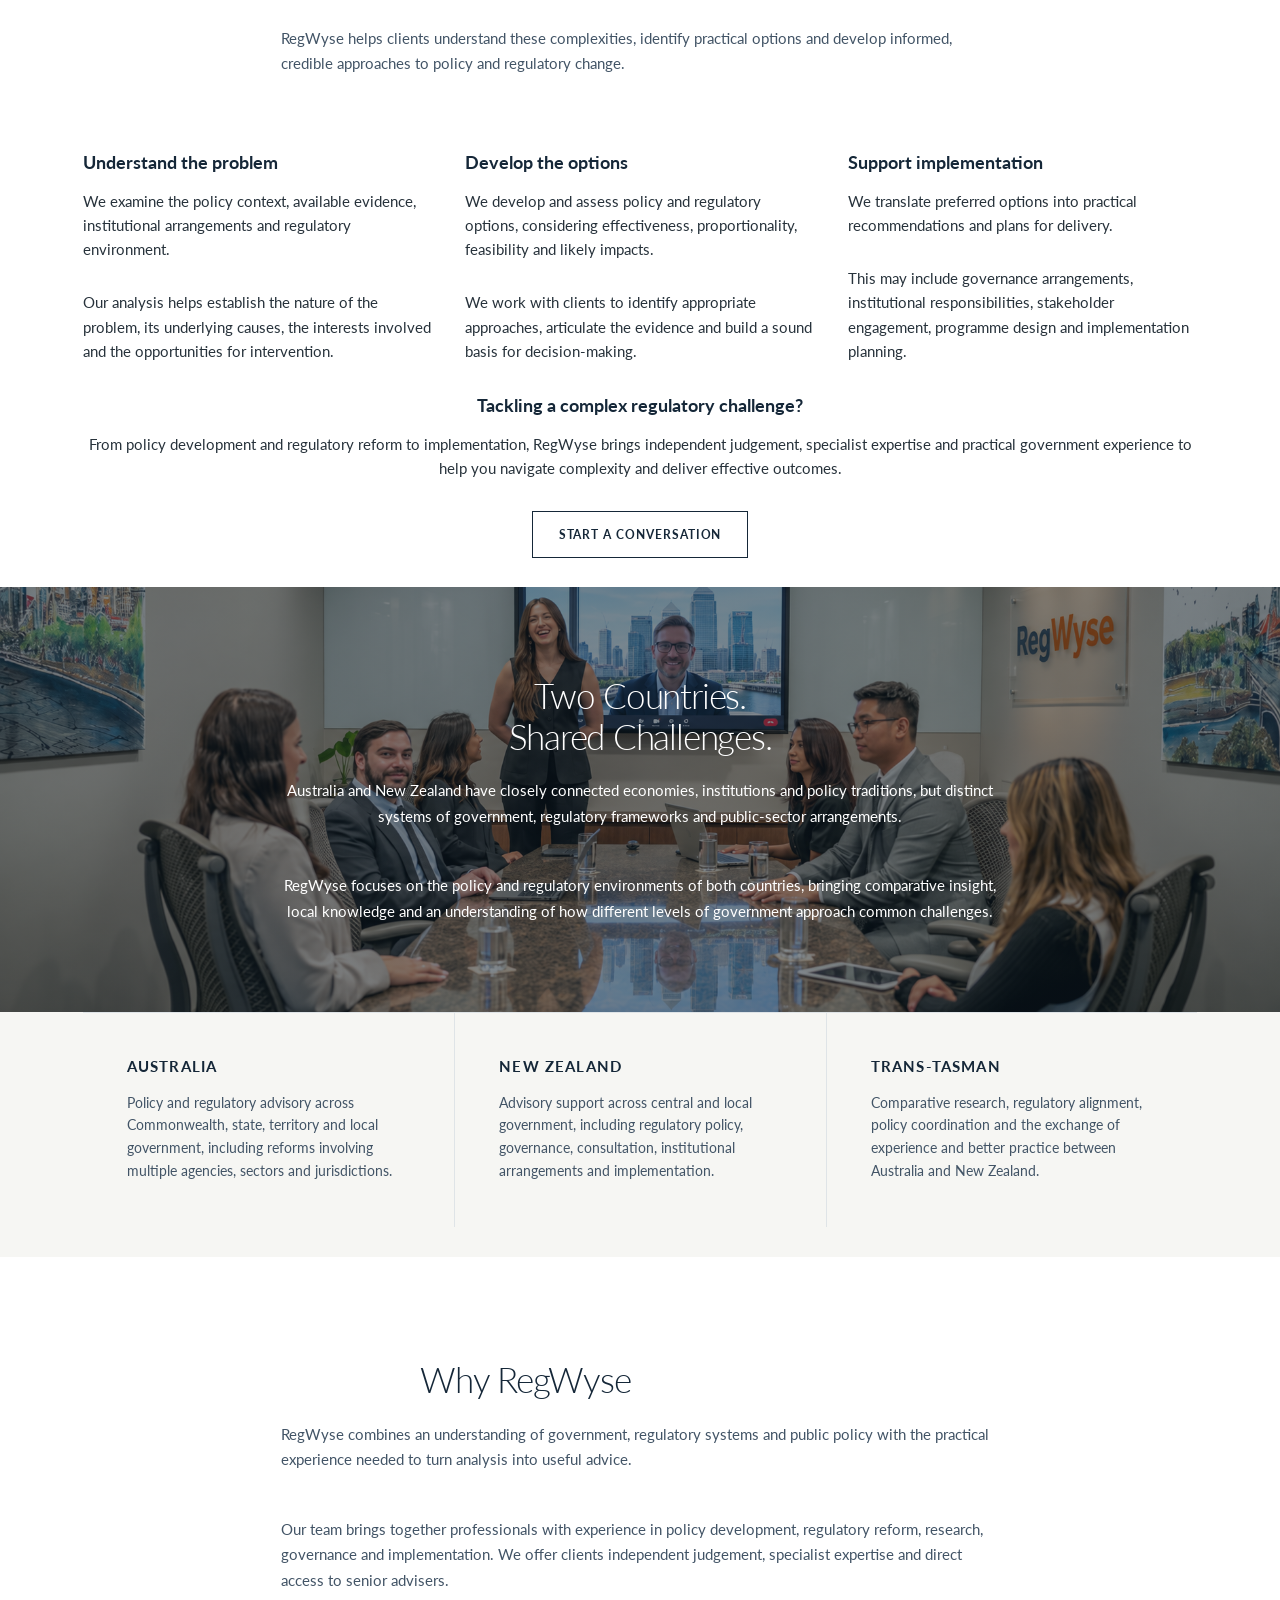
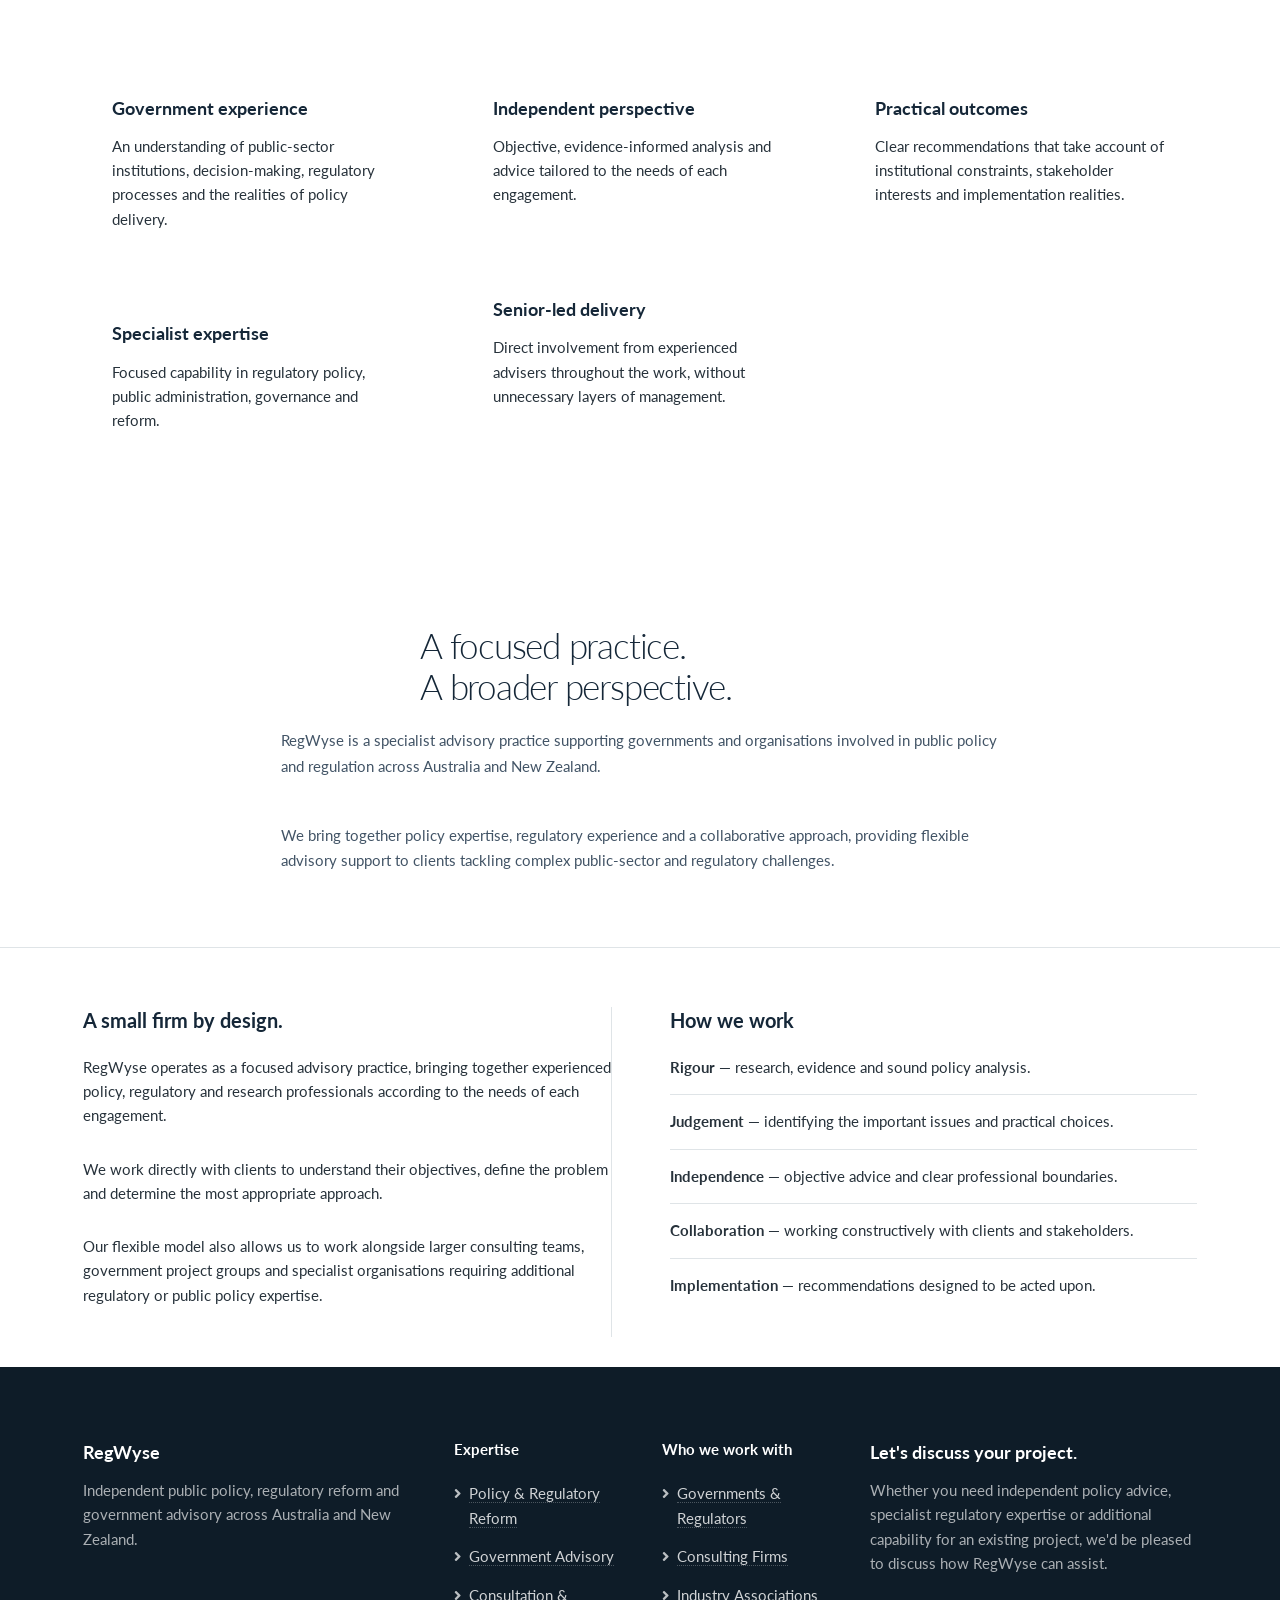
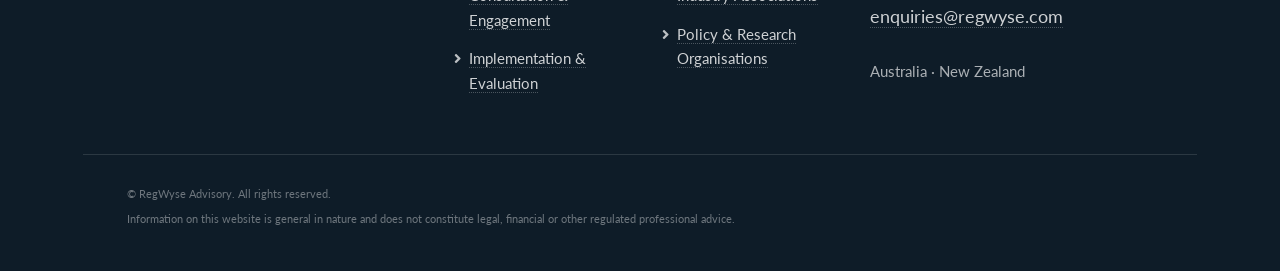
==== commit 569fc301: "New index.html" ====
--- a/index.html
+++ b/index.html
@@ -3,7 +3,7 @@
 <html lang="en-GB">
 
 <head>
-    <title>RegWyse | Regulatory Policy & Government Advisory</title>
+    <title>RegWyse | Regulatory Strategy, Policy & Reform</title>
 
     <meta charset="utf-8" />
     <meta name="viewport" content="width=device-width, initial-scale=1" />
@@ -16,6 +16,7 @@
     <meta name="theme-color" content="#152738" />
 
     <link rel="stylesheet" href="assets/css/main.css" />
+	<link rel="icon" href="regwyse-favicon.ico" sizes="any">
 </head>
 
 <body class="is-preload">
@@ -83,14 +84,13 @@
         <div class="content primary">
 
             <header>
-                <h2>
-                    Better policy. Better regulation.<br />
-                    Better outcomes for all.
-                </h2>
+                <h1>
+                    Better regulation. <br> Real impact.
+                </h1>
 
                 <p>
-                    Independent regulatory policy and government advisory
-                    across Australia and New Zealand.
+                    Helping governments and organisations shape regulation 
+					that works <br> for regulators, industry, and consumers.
                 </p>
             </header>
 
@@ -287,21 +287,15 @@
                 <div class="col-12">
 
                     <h3>
-                        From policy questions to practical outcomes.
+                        We've been solving wicked regulatory problems since 2016.
                     </h3>
 
                     <p>
-                        Good advice requires more than identifying
-                        the problem. It involves understanding the
-                        evidence, the institutional context, the
-                        interests of stakeholders and the practical
-                        implications of different choices.
-                    </p>
-
-                    <p>
-                        RegWyse brings these perspectives together
-                        to support sound decisions and effective
-                        implementation.
+                        Effective regulation requires more than sound policy. It demands an understanding of how government works, how regulatory decisions affect those they govern, and what it takes to turn policy into practice.
+                    </p>
+
+                    <p>
+                        RegWyse brings experience from both sides of regulation, combining public-sector insight, regulatory expertise and practical implementation knowledge to deliver independent advice that is evidence-based, proportionate and grounded in real-world realities.
                     </p>
 
                     <p>
@@ -865,12 +859,10 @@
 
                 <div class="col-12 align-center">
 
-                    <h3>Working on a complex policy issue?</h3>
-
-                    <p>
-                        We can provide independent advice,
-                        specialist research or additional
-                        capability to support your project.
+                    <h3>Tackling a complex regulatory challenge?</h3>
+
+                    <p>
+                        From policy development and regulatory reform to implementation, RegWyse brings independent judgement, specialist expertise and practical government experience to help you navigate complexity and deliver effective outcomes.
                     </p>
 
                     <a href="#footer" class="button scrolly">
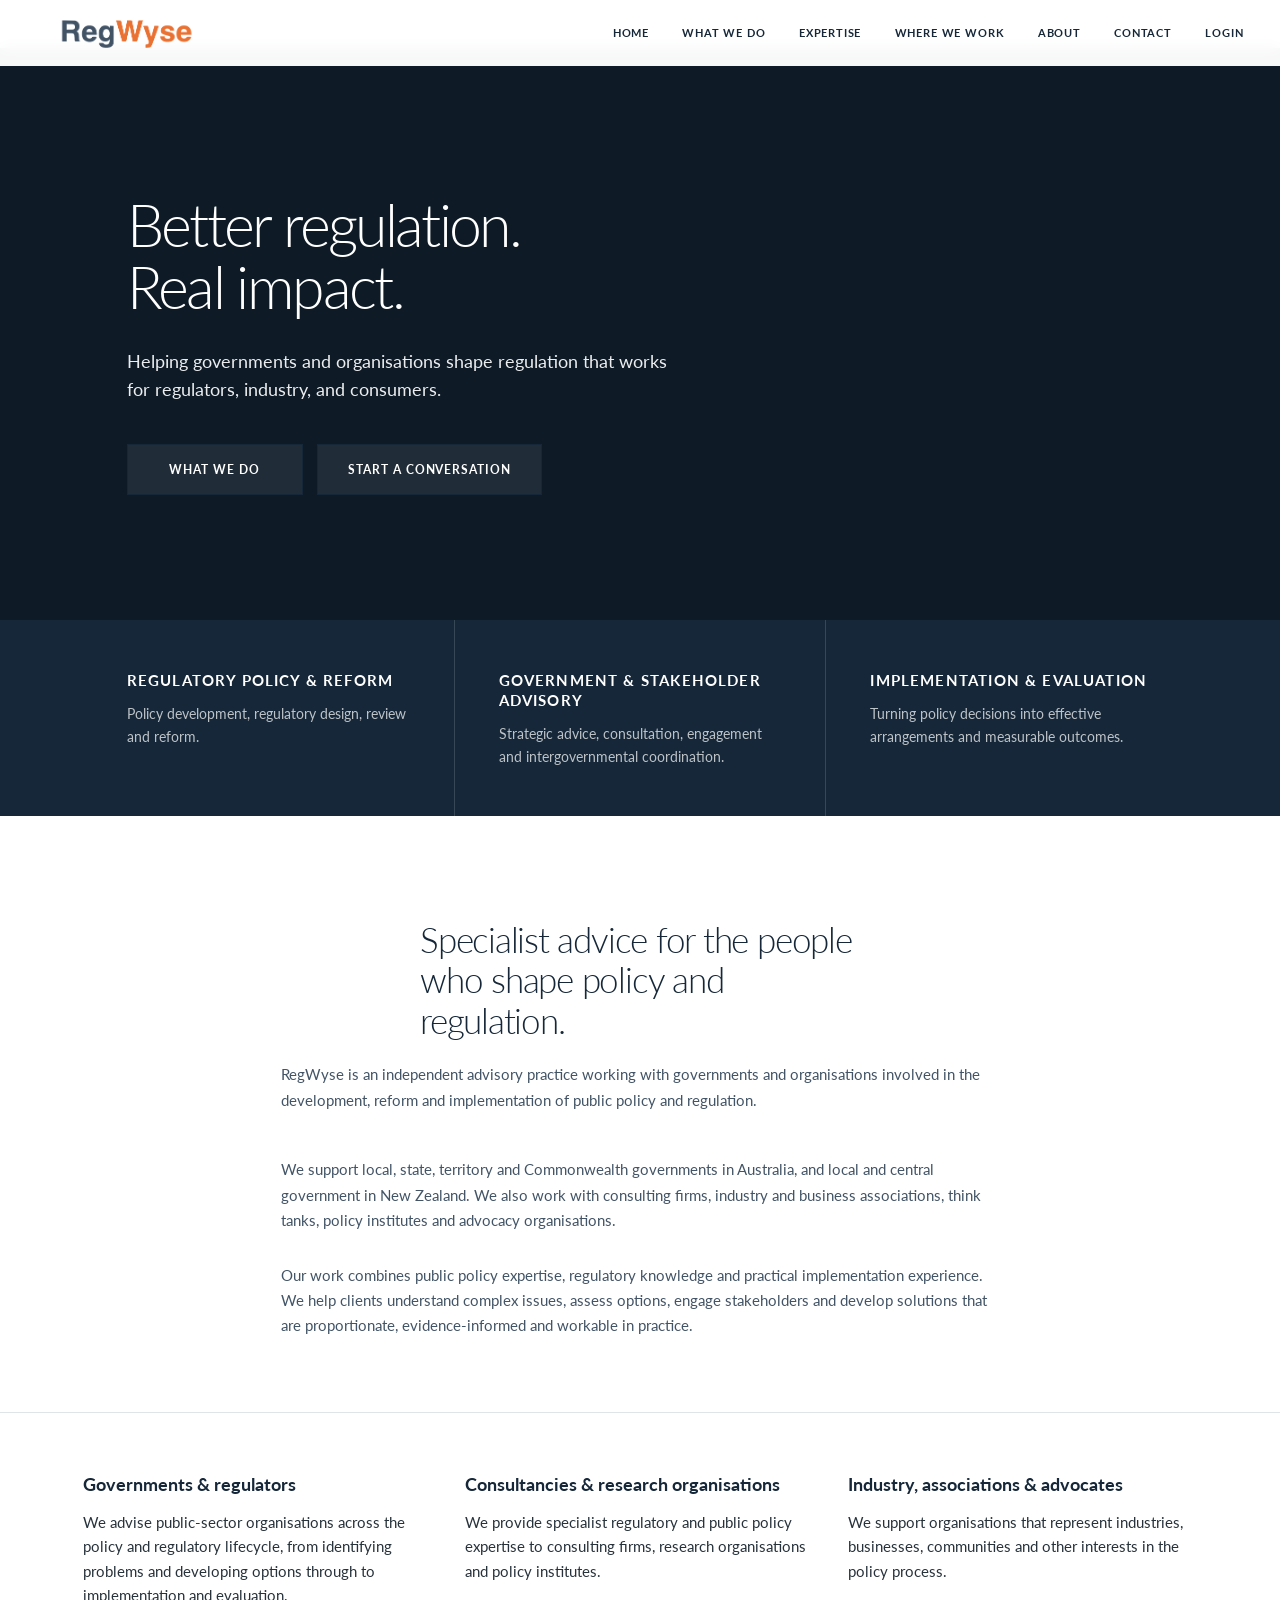
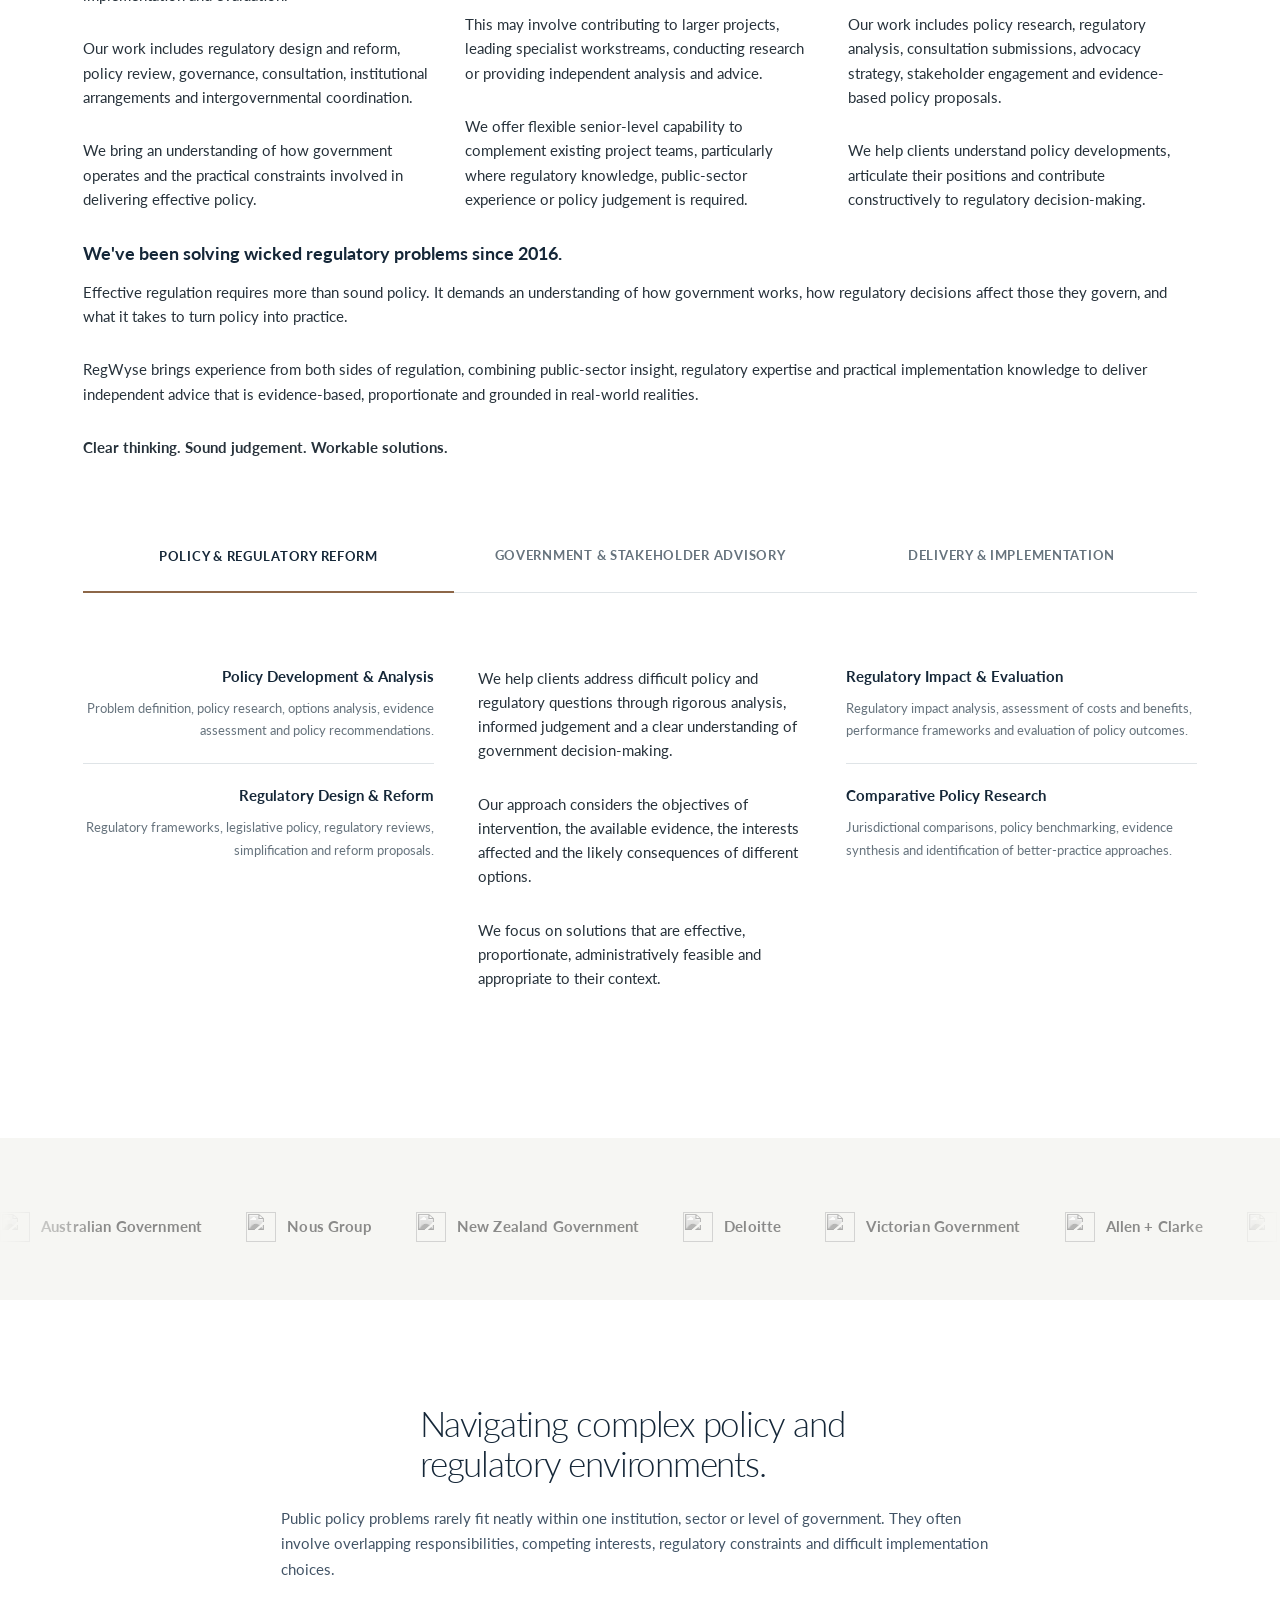
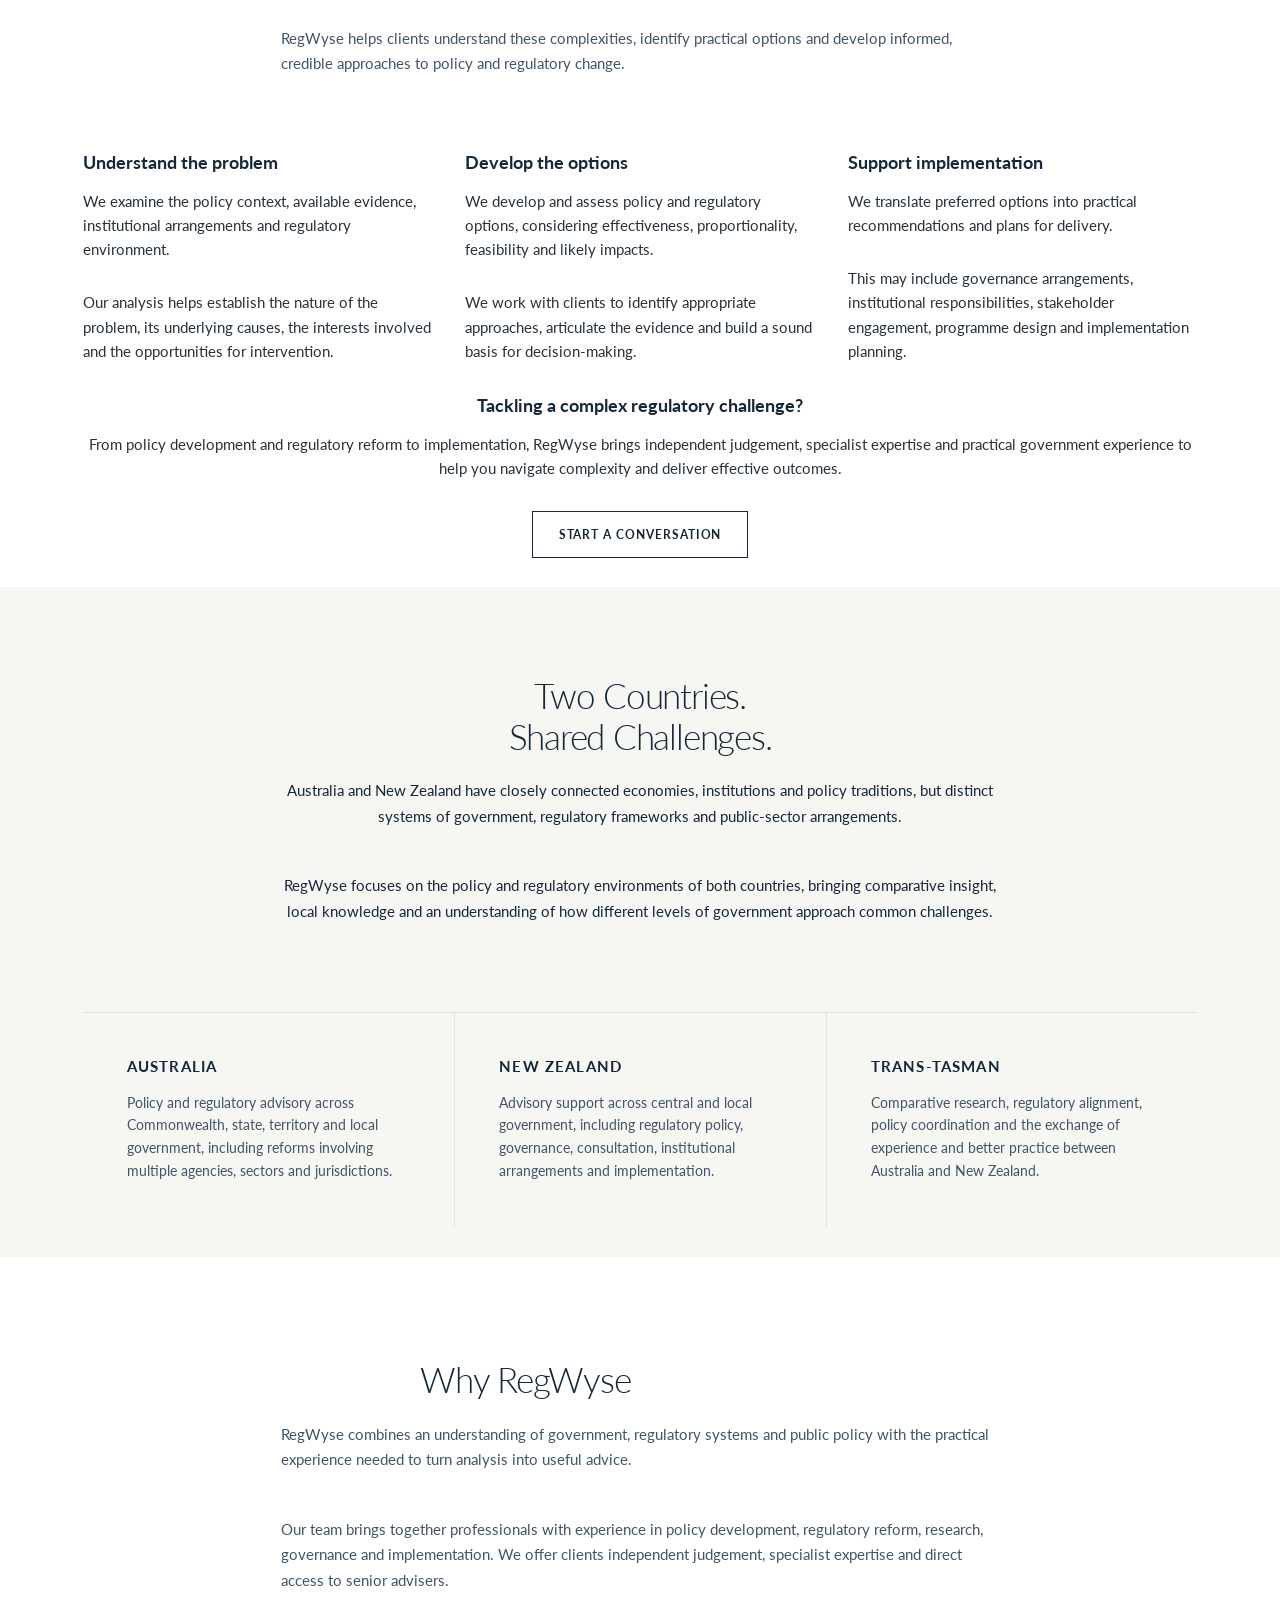
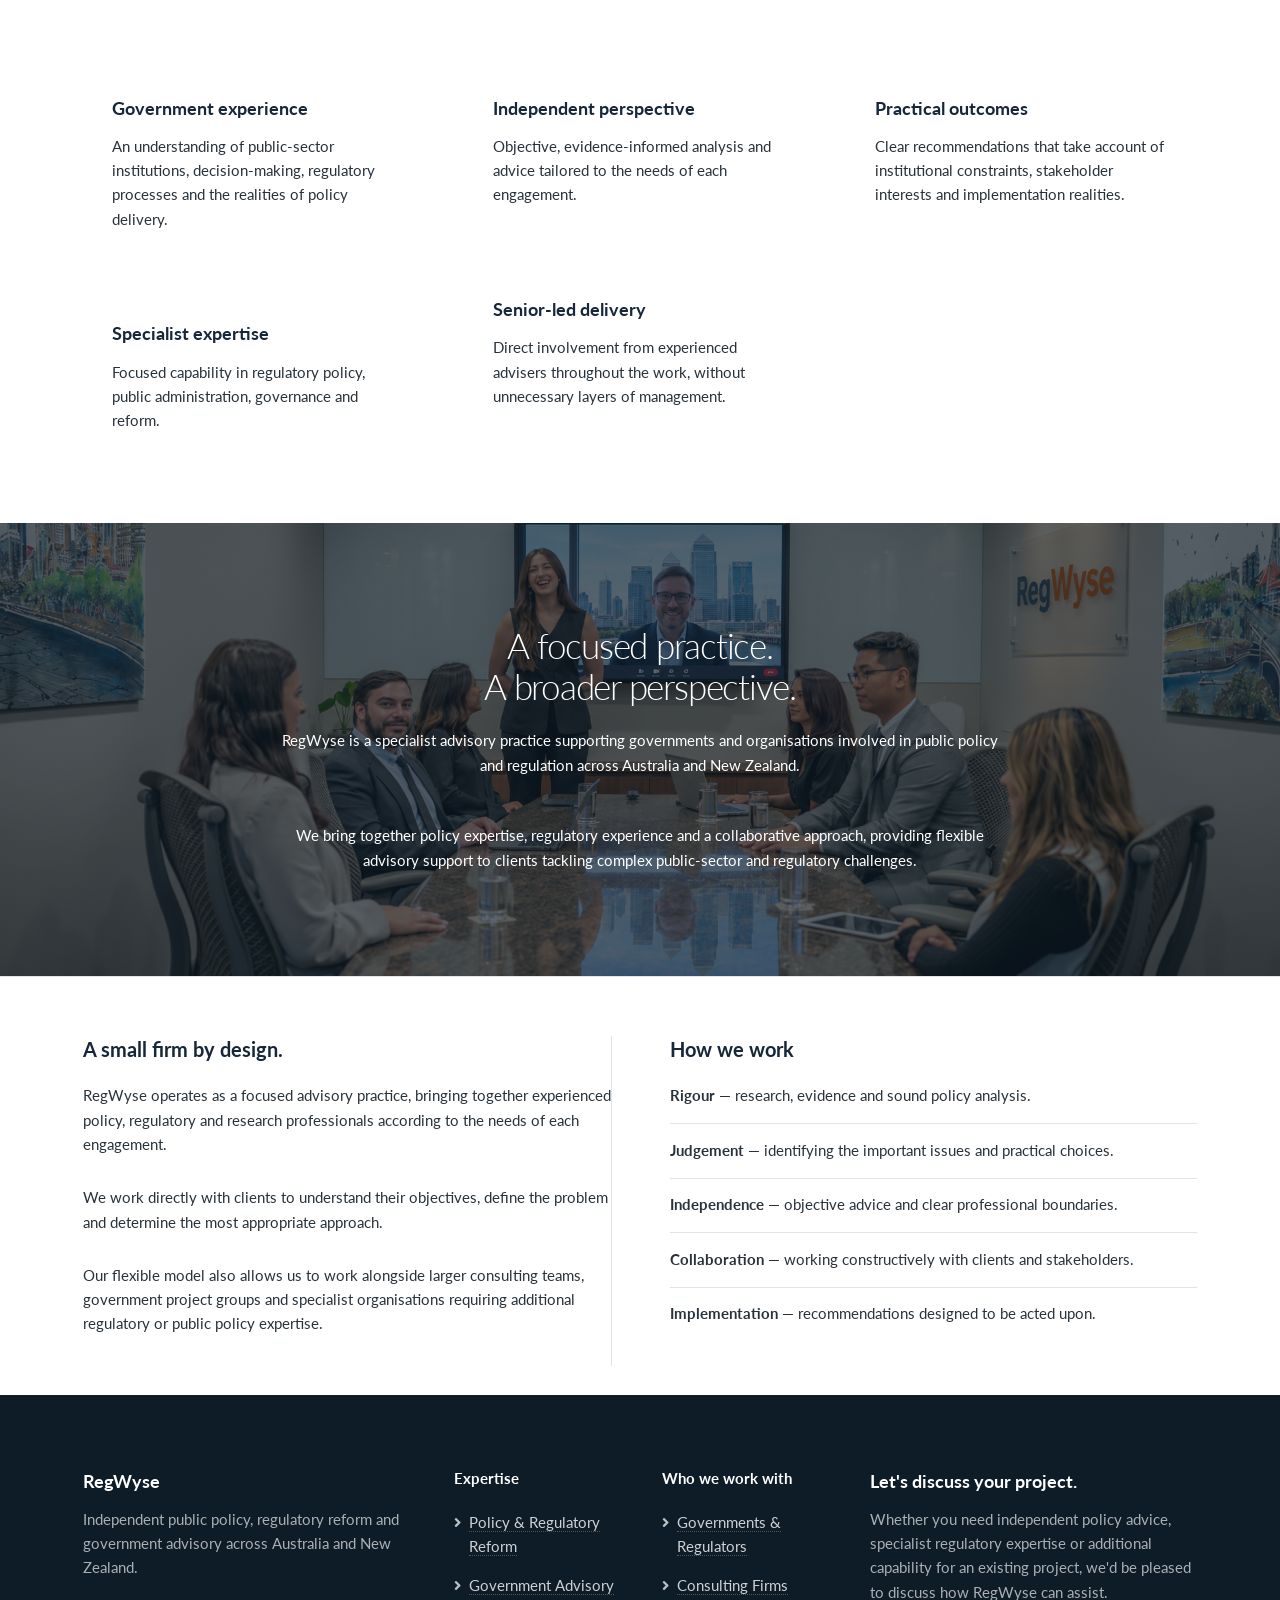
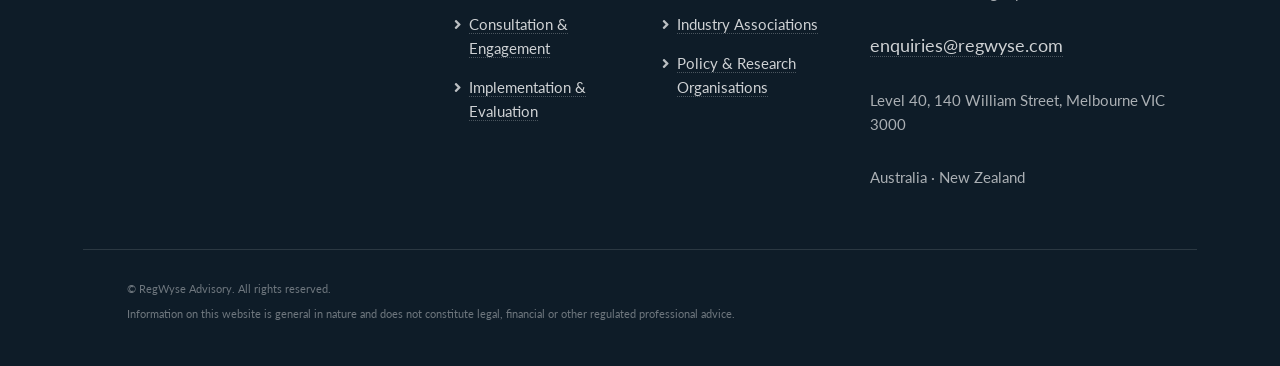
==== commit ec639567: "mobile fixes" ====
--- a/index.html
+++ b/index.html
@@ -1,1519 +1,1658 @@
-
-<!DOCTYPE HTML>
+<!DOCTYPE html>
 <html lang="en-GB">
-
 <head>
-    <title>RegWyse | Regulatory Strategy, Policy & Reform</title>
-
-    <meta charset="utf-8" />
-    <meta name="viewport" content="width=device-width, initial-scale=1" />
-
-    <meta
-        name="description"
-        content="RegWyse is an independent regulatory policy and government advisory practice serving Australia and New Zealand. Specialist advice on policy, regulatory reform, consultation, governance and implementation."
-    />
-
-    <meta name="theme-color" content="#152738" />
-
-    <link rel="stylesheet" href="assets/css/main.css" />
-	<link rel="icon" href="regwyse-favicon.ico" sizes="any">
-</head>
-
+<title>RegWyse | Regulatory Strategy, Policy &amp; Reform</title>
+<meta charset="utf-8"/>
+<meta content="width=device-width, initial-scale=1" name="viewport"/>
+<meta content="RegWyse is an independent regulatory policy and government advisory practice serving Australia and New Zealand. Specialist advice on policy, regulatory reform, consultation, governance and implementation." name="description"/>
+<meta content="#152738" name="theme-color"/>
+<link href="assets/css/main.css" rel="stylesheet"/>
+<link href="regwyse-favicon.ico" rel="icon" sizes="any"/>
+<style>
+/* RegWyse — photographic section and responsive corrections.
+   This block intentionally follows assets/css/main.css. */
+:root { --rw-deep-navy: #0e1c28; }
+html { scroll-behavior: smooth; }
+html, body { max-width: 100%; overflow-x: clip; }
+img, video { max-width: 100%; }
+#wrapper { min-width: 0; }
+/* The markets area no longer has a photographic header. */
+#wrapper > #markets.main.accent2 > header {
+  background: #f6f6f3 !important;
+  background-image: none !important;
+}
+#wrapper > #markets.main.accent2 > header h2,
+#wrapper > #markets.main.accent2 > header p { color: #152738 !important; }
+/* Photograph now appears exclusively behind the About introduction. */
+#wrapper > #about.main > header.accent1 {
+  background: linear-gradient(rgba(14,28,40,.68), rgba(14,28,40,.68)),
+              url("images/RegWyse_meet.png") center / cover no-repeat !important;
+  padding: clamp(4rem, 8vw, 7rem) clamp(1.25rem, 5vw, 4rem);
+  text-align: center;
+}
+#wrapper > #about.main > header.accent1 h2,
+#wrapper > #about.main > header.accent1 p { color: #fff !important; }
+#wrapper > #about.main > .inner { background: #fff; }
+/* Keep native [hidden] behaviour despite template display rules. */
+[hidden] { display: none !important; }
+/* Mobile improvements: retain Hypothesis's native mobile navigation. */
+@media screen and (max-width: 980px) {
+  #wrapper > .main > header,
+  #wrapper > .main > .inner { max-width: 100%; }
+  #wrapper > #what-we-do.main > .inner,
+  #wrapper > #cross-border.main > .inner,
+  #wrapper > #markets.main > .inner,
+  #wrapper > #why-regwyse.main > .inner,
+  #wrapper > #about.main > .inner { width: 100%; }
+  #banner .content.primary .actions { flex-wrap: wrap; justify-content: center; }
+  #banner .content.primary .actions li { min-width: 0; }
+  #wrapper > .main > .tabs { width: calc(100% - 2rem); max-width: 100%; }
+  .rw-organisations, .rw-carousel { max-width: 100%; overflow: hidden; }
+}
+@media screen and (max-width: 736px) {
+  html { font-size: 16px; }
+  body { line-height: 1.55; }
+  #banner { min-height: 0; }
+  #banner .content.primary { padding: 6rem 1.25rem 3.5rem !important; }
+  #banner .content.primary header,
+  #banner .content.primary header p { max-width: 100%; }
+  #banner .content.primary h1 { font-size: clamp(2rem, 8.5vw, 3rem); line-height: 1.12; letter-spacing: -.025em; }
+  #banner .content.primary h1 br { display: none; }
+  #banner .content.primary header p { font-size: 1rem; line-height: 1.6; }
+  #banner .content.primary header p br { display: none; }
+  #banner .content.primary .actions { display: flex; flex-direction: column; align-items: stretch; gap: .75rem; width: 100%; }
+  #banner .content.primary .actions li { display: block; width: 100%; padding: 0; margin: 0; }
+  #banner .content.primary .actions .button { width: 100%; max-width: 100%; white-space: normal; height: auto; line-height: 1.35; padding: .9rem 1rem; text-align: center; }
+  #banner .content.secondary { padding: 2.25rem 1.25rem !important; }
+  #banner .content.secondary .inner { width: 100%; padding: 0; }
+  #banner .content.secondary .features { display: block; }
+  #banner .content.secondary .features > section { width: 100%; max-width: 100%; padding: 1.1rem 0; }
+  #wrapper > .main > header { padding: 3.25rem 1.25rem !important; }
+  #wrapper > #about.main > header.accent1 { padding: 4.5rem 1.25rem !important; background-position: center; }
+  #wrapper > .main > header h2 { font-size: clamp(1.7rem, 7vw, 2.25rem); line-height: 1.2; overflow-wrap: break-word; }
+  #wrapper > .main > header h2 br { display: none; }
+  #wrapper > .main > header p { max-width: 42rem; margin-left: auto; margin-right: auto; }
+  #wrapper > .main > .inner { padding: 2.5rem 1.25rem !important; max-width: 100%; }
+  #wrapper > .main > .inner .row { margin-left: 0; margin-right: 0; }
+  #wrapper > .main > .inner .row > * { padding-left: 0 !important; padding-right: 0 !important; min-width: 0; }
+  #wrapper > .main > .inner .row > .col-4,
+  #wrapper > .main > .inner .row > .col-6 { width: 100% !important; }
+  #wrapper > .main > .tabs { width: calc(100% - 2.5rem) !important; max-width: 100% !important; margin: 0 auto; }
+  #wrapper > .main > .tabs > .panels > .panel { padding: 2rem 0 !important; }
+  #wrapper > .main > .tabs .spotlight { display: flex; flex-direction: column; gap: 1.5rem; }
+  #wrapper > .main > .tabs .spotlight > ul,
+  #wrapper > .main > .tabs .spotlight > .content { width: 100% !important; max-width: 100%; padding: 0 !important; margin: 0 !important; }
+  #wrapper > .main > .tabs .spotlight > ul { display: grid; grid-template-columns: 1fr; }
+  #wrapper > #markets.main > .inner .features { display: block; }
+  #wrapper > #markets.main > .inner .features > section { width: 100%; max-width: 100%; padding: 1.1rem 0; }
+  #wrapper > #why-regwyse.main > .inner .posts { display: block; }
+  #wrapper > #why-regwyse.main > .inner .posts > div { width: 100% !important; max-width: 100%; }
+  #wrapper > #why-regwyse.main > .inner .posts article { max-width: 100%; }
+  #footer > .inner { display: block; padding: 3rem 1.25rem !important; }
+  #footer > .inner > section { width: 100% !important; max-width: 100%; margin: 0 0 2rem; padding: 0; }
+  #footer a.major { font-size: clamp(1.15rem, 5vw, 1.65rem); overflow-wrap: anywhere; }
+  .login-modal__dialog { width: calc(100vw - 2rem) !important; max-width: 32rem; max-height: calc(100dvh - 2rem); overflow-y: auto; padding: 1.5rem !important; }
+  .rw-carousel-track { max-width: none; }
+}
+@media (prefers-reduced-motion: reduce) {
+  html { scroll-behavior: auto; }
+  #banner .banner-video { display: none; }
+  .rw-carousel-track { animation: none !important; }
+}
+
+/* Mobile repairs — RegWyse */
+@media screen and (max-width: 736px) {
+  /* Hypothesis header descendants can retain desktop widths. */
+  #wrapper > section.main > header,
+  #wrapper > section.main > header > *,
+  #wrapper > section.main > header h2,
+  #wrapper > section.main > header p {
+    box-sizing: border-box !important;
+    width: auto !important;
+    min-width: 0 !important;
+    max-width: 100% !important;
+    margin-left: auto !important;
+    margin-right: auto !important;
+    overflow-wrap: break-word;
+    white-space: normal !important;
+  }
+  #wrapper > section.main > header {
+    width: 100% !important;
+    padding: 3.5rem 1.4rem !important;
+  }
+  #wrapper > #about.main > header.accent1 {
+    padding: 4.5rem 1.4rem !important;
+  }
+  #wrapper > section.main > header p {
+    font-size: 1rem;
+    line-height: 1.65;
+  }
+  /* Keep the video layer present and correctly cropped on phones. */
+  #banner {
+    background: #0e1c28 url("images/RegWyse_meet.png") center / cover no-repeat;
+  }
+  #banner video.banner-video {
+    display: block !important;
+    visibility: visible !important;
+    position: absolute !important;
+    inset: 0 !important;
+    width: 100% !important;
+    height: 100% !important;
+    min-width: 100% !important;
+    min-height: 100% !important;
+    object-fit: cover !important;
+    z-index: 0 !important;
+  }
+  #banner .content.primary {
+    min-height: min(76svh, 740px);
+    padding: 6.5rem 1.4rem 4.25rem !important;
+    display: flex;
+    flex-direction: column;
+    justify-content: center;
+    position: relative;
+    z-index: 2;
+  }
+  /* Clear transition between moving hero and services. */
+  #banner .content.secondary {
+    position: relative;
+    z-index: 2;
+    background: #f6f6f3 !important;
+    padding: 3.25rem 1.5rem 3.5rem !important;
+    margin-top: 0 !important;
+    color: #27323b;
+  }
+  #banner .content.secondary .features > section {
+    box-sizing: border-box;
+    padding: 1.5rem 0 !important;
+    margin: 0 !important;
+    border-top: 1px solid rgba(21,39,56,.2);
+  }
+  #banner .content.secondary .features > section:first-child {
+    border-top: none;
+    padding-top: 0 !important;
+  }
+  #banner .content.secondary .features > section:last-child {
+    padding-bottom: 0 !important;
+  }
+}
+@media (prefers-reduced-motion: reduce) {
+  /* A static hero fallback remains visible if video is disabled. */
+  #banner {
+    background: #0e1c28 url("images/RegWyse_meet.png") center / cover no-repeat;
+  }
+}
+</style></head>
 <body class="is-preload">
-
 <div id="wrapper">
-
-    <!-- =========================================================
+<!-- =========================================================
+
          HEADER
-         ========================================================= -->
-
-    <header id="header">
-
-        <div class="logo">
-            <a href="#banner" class="scrolly" aria-label="RegWyse home">
-                <img src="images/RegWyseLogoWhite.png" alt="RegWyse" />
+
+         \========================================================= -->
+<header id="header">
+<div class="logo">
+<a aria-label="RegWyse home" class="scrolly" href="#banner">
+<img alt="RegWyse" src="images/RegWyseLogoWhite.png"/>
+</a>
+</div>
+<nav id="nav">
+<ul>
+<li class="current">
+<a class="scrolly" href="#banner">Home</a>
+</li>
+<li>
+<a class="scrolly" href="#what-we-do">What we do</a>
+</li>
+<li>
+<a class="scrolly" href="#expertise">Expertise</a>
+</li>
+<li>
+<a class="scrolly" href="#markets">Where we work</a>
+</li>
+<li>
+<a class="scrolly" href="#about">About</a>
+</li>
+<li>
+<a class="scrolly" href="#footer">Contact</a>
+</li>
+<li>
+<a href="#login-modal">Login</a>
+</li>
+</ul>
+</nav>
+</header>
+<!-- =========================================================
+
+         HERO
+
+         \========================================================= -->
+<section id="banner">
+<video class="banner-video" aria-hidden="true" autoplay muted loop playsinline webkit-playsinline preload="auto">
+<source src="assets/Video/banner2c.mp4" type="video/mp4"/>
+</video>
+<div class="content primary">
+<header>
+<h1>
+
+                    Better regulation. <br/> Real impact.
+
+                </h1>
+<p>
+
+                    Helping governments and organisations shape regulation 
+
+                    that works <br/> for regulators, industry, and consumers.
+
+                </p>
+</header>
+<ul class="actions">
+<li>
+<a class="button large wide scrolly" href="#what-we-do">
+
+                        What we do
+
+                    </a>
+</li>
+<li>
+<a class="button large wide scrolly" href="#footer">
+
+                        Start a conversation
+
+                    </a>
+</li>
+</ul>
+</div>
+<div class="content secondary">
+<div class="inner">
+<div class="features">
+<section>
+<h3>Regulatory Policy &amp; Reform</h3>
+<p>
+
+                            Policy development, regulatory design, review
+
+                            and reform.
+
+                        </p>
+</section>
+<section>
+<h3>Government &amp; Stakeholder Advisory</h3>
+<p>
+
+                            Strategic advice, consultation, engagement
+
+                            and intergovernmental coordination.
+
+                        </p>
+</section>
+<section>
+<h3>Implementation &amp; Evaluation</h3>
+<p>
+
+                            Turning policy decisions into effective
+
+                            arrangements and measurable outcomes.
+
+                        </p>
+</section>
+</div>
+</div>
+</div>
+</section>
+<!-- =========================================================
+
+         WHAT WE DO
+
+         \========================================================= -->
+<section class="main" id="what-we-do">
+<header class="accent1">
+<h2>
+
+                Specialist advice for the people
+
+                who shape policy and regulation.
+
+            </h2>
+<p>
+
+                RegWyse is an independent advisory practice working
+
+                with governments and organisations involved in the
+
+                development, reform and implementation of public policy
+
+                and regulation.
+
+            </p>
+<p>
+
+                We support local, state, territory and Commonwealth
+
+                governments in Australia, and local and central
+
+                government in New Zealand. We also work with consulting
+
+                firms, industry and business associations, think tanks,
+
+                policy institutes and advocacy organisations.
+
+            </p>
+<p>
+
+                Our work combines public policy expertise, regulatory
+
+                knowledge and practical implementation experience.
+
+                We help clients understand complex issues, assess
+
+                options, engage stakeholders and develop solutions
+
+                that are proportionate, evidence-informed and
+
+                workable in practice.
+
+            </p>
+</header>
+<div class="inner">
+<div class="row gtr-150">
+<!-- Governments -->
+<div class="col-4 col-12-medium">
+<h3>Governments &amp; regulators</h3>
+<p>
+
+                        We advise public-sector organisations across
+
+                        the policy and regulatory lifecycle, from
+
+                        identifying problems and developing options
+
+                        through to implementation and evaluation.
+
+                    </p>
+<p>
+
+                        Our work includes regulatory design and reform,
+
+                        policy review, governance, consultation,
+
+                        institutional arrangements and
+
+                        intergovernmental coordination.
+
+                    </p>
+<p>
+
+                        We bring an understanding of how government
+
+                        operates and the practical constraints
+
+                        involved in delivering effective policy.
+
+                    </p>
+</div>
+<!-- Consultancies -->
+<div class="col-4 col-12-medium">
+<h3>Consultancies &amp; research organisations</h3>
+<p>
+
+                        We provide specialist regulatory and public
+
+                        policy expertise to consulting firms,
+
+                        research organisations and policy institutes.
+
+                    </p>
+<p>
+
+                        This may involve contributing to larger
+
+                        projects, leading specialist workstreams,
+
+                        conducting research or providing independent
+
+                        analysis and advice.
+
+                    </p>
+<p>
+
+                        We offer flexible senior-level capability
+
+                        to complement existing project teams,
+
+                        particularly where regulatory knowledge,
+
+                        public-sector experience or policy judgement
+
+                        is required.
+
+                    </p>
+</div>
+<!-- Associations -->
+<div class="col-4 col-12-medium">
+<h3>Industry, associations &amp; advocates</h3>
+<p>
+
+                        We support organisations that represent
+
+                        industries, businesses, communities and
+
+                        other interests in the policy process.
+
+                    </p>
+<p>
+
+                        Our work includes policy research, regulatory
+
+                        analysis, consultation submissions, advocacy
+
+                        strategy, stakeholder engagement and
+
+                        evidence-based policy proposals.
+
+                    </p>
+<p>
+
+                        We help clients understand policy developments,
+
+                        articulate their positions and contribute
+
+                        constructively to regulatory decision-making.
+
+                    </p>
+</div>
+</div>
+<div class="row">
+<div class="col-12">
+<h3>
+
+                        We've been solving wicked regulatory problems since 2016.
+
+                    </h3>
+<p>
+
+                        Effective regulation requires more than sound policy. It demands an understanding of how government works, how regulatory decisions affect those they govern, and what it takes to turn policy into practice.
+
+                    </p>
+<p>
+
+                        RegWyse brings experience from both sides of regulation, combining public-sector insight, regulatory expertise and practical implementation knowledge to deliver independent advice that is evidence-based, proportionate and grounded in real-world realities.
+
+                    </p>
+<p>
+<strong>
+
+                            Clear thinking. Sound judgement.
+
+                            Workable solutions.
+
+                        </strong>
+</p>
+</div>
+</div>
+</div>
+<!-- =====================================================
+
+             EXPERTISE TABS
+
+             \===================================================== -->
+<ul class="tabs" id="expertise">
+<!-- TAB ONE -->
+<li>
+<h3>
+
+                    Policy
+
+                    <span class="extra">&amp; Regulatory Reform</span>
+</h3>
+<div class="spotlight">
+<ul>
+<li>
+<h4>Policy Development &amp; Analysis</h4>
+<p>
+
+                                Problem definition, policy research,
+
+                                options analysis, evidence assessment
+
+                                and policy recommendations.
+
+                            </p>
+</li>
+<li>
+<h4>Regulatory Design &amp; Reform</h4>
+<p>
+
+                                Regulatory frameworks, legislative
+
+                                policy, regulatory reviews,
+
+                                simplification and reform proposals.
+
+                            </p>
+</li>
+</ul>
+<div class="content">
+<h3>
+
+                            Better regulation begins with
+
+                            better policy.
+
+                        </h3>
+<p>
+
+                            We help clients address difficult policy
+
+                            and regulatory questions through rigorous
+
+                            analysis, informed judgement and a
+
+                            clear understanding of government
+
+                            decision-making.
+
+                        </p>
+<p>
+
+                            Our approach considers the objectives of
+
+                            intervention, the available evidence,
+
+                            the interests affected and the likely
+
+                            consequences of different options.
+
+                        </p>
+<p>
+
+                            We focus on solutions that are effective,
+
+                            proportionate, administratively feasible
+
+                            and appropriate to their context.
+
+                        </p>
+</div>
+<ul>
+<li>
+<h4>Regulatory Impact &amp; Evaluation</h4>
+<p>
+
+                                Regulatory impact analysis,
+
+                                assessment of costs and benefits,
+
+                                performance frameworks and
+
+                                evaluation of policy outcomes.
+
+                            </p>
+</li>
+<li>
+<h4>Comparative Policy Research</h4>
+<p>
+
+                                Jurisdictional comparisons,
+
+                                policy benchmarking, evidence
+
+                                synthesis and identification of
+
+                                better-practice approaches.
+
+                            </p>
+</li>
+</ul>
+</div>
+</li>
+<!-- TAB TWO -->
+<li>
+<h3>
+
+                    Government
+
+                    <span class="extra">&amp; Stakeholder Advisory</span>
+</h3>
+<div class="spotlight">
+<ul>
+<li>
+<h4>Intergovernmental Advisory</h4>
+<p>
+
+                                Federal, state, territory and local
+
+                                government coordination, policy
+
+                                alignment and cross-jurisdictional
+
+                                regulatory issues.
+
+                            </p>
+</li>
+<li>
+<h4>Consultation &amp; Engagement</h4>
+<p>
+
+                                Consultation design, stakeholder
+
+                                mapping, engagement strategies,
+
+                                workshops and facilitated
+
+                                policy discussions.
+
+                            </p>
+</li>
+</ul>
+<div class="content">
+<h3>
+
+                            Navigating the policy environment.
+
+                        </h3>
+<p>
+
+                            Public policy rarely involves a single
+
+                            organisation or perspective. Effective
+
+                            outcomes depend on understanding
+
+                            institutions, interests, processes
+
+                            and the wider political and
+
+                            regulatory environment.
+
+                        </p>
+<p>
+
+                            We help clients engage with government,
+
+                            coordinate across agencies and
+
+                            jurisdictions, and contribute
+
+                            effectively to policy development.
+
+                        </p>
+<p>
+
+                            Our advice is designed to be
+
+                            evidence-informed, constructive
+
+                            and sensitive to the realities
+
+                            of public-sector decision-making.
+
+                        </p>
+</div>
+<ul>
+<li>
+<h4>Policy Submissions &amp; Advocacy</h4>
+<p>
+
+                                Consultation responses, policy
+
+                                positions, regulatory submissions,
+
+                                briefing papers and advocacy
+
+                                strategies.
+
+                            </p>
+</li>
+<li>
+<h4>Institutional &amp; Governance Advice</h4>
+<p>
+
+                                Governance structures, roles and
+
+                                responsibilities, accountability
+
+                                arrangements and institutional
+
+                                design.
+
+                            </p>
+</li>
+</ul>
+</div>
+</li>
+<!-- TAB THREE -->
+<li>
+<h3>
+
+                    Delivery
+
+                    <span class="extra">&amp; Implementation</span>
+</h3>
+<div class="spotlight">
+<ul>
+<li>
+<h4>Implementation Planning</h4>
+<p>
+
+                                Translating policy decisions into
+
+                                delivery plans, operational
+
+                                arrangements, governance and
+
+                                implementation workstreams.
+
+                            </p>
+</li>
+<li>
+<h4>Regulatory Operating Models</h4>
+<p>
+
+                                Regulatory administration,
+
+                                institutional capabilities,
+
+                                responsibilities, processes
+
+                                and operating arrangements.
+
+                            </p>
+</li>
+</ul>
+<div class="content">
+<h3>
+
+                            Turning policy into practice.
+
+                        </h3>
+<p>
+
+                            The success of public policy depends
+
+                            on what happens after decisions
+
+                            have been made.
+
+                        </p>
+<p>
+
+                            We help organisations translate policy
+
+                            and regulatory objectives into practical
+
+                            arrangements for implementation,
+
+                            administration and oversight.
+
+                        </p>
+<p>
+
+                            Our focus is on ensuring that
+
+                            recommendations can be delivered,
+
+                            responsibilities are clear and
+
+                            outcomes can be assessed.
+
+                        </p>
+</div>
+<ul>
+<li>
+<h4>Organisational Change</h4>
+<p>
+
+                                Change assessment, readiness,
+
+                                stakeholder communication,
+
+                                transition planning and
+
+                                implementation support.
+
+                            </p>
+</li>
+<li>
+<h4>Performance &amp; Evaluation</h4>
+<p>
+
+                                Programme evaluation, monitoring
+
+                                frameworks, performance measures
+
+                                and continuous improvement.
+
+                            </p>
+</li>
+</ul>
+</div>
+</li>
+</ul>
+</section>
+<!-- =========================================================
+
+         ORGANISATIONS CAROUSEL
+
+         Retained as an illustrative concept element.
+
+         \========================================================= -->
+<section class="rw-organisations" id="organisations">
+<div class="rw-organisations-inner">
+<div aria-label="Illustrative organisations across government and industry" class="rw-carousel">
+<div class="rw-carousel-track">
+<div class="rw-carousel-group">
+<a href="https\://www.australia.gov.au/" rel="noopener noreferrer" target="_blank">
+<img alt="" src="https\://www.google.com/s2/favicons?domain=australia.gov.au&amp;sz=64"/>
+<span>Australian Government</span>
+</a>
+<a href="https\://nousgroup.com/" rel="noopener noreferrer" target="_blank">
+<img alt="" src="https\://www.google.com/s2/favicons?domain=nousgroup.com&amp;sz=64"/>
+<span>Nous Group</span>
+</a>
+<a href="https\://www.govt.nz/" rel="noopener noreferrer" target="_blank">
+<img alt="" src="https\://www.google.com/s2/favicons?domain=govt.nz&amp;sz=64"/>
+<span>New Zealand Government</span>
+</a>
+<a href="https\://www.deloitte.com/au/en.html" rel="noopener noreferrer" target="_blank">
+<img alt="" src="https\://www.google.com/s2/favicons?domain=deloitte.com&amp;sz=64"/>
+<span>Deloitte</span>
+</a>
+<a href="https\://www.vic.gov.au/" rel="noopener noreferrer" target="_blank">
+<img alt="" src="https\://www.google.com/s2/favicons?domain=vic.gov.au&amp;sz=64"/>
+<span>Victorian Government</span>
+</a>
+<a href="https\://www.allenandclarke.co.nz/" rel="noopener noreferrer" target="_blank">
+<img alt="" src="https\://www.google.com/s2/favicons?domain=allenandclarke.co.nz&amp;sz=64"/>
+<span>Allen + Clarke</span>
+</a>
+<a href="https\://www.nsw.gov.au/" rel="noopener noreferrer" target="_blank">
+<img alt="" src="https\://www.google.com/s2/favicons?domain=nsw.gov.au&amp;sz=64"/>
+<span>NSW Government</span>
+</a>
+<a href="https\://kpmg.com/au/en.html" rel="noopener noreferrer" target="_blank">
+<img alt="" src="https\://www.google.com/s2/favicons?domain=kpmg.com&amp;sz=64"/>
+<span>KPMG</span>
+</a>
+<a href="https\://www.regulation.govt.nz/" rel="noopener noreferrer" target="_blank">
+<img alt="" src="https\://www.google.com/s2/favicons?domain=regulation.govt.nz&amp;sz=64"/>
+<span>NZ Ministry for Regulation</span>
+</a>
+<a href="https\://www.qld.gov.au/" rel="noopener noreferrer" target="_blank">
+<img alt="" src="https\://www.google.com/s2/favicons?domain=qld.gov.au&amp;sz=64"/>
+<span>Queensland Government</span>
+</a>
+<a href="https\://www.saperegroup.com/" rel="noopener noreferrer" target="_blank">
+<img alt="" src="https\://www.google.com/s2/favicons?domain=saperegroup.com&amp;sz=64"/>
+<span>Sapere Research Group</span>
+</a>
+<a href="https\://www.wa.gov.au/" rel="noopener noreferrer" target="_blank">
+<img alt="" src="https\://www.google.com/s2/favicons?domain=wa.gov.au&amp;sz=64"/>
+<span>WA Government</span>
+</a>
+<a href="https\://www.ey.com/en_au" rel="noopener noreferrer" target="_blank">
+<img alt="" src="https\://www.google.com/s2/favicons?domain=ey.com&amp;sz=64"/>
+<span>EY</span>
+</a>
+<a href="https\://www.sa.gov.au/" rel="noopener noreferrer" target="_blank">
+<img alt="" src="https\://www.google.com/s2/favicons?domain=sa.gov.au&amp;sz=64"/>
+<span>SA Government</span>
+</a>
+<a href="https\://www.castalia-advisors.com/" rel="noopener noreferrer" target="_blank">
+<img alt="" src="https\://www.google.com/s2/favicons?domain=castalia-advisors.com&amp;sz=64"/>
+<span>Castalia</span>
+</a>
+<a href="https\://www.act.gov.au/" rel="noopener noreferrer" target="_blank">
+<img alt="" src="https\://www.google.com/s2/favicons?domain=act.gov.au&amp;sz=64"/>
+<span>ACT Government</span>
+</a>
+<a href="https\://www.pwc.com.au/" rel="noopener noreferrer" target="_blank">
+<img alt="" src="https\://www.google.com/s2/favicons?domain=pwc.com.au&amp;sz=64"/>
+<span>PwC</span>
+</a>
+<a href="https\://www.nt.gov.au/" rel="noopener noreferrer" target="_blank">
+<img alt="" src="https\://www.google.com/s2/favicons?domain=nt.gov.au&amp;sz=64"/>
+<span>NT Government</span>
+</a>
+<a href="https\://www.martinjenkins.co.nz/" rel="noopener noreferrer" target="_blank">
+<img alt="" src="https\://www.google.com/s2/favicons?domain=martinjenkins.co.nz&amp;sz=64"/>
+<span>MartinJenkins</span>
+</a>
+<a href="https\://www.tas.gov.au/" rel="noopener noreferrer" target="_blank">
+<img alt="" src="https\://www.google.com/s2/favicons?domain=tas.gov.au&amp;sz=64"/>
+<span>Tasmanian Government</span>
+</a>
+<a href="https\://www.accenture.com/au-en" rel="noopener noreferrer" target="_blank">
+<img alt="" src="https\://www.google.com/s2/favicons?domain=accenture.com&amp;sz=64"/>
+<span>Accenture</span>
+</a>
+<a href="https\://www.treasury.govt.nz/" rel="noopener noreferrer" target="_blank">
+<img alt="" src="https\://www.google.com/s2/favicons?domain=treasury.govt.nz&amp;sz=64"/>
+<span>NZ Treasury</span>
+</a>
+<a href="https\://www.sgsep.com.au/" rel="noopener noreferrer" target="_blank">
+<img alt="" src="https\://www.google.com/s2/favicons?domain=sgsep.com.au&amp;sz=64"/>
+<span>SGS Economics &amp; Planning</span>
+</a>
+<a href="https\://www.publicservice.govt.nz/" rel="noopener noreferrer" target="_blank">
+<img alt="" src="https\://www.google.com/s2/favicons?domain=publicservice.govt.nz&amp;sz=64"/>
+<span>NZ Public Service Commission</span>
+</a>
+</div>
+</div>
+</div>
+</div>
+</section>
+<!-- =========================================================
+
+         PUBLIC POLICY ADVISORY
+
+         Replaces the former cross-border market-entry focus.
+
+         \========================================================= -->
+<section class="main alt" id="cross-border">
+<header>
+<h2>
+
+                Navigating complex policy
+
+                and regulatory environments.
+
+            </h2>
+<p>
+
+                Public policy problems rarely fit neatly within
+
+                one institution, sector or level of government.
+
+                They often involve overlapping responsibilities,
+
+                competing interests, regulatory constraints
+
+                and difficult implementation choices.
+
+            </p>
+<p>
+
+                RegWyse helps clients understand these complexities,
+
+                identify practical options and develop informed,
+
+                credible approaches to policy and regulatory change.
+
+            </p>
+</header>
+<div class="inner">
+<div class="row gtr-150">
+<div class="col-4 col-12-medium">
+<h3>Understand the problem</h3>
+<p>
+
+                        We examine the policy context, available
+
+                        evidence, institutional arrangements
+
+                        and regulatory environment.
+
+                    </p>
+<p>
+
+                        Our analysis helps establish the nature
+
+                        of the problem, its underlying causes,
+
+                        the interests involved and the
+
+                        opportunities for intervention.
+
+                    </p>
+</div>
+<div class="col-4 col-12-medium">
+<h3>Develop the options</h3>
+<p>
+
+                        We develop and assess policy and regulatory
+
+                        options, considering effectiveness,
+
+                        proportionality, feasibility and
+
+                        likely impacts.
+
+                    </p>
+<p>
+
+                        We work with clients to identify
+
+                        appropriate approaches, articulate
+
+                        the evidence and build a sound
+
+                        basis for decision-making.
+
+                    </p>
+</div>
+<div class="col-4 col-12-medium">
+<h3>Support implementation</h3>
+<p>
+
+                        We translate preferred options into
+
+                        practical recommendations and plans
+
+                        for delivery.
+
+                    </p>
+<p>
+
+                        This may include governance arrangements,
+
+                        institutional responsibilities, stakeholder
+
+                        engagement, programme design and
+
+                        implementation planning.
+
+                    </p>
+</div>
+</div>
+<div class="row">
+<div class="col-12 align-center">
+<h3>Tackling a complex regulatory challenge?</h3>
+<p>
+
+                        From policy development and regulatory reform to implementation, RegWyse brings independent judgement, specialist expertise and practical government experience to help you navigate complexity and deliver effective outcomes.
+
+                    </p>
+<a class="button scrolly" href="#footer">
+
+                        Start a conversation
+
+                    </a>
+</div>
+</div>
+</div>
+</section>
+<!-- =========================================================
+
+         AUSTRALIA & NEW ZEALAND
+
+         Retains the existing #markets identifier for CSS.
+
+         \========================================================= -->
+<section class="main accent2" id="markets">
+<header>
+<h2>
+
+                Two Countries.<br>
+
+                Shared Challenges.
+
+            </br></h2>
+<p>
+
+                Australia and New Zealand have closely connected
+
+                economies, institutions and policy traditions,
+
+                but distinct systems of government, regulatory
+
+                frameworks and public-sector arrangements.
+
+            </p>
+<p>
+
+                RegWyse focuses on the policy and regulatory
+
+                environments of both countries, bringing
+
+                comparative insight, local knowledge and an
+
+                understanding of how different levels of
+
+                government approach common challenges.
+
+            </p>
+</header>
+<div class="inner">
+<div class="features">
+<section>
+<h3>Australia</h3>
+<p>
+
+                        Policy and regulatory advisory across
+
+                        Commonwealth, state, territory and
+
+                        local government, including reforms
+
+                        involving multiple agencies, sectors
+
+                        and jurisdictions.
+
+                    </p>
+</section>
+<section>
+<h3>New Zealand</h3>
+<p>
+
+                        Advisory support across central and local
+
+                        government, including regulatory policy,
+
+                        governance, consultation, institutional
+
+                        arrangements and implementation.
+
+                    </p>
+</section>
+<section>
+<h3>Trans-Tasman</h3>
+<p>
+
+                        Comparative research, regulatory alignment,
+
+                        policy coordination and the exchange of
+
+                        experience and better practice between
+
+                        Australia and New Zealand.
+
+                    </p>
+</section>
+</div>
+</div>
+</section>
+<!-- =========================================================
+
+         WHY REGWYSE
+
+         \========================================================= -->
+<section class="main alt" id="why-regwyse">
+<header>
+<h2>Why RegWyse</h2>
+<p>
+
+                RegWyse combines an understanding of government,
+
+                regulatory systems and public policy with the
+
+                practical experience needed to turn analysis
+
+                into useful advice.
+
+            </p>
+<p>
+
+                Our team brings together professionals with
+
+                experience in policy development, regulatory
+
+                reform, research, governance and implementation.
+
+                We offer clients independent judgement,
+
+                specialist expertise and direct access
+
+                to senior advisers.
+
+            </p>
+</header>
+<div class="inner">
+<div class="posts">
+<div>
+<article>
+<div class="content">
+<h3>Government experience</h3>
+<p>
+
+                                An understanding of public-sector
+
+                                institutions, decision-making,
+
+                                regulatory processes and the
+
+                                realities of policy delivery.
+
+                            </p>
+</div>
+</article>
+<article>
+<div class="content">
+<h3>Specialist expertise</h3>
+<p>
+
+                                Focused capability in regulatory
+
+                                policy, public administration,
+
+                                governance and reform.
+
+                            </p>
+</div>
+</article>
+</div>
+<div>
+<article>
+<div class="content">
+<h3>Independent perspective</h3>
+<p>
+
+                                Objective, evidence-informed
+
+                                analysis and advice tailored
+
+                                to the needs of each engagement.
+
+                            </p>
+</div>
+</article>
+<article>
+<div class="content">
+<h3>Senior-led delivery</h3>
+<p>
+
+                                Direct involvement from experienced
+
+                                advisers throughout the work,
+
+                                without unnecessary layers
+
+                                of management.
+
+                            </p>
+</div>
+</article>
+</div>
+<div>
+<article>
+<div class="content">
+<h3>Practical outcomes</h3>
+<p>
+
+                                Clear recommendations that take
+
+                                account of institutional constraints,
+
+                                stakeholder interests and
+
+                                implementation realities.
+
+                            </p>
+</div>
+</article>
+</div>
+</div>
+</div>
+</section>
+<!-- =========================================================
+
+         ABOUT
+
+         \========================================================= -->
+<section class="main" id="about">
+<header class="accent1">
+<h2>
+
+                A focused practice.<br>
+
+                A broader perspective.
+
+            </br></h2>
+<p>
+
+                RegWyse is a specialist advisory practice
+
+                supporting governments and organisations
+
+                involved in public policy and regulation
+
+                across Australia and New Zealand.
+
+            </p>
+<p>
+
+                We bring together policy expertise, regulatory
+
+                experience and a collaborative approach,
+
+                providing flexible advisory support to
+
+                clients tackling complex public-sector
+
+                and regulatory challenges.
+
+            </p>
+</header>
+<div class="inner">
+<div class="row">
+<div class="col-6 col-12-medium">
+<h3>A small firm by design.</h3>
+<p>
+
+                        RegWyse operates as a focused advisory
+
+                        practice, bringing together experienced
+
+                        policy, regulatory and research
+
+                        professionals according to the
+
+                        needs of each engagement.
+
+                    </p>
+<p>
+
+                        We work directly with clients to
+
+                        understand their objectives, define
+
+                        the problem and determine the most
+
+                        appropriate approach.
+
+                    </p>
+<p>
+
+                        Our flexible model also allows us to
+
+                        work alongside larger consulting teams,
+
+                        government project groups and specialist
+
+                        organisations requiring additional
+
+                        regulatory or public policy expertise.
+
+                    </p>
+</div>
+<div class="col-6 col-12-medium">
+<h3>How we work</h3>
+<ul>
+<li>
+<strong>Rigour</strong> —
+
+                            research, evidence and
+
+                            sound policy analysis.
+
+                        </li>
+<li>
+<strong>Judgement</strong> —
+
+                            identifying the important
+
+                            issues and practical choices.
+
+                        </li>
+<li>
+<strong>Independence</strong> —
+
+                            objective advice and clear
+
+                            professional boundaries.
+
+                        </li>
+<li>
+<strong>Collaboration</strong> —
+
+                            working constructively with
+
+                            clients and stakeholders.
+
+                        </li>
+<li>
+<strong>Implementation</strong> —
+
+                            recommendations designed
+
+                            to be acted upon.
+
+                        </li>
+</ul>
+</div>
+</div>
+</div>
+</section>
+<!-- =========================================================
+
+         LOGIN MODAL
+
+         Front-end demonstration only.
+
+         \========================================================= -->
+<div class="login-modal" id="login-modal">
+<a aria-label="Close login" class="login-modal__backdrop" href="#banner"></a>
+<div aria-labelledby="login-title" aria-modal="true" class="login-modal__dialog" role="dialog">
+<a aria-label="Close login" class="login-modal__close" href="#banner">
+
+                ×
+
             </a>
-        </div>
-
-        <nav id="nav">
-            <ul>
-                <li class="current">
-                    <a href="#banner" class="scrolly">Home</a>
-                </li>
-                <li>
-                    <a href="#what-we-do" class="scrolly">What we do</a>
-                </li>
-                <li>
-                    <a href="#expertise" class="scrolly">Expertise</a>
-                </li>
-                <li>
-                    <a href="#markets" class="scrolly">Where we work</a>
-                </li>
-                <li>
-                    <a href="#about" class="scrolly">About</a>
-                </li>
-                <li>
-                    <a href="#footer" class="scrolly">Contact</a>
-                </li>
-                <li>
-                    <a href="#login-modal">Login</a>
-                </li>
-            </ul>
-        </nav>
-
-    </header>
-
-
-    <!-- =========================================================
-         HERO
-         ========================================================= -->
-
-    <section id="banner">
-
-        <video
-            class="banner-video"
-            autoplay
-            muted
-            loop
-            playsinline
-            preload="metadata"
-        >
-            <source src="assets/Video/banner2c.mp4" type="video/mp4" />
-        </video>
-
-        <div class="content primary">
-
-            <header>
-                <h1>
-                    Better regulation. <br> Real impact.
-                </h1>
-
-                <p>
-                    Helping governments and organisations shape regulation 
-					that works <br> for regulators, industry, and consumers.
+<div id="login-panel">
+<h2 id="login-title">Client login</h2>
+<p>Access the RegWyse client portal.</p>
+<form action="#" id="login-form" method="post">
+<div class="field">
+<label for="login-email">
+
+                            Email address
+
+                        </label>
+<input autocomplete="email" id="login-email" name="email" required="" type="email"/>
+</div>
+<div class="field">
+<label for="login-password">
+
+                            Password
+
+                        </label>
+<input autocomplete="current-password" id="login-password" name="password" required="" type="password"/>
+</div>
+<p class="login-message login-message--error" hidden="" id="login-error" role="alert">
+
+                        Invalid email address or password.
+
+                        Please check your details and try again.
+
+                    </p>
+<ul class="actions">
+<li>
+<button class="button primary" id="login-submit" type="submit">
+
+                                Log in
+
+                            </button>
+</li>
+</ul>
+<p class="login-modal__help">
+<a href="#" id="forgot-password">
+
+                            Forgotten your password?
+
+                        </a>
+</p>
+</form>
+</div>
+<div hidden="" id="reset-panel">
+<h2>Password assistance</h2>
+<p>
+
+                    Enter your email address to request
+
+                    a password reset.
+
                 </p>
-            </header>
-
-            <ul class="actions">
-                <li>
-                    <a href="#what-we-do" class="button large wide scrolly">
-                        What we do
+<form action="#" id="reset-form" method="post">
+<div class="field">
+<label for="reset-email">
+
+                            Email address
+
+                        </label>
+<input autocomplete="email" id="reset-email" name="email" required="" type="email"/>
+</div>
+<p class="login-message login-message--success" hidden="" id="reset-message" role="status">
+
+                        If an account exists for this email address,
+
+                        password reset instructions will be sent.
+
+                    </p>
+<ul class="actions">
+<li>
+<button class="button primary" id="reset-submit" type="submit">
+
+                                Send reset instructions
+
+                            </button>
+</li>
+</ul>
+<p class="login-modal__help">
+<a href="#" id="back-to-login">
+
+                            Back to login
+
+                        </a>
+</p>
+</form>
+</div>
+</div>
+</div>
+<!-- =========================================================
+
+         FOOTER
+
+         \========================================================= -->
+<footer id="footer">
+<div class="inner">
+<section>
+<h3>RegWyse</h3>
+<p>
+
+                    Independent public policy, regulatory
+
+                    reform and government advisory
+
+                    across Australia and New Zealand.
+
+                </p>
+</section>
+<section class="narrow">
+<h4>Expertise</h4>
+<ul class="links">
+<li>
+<a href="#expertise">
+
+                            Policy &amp; Regulatory Reform
+
+                        </a>
+</li>
+<li>
+<a href="#expertise">
+
+                            Government Advisory
+
+                        </a>
+</li>
+<li>
+<a href="#expertise">
+
+                            Consultation &amp; Engagement
+
+                        </a>
+</li>
+<li>
+<a href="#expertise">
+
+                            Implementation &amp; Evaluation
+
+                        </a>
+</li>
+</ul>
+</section>
+<section class="narrow">
+<h4>Who we work with</h4>
+<ul class="links">
+<li>
+<a href="#what-we-do">
+
+                            Governments &amp; Regulators
+
+                        </a>
+</li>
+<li>
+<a href="#what-we-do">
+
+                            Consulting Firms
+
+                        </a>
+</li>
+<li>
+<a href="#what-we-do">
+
+                            Industry Associations
+
+                        </a>
+</li>
+<li>
+<a href="#what-we-do">
+
+                            Policy &amp; Research Organisations
+
+                        </a>
+</li>
+</ul>
+</section>
+<section>
+<h3>Let's discuss your project.</h3>
+<p>
+
+                    Whether you need independent policy advice,
+
+                    specialist regulatory expertise or additional
+
+                    capability for an existing project, we'd be
+
+                    pleased to discuss how RegWyse can assist.
+
+                </p>
+<p>
+<a class="major" href="mailto:enquiries@regwyse.com">
+
+                        enquiries@regwyse.com
+
                     </a>
-                </li>
-                <li>
-                    <a href="#footer" class="button large wide scrolly">
-                        Start a conversation
-                    </a>
-                </li>
-            </ul>
-
-        </div>
-
-
-        <div class="content secondary">
-
-            <div class="inner">
-
-                <div class="features">
-
-                    <section>
-                        <h3>Regulatory Policy &amp; Reform</h3>
-                        <p>
-                            Policy development, regulatory design, review
-                            and reform.
-                        </p>
-                    </section>
-
-                    <section>
-                        <h3>Government &amp; Stakeholder Advisory</h3>
-                        <p>
-                            Strategic advice, consultation, engagement
-                            and intergovernmental coordination.
-                        </p>
-                    </section>
-
-                    <section>
-                        <h3>Implementation &amp; Evaluation</h3>
-                        <p>
-                            Turning policy decisions into effective
-                            arrangements and measurable outcomes.
-                        </p>
-                    </section>
-
-                </div>
-
-            </div>
-
-        </div>
-
-    </section>
-
-
-    <!-- =========================================================
-         WHAT WE DO
-         ========================================================= -->
-
-    <section id="what-we-do" class="main">
-
-        <header class="accent1">
-
-            <h2>
-                Specialist advice for the people
-                who shape policy and regulation.
-            </h2>
-
-            <p>
-                RegWyse is an independent advisory practice working
-                with governments and organisations involved in the
-                development, reform and implementation of public policy
-                and regulation.
+</p>
+<p>Level 40, 140 William Street, Melbourne VIC 3000</p><p>
+
+                    Australia · New Zealand
+
+                </p>
+</section>
+</div>
+<div class="copyright">
+<p>
+
+                © RegWyse Advisory. All rights reserved.
+
             </p>
-
-            <p>
-                We support local, state, territory and Commonwealth
-                governments in Australia, and local and central
-                government in New Zealand. We also work with consulting
-                firms, industry and business associations, think tanks,
-                policy institutes and advocacy organisations.
+<p>
+
+                Information on this website is general in nature
+
+                and does not constitute legal, financial
+
+                or other regulated professional advice.
+
             </p>
-
-            <p>
-                Our work combines public policy expertise, regulatory
-                knowledge and practical implementation experience.
-                We help clients understand complex issues, assess
-                options, engage stakeholders and develop solutions
-                that are proportionate, evidence-informed and
-                workable in practice.
-            </p>
-
-        </header>
-
-
-        <div class="inner">
-
-            <div class="row gtr-150">
-
-                <!-- Governments -->
-
-                <div class="col-4 col-12-medium">
-
-                    <h3>Governments &amp; regulators</h3>
-
-                    <p>
-                        We advise public-sector organisations across
-                        the policy and regulatory lifecycle, from
-                        identifying problems and developing options
-                        through to implementation and evaluation.
-                    </p>
-
-                    <p>
-                        Our work includes regulatory design and reform,
-                        policy review, governance, consultation,
-                        institutional arrangements and
-                        intergovernmental coordination.
-                    </p>
-
-                    <p>
-                        We bring an understanding of how government
-                        operates and the practical constraints
-                        involved in delivering effective policy.
-                    </p>
-
-                </div>
-
-
-                <!-- Consultancies -->
-
-                <div class="col-4 col-12-medium">
-
-                    <h3>Consultancies &amp; research organisations</h3>
-
-                    <p>
-                        We provide specialist regulatory and public
-                        policy expertise to consulting firms,
-                        research organisations and policy institutes.
-                    </p>
-
-                    <p>
-                        This may involve contributing to larger
-                        projects, leading specialist workstreams,
-                        conducting research or providing independent
-                        analysis and advice.
-                    </p>
-
-                    <p>
-                        We offer flexible senior-level capability
-                        to complement existing project teams,
-                        particularly where regulatory knowledge,
-                        public-sector experience or policy judgement
-                        is required.
-                    </p>
-
-                </div>
-
-
-                <!-- Associations -->
-
-                <div class="col-4 col-12-medium">
-
-                    <h3>Industry, associations &amp; advocates</h3>
-
-                    <p>
-                        We support organisations that represent
-                        industries, businesses, communities and
-                        other interests in the policy process.
-                    </p>
-
-                    <p>
-                        Our work includes policy research, regulatory
-                        analysis, consultation submissions, advocacy
-                        strategy, stakeholder engagement and
-                        evidence-based policy proposals.
-                    </p>
-
-                    <p>
-                        We help clients understand policy developments,
-                        articulate their positions and contribute
-                        constructively to regulatory decision-making.
-                    </p>
-
-                </div>
-
-            </div>
-
-
-            <div class="row">
-
-                <div class="col-12">
-
-                    <h3>
-                        We've been solving wicked regulatory problems since 2016.
-                    </h3>
-
-                    <p>
-                        Effective regulation requires more than sound policy. It demands an understanding of how government works, how regulatory decisions affect those they govern, and what it takes to turn policy into practice.
-                    </p>
-
-                    <p>
-                        RegWyse brings experience from both sides of regulation, combining public-sector insight, regulatory expertise and practical implementation knowledge to deliver independent advice that is evidence-based, proportionate and grounded in real-world realities.
-                    </p>
-
-                    <p>
-                        <strong>
-                            Clear thinking. Sound judgement.
-                            Workable solutions.
-                        </strong>
-                    </p>
-
-                </div>
-
-            </div>
-
-        </div>
-
-
-        <!-- =====================================================
-             EXPERTISE TABS
-             ===================================================== -->
-
-        <ul id="expertise" class="tabs">
-
-            <!-- TAB ONE -->
-
-            <li>
-
-                <h3>
-                    Policy
-                    <span class="extra">&amp; Regulatory Reform</span>
-                </h3>
-
-                <div class="spotlight">
-
-                    <ul>
-
-                        <li>
-                            <h4>Policy Development &amp; Analysis</h4>
-                            <p>
-                                Problem definition, policy research,
-                                options analysis, evidence assessment
-                                and policy recommendations.
-                            </p>
-                        </li>
-
-                        <li>
-                            <h4>Regulatory Design &amp; Reform</h4>
-                            <p>
-                                Regulatory frameworks, legislative
-                                policy, regulatory reviews,
-                                simplification and reform proposals.
-                            </p>
-                        </li>
-
-                    </ul>
-
-
-                    <div class="content">
-
-                        <h3>
-                            Better regulation begins with
-                            better policy.
-                        </h3>
-
-                        <p>
-                            We help clients address difficult policy
-                            and regulatory questions through rigorous
-                            analysis, informed judgement and a
-                            clear understanding of government
-                            decision-making.
-                        </p>
-
-                        <p>
-                            Our approach considers the objectives of
-                            intervention, the available evidence,
-                            the interests affected and the likely
-                            consequences of different options.
-                        </p>
-
-                        <p>
-                            We focus on solutions that are effective,
-                            proportionate, administratively feasible
-                            and appropriate to their context.
-                        </p>
-
-                    </div>
-
-
-                    <ul>
-
-                        <li>
-                            <h4>Regulatory Impact &amp; Evaluation</h4>
-                            <p>
-                                Regulatory impact analysis,
-                                assessment of costs and benefits,
-                                performance frameworks and
-                                evaluation of policy outcomes.
-                            </p>
-                        </li>
-
-                        <li>
-                            <h4>Comparative Policy Research</h4>
-                            <p>
-                                Jurisdictional comparisons,
-                                policy benchmarking, evidence
-                                synthesis and identification of
-                                better-practice approaches.
-                            </p>
-                        </li>
-
-                    </ul>
-
-                </div>
-
-            </li>
-
-
-            <!-- TAB TWO -->
-
-            <li>
-
-                <h3>
-                    Government
-                    <span class="extra">&amp; Stakeholder Advisory</span>
-                </h3>
-
-                <div class="spotlight">
-
-                    <ul>
-
-                        <li>
-                            <h4>Intergovernmental Advisory</h4>
-                            <p>
-                                Federal, state, territory and local
-                                government coordination, policy
-                                alignment and cross-jurisdictional
-                                regulatory issues.
-                            </p>
-                        </li>
-
-                        <li>
-                            <h4>Consultation &amp; Engagement</h4>
-                            <p>
-                                Consultation design, stakeholder
-                                mapping, engagement strategies,
-                                workshops and facilitated
-                                policy discussions.
-                            </p>
-                        </li>
-
-                    </ul>
-
-
-                    <div class="content">
-
-                        <h3>
-                            Navigating the policy environment.
-                        </h3>
-
-                        <p>
-                            Public policy rarely involves a single
-                            organisation or perspective. Effective
-                            outcomes depend on understanding
-                            institutions, interests, processes
-                            and the wider political and
-                            regulatory environment.
-                        </p>
-
-                        <p>
-                            We help clients engage with government,
-                            coordinate across agencies and
-                            jurisdictions, and contribute
-                            effectively to policy development.
-                        </p>
-
-                        <p>
-                            Our advice is designed to be
-                            evidence-informed, constructive
-                            and sensitive to the realities
-                            of public-sector decision-making.
-                        </p>
-
-                    </div>
-
-
-                    <ul>
-
-                        <li>
-                            <h4>Policy Submissions &amp; Advocacy</h4>
-                            <p>
-                                Consultation responses, policy
-                                positions, regulatory submissions,
-                                briefing papers and advocacy
-                                strategies.
-                            </p>
-                        </li>
-
-                        <li>
-                            <h4>Institutional &amp; Governance Advice</h4>
-                            <p>
-                                Governance structures, roles and
-                                responsibilities, accountability
-                                arrangements and institutional
-                                design.
-                            </p>
-                        </li>
-
-                    </ul>
-
-                </div>
-
-            </li>
-
-
-            <!-- TAB THREE -->
-
-            <li>
-
-                <h3>
-                    Delivery
-                    <span class="extra">&amp; Implementation</span>
-                </h3>
-
-                <div class="spotlight">
-
-                    <ul>
-
-                        <li>
-                            <h4>Implementation Planning</h4>
-                            <p>
-                                Translating policy decisions into
-                                delivery plans, operational
-                                arrangements, governance and
-                                implementation workstreams.
-                            </p>
-                        </li>
-
-                        <li>
-                            <h4>Regulatory Operating Models</h4>
-                            <p>
-                                Regulatory administration,
-                                institutional capabilities,
-                                responsibilities, processes
-                                and operating arrangements.
-                            </p>
-                        </li>
-
-                    </ul>
-
-
-                    <div class="content">
-
-                        <h3>
-                            Turning policy into practice.
-                        </h3>
-
-                        <p>
-                            The success of public policy depends
-                            on what happens after decisions
-                            have been made.
-                        </p>
-
-                        <p>
-                            We help organisations translate policy
-                            and regulatory objectives into practical
-                            arrangements for implementation,
-                            administration and oversight.
-                        </p>
-
-                        <p>
-                            Our focus is on ensuring that
-                            recommendations can be delivered,
-                            responsibilities are clear and
-                            outcomes can be assessed.
-                        </p>
-
-                    </div>
-
-
-                    <ul>
-
-                        <li>
-                            <h4>Organisational Change</h4>
-                            <p>
-                                Change assessment, readiness,
-                                stakeholder communication,
-                                transition planning and
-                                implementation support.
-                            </p>
-                        </li>
-
-                        <li>
-                            <h4>Performance &amp; Evaluation</h4>
-                            <p>
-                                Programme evaluation, monitoring
-                                frameworks, performance measures
-                                and continuous improvement.
-                            </p>
-                        </li>
-
-                    </ul>
-
-                </div>
-
-            </li>
-
-        </ul>
-
-    </section>
-
-
-    <!-- =========================================================
-         ORGANISATIONS CAROUSEL
-         Retained as an illustrative concept element.
-         ========================================================= -->
-
-    <section id="organisations" class="rw-organisations">
-
-        <div class="rw-organisations-inner">
-
-            <div
-                class="rw-carousel"
-                aria-label="Illustrative organisations across government and industry"
-            >
-
-                <div class="rw-carousel-track">
-
-                    
-				<div class="rw-carousel-group">
-
-					<a href="https://www.australia.gov.au/" target="_blank" rel="noopener noreferrer">
-						<img src="https://www.google.com/s2/favicons?domain=australia.gov.au&amp;sz=64" alt="" />
-						<span>Australian Government</span>
-					</a>
-
-					<a href="https://nousgroup.com/" target="_blank" rel="noopener noreferrer">
-						<img src="https://www.google.com/s2/favicons?domain=nousgroup.com&amp;sz=64" alt="" />
-						<span>Nous Group</span>
-					</a>
-
-					<a href="https://www.govt.nz/" target="_blank" rel="noopener noreferrer">
-						<img src="https://www.google.com/s2/favicons?domain=govt.nz&amp;sz=64" alt="" />
-						<span>New Zealand Government</span>
-					</a>
-
-					<a href="https://www.deloitte.com/au/en.html" target="_blank" rel="noopener noreferrer">
-						<img src="https://www.google.com/s2/favicons?domain=deloitte.com&amp;sz=64" alt="" />
-						<span>Deloitte</span>
-					</a>
-
-					<a href="https://www.vic.gov.au/" target="_blank" rel="noopener noreferrer">
-						<img src="https://www.google.com/s2/favicons?domain=vic.gov.au&amp;sz=64" alt="" />
-						<span>Victorian Government</span>
-					</a>
-
-					<a href="https://www.allenandclarke.co.nz/" target="_blank" rel="noopener noreferrer">
-						<img src="https://www.google.com/s2/favicons?domain=allenandclarke.co.nz&amp;sz=64" alt="" />
-						<span>Allen + Clarke</span>
-					</a>
-
-					<a href="https://www.nsw.gov.au/" target="_blank" rel="noopener noreferrer">
-						<img src="https://www.google.com/s2/favicons?domain=nsw.gov.au&amp;sz=64" alt="" />
-						<span>NSW Government</span>
-					</a>
-
-					<a href="https://kpmg.com/au/en.html" target="_blank" rel="noopener noreferrer">
-						<img src="https://www.google.com/s2/favicons?domain=kpmg.com&amp;sz=64" alt="" />
-						<span>KPMG</span>
-					</a>
-
-					<a href="https://www.regulation.govt.nz/" target="_blank" rel="noopener noreferrer">
-						<img src="https://www.google.com/s2/favicons?domain=regulation.govt.nz&amp;sz=64" alt="" />
-						<span>NZ Ministry for Regulation</span>
-					</a>
-
-					<a href="https://www.qld.gov.au/" target="_blank" rel="noopener noreferrer">
-						<img src="https://www.google.com/s2/favicons?domain=qld.gov.au&amp;sz=64" alt="" />
-						<span>Queensland Government</span>
-					</a>
-
-					<a href="https://www.saperegroup.com/" target="_blank" rel="noopener noreferrer">
-						<img src="https://www.google.com/s2/favicons?domain=saperegroup.com&amp;sz=64" alt="" />
-						<span>Sapere Research Group</span>
-					</a>
-
-					<a href="https://www.wa.gov.au/" target="_blank" rel="noopener noreferrer">
-						<img src="https://www.google.com/s2/favicons?domain=wa.gov.au&amp;sz=64" alt="" />
-						<span>WA Government</span>
-					</a>
-
-					<a href="https://www.ey.com/en_au" target="_blank" rel="noopener noreferrer">
-						<img src="https://www.google.com/s2/favicons?domain=ey.com&amp;sz=64" alt="" />
-						<span>EY</span>
-					</a>
-
-					<a href="https://www.sa.gov.au/" target="_blank" rel="noopener noreferrer">
-						<img src="https://www.google.com/s2/favicons?domain=sa.gov.au&amp;sz=64" alt="" />
-						<span>SA Government</span>
-					</a>
-
-					<a href="https://www.castalia-advisors.com/" target="_blank" rel="noopener noreferrer">
-						<img src="https://www.google.com/s2/favicons?domain=castalia-advisors.com&amp;sz=64" alt="" />
-						<span>Castalia</span>
-					</a>
-
-					<a href="https://www.act.gov.au/" target="_blank" rel="noopener noreferrer">
-						<img src="https://www.google.com/s2/favicons?domain=act.gov.au&amp;sz=64" alt="" />
-						<span>ACT Government</span>
-					</a>
-
-					<a href="https://www.pwc.com.au/" target="_blank" rel="noopener noreferrer">
-						<img src="https://www.google.com/s2/favicons?domain=pwc.com.au&amp;sz=64" alt="" />
-						<span>PwC</span>
-					</a>
-
-					<a href="https://www.nt.gov.au/" target="_blank" rel="noopener noreferrer">
-						<img src="https://www.google.com/s2/favicons?domain=nt.gov.au&amp;sz=64" alt="" />
-						<span>NT Government</span>
-					</a>
-
-					<a href="https://www.martinjenkins.co.nz/" target="_blank" rel="noopener noreferrer">
-						<img src="https://www.google.com/s2/favicons?domain=martinjenkins.co.nz&amp;sz=64" alt="" />
-						<span>MartinJenkins</span>
-					</a>
-
-					<a href="https://www.tas.gov.au/" target="_blank" rel="noopener noreferrer">
-						<img src="https://www.google.com/s2/favicons?domain=tas.gov.au&amp;sz=64" alt="" />
-						<span>Tasmanian Government</span>
-					</a>
-
-					<a href="https://www.accenture.com/au-en" target="_blank" rel="noopener noreferrer">
-						<img src="https://www.google.com/s2/favicons?domain=accenture.com&amp;sz=64" alt="" />
-						<span>Accenture</span>
-					</a>
-
-					<a href="https://www.treasury.govt.nz/" target="_blank" rel="noopener noreferrer">
-						<img src="https://www.google.com/s2/favicons?domain=treasury.govt.nz&amp;sz=64" alt="" />
-						<span>NZ Treasury</span>
-					</a>
-
-					<a href="https://www.sgsep.com.au/" target="_blank" rel="noopener noreferrer">
-						<img src="https://www.google.com/s2/favicons?domain=sgsep.com.au&amp;sz=64" alt="" />
-						<span>SGS Economics &amp; Planning</span>
-					</a>
-
-					<a href="https://www.publicservice.govt.nz/" target="_blank" rel="noopener noreferrer">
-						<img src="https://www.google.com/s2/favicons?domain=publicservice.govt.nz&amp;sz=64" alt="" />
-						<span>NZ Public Service Commission</span>
-					</a>
-
-				</div>
-
-
-                </div>
-
-            </div>
-
-        </div>
-
-    </section>
-
-
-    <!-- =========================================================
-         PUBLIC POLICY ADVISORY
-         Replaces the former cross-border market-entry focus.
-         ========================================================= -->
-
-    <section id="cross-border" class="main alt">
-
-        <header>
-
-            <h2>
-                Navigating complex policy
-                and regulatory environments.
-            </h2>
-
-            <p>
-                Public policy problems rarely fit neatly within
-                one institution, sector or level of government.
-                They often involve overlapping responsibilities,
-                competing interests, regulatory constraints
-                and difficult implementation choices.
-            </p>
-
-            <p>
-                RegWyse helps clients understand these complexities,
-                identify practical options and develop informed,
-                credible approaches to policy and regulatory change.
-            </p>
-
-        </header>
-
-
-        <div class="inner">
-
-            <div class="row gtr-150">
-
-                <div class="col-4 col-12-medium">
-
-                    <h3>Understand the problem</h3>
-
-                    <p>
-                        We examine the policy context, available
-                        evidence, institutional arrangements
-                        and regulatory environment.
-                    </p>
-
-                    <p>
-                        Our analysis helps establish the nature
-                        of the problem, its underlying causes,
-                        the interests involved and the
-                        opportunities for intervention.
-                    </p>
-
-                </div>
-
-
-                <div class="col-4 col-12-medium">
-
-                    <h3>Develop the options</h3>
-
-                    <p>
-                        We develop and assess policy and regulatory
-                        options, considering effectiveness,
-                        proportionality, feasibility and
-                        likely impacts.
-                    </p>
-
-                    <p>
-                        We work with clients to identify
-                        appropriate approaches, articulate
-                        the evidence and build a sound
-                        basis for decision-making.
-                    </p>
-
-                </div>
-
-
-                <div class="col-4 col-12-medium">
-
-                    <h3>Support implementation</h3>
-
-                    <p>
-                        We translate preferred options into
-                        practical recommendations and plans
-                        for delivery.
-                    </p>
-
-                    <p>
-                        This may include governance arrangements,
-                        institutional responsibilities, stakeholder
-                        engagement, programme design and
-                        implementation planning.
-                    </p>
-
-                </div>
-
-            </div>
-
-
-            <div class="row">
-
-                <div class="col-12 align-center">
-
-                    <h3>Tackling a complex regulatory challenge?</h3>
-
-                    <p>
-                        From policy development and regulatory reform to implementation, RegWyse brings independent judgement, specialist expertise and practical government experience to help you navigate complexity and deliver effective outcomes.
-                    </p>
-
-                    <a href="#footer" class="button scrolly">
-                        Start a conversation
-                    </a>
-
-                </div>
-
-            </div>
-
-        </div>
-
-    </section>
-
-
-    <!-- =========================================================
-         AUSTRALIA & NEW ZEALAND
-         Retains the existing #markets identifier for CSS.
-         ========================================================= -->
-
-    <section id="markets" class="main accent2">
-
-        <header>
-
-            <h2>
-                Two Countries.<br />
-                Shared Challenges.
-            </h2>
-
-            <p>
-                Australia and New Zealand have closely connected
-                economies, institutions and policy traditions,
-                but distinct systems of government, regulatory
-                frameworks and public-sector arrangements.
-            </p>
-
-            <p>
-                RegWyse focuses on the policy and regulatory
-                environments of both countries, bringing
-                comparative insight, local knowledge and an
-                understanding of how different levels of
-                government approach common challenges.
-            </p>
-
-        </header>
-
-
-        <div class="inner">
-
-            <div class="features">
-
-                <section>
-
-                    <h3>Australia</h3>
-
-                    <p>
-                        Policy and regulatory advisory across
-                        Commonwealth, state, territory and
-                        local government, including reforms
-                        involving multiple agencies, sectors
-                        and jurisdictions.
-                    </p>
-
-                </section>
-
-
-                <section>
-
-                    <h3>New Zealand</h3>
-
-                    <p>
-                        Advisory support across central and local
-                        government, including regulatory policy,
-                        governance, consultation, institutional
-                        arrangements and implementation.
-                    </p>
-
-                </section>
-
-
-                <section>
-
-                    <h3>Trans-Tasman</h3>
-
-                    <p>
-                        Comparative research, regulatory alignment,
-                        policy coordination and the exchange of
-                        experience and better practice between
-                        Australia and New Zealand.
-                    </p>
-
-                </section>
-
-            </div>
-
-        </div>
-
-    </section>
-
-
-    <!-- =========================================================
-         WHY REGWYSE
-         ========================================================= -->
-
-    <section id="why-regwyse" class="main alt">
-
-        <header>
-
-            <h2>Why RegWyse</h2>
-
-            <p>
-                RegWyse combines an understanding of government,
-                regulatory systems and public policy with the
-                practical experience needed to turn analysis
-                into useful advice.
-            </p>
-
-            <p>
-                Our team brings together professionals with
-                experience in policy development, regulatory
-                reform, research, governance and implementation.
-                We offer clients independent judgement,
-                specialist expertise and direct access
-                to senior advisers.
-            </p>
-
-        </header>
-
-
-        <div class="inner">
-
-            <div class="posts">
-
-                <div>
-
-                    <article>
-                        <div class="content">
-
-                            <h3>Government experience</h3>
-
-                            <p>
-                                An understanding of public-sector
-                                institutions, decision-making,
-                                regulatory processes and the
-                                realities of policy delivery.
-                            </p>
-
-                        </div>
-                    </article>
-
-
-                    <article>
-                        <div class="content">
-
-                            <h3>Specialist expertise</h3>
-
-                            <p>
-                                Focused capability in regulatory
-                                policy, public administration,
-                                governance and reform.
-                            </p>
-
-                        </div>
-                    </article>
-
-                </div>
-
-
-                <div>
-
-                    <article>
-                        <div class="content">
-
-                            <h3>Independent perspective</h3>
-
-                            <p>
-                                Objective, evidence-informed
-                                analysis and advice tailored
-                                to the needs of each engagement.
-                            </p>
-
-                        </div>
-                    </article>
-
-
-                    <article>
-                        <div class="content">
-
-                            <h3>Senior-led delivery</h3>
-
-                            <p>
-                                Direct involvement from experienced
-                                advisers throughout the work,
-                                without unnecessary layers
-                                of management.
-                            </p>
-
-                        </div>
-                    </article>
-
-                </div>
-
-
-                <div>
-
-                    <article>
-                        <div class="content">
-
-                            <h3>Practical outcomes</h3>
-
-                            <p>
-                                Clear recommendations that take
-                                account of institutional constraints,
-                                stakeholder interests and
-                                implementation realities.
-                            </p>
-
-                        </div>
-                    </article>
-
-                </div>
-
-            </div>
-
-        </div>
-
-    </section>
-
-
-    <!-- =========================================================
-         ABOUT
-         ========================================================= -->
-
-    <section id="about" class="main">
-
-        <header class="accent1">
-
-            <h2>
-                A focused practice.<br />
-                A broader perspective.
-            </h2>
-
-            <p>
-                RegWyse is a specialist advisory practice
-                supporting governments and organisations
-                involved in public policy and regulation
-                across Australia and New Zealand.
-            </p>
-
-            <p>
-                We bring together policy expertise, regulatory
-                experience and a collaborative approach,
-                providing flexible advisory support to
-                clients tackling complex public-sector
-                and regulatory challenges.
-            </p>
-
-        </header>
-
-
-        <div class="inner">
-
-            <div class="row">
-
-                <div class="col-6 col-12-medium">
-
-                    <h3>A small firm by design.</h3>
-
-                    <p>
-                        RegWyse operates as a focused advisory
-                        practice, bringing together experienced
-                        policy, regulatory and research
-                        professionals according to the
-                        needs of each engagement.
-                    </p>
-
-                    <p>
-                        We work directly with clients to
-                        understand their objectives, define
-                        the problem and determine the most
-                        appropriate approach.
-                    </p>
-
-                    <p>
-                        Our flexible model also allows us to
-                        work alongside larger consulting teams,
-                        government project groups and specialist
-                        organisations requiring additional
-                        regulatory or public policy expertise.
-                    </p>
-
-                </div>
-
-
-                <div class="col-6 col-12-medium">
-
-                    <h3>How we work</h3>
-
-                    <ul>
-
-                        <li>
-                            <strong>Rigour</strong> —
-                            research, evidence and
-                            sound policy analysis.
-                        </li>
-
-                        <li>
-                            <strong>Judgement</strong> —
-                            identifying the important
-                            issues and practical choices.
-                        </li>
-
-                        <li>
-                            <strong>Independence</strong> —
-                            objective advice and clear
-                            professional boundaries.
-                        </li>
-
-                        <li>
-                            <strong>Collaboration</strong> —
-                            working constructively with
-                            clients and stakeholders.
-                        </li>
-
-                        <li>
-                            <strong>Implementation</strong> —
-                            recommendations designed
-                            to be acted upon.
-                        </li>
-
-                    </ul>
-
-                </div>
-
-            </div>
-
-        </div>
-
-    </section>
-
-
-    <!-- =========================================================
-         LOGIN MODAL
-         Front-end demonstration only.
-         ========================================================= -->
-
-    <div id="login-modal" class="login-modal">
-
-        <a
-            href="#banner"
-            class="login-modal__backdrop"
-            aria-label="Close login"
-        ></a>
-
-        <div
-            class="login-modal__dialog"
-            role="dialog"
-            aria-modal="true"
-            aria-labelledby="login-title"
-        >
-
-            <a
-                href="#banner"
-                class="login-modal__close"
-                aria-label="Close login"
-            >
-                &times;
-            </a>
-
-
-            <div id="login-panel">
-
-                <h2 id="login-title">Client login</h2>
-
-                <p>Access the RegWyse client portal.</p>
-
-                <form id="login-form" action="#" method="post">
-
-                    <div class="field">
-                        <label for="login-email">
-                            Email address
-                        </label>
-
-                        <input
-                            type="email"
-                            id="login-email"
-                            name="email"
-                            autocomplete="email"
-                            required
-                        />
-                    </div>
-
-
-                    <div class="field">
-                        <label for="login-password">
-                            Password
-                        </label>
-
-                        <input
-                            type="password"
-                            id="login-password"
-                            name="password"
-                            autocomplete="current-password"
-                            required
-                        />
-                    </div>
-
-
-                    <p
-                        id="login-error"
-                        class="login-message login-message--error"
-                        role="alert"
-                        hidden
-                    >
-                        Invalid email address or password.
-                        Please check your details and try again.
-                    </p>
-
-
-                    <ul class="actions">
-                        <li>
-                            <button
-                                type="submit"
-                                id="login-submit"
-                                class="button primary"
-                            >
-                                Log in
-                            </button>
-                        </li>
-                    </ul>
-
-
-                    <p class="login-modal__help">
-                        <a href="#" id="forgot-password">
-                            Forgotten your password?
-                        </a>
-                    </p>
-
-                </form>
-
-            </div>
-
-
-            <div id="reset-panel" hidden>
-
-                <h2>Password assistance</h2>
-
-                <p>
-                    Enter your email address to request
-                    a password reset.
-                </p>
-
-                <form id="reset-form" action="#" method="post">
-
-                    <div class="field">
-                        <label for="reset-email">
-                            Email address
-                        </label>
-
-                        <input
-                            type="email"
-                            id="reset-email"
-                            name="email"
-                            autocomplete="email"
-                            required
-                        />
-                    </div>
-
-
-                    <p
-                        id="reset-message"
-                        class="login-message login-message--success"
-                        role="status"
-                        hidden
-                    >
-                        If an account exists for this email address,
-                        password reset instructions will be sent.
-                    </p>
-
-
-                    <ul class="actions">
-                        <li>
-                            <button
-                                type="submit"
-                                id="reset-submit"
-                                class="button primary"
-                            >
-                                Send reset instructions
-                            </button>
-                        </li>
-                    </ul>
-
-
-                    <p class="login-modal__help">
-                        <a href="#" id="back-to-login">
-                            Back to login
-                        </a>
-                    </p>
-
-                </form>
-
-            </div>
-
-        </div>
-
-    </div>
-
-
-    <!-- =========================================================
-         FOOTER
-         ========================================================= -->
-
-    <footer id="footer">
-
-        <div class="inner">
-
-            <section>
-
-                <h3>RegWyse</h3>
-
-                <p>
-                    Independent public policy, regulatory
-                    reform and government advisory
-                    across Australia and New Zealand.
-                </p>
-
-            </section>
-
-
-            <section class="narrow">
-
-                <h4>Expertise</h4>
-
-                <ul class="links">
-
-                    <li>
-                        <a href="#expertise">
-                            Policy &amp; Regulatory Reform
-                        </a>
-                    </li>
-
-                    <li>
-                        <a href="#expertise">
-                            Government Advisory
-                        </a>
-                    </li>
-
-                    <li>
-                        <a href="#expertise">
-                            Consultation &amp; Engagement
-                        </a>
-                    </li>
-
-                    <li>
-                        <a href="#expertise">
-                            Implementation &amp; Evaluation
-                        </a>
-                    </li>
-
-                </ul>
-
-            </section>
-
-
-            <section class="narrow">
-
-                <h4>Who we work with</h4>
-
-                <ul class="links">
-
-                    <li>
-                        <a href="#what-we-do">
-                            Governments &amp; Regulators
-                        </a>
-                    </li>
-
-                    <li>
-                        <a href="#what-we-do">
-                            Consulting Firms
-                        </a>
-                    </li>
-
-                    <li>
-                        <a href="#what-we-do">
-                            Industry Associations
-                        </a>
-                    </li>
-
-                    <li>
-                        <a href="#what-we-do">
-                            Policy &amp; Research Organisations
-                        </a>
-                    </li>
-
-                </ul>
-
-            </section>
-
-
-            <section>
-
-                <h3>Let's discuss your project.</h3>
-
-                <p>
-                    Whether you need independent policy advice,
-                    specialist regulatory expertise or additional
-                    capability for an existing project, we'd be
-                    pleased to discuss how RegWyse can assist.
-                </p>
-
-                <p>
-                    <a
-                        href="mailto:enquiries@regwyse.com"
-                        class="major"
-                    >
-                        enquiries@regwyse.com
-                    </a>
-                </p>
-
-                <p>
-                    Australia · New Zealand
-                </p>
-
-            </section>
-
-        </div>
-
-
-        <div class="copyright">
-
-            <p>
-                &copy; RegWyse Advisory. All rights reserved.
-            </p>
-
-            <p>
-                Information on this website is general in nature
-                and does not constitute legal, financial
-                or other regulated professional advice.
-            </p>
-
-        </div>
-
-    </footer>
-
-</div>
-
-
+</div>
+</footer>
+</div>
 <!-- =========================================================
+
      HYPOTHESIS SCRIPTS
-     ========================================================= -->
-
+
+     \========================================================= -->
 <script src="assets/js/jquery.min.js"></script>
 <script src="assets/js/jquery.dropotron.min.js"></script>
 <script src="assets/js/jquery.selectorr.min.js"></script>
@@ -1523,151 +1662,192 @@
 <script src="assets/js/breakpoints.min.js"></script>
 <script src="assets/js/util.js"></script>
 <script src="assets/js/main.js"></script>
-
-
 <!-- =========================================================
+
      LOGIN DEMONSTRATION
-     ========================================================= -->
+
+     \========================================================= -->
+<script>
+
+document.addEventListener('DOMContentLoaded', function () {
+
+    'use strict';
+
+    const modal = document.getElementById('login-modal');
+
+    if (!modal) return;
+
+    const loginPanel = document.getElementById('login-panel');
+
+    const resetPanel = document.getElementById('reset-panel');
+
+    const loginForm = document.getElementById('login-form');
+
+    const resetForm = document.getElementById('reset-form');
+
+    const loginEmail = document.getElementById('login-email');
+
+    const loginPassword = document.getElementById('login-password');
+
+    const resetEmail = document.getElementById('reset-email');
+
+    const loginSubmit = document.getElementById('login-submit');
+
+    const resetSubmit = document.getElementById('reset-submit');
+
+    const loginError = document.getElementById('login-error');
+
+    const resetMessage = document.getElementById('reset-message');
+
+    const forgotPassword = document.getElementById('forgot-password');
+
+    const backToLogin = document.getElementById('back-to-login');
+
+    loginForm.addEventListener('submit', function (event) {
+
+        event.preventDefault();
+
+        loginError.hidden = true;
+
+        loginSubmit.disabled = true;
+
+        loginSubmit.textContent = 'Checking...';
+
+        window.setTimeout(function () {
+
+            loginSubmit.disabled = false;
+
+            loginSubmit.textContent = 'Log in';
+
+            loginError.hidden = false;
+
+            loginPassword.value = '';
+
+            loginPassword.focus();
+
+        }, 1200);
+
+    });
+
+    forgotPassword.addEventListener('click', function (event) {
+
+        event.preventDefault();
+
+        resetEmail.value = loginEmail.value;
+
+        loginPanel.hidden = true;
+
+        resetPanel.hidden = false;
+
+        resetMessage.hidden = true;
+
+        resetEmail.focus();
+
+    });
+
+    resetForm.addEventListener('submit', function (event) {
+
+        event.preventDefault();
+
+        resetMessage.hidden = true;
+
+        resetSubmit.disabled = true;
+
+        resetSubmit.textContent = 'Sending...';
+
+        window.setTimeout(function () {
+
+            resetSubmit.disabled = false;
+
+            resetSubmit.textContent = 'Send reset instructions';
+
+            resetMessage.hidden = false;
+
+        }, 1200);
+
+    });
+
+    backToLogin.addEventListener('click', function (event) {
+
+        event.preventDefault();
+
+        resetPanel.hidden = true;
+
+        loginPanel.hidden = false;
+
+        loginError.hidden = true;
+
+        loginEmail.focus();
+
+    });
+
+    document.addEventListener('keydown', function (event) {
+
+        if (
+
+            event.key === 'Escape' &&
+
+            window.location.hash === '#login-modal'
+
+        ) {
+
+            window.location.hash = '#banner';
+
+        }
+
+    });
+
+});
+
+</script>
+<!-- =========================================================
+
+     ORGANISATIONS CAROUSEL
+
+     \========================================================= -->
+<script>
+
+document.addEventListener('DOMContentLoaded', function () {
+
+    const track = document.querySelector('.rw-carousel-track');
+
+    const group = track
+
+        ? track.querySelector('.rw-carousel-group')
+
+        : null;
+
+    if (!track || !group) return;
+
+    const clone = group.cloneNode(true);
+
+    clone.setAttribute('aria-hidden', 'true');
+
+    clone.querySelectorAll('a').forEach(function (link) {
+
+        link.setAttribute('tabindex', '-1');
+
+    });
+
+    track.appendChild(clone);
+
+});
+
+</script>
 
 <script>
 document.addEventListener('DOMContentLoaded', function () {
-
-    'use strict';
-
-    const modal = document.getElementById('login-modal');
-    if (!modal) return;
-
-    const loginPanel = document.getElementById('login-panel');
-    const resetPanel = document.getElementById('reset-panel');
-
-    const loginForm = document.getElementById('login-form');
-    const resetForm = document.getElementById('reset-form');
-
-    const loginEmail = document.getElementById('login-email');
-    const loginPassword = document.getElementById('login-password');
-    const resetEmail = document.getElementById('reset-email');
-
-    const loginSubmit = document.getElementById('login-submit');
-    const resetSubmit = document.getElementById('reset-submit');
-
-    const loginError = document.getElementById('login-error');
-    const resetMessage = document.getElementById('reset-message');
-
-    const forgotPassword = document.getElementById('forgot-password');
-    const backToLogin = document.getElementById('back-to-login');
-
-
-    loginForm.addEventListener('submit', function (event) {
-
-        event.preventDefault();
-
-        loginError.hidden = true;
-        loginSubmit.disabled = true;
-        loginSubmit.textContent = 'Checking...';
-
-        window.setTimeout(function () {
-
-            loginSubmit.disabled = false;
-            loginSubmit.textContent = 'Log in';
-            loginError.hidden = false;
-
-            loginPassword.value = '';
-            loginPassword.focus();
-
-        }, 1200);
-
-    });
-
-
-    forgotPassword.addEventListener('click', function (event) {
-
-        event.preventDefault();
-
-        resetEmail.value = loginEmail.value;
-
-        loginPanel.hidden = true;
-        resetPanel.hidden = false;
-        resetMessage.hidden = true;
-
-        resetEmail.focus();
-
-    });
-
-
-    resetForm.addEventListener('submit', function (event) {
-
-        event.preventDefault();
-
-        resetMessage.hidden = true;
-        resetSubmit.disabled = true;
-        resetSubmit.textContent = 'Sending...';
-
-        window.setTimeout(function () {
-
-            resetSubmit.disabled = false;
-            resetSubmit.textContent = 'Send reset instructions';
-            resetMessage.hidden = false;
-
-        }, 1200);
-
-    });
-
-
-    backToLogin.addEventListener('click', function (event) {
-
-        event.preventDefault();
-
-        resetPanel.hidden = true;
-        loginPanel.hidden = false;
-        loginError.hidden = true;
-
-        loginEmail.focus();
-
-    });
-
-
-    document.addEventListener('keydown', function (event) {
-
-        if (
-            event.key === 'Escape' &&
-            window.location.hash === '#login-modal'
-        ) {
-            window.location.hash = '#banner';
-        }
-
-    });
-
+  const video = document.querySelector('#banner video.banner-video');
+  if (!video || window.matchMedia('(prefers-reduced-motion: reduce)').matches) return;
+  video.muted = true;
+  video.defaultMuted = true;
+  video.setAttribute('muted', '');
+  video.setAttribute('playsinline', '');
+  const attempt = video.play();
+  if (attempt && typeof attempt.catch === 'function') attempt.catch(function () {
+    /* A static photographic fallback remains visible where autoplay is blocked. */
+  });
 });
 </script>
-
-
-<!-- =========================================================
-     ORGANISATIONS CAROUSEL
-     ========================================================= -->
-
-<script>
-document.addEventListener('DOMContentLoaded', function () {
-
-    const track = document.querySelector('.rw-carousel-track');
-
-    const group = track
-        ? track.querySelector('.rw-carousel-group')
-        : null;
-
-    if (!track || !group) return;
-
-    const clone = group.cloneNode(true);
-
-    clone.setAttribute('aria-hidden', 'true');
-
-    clone.querySelectorAll('a').forEach(function (link) {
-        link.setAttribute('tabindex', '-1');
-    });
-
-    track.appendChild(clone);
-
-});
-</script>
-
 </body>
 </html>
